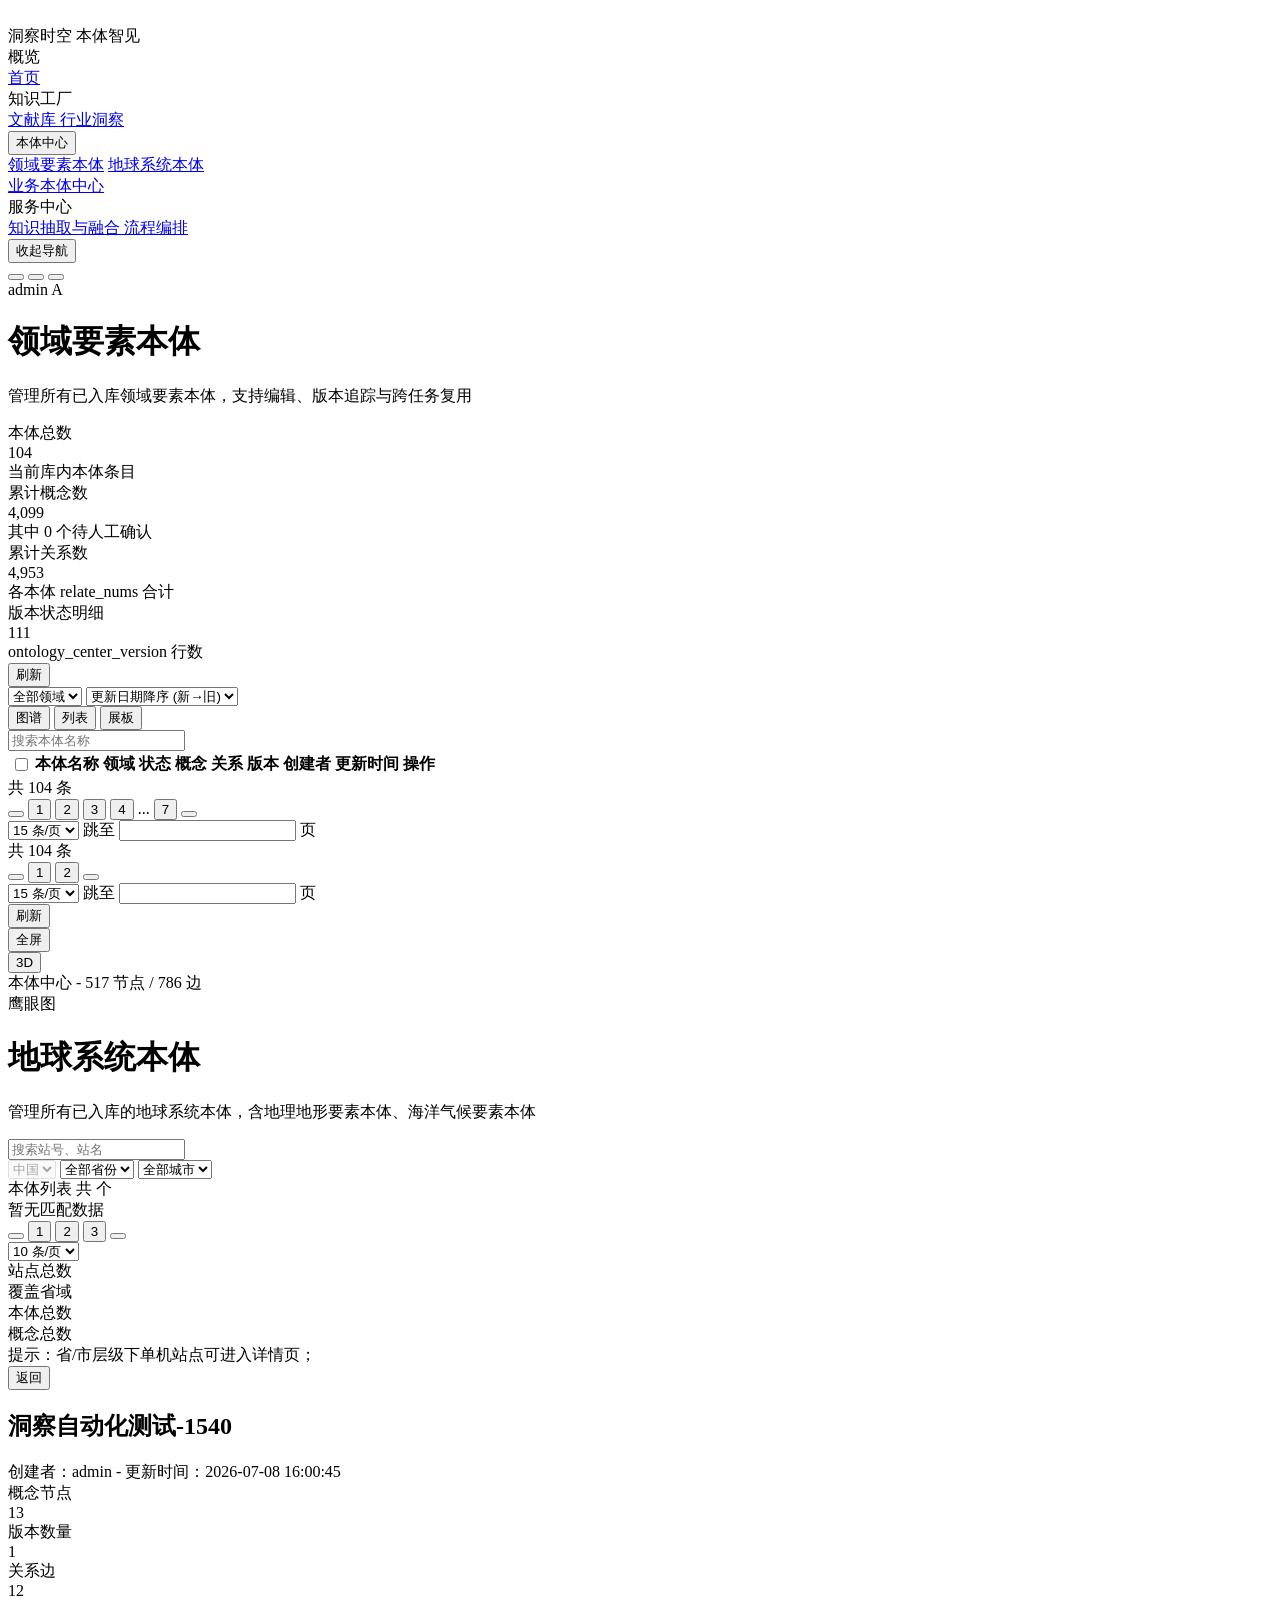
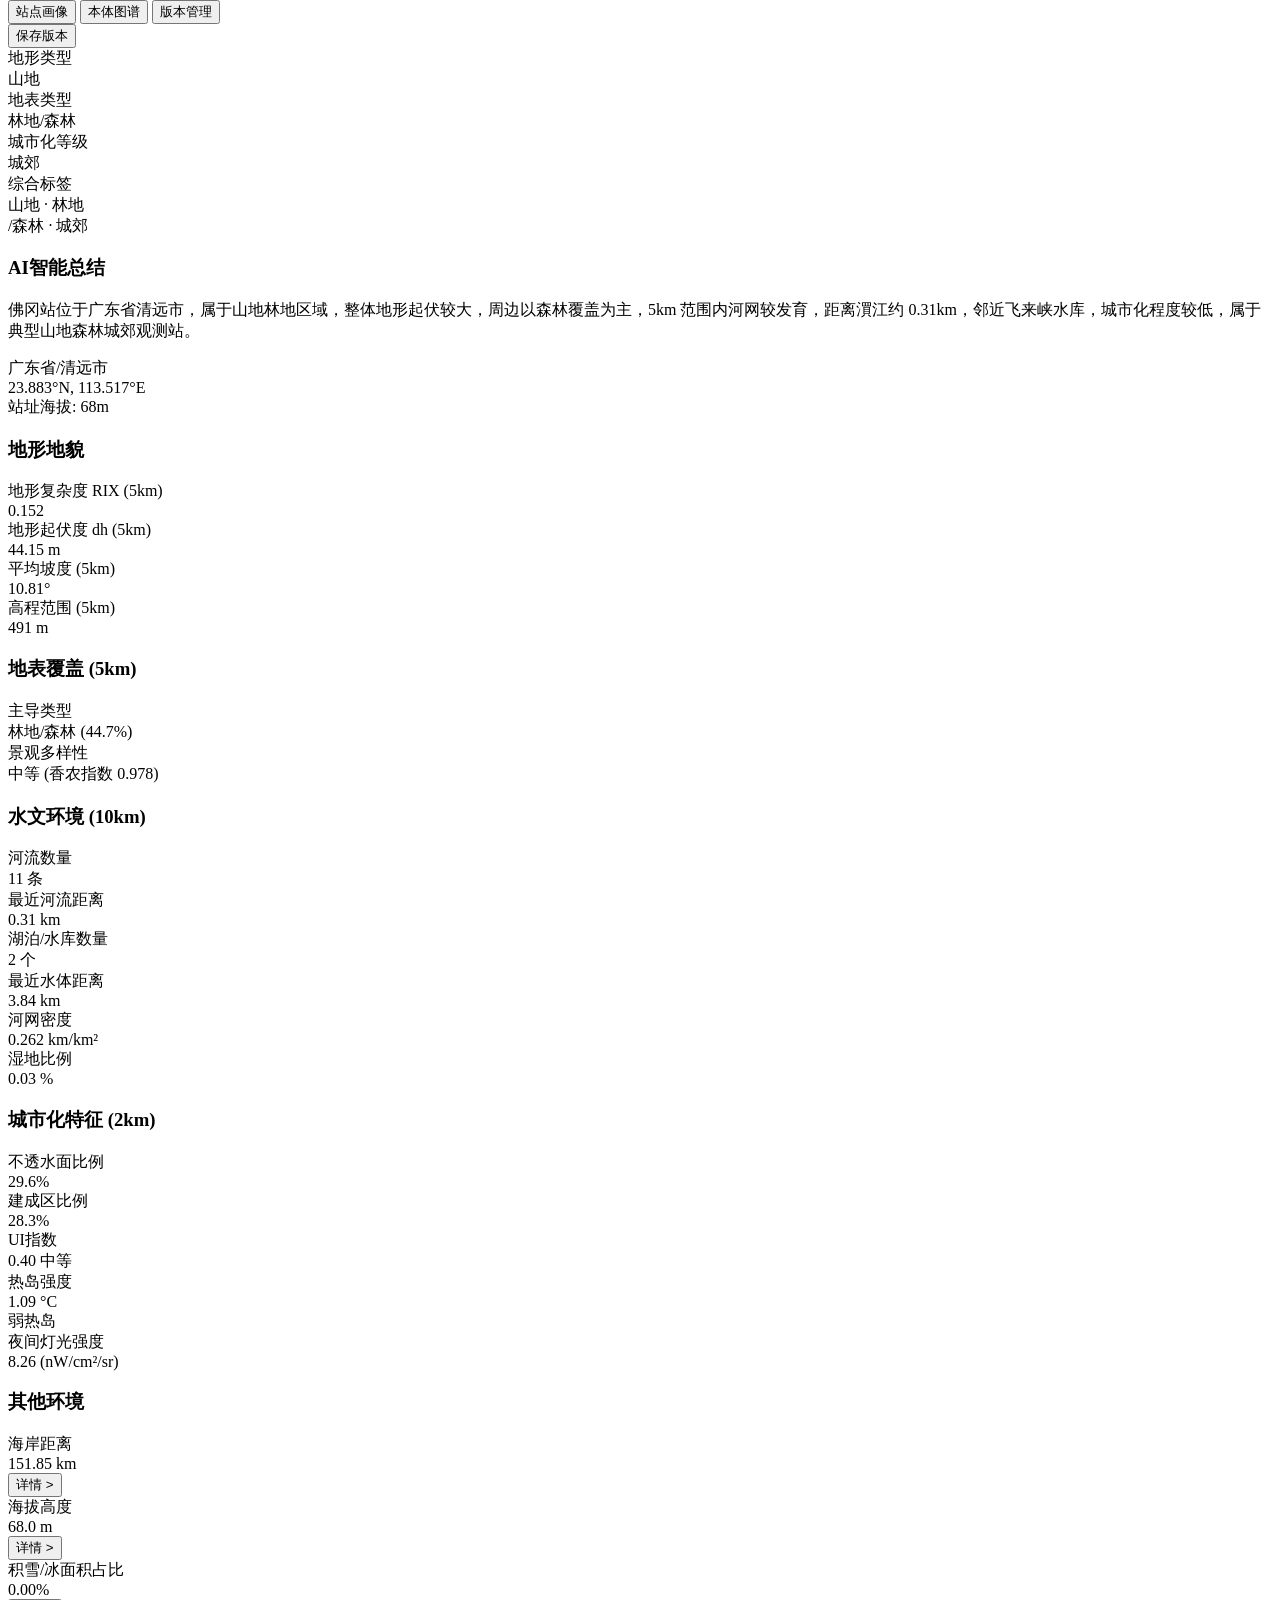
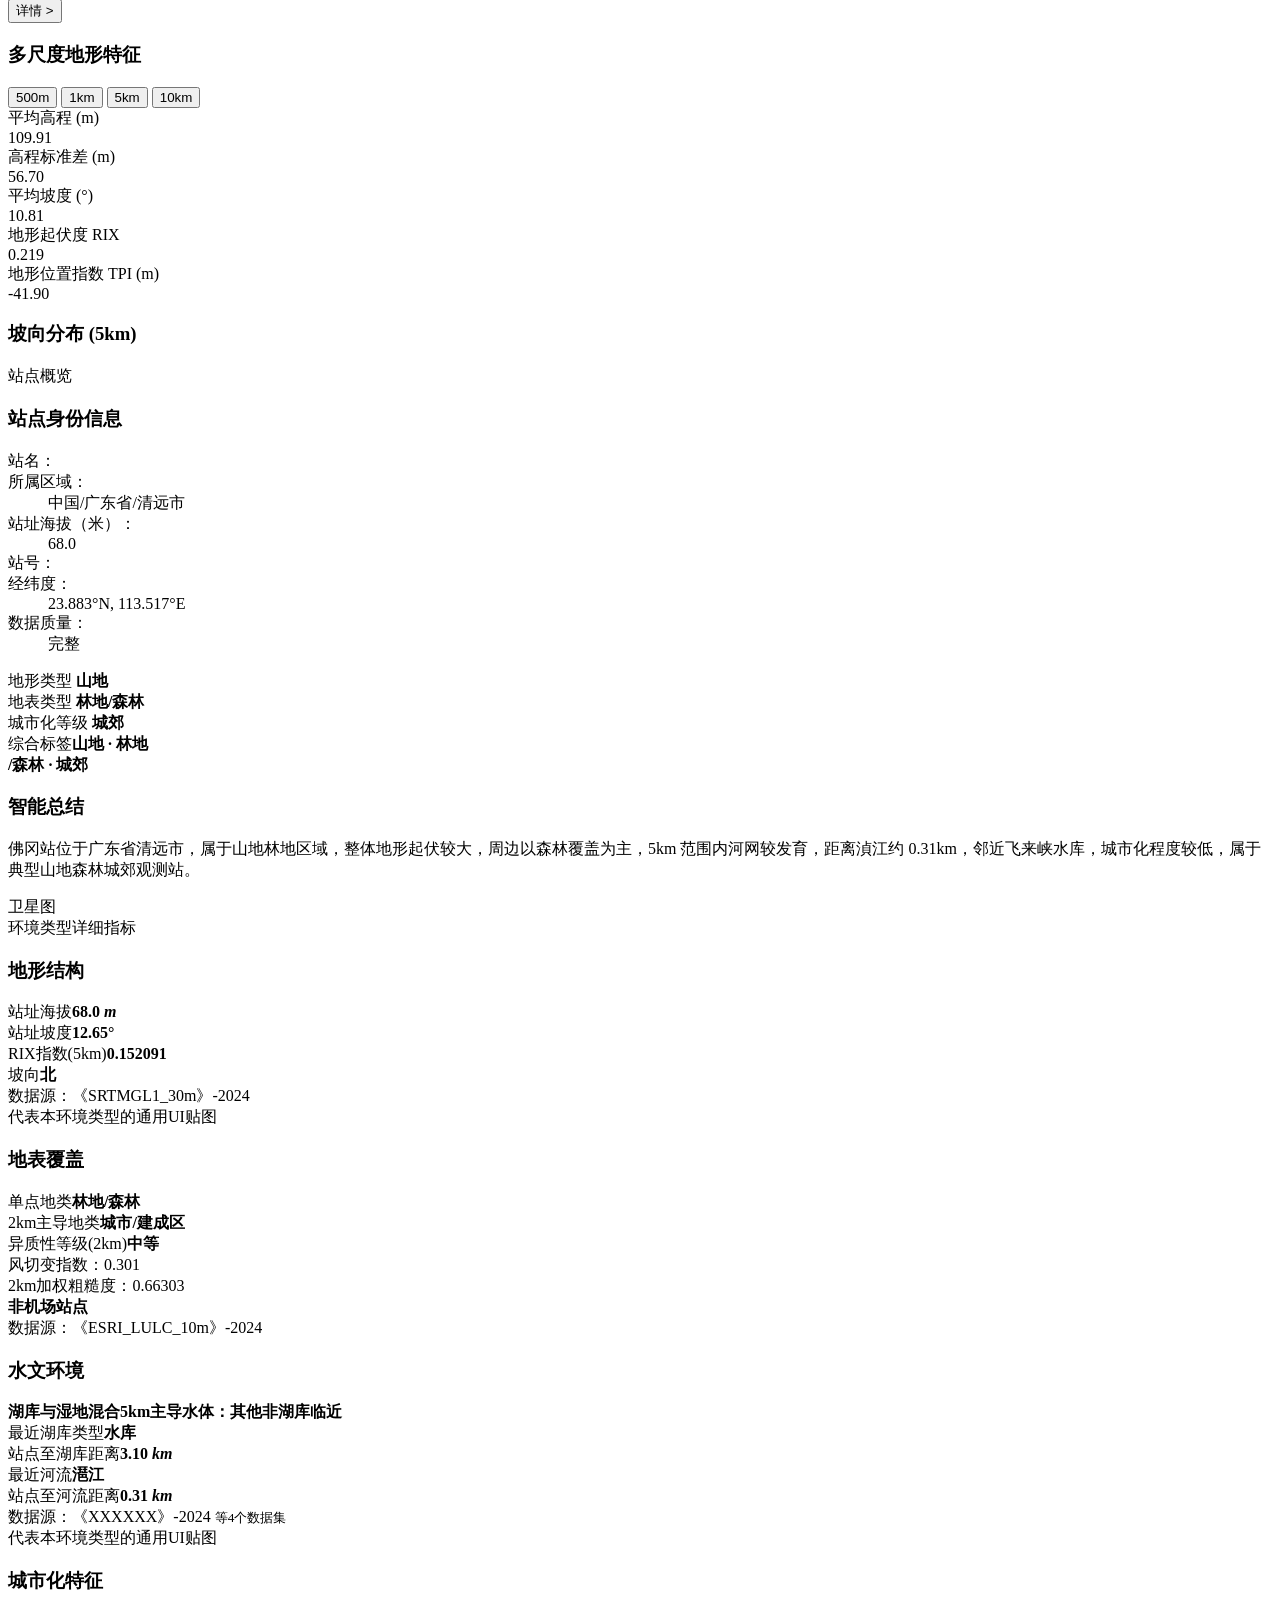
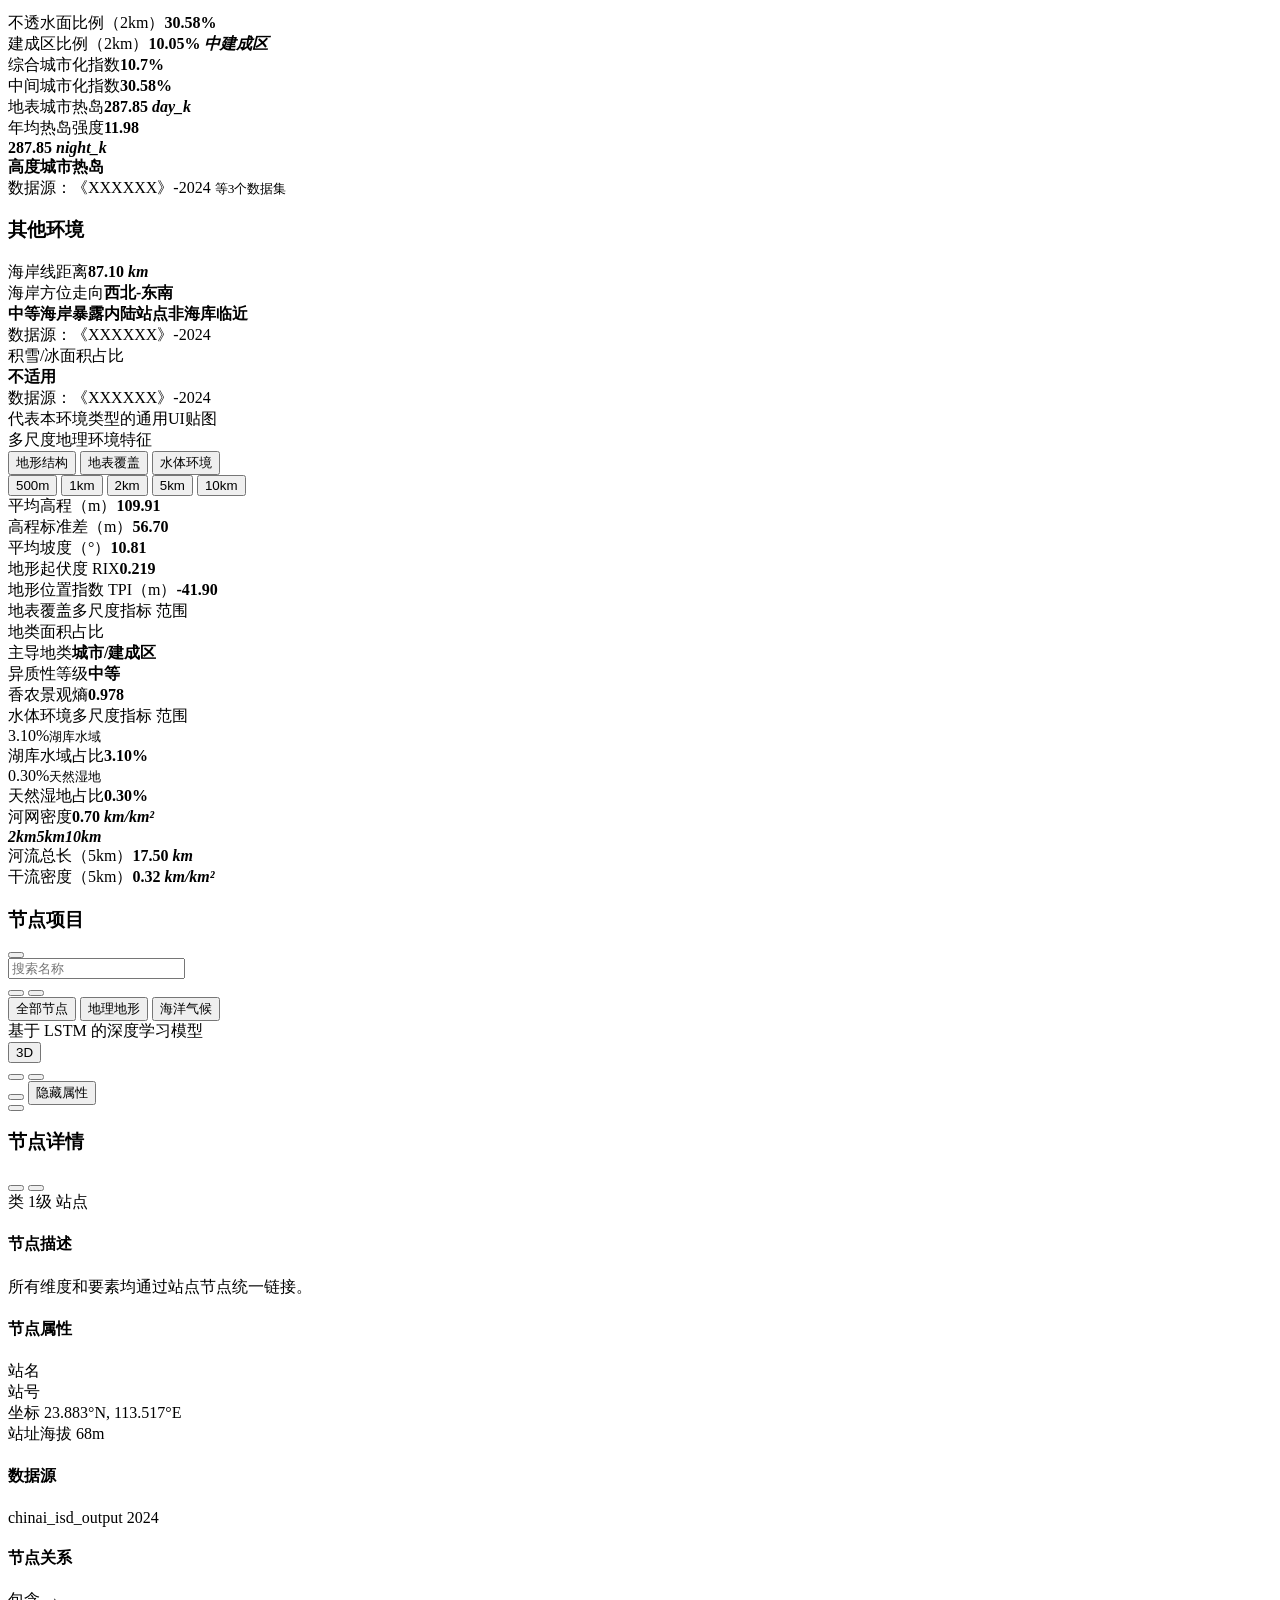
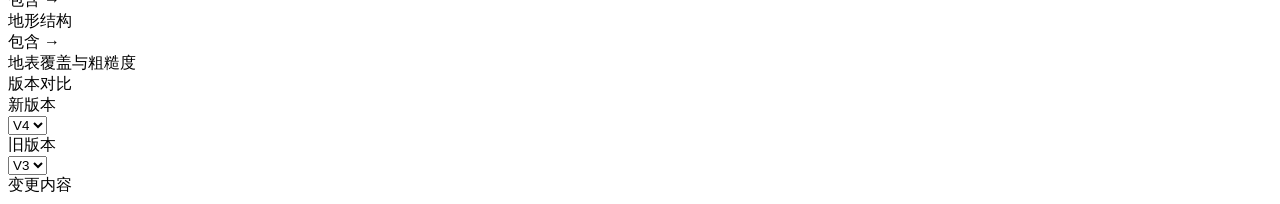
==== index.html @ 6ffc3660 "Add files via upload" ====
﻿﻿﻿﻿﻿﻿﻿﻿﻿﻿﻿﻿﻿﻿﻿﻿﻿﻿﻿﻿﻿﻿﻿﻿﻿﻿﻿﻿﻿﻿﻿﻿﻿﻿﻿﻿﻿﻿﻿﻿﻿﻿﻿﻿﻿﻿﻿﻿﻿﻿﻿﻿﻿﻿﻿﻿﻿﻿﻿﻿﻿﻿﻿﻿﻿﻿﻿﻿﻿﻿﻿<!DOCTYPE html>
<html lang="zh-CN" class="dark">
<head>
    <meta charset="UTF-8">
    <meta name="viewport" content="width=device-width, initial-scale=1.0">
    <title>洞察时空 本体智见 - 领域要素本体</title>
    <!-- Tailwind CSS -->
    <script src="vendor/tailwind-3.4.17.js"></script>
    <script>
        tailwind.config = {
            darkMode: 'class',
            theme: {
                extend: {
                    colors: {
                        dark: {
                            900: '#0f0f0f',
                            800: '#141414',
                            700: '#1e1e1e',
                            600: '#2a2a2a',
                            border: '#333333'
                        },
                        brand: {
                            blue: '#3b82f6',
                            green: '#10b981',
                            purple: '#8b5cf6',
                            orange: '#f59e0b'
                        }
                    },
                    fontFamily: {
                        sans: ['Inter', 'system-ui', '-apple-system', 'BlinkMacSystemFont', 'Segoe UI', 'Roboto', 'Helvetica Neue', 'Arial', 'sans-serif'],
                        mono: ['ui-monospace', 'SFMono-Regular', 'Menlo', 'Monaco', 'Consolas', 'Liberation Mono', 'Courier New', 'monospace'],
                    }
                }
            }
        }
    </script>
    <!-- Alpine.js -->
    <script defer src="vendor/alpine-3.15.12.min.js"></script>
    <!-- ECharts -->
    <script src="vendor/echarts-5.5.0.min.js"></script>
    <!-- Phosphor Icons -->
    <link rel="stylesheet" href="vendor/phosphor/regular/style.css">
    <link rel="stylesheet" href="vendor/phosphor/fill/style.css">
    
    <link rel="stylesheet" href="styles.css">
</head>
<body class="bg-dark-900 text-gray-300 font-sans h-screen overflow-hidden flex selection:bg-brand-blue/30" x-data="ontologyApp()">
    
    <!-- Sidebar -->
    <aside class="w-64 flex-shrink-0 border-r border-dark-border bg-dark-800 flex flex-col h-full transition-all duration-300 relative z-20">
        <!-- Logo Area -->
        <div class="h-16 flex items-center px-6 border-b border-dark-border">
            <div class="flex items-center gap-3">
                <div class="w-8 h-8 rounded bg-gradient-to-br from-gray-700 to-gray-900 flex items-center justify-center border border-gray-600 shadow-[0_0_15px_rgba(255,255,255,0.1)]">
                    <i class="ph-fill ph-planet text-xl text-gray-200"></i>
                </div>
                <span class="text-gray-100 font-medium tracking-wide text-lg">洞察时空 <span class="text-xs text-gray-400 ml-1">本体智见</span></span>
            </div>
        </div>

        <!-- Navigation Menu -->
        <div class="flex-1 overflow-y-auto py-4 px-3 space-y-6">
            <!-- 概览 -->
            <div>
                <div class="text-xs text-gray-500 mb-2 px-3 tracking-wider">概览</div>
                <a href="#" class="flex items-center gap-3 px-3 py-2 rounded-lg text-gray-400 hover:text-gray-100 hover:bg-dark-700 transition-colors">
                    <i class="ph ph-house text-lg"></i>
                    <span class="text-sm">首页</span>
                </a>
            </div>

            <!-- 知识工厂 -->
            <div x-data="{ ontologyOpen: true }">
                <div class="text-xs text-gray-500 mb-2 px-3 tracking-wider">知识工厂</div>
                <a href="#" class="flex items-center gap-3 px-3 py-2 rounded-lg text-gray-400 hover:text-gray-100 hover:bg-dark-700 transition-colors">
                    <i class="ph ph-books text-lg"></i>
                    <span class="text-sm">文献库</span>
                </a>
                <a href="#" class="flex items-center gap-3 px-3 py-2 rounded-lg text-gray-400 hover:text-gray-100 hover:bg-dark-700 transition-colors">
                    <i class="ph ph-chart-line-up text-lg"></i>
                    <span class="text-sm">行业洞察</span>
                </a>
                
                <!-- 本体中心 (一级菜单) -->
                <div>
                    <button @click="ontologyOpen = !ontologyOpen" class="w-full flex items-center justify-between px-3 py-2 rounded-lg text-gray-100 hover:bg-dark-700 transition-colors">
                        <div class="flex items-center gap-3">
                            <i class="ph ph-intersect text-lg"></i>
                            <span class="text-sm font-medium">本体中心</span>
                        </div>
                        <i class="ph ph-caret-down text-xs transition-transform duration-200" :class="ontologyOpen ? 'rotate-180' : ''"></i>
                    </button>
                    <!-- 二级菜单 -->
                    <div x-show="ontologyOpen" x-collapse class="nav-submenu">
                        <a href="#" @click.prevent="activeMenu = 'domain'" :class="activeMenu === 'domain' ? 'active' : ''">领域要素本体</a>
                        <a href="#" @click.prevent="activeMenu = 'geography'" :class="activeMenu === 'geography' ? 'active' : ''">地球系统本体</a>
                    </div>
                </div>

                <a href="#" class="flex items-center gap-3 px-3 py-2 rounded-lg text-gray-400 hover:text-gray-100 hover:bg-dark-700 transition-colors mt-1">
                    <i class="ph ph-briefcase text-lg"></i>
                    <span class="text-sm">业务本体中心</span>
                </a>
            </div>

            <!-- 服务中心 -->
            <div>
                <div class="text-xs text-gray-500 mb-2 px-3 tracking-wider">服务中心</div>
                <a href="#" class="flex items-center gap-3 px-3 py-2 rounded-lg text-gray-400 hover:text-gray-100 hover:bg-dark-700 transition-colors">
                    <i class="ph ph-git-merge text-lg"></i>
                    <span class="text-sm">知识抽取与融合</span>
                </a>
                <a href="#" class="flex items-center gap-3 px-3 py-2 rounded-lg text-gray-400 hover:text-gray-100 hover:bg-dark-700 transition-colors">
                    <i class="ph ph-kanban text-lg"></i>
                    <span class="text-sm">流程编排</span>
                </a>
            </div>
        </div>

        <!-- Bottom Actions -->
        <div class="p-4 border-t border-dark-border">
            <button class="flex items-center gap-3 px-3 py-2 rounded-lg text-gray-400 hover:text-gray-100 hover:bg-dark-700 transition-colors w-full">
                <i class="ph ph-arrow-line-left text-lg"></i>
                <span class="text-sm">收起导航</span>
            </button>
        </div>
    </aside>

    <!-- Main Content -->
    <main class="flex-1 flex flex-col h-full relative overflow-hidden bg-[#111111]">
        <!-- Top Header -->
        <header class="h-16 flex items-center justify-end px-6 border-b border-dark-border bg-dark-800/80 backdrop-blur-sm z-10 absolute top-0 w-full">
            <div class="flex items-center gap-5">
                <button class="text-gray-400 hover:text-white transition"><i class="ph ph-bug text-xl"></i></button>
                <button class="text-gray-400 hover:text-white transition"><i class="ph ph-squares-four text-xl"></i></button>
                <button class="text-gray-400 hover:text-white transition"><i class="ph ph-eye text-xl"></i></button>
                <div class="h-4 w-px bg-gray-700"></div>
                <div class="flex items-center gap-2 cursor-pointer hover:bg-dark-700 py-1 px-2 rounded transition">
                    <span class="text-sm text-gray-300">admin</span>
                    <span class="w-8 h-8 rounded-full border border-gray-600 bg-slate-700 text-xs text-white flex items-center justify-center" aria-label="Admin avatar">A</span>
                </div>
            </div>
        </header>

        <!-- Scrollable Content Area -->
        <div class="flex-1 overflow-y-auto pt-16 pb-6 px-8 relative">
            
            <!-- ==============================
                 领域要素本体 (Domain View)
            ============================== -->
            <div x-show="activeMenu === 'domain'" x-cloak class="flex flex-col h-full">
                <!-- Page Title Area -->
                <div x-show="geoPageMode === 'main' && geoCurrentView !== 'graph'" x-cloak class="mt-4 mb-6">
                    <h1 class="text-2xl font-semibold text-white mb-1 tracking-wide">领域要素本体</h1>
                    <p class="text-sm text-gray-500">管理所有已入库领域要素本体，支持编辑、版本追踪与跨任务复用</p>
                </div>

                <!-- Stats Cards -->
                <div x-show="geoPageMode === 'main' && geoCurrentView !== 'graph'" x-cloak class="grid grid-cols-1 md:grid-cols-2 lg:grid-cols-4 gap-4 mb-6">
                    <!-- Card 1 -->
                    <div class="rounded-xl p-5 stat-card-blue relative overflow-hidden group">
                        <div class="absolute top-4 right-4 w-10 h-10 rounded-lg bg-blue-500/10 flex items-center justify-center border border-blue-500/20">
                            <i class="ph-fill ph-intersect text-blue-400 text-xl"></i>
                        </div>
                        <div class="text-sm text-gray-400 mb-2">本体总数</div>
                        <div class="text-3xl font-mono text-white mb-3">104</div>
                        <div class="text-xs text-gray-500 flex items-center gap-1">
                            当前库内本体条目
                        </div>
                    </div>
                    <!-- Card 2 -->
                    <div class="rounded-xl p-5 stat-card-green relative overflow-hidden group">
                        <div class="absolute top-4 right-4 w-10 h-10 rounded-lg bg-emerald-500/10 flex items-center justify-center border border-emerald-500/20">
                            <i class="ph-fill ph-books text-emerald-400 text-xl"></i>
                        </div>
                        <div class="text-sm text-gray-400 mb-2">累计概念数</div>
                        <div class="text-3xl font-mono text-white mb-3">4,099</div>
                        <div class="text-xs text-gray-500 flex items-center gap-1">
                            其中 0 个待人工确认
                        </div>
                    </div>
                    <!-- Card 3 -->
                    <div class="rounded-xl p-5 stat-card-gray relative overflow-hidden group">
                        <div class="absolute top-4 right-4 w-10 h-10 rounded-lg bg-gray-500/10 flex items-center justify-center border border-gray-500/20">
                            <i class="ph-fill ph-share-network text-gray-400 text-xl"></i>
                        </div>
                        <div class="text-sm text-gray-400 mb-2">累计关系数</div>
                        <div class="text-3xl font-mono text-white mb-3">4,953</div>
                        <div class="text-xs text-gray-500 flex items-center gap-1">
                            各本体 relate_nums 合计
                        </div>
                    </div>
                    <!-- Card 4 -->
                    <div class="rounded-xl p-5 stat-card-purple relative overflow-hidden group">
                        <div class="absolute top-4 right-4 w-10 h-10 rounded-lg bg-purple-500/10 flex items-center justify-center border border-purple-500/20">
                            <i class="ph-fill ph-hard-drives text-purple-400 text-xl"></i>
                        </div>
                        <div class="text-sm text-gray-400 mb-2">版本状态明细</div>
                        <div class="text-3xl font-mono text-white mb-3">111</div>
                        <div class="text-xs text-gray-500 flex items-center gap-1">
                            ontology_center_version 行数
                        </div>
                    </div>
                </div>

                <!-- Toolbar & Content Container -->
                <div class="glass-panel rounded-xl border border-dark-border flex flex-col flex-1 min-h-[500px]">
                    
                    <!-- Toolbar -->
                    <div class="p-4 border-b border-dark-border flex flex-wrap items-center justify-between gap-4">
                        <div class="flex items-center gap-3">
                            <button class="flex items-center gap-2 px-3 py-1.5 rounded-lg bg-dark-700 hover:bg-dark-600 border border-dark-border text-sm text-gray-300 transition-colors">
                                <i class="ph ph-arrows-clockwise"></i>
                                刷新
                            </button>
                        </div>

                        <div class="flex items-center gap-3">
                            <!-- Filters -->
                            <div class="flex items-center bg-dark-800 rounded-lg border border-dark-border p-1">
                                <select class="bg-transparent text-sm text-gray-300 px-2 py-1 outline-none border-r border-dark-border cursor-pointer appearance-none pr-6 relative">
                                    <option>全部领域</option>
                                    <option>地质</option>
                                    <option>光伏</option>
                                </select>
                                <select class="bg-transparent text-sm text-gray-300 px-2 py-1 outline-none cursor-pointer appearance-none pr-6">
                                    <option>更新日期降序 (新→旧)</option>
                                    <option>更新日期升序 (旧→新)</option>
                                </select>
                            </div>

                            <!-- View Toggles -->
                            <div class="flex items-center bg-dark-800 rounded-lg border border-dark-border p-1">
                                <button @click="currentView = 'graph'" 
                                        :class="currentView === 'graph' ? 'bg-dark-600 text-white shadow' : 'text-gray-400 hover:text-gray-200'"
                                        class="flex items-center gap-1.5 px-3 py-1 rounded-md text-sm transition-all">
                                    <i class="ph ph-projector-screen-chart"></i>
                                    图谱
                                </button>
                                <button @click="currentView = 'list'" 
                                        :class="currentView === 'list' ? 'bg-dark-600 text-white shadow' : 'text-gray-400 hover:text-gray-200'"
                                        class="flex items-center gap-1.5 px-3 py-1 rounded-md text-sm transition-all">
                                    <i class="ph ph-list-dashes"></i>
                                    列表
                                </button>
                                <button @click="currentView = 'card'" 
                                        :class="currentView === 'card' ? 'bg-dark-600 text-white shadow' : 'text-gray-400 hover:text-gray-200'"
                                        class="flex items-center gap-1.5 px-3 py-1 rounded-md text-sm transition-all">
                                    <i class="ph ph-squares-four"></i>
                                    展板
                                </button>
                            </div>

                            <!-- Search -->
                            <div class="relative">
                                <i class="ph ph-magnifying-glass absolute left-3 top-1/2 -translate-y-1/2 text-gray-500"></i>
                                <input type="text" placeholder="搜索本体名称" class="bg-dark-800 border border-dark-border rounded-lg pl-9 pr-4 py-1.5 text-sm text-gray-200 focus:outline-none focus:border-gray-500 w-48 transition-colors placeholder-gray-600">
                            </div>
                        </div>
                    </div>

                    <!-- Content Area -->
                    <div class="flex-1 relative bg-dark-900/50 rounded-b-xl overflow-hidden">
                        
                        <!-- List View -->
                        <div x-show="currentView === 'list'" x-cloak class="absolute inset-0 overflow-auto">
                            <table class="w-full text-left dark-table">
                                <thead>
                                    <tr>
                                        <th class="w-12"><input type="checkbox" class="custom-checkbox"></th>
                                        <th>本体名称</th>
                                        <th>领域</th>
                                        <th>状态</th>
                                        <th>概念</th>
                                        <th>关系</th>
                                        <th>版本</th>
                                        <th>创建者</th>
                                        <th>更新时间</th>
                                        <th class="text-right">操作</th>
                                    </tr>
                                </thead>
                                <tbody>
                                    <template x-for="item in ontologies" :key="item.id">
                                        <tr>
                                            <td><input type="checkbox" class="custom-checkbox"></td>
                                            <td>
                                                <div class="font-medium text-gray-200" x-text="item.name"></div>
                                            </td>
                                            <td>
                                                <span class="px-2 py-1 rounded bg-dark-700 text-xs border border-dark-border" x-text="item.domain"></span>
                                            </td>
                                            <td>
                                                <div class="flex items-center text-xs">
                                                    <span class="status-dot" :class="item.status === '已入库' ? 'status-published' : 'status-draft'"></span>
                                                    <span :class="item.status === '已入库' ? 'text-emerald-400' : 'text-amber-400'" x-text="item.status"></span>
                                                </div>
                                            </td>
                                            <td x-text="item.concepts" class="font-mono text-gray-400"></td>
                                            <td x-text="item.relations" class="font-mono text-gray-400"></td>
                                            <td x-text="item.version" class="font-mono text-gray-400"></td>
                                            <td x-text="item.creator" class="text-gray-500"></td>
                                            <td x-text="item.updatedAt" class="text-gray-500 text-xs"></td>
                                            <td class="text-right">
                                                <div class="flex items-center justify-end gap-3 text-xs">
                                                    <button class="text-blue-400 hover:text-blue-300 transition">预览</button>
                                                    <button class="text-blue-400 hover:text-blue-300 transition">版本</button>
                                                    <button class="text-red-400 hover:text-red-300 transition">删除</button>
                                                </div>
                                            </td>
                                        </tr>
                                    </template>
                                </tbody>
                            </table>
                            
                            <!-- Pagination (List View) -->
                            <div class="px-6 py-4 border-t border-dark-border flex items-center justify-end gap-4 text-sm text-gray-400">
                                <span>共 104 条</span>
                                <div class="flex items-center gap-1">
                                    <button class="w-7 h-7 rounded flex items-center justify-center hover:bg-dark-700 border border-transparent hover:border-dark-border"><i class="ph ph-caret-left"></i></button>
                                    <button class="w-7 h-7 rounded flex items-center justify-center bg-blue-600 text-white">1</button>
                                    <button class="w-7 h-7 rounded flex items-center justify-center hover:bg-dark-700 border border-transparent hover:border-dark-border">2</button>
                                    <button class="w-7 h-7 rounded flex items-center justify-center hover:bg-dark-700 border border-transparent hover:border-dark-border">3</button>
                                    <button class="w-7 h-7 rounded flex items-center justify-center hover:bg-dark-700 border border-transparent hover:border-dark-border">4</button>
                                    <span class="px-1">...</span>
                                    <button class="w-7 h-7 rounded flex items-center justify-center hover:bg-dark-700 border border-transparent hover:border-dark-border">7</button>
                                    <button class="w-7 h-7 rounded flex items-center justify-center hover:bg-dark-700 border border-transparent hover:border-dark-border"><i class="ph ph-caret-right"></i></button>
                                </div>
                                <div class="flex items-center gap-2">
                                    <select class="bg-dark-800 border border-dark-border rounded px-2 py-1 outline-none text-xs">
                                        <option>15 条/页</option>
                                    </select>
                                    <span>跳至</span>
                                    <input type="text" class="w-10 bg-dark-800 border border-dark-border rounded px-2 py-1 outline-none text-center text-xs">
                                    <span>页</span>
                                </div>
                            </div>
                        </div>

                        <!-- Card View -->
                        <div x-show="currentView === 'card'" x-cloak class="absolute inset-0 overflow-auto p-6">
                            <div class="grid grid-cols-1 md:grid-cols-2 xl:grid-cols-4 gap-4">
                                <template x-for="item in ontologies" :key="item.id">
                                    <div class="glass-card rounded-xl p-5 hover:border-gray-500 transition-colors cursor-pointer group">
                                        <div class="flex items-start justify-between mb-3">
                                            <h3 class="font-medium text-gray-200 group-hover:text-blue-400 transition-colors line-clamp-2 pr-2" x-text="item.name"></h3>
                                            <div class="flex-shrink-0 flex items-center px-2 py-1 rounded bg-dark-800 border border-dark-border text-xs gap-1.5">
                                                <span class="status-dot !mr-0" :class="item.status === '已入库' ? 'status-published' : 'status-draft'"></span>
                                                <span :class="item.status === '已入库' ? 'text-emerald-400' : 'text-amber-400'" x-text="item.status"></span>
                                            </div>
                                        </div>
                                        <div class="mb-4">
                                            <span class="px-2 py-1 rounded bg-dark-800 text-xs border border-dark-border text-gray-400" x-text="item.domain"></span>
                                        </div>
                                        <div class="grid grid-cols-3 gap-2 mb-4 pb-4 border-b border-dark-border/50">
                                            <div>
                                                <div class="text-xs text-gray-500 mb-1">概念</div>
                                                <div class="font-mono text-gray-300 text-lg" x-text="item.concepts"></div>
                                            </div>
                                            <div>
                                                <div class="text-xs text-gray-500 mb-1">关系</div>
                                                <div class="font-mono text-gray-300 text-lg" x-text="item.relations"></div>
                                            </div>
                                            <div>
                                                <div class="text-xs text-gray-500 mb-1">版本</div>
                                                <div class="font-mono text-gray-300 text-lg" x-text="item.version"></div>
                                            </div>
                                        </div>
                                        <div class="flex items-center justify-between text-xs">
                                            <div class="text-gray-500">
                                                <span x-text="item.domain === '地质' ? '地质' : '光伏'"></span>
                                            </div>
                                            <div class="flex items-center gap-3">
                                                <span class="text-amber-500 hover:text-amber-400" x-show="item.status === '草稿'">草稿</span>
                                                <span class="text-blue-400 hover:text-blue-300" x-show="item.status !== '草稿'">预览</span>
                                            </div>
                                        </div>
                                    </div>
                                </template>
                            </div>
                            
                            <!-- Pagination (Card View) -->
                            <div class="mt-6 flex items-center justify-end gap-4 text-sm text-gray-400">
                                <span>共 104 条</span>
                                <div class="flex items-center gap-1">
                                    <button class="w-7 h-7 rounded flex items-center justify-center hover:bg-dark-700 border border-transparent hover:border-dark-border"><i class="ph ph-caret-left"></i></button>
                                    <button class="w-7 h-7 rounded flex items-center justify-center bg-blue-600 text-white">1</button>
                                    <button class="w-7 h-7 rounded flex items-center justify-center hover:bg-dark-700 border border-transparent hover:border-dark-border">2</button>
                                    <button class="w-7 h-7 rounded flex items-center justify-center hover:bg-dark-700 border border-transparent hover:border-dark-border"><i class="ph ph-caret-right"></i></button>
                                </div>
                                <div class="flex items-center gap-2">
                                    <select class="bg-dark-800 border border-dark-border rounded px-2 py-1 outline-none text-xs">
                                        <option>15 条/页</option>
                                    </select>
                                    <span>跳至</span>
                                    <input type="text" class="w-10 bg-dark-800 border border-dark-border rounded px-2 py-1 outline-none text-center text-xs">
                                    <span>页</span>
                                </div>
                            </div>
                        </div>

                        <!-- Graph View -->
                        <div x-show="currentView === 'graph'" x-cloak class="absolute inset-0 flex flex-col bg-[#0a0a0a]">
                            <!-- Graph Toolbar -->
                            <div class="absolute top-4 left-4 z-10 flex items-center gap-2 bg-dark-800/80 backdrop-blur rounded-lg border border-dark-border p-1">
                                <button class="px-3 py-1.5 rounded hover:bg-dark-600 text-sm text-gray-300 flex items-center gap-2 transition">
                                    <i class="ph ph-arrows-clockwise"></i> 刷新
                                </button>
                                <div class="w-px h-4 bg-dark-border"></div>
                                <button class="px-3 py-1.5 rounded hover:bg-dark-600 text-sm text-gray-300 flex items-center gap-2 transition">
                                    <i class="ph ph-corners-out"></i> 全屏
                                </button>
                                <div class="w-px h-4 bg-dark-border"></div>
                                <button class="px-3 py-1.5 rounded hover:bg-dark-600 text-sm text-gray-300 flex items-center gap-2 transition">
                                    <i class="ph ph-cube"></i> 3D
                                </button>
                            </div>
                            
                            <!-- Graph Info overlay -->
                            <div class="absolute top-16 left-4 z-10 text-xs text-blue-400">
                                本体中心 - 517 节点 / 786 边
                            </div>

                            <!-- ECharts Container -->
                            <div id="echarts-container" class="w-full h-full" x-effect="initGraph(currentView)"></div>
                            
                            <!-- Mini Map Overlay -->
                            <div class="absolute bottom-4 right-4 z-10 w-48 h-32 bg-dark-800/80 backdrop-blur border border-dark-border rounded-lg p-2 flex flex-col">
                                <div class="text-[10px] text-gray-500 mb-1">鹰眼图</div>
                                <div class="flex-1 relative border border-dark-border/50 rounded bg-dark-900 overflow-hidden">
                                    <!-- Mock minimap visuals -->
                                    <div class="absolute inset-2 border border-blue-500/30 rounded bg-blue-500/5 pointer-events-none"></div>
                                    <div class="w-full h-full opacity-30 bg-[url('[data-uri]')]"></div>
                                </div>
                            </div>
                        </div>
                    </div>
                </div>
            </div>

            <!-- ==============================
                 地球系统本体 (Geography View)
            ============================== -->
            <div x-show="activeMenu === 'geography'" x-cloak class="flex flex-col h-full">
                <!-- Page Title Area (Hidden in Detail View) -->
                <div x-show="geoPageMode === 'main'" x-cloak class="mt-4 mb-6">
                    <h1 class="text-2xl font-semibold text-white mb-1 tracking-wide">地球系统本体</h1>
                    <p class="text-sm text-gray-500">管理所有已入库的地球系统本体，含地理地形要素本体、海洋气候要素本体</p>
                </div>

                <!-- Main Layout Split -->
                <div x-show="geoPageMode === 'main'" x-cloak class="flex gap-4 flex-1 min-h-[500px] overflow-hidden">
                    <!-- Left Panel: 35% Navigation Area -->
                    <div class="w-[35%] min-w-[360px] max-w-[480px] flex flex-col gap-4 h-full">
                        <!-- Search & Filters -->
                        <div class="glass-panel rounded-xl border border-dark-border p-4 flex flex-col gap-3">
                            <div class="relative">
                                <i class="ph ph-magnifying-glass absolute left-3 top-1/2 -translate-y-1/2 text-gray-500"></i>
                                <input x-model="geoSearchQuery" type="text" placeholder="搜索站号、站名" class="w-full bg-dark-800 border border-dark-border rounded-lg pl-9 pr-4 py-2 text-sm text-gray-200 focus:outline-none focus:border-gray-500 transition-colors placeholder-gray-600">
                            </div>
                            <div class="flex gap-2">
                                <select class="flex-1 bg-dark-800 border border-dark-border rounded-lg px-2 py-1.5 text-sm text-gray-200 focus:outline-none disabled:opacity-50" disabled>
                                    <option value="CN">中国</option>
                                </select>
                                <select x-model="geoProvinceFilterCode" @change="handleGeoProvinceChange()" class="flex-1 bg-dark-800 border border-dark-border rounded-lg px-2 py-1.5 text-sm text-gray-200 focus:outline-none">
                                    <option value="">全部省份</option>
                                    <template x-for="province in geoProvinceOptions" :key="province.code">
                                        <option :value="province.code" x-text="province.name"></option>
                                    </template>
                                </select>
                                <select x-model="geoCityFilterCode" @change="handleGeoCityChange()" :disabled="!geoProvinceFilterCode" class="flex-1 bg-dark-800 border border-dark-border rounded-lg px-2 py-1.5 text-sm text-gray-200 focus:outline-none disabled:opacity-50">
                                    <option value="">全部城市</option>
                                    <template x-for="city in geoCityOptions" :key="city.code">
                                        <option :value="city.code" x-text="city.name"></option>
                                    </template>
                                </select>
                            </div>
                        </div>

                        <!-- Ontology List -->
                        <div class="glass-panel rounded-xl border border-dark-border flex-1 flex flex-col overflow-hidden">
                            <div class="px-4 py-3 border-b border-dark-border flex items-center justify-between bg-dark-800/50">
                                <span class="text-sm font-medium text-gray-200">本体列表</span>
                                <span class="text-xs text-gray-500">共 <span x-text="filteredGeoOntologies.length"></span> 个</span>
                            </div>
                            <div class="flex-1 overflow-y-auto p-2 space-y-2">
                                <template x-for="item in filteredGeoOntologies" :key="item.id">
                                    <div class="p-3 rounded-lg border border-dark-border hover:border-gray-500 bg-dark-800/50 hover:bg-dark-700/50 transition-colors cursor-pointer" @click="openGeoDetail(item, 'profile')">
                                        <div class="flex items-center justify-between mb-3 border-b border-dark-border/50 pb-2">
                                            <div class="font-medium text-gray-200 text-sm">
                                                <span x-text="item.name"></span>
                                            </div>
                                        </div>
                                        <div class="grid grid-cols-2 gap-y-1 gap-x-2 text-xs text-gray-500">
                                            <div>站号: <span class="text-gray-300 font-mono" x-text="item.id"></span></div>
                                            <div class="text-right">区域: <span class="text-gray-300" x-text="item.region"></span></div>
                                            <div>经纬度: <span class="text-gray-300 font-mono" x-text="item.latlng"></span></div>
                                            <div class="text-right">状态: <span class="text-emerald-400" x-text="item.status"></span></div>
                                            <div class="col-span-2 mt-1 pt-1 border-t border-dark-border/50 text-right">
                                                更新: <span x-text="item.updatedAt"></span>
                                            </div>
                                        </div>
                                    </div>
                                </template>
                                <div x-show="filteredGeoOntologies.length === 0" class="py-8 text-center text-sm text-gray-500">
                                    暂无匹配数据
                                </div>
                            </div>
                            <div class="px-3 py-2 border-t border-dark-border flex items-center justify-between text-xs text-gray-400 bg-dark-800/50">
                                <div class="flex items-center gap-1">
                                    <button class="w-6 h-6 rounded flex items-center justify-center hover:bg-dark-700"><i class="ph ph-caret-left"></i></button>
                                    <button class="w-6 h-6 rounded flex items-center justify-center bg-blue-600 text-white">1</button>
                                    <button class="w-6 h-6 rounded flex items-center justify-center hover:bg-dark-700">2</button>
                                    <button class="w-6 h-6 rounded flex items-center justify-center hover:bg-dark-700">3</button>
                                    <button class="w-6 h-6 rounded flex items-center justify-center hover:bg-dark-700"><i class="ph ph-caret-right"></i></button>
                                </div>
                                <select class="bg-dark-900 border border-dark-border rounded px-1 py-0.5 outline-none">
                                    <option>10 条/页</option>
                                </select>
                            </div>
                        </div>
                    </div>

                    <!-- Right Panel: 70% Display Area -->
                    <div class="flex-1 flex flex-col gap-4 h-full min-w-0">
                        <!-- Stats Cards -->
                        <div class="grid grid-cols-4 gap-4 shrink-0">
                            <div class="rounded-xl p-4 stat-card-purple relative overflow-hidden group">
                                <div class="absolute top-3 right-3 w-8 h-8 rounded-lg bg-purple-500/10 flex items-center justify-center border border-purple-500/20">
                                    <i class="ph-fill ph-camera text-purple-400 text-lg"></i>
                                </div>
                                <div class="text-xs text-gray-400 mb-1">站点总数</div>
                                <div class="text-2xl font-mono text-white" x-text="geoStats.stationCount || 2000"></div>
                            </div>
                            <div class="rounded-xl p-4 stat-card-gray relative overflow-hidden group">
                                <div class="absolute top-3 right-3 w-8 h-8 rounded-lg bg-gray-500/10 flex items-center justify-center border border-gray-500/20">
                                    <i class="ph-fill ph-map-trifold text-gray-400 text-lg"></i>
                                </div>
                                <div class="text-xs text-gray-400 mb-1">覆盖省域</div>
                                <div class="text-2xl font-mono text-white" x-text="geoStats.provinceCount || 31"></div>
                            </div>
                            <div class="rounded-xl p-4 stat-card-blue relative overflow-hidden group">
                                <div class="absolute top-3 right-3 w-8 h-8 rounded-lg bg-blue-500/10 flex items-center justify-center border border-blue-500/20">
                                    <i class="ph-fill ph-map-pin text-blue-400 text-lg"></i>
                                </div>
                                <div class="text-xs text-gray-400 mb-1">本体总数</div>
                                <div class="text-2xl font-mono text-white" x-text="geoStats.ontologyCount || 15"></div>
                            </div>
                            <div class="rounded-xl p-4 stat-card-green relative overflow-hidden group">
                                <div class="absolute top-3 right-3 w-8 h-8 rounded-lg bg-emerald-500/10 flex items-center justify-center border border-emerald-500/20">
                                    <i class="ph-fill ph-books text-emerald-400 text-lg"></i>
                                </div>
                                <div class="text-xs text-gray-400 mb-1">概念总数</div>
                                <div class="text-2xl font-mono text-white" x-text="geoStats.conceptCount || 2970"></div>
                            </div>
                        </div>

                        <!-- Map -->
                        <div x-ref="geoPanel" class="geo-panel flex-1 glass-panel rounded-xl border border-dark-border relative overflow-hidden flex flex-col">
                            <div class="absolute inset-0 bg-[#040b17] geo-map-stage">
                                <div class="geo-graph-workspace w-full h-full">
                                    <section class="geo-map-shell w-full h-full relative">
                                        <!-- Current administrative path -->
                                        <nav class="geo-location-path absolute top-4 left-4 z-10" aria-label="当前行政区">
                                            <template x-for="(item, index) in geoBreadcrumbs" :key="item.code">
                                                <div class="flex items-center">
                                                    <i x-show="index > 0" class="ph ph-caret-right geo-location-divider"></i>
                                                    <button @click="navigateToBreadcrumb(index)" :class="index === geoBreadcrumbs.length - 1 ? 'is-current' : ''" class="geo-location-tag" x-text="item.label"></button>
                                                </div>
                                            </template>
                                        </nav>
                                        
                                        <div x-show="geoMapError" x-cloak class="geo-map-error">
                                            <i class="ph ph-warning-circle"></i>
                                            <span x-text="geoMapError"></span>
                                        </div>

                                        <div id="geo-map-container" class="w-full h-full geo-map-canvas" x-effect="initGeoMap('graph')"></div>
                                        
                                        <div x-show="currentGeoRegion.level > 0" x-cloak class="geo-map-guide">
                                            <i class="ph ph-cursor-click mr-1"></i> 提示：省/市层级下单机站点可进入详情页；
                                        </div>
                                    </section>
                                </div>
                            </div>
                        </div>
                    </div>
                </div>



                <div x-show="geoPageMode === 'detail'" x-cloak class="geo-detail-shell flex-1 mt-4">
                    <div class="geo-detail-frame">
                        <div class="flex items-center justify-between px-6 py-4 border-b border-dark-border">
                            <div class="flex items-center gap-4">
                                <button @click="closeGeoDetail()" class="w-8 h-8 flex items-center justify-center rounded bg-indigo-500/20 text-indigo-400 hover:text-white hover:bg-indigo-500/40 transition">
                                    <span class="text-[10px] uppercase font-bold tracking-wider">返回</span>
                                </button>
                                <div>
                                    <h2 class="text-[22px] font-semibold text-white leading-none">洞察自动化测试-1540</h2>
                                    <div class="mt-2 text-xs text-slate-400">
                                        创建者：admin - 更新时间：2026-07-08 16:00:45
                                    </div>
                                </div>
                            </div>

                            <div class="flex items-center gap-4">
                                <div class="flex items-center bg-dark-800 border border-dark-border rounded-lg overflow-hidden h-12 w-32">
                                    <div class="w-12 h-full bg-emerald-500/10 border-r border-dark-border flex items-center justify-center text-emerald-400">
                                        <i class="ph ph-books text-lg"></i>
                                    </div>
                                    <div class="px-3 flex flex-col justify-center">
                                        <div class="text-[10px] text-slate-500 mb-0.5">概念节点</div>
                                        <div class="text-sm font-medium text-white leading-none">13</div>
                                    </div>
                                </div>
                                <div class="flex items-center bg-dark-800 border border-dark-border rounded-lg overflow-hidden h-12 w-32">
                                    <div class="w-12 h-full bg-indigo-500/10 border-r border-dark-border flex items-center justify-center text-indigo-400">
                                        <i class="ph ph-stack text-lg"></i>
                                    </div>
                                    <div class="px-3 flex flex-col justify-center">
                                        <div class="text-[10px] text-slate-500 mb-0.5">版本数量</div>
                                        <div class="text-sm font-medium text-white leading-none">1</div>
                                    </div>
                                </div>
                                <div class="flex items-center bg-dark-800 border border-dark-border rounded-lg overflow-hidden h-12 w-32">
                                    <div class="w-12 h-full bg-violet-500/10 border-r border-dark-border flex items-center justify-center text-violet-400">
                                        <i class="ph ph-share-network text-lg"></i>
                                    </div>
                                    <div class="px-3 flex flex-col justify-center">
                                        <div class="text-[10px] text-slate-500 mb-0.5">关系边</div>
                                        <div class="text-sm font-medium text-white leading-none">12</div>
                                    </div>
                                </div>
                            </div>
                        </div>

                        <div class="flex items-center justify-between px-6 py-0 border-b border-dark-border bg-dark-800/30">
                            <div class="flex items-center gap-6">
                                <button @click="switchGeoDetailTab('profile')" :class="geoDetailTab === 'profile' ? 'text-indigo-400 border-indigo-400' : 'text-slate-400 border-transparent hover:text-slate-200'" class="flex items-center gap-2 py-3 border-b-2 transition text-sm">
                                    <i class="ph ph-identification-card"></i>
                                    站点画像
                                </button>
                                <button @click="switchGeoDetailTab('preview')" :class="geoDetailTab === 'preview' ? 'text-indigo-400 border-indigo-400' : 'text-slate-400 border-transparent hover:text-slate-200'" class="flex items-center gap-2 py-3 border-b-2 transition text-sm">
                                    <i class="ph ph-projector-screen-chart"></i>
                                    本体图谱
                                </button>
                                <button @click="switchGeoDetailTab('version')" :class="geoDetailTab === 'version' ? 'text-indigo-400 border-indigo-400' : 'text-slate-400 border-transparent hover:text-slate-200'" class="flex items-center gap-2 py-3 border-b-2 transition text-sm">
                                    <i class="ph ph-clock-counter-clockwise"></i>
                                    版本管理
                                </button>
                            </div>
                            <div class="flex items-center">
                                <button class="flex items-center gap-2 px-3 py-1.5 rounded bg-indigo-500/10 text-indigo-400 border border-indigo-500/30 hover:bg-indigo-500/20 transition text-sm">
                                    <i class="ph ph-floppy-disk-back"></i>
                                    保存版本
                                </button>
                            </div>
                        </div>

                        <div x-show="false" x-cloak class="flex-1 overflow-y-auto bg-dark-900 flex flex-col" aria-hidden="true">
                            <!-- Top Section (Dark) -->
                            <div class="p-6 shrink-0">
                                <div class="flex gap-4 h-[220px]">
                                    <!-- Left: Cards & Summary -->
                                    <div class="w-1/2 flex flex-col gap-4">
                                        <div class="flex gap-4 h-24">
                                            <div class="flex-1 bg-dark-800 rounded-lg border border-dark-border p-4 flex flex-col justify-center">
                                                <div class="text-xs text-slate-400 mb-2 text-center">地形类型</div>
                                                <div class="flex items-center justify-center gap-2">
                                                    <div class="w-6 h-6 bg-dark-700 rounded flex items-center justify-center text-slate-400 text-xs"><i class="ph ph-mountains"></i></div>
                                                    <div class="text-lg text-white font-medium">山地</div>
                                                </div>
                                            </div>
                                            <div class="flex-1 bg-dark-800 rounded-lg border border-dark-border p-4 flex flex-col justify-center">
                                                <div class="text-xs text-slate-400 mb-2 text-center">地表类型</div>
                                                <div class="flex items-center justify-center gap-2">
                                                    <div class="w-6 h-6 bg-dark-700 rounded flex items-center justify-center text-slate-400 text-xs"><i class="ph ph-tree"></i></div>
                                                    <div class="text-lg text-white font-medium">林地/森林</div>
                                                </div>
                                            </div>
                                            <div class="flex-1 bg-dark-800 rounded-lg border border-dark-border p-4 flex flex-col justify-center">
                                                <div class="text-xs text-slate-400 mb-2 text-center">城市化等级</div>
                                                <div class="flex items-center justify-center gap-2">
                                                    <div class="w-6 h-6 bg-dark-700 rounded flex items-center justify-center text-slate-400 text-xs"><i class="ph ph-buildings"></i></div>
                                                    <div class="text-lg text-white font-medium">城郊</div>
                                                </div>
                                            </div>
                                            <div class="flex-1 bg-dark-800 rounded-lg border border-dark-border p-4 flex flex-col justify-center">
                                                <div class="text-xs text-slate-400 mb-2 text-center">综合标签</div>
                                                <div class="text-[13px] text-white font-medium text-center leading-tight">山地 · 林地<br>/森林 · 城郊</div>
                                            </div>
                                        </div>
                                        <div class="flex-1 bg-dark-800 rounded-lg border border-dark-border p-4">
                                            <h3 class="text-sm font-semibold text-white mb-2">AI智能总结</h3>
                                            <p class="text-[13px] text-slate-400 leading-relaxed">
                                                佛冈站位于广东省清远市，属于山地林地区域，整体地形起伏较大，周边以森林覆盖为主，5km 范围内河网较发育，距离㵋江约 0.31km，邻近飞来峡水库，城市化程度较低，属于典型山地森林城郊观测站。
                                            </p>
                                        </div>
                                    </div>
                                    <!-- Right: Map -->
                                    <div class="w-1/2 bg-dark-800 rounded-lg border border-dark-border overflow-hidden relative">
                                        <div class="absolute top-3 left-3 flex gap-2 z-10">
                                            <div class="px-2 py-1 bg-black/60 backdrop-blur rounded text-[11px] text-white">广东省/清远市</div>
                                            <div class="px-2 py-1 bg-black/60 backdrop-blur rounded text-[11px] text-white">23.883°N, 113.517°E</div>
                                            <div class="px-2 py-1 bg-black/60 backdrop-blur rounded text-[11px] text-white">站址海拔: 68m</div>
                                        </div>
                                        <div id="legacy-geo-profile-map" class="w-full h-full bg-dark-900"></div>
                                    </div>
                                </div>
                            </div>

                            <!-- Bottom Section (Dark) -->
                            <div class="p-6 bg-dark-950 flex-1">
                                <!-- Middle Section: 5 Columns -->
                                <div class="grid grid-cols-5 gap-4 mb-4">
                                    <!-- Col 1: 地形地貌 -->
                                    <div class="bg-dark-800 rounded-lg p-4 col-span-1 border border-dark-border">
                                        <div class="flex items-center gap-2 mb-4">
                                            <i class="ph-fill ph-mountains text-emerald-500 text-lg"></i>
                                            <h3 class="text-sm font-bold text-white">地形地貌</h3>
                                        </div>
                                        <div class="mb-3 h-12 rounded-lg bg-dark-900/70 border border-dark-border overflow-hidden" id="legacy-chart-terrain-ridges"></div>
                                        <div class="space-y-4">
                                            <div class="flex justify-between items-end">
                                                <div>
                                                    <div class="text-[10px] text-slate-400 mb-1">地形复杂度 RIX (5km)</div>
                                                    <div class="text-lg font-bold text-white">0.152</div>
                                                </div>
                                                <div class="w-16 h-8" id="legacy-chart-rix"></div>
                                            </div>
                                            <div class="flex justify-between items-end">
                                                <div>
                                                    <div class="text-[10px] text-slate-400 mb-1">地形起伏度 dh (5km)</div>
                                                    <div class="text-lg font-bold text-white">44.15 <span class="text-xs font-normal text-slate-500">m</span></div>
                                                </div>
                                                <div class="w-16 h-8" id="legacy-chart-dh"></div>
                                            </div>
                                            <div class="flex gap-2">
                                                <div class="flex-1">
                                                    <div class="text-[10px] text-slate-400 mb-1">平均坡度 (5km)</div>
                                                    <div class="text-lg font-bold text-white">10.81°</div>
                                                    <div class="w-full h-8 mt-1" id="legacy-chart-slope"></div>
                                                </div>
                                                <div class="flex-1">
                                                    <div class="text-[10px] text-slate-400 mb-1">高程范围 (5km)</div>
                                                    <div class="text-lg font-bold text-white">491 <span class="text-xs font-normal text-slate-500">m</span></div>
                                                    <div class="w-full h-8 mt-1" id="legacy-chart-ele"></div>
                                                </div>
                                            </div>
                                        </div>
                                    </div>

                                    <!-- Col 2: 地表覆盖 -->
                                    <div class="bg-dark-800 rounded-lg p-4 col-span-1 border border-dark-border">
                                        <div class="flex items-center gap-2 mb-4">
                                            <i class="ph-fill ph-triangle text-emerald-400 text-lg"></i>
                                            <h3 class="text-sm font-bold text-white">地表覆盖 <span class="text-[10px] text-slate-500 font-normal">(5km)</span></h3>
                                        </div>
                                        <div class="text-[10px] text-slate-400 mb-1">主导类型</div>
                                        <div class="flex items-center gap-2 mb-2">
                                            <div class="w-2 h-2 rounded-full bg-emerald-500"></div>
                                            <div class="text-sm font-bold text-white">林地/森林 (44.7%)</div>
                                        </div>
                                        <div class="h-32 w-full" id="legacy-chart-landcover"></div>
                                        <div class="flex items-center justify-between mt-2 pt-2 border-t border-dark-border">
                                            <div class="text-[11px] text-slate-400">景观多样性</div>
                                            <div class="text-[11px] font-medium text-white">中等 <span class="text-slate-500">(香农指数 0.978)</span></div>
                                        </div>
                                    </div>

                                    <!-- Col 3: 水文环境 -->
                                    <div class="bg-dark-800 rounded-lg p-4 col-span-1 border border-dark-border">
                                        <div class="flex items-center gap-2 mb-4">
                                            <i class="ph-fill ph-drop text-blue-400 text-lg"></i>
                                            <h3 class="text-sm font-bold text-white">水文环境 <span class="text-[10px] text-slate-500 font-normal">(10km)</span></h3>
                                        </div>
                                        <div class="grid grid-cols-2 gap-y-4 gap-x-2">
                                            <div>
                                                <div class="text-[10px] text-slate-400 mb-1">河流数量</div>
                                                <div class="text-lg font-bold text-white">11 <span class="text-xs font-normal text-slate-500">条</span></div>
                                            </div>
                                            <div>
                                                <div class="text-[10px] text-slate-400 mb-1">最近河流距离</div>
                                                <div class="text-lg font-bold text-white">0.31 <span class="text-xs font-normal text-slate-500">km</span></div>
                                            </div>
                                            <div>
                                                <div class="text-[10px] text-slate-400 mb-1">湖泊/水库数量</div>
                                                <div class="text-lg font-bold text-white">2 <span class="text-xs font-normal text-slate-500">个</span></div>
                                            </div>
                                            <div>
                                                <div class="text-[10px] text-slate-400 mb-1">最近水体距离</div>
                                                <div class="text-lg font-bold text-white">3.84 <span class="text-xs font-normal text-slate-500">km</span></div>
                                            </div>
                                            <div>
                                                <div class="text-[10px] text-slate-400 mb-1">河网密度</div>
                                                <div class="text-lg font-bold text-white">0.262 <span class="text-[10px] font-normal text-slate-500">km/km²</span></div>
                                            </div>
                                            <div>
                                                <div class="text-[10px] text-slate-400 mb-1">湿地比例</div>
                                                <div class="text-lg font-bold text-white">0.03 <span class="text-xs font-normal text-slate-500">%</span></div>
                                            </div>
                                        </div>
                                        <div class="mt-4 h-14 rounded-lg bg-dark-900/70 border border-dark-border overflow-hidden" id="legacy-chart-hydro-bars"></div>
                                    </div>

                                    <!-- Col 4: 城市化特征 -->
                                    <div class="bg-dark-800 rounded-lg p-4 col-span-1 border border-dark-border">
                                        <div class="flex items-center gap-2 mb-4">
                                            <i class="ph-fill ph-buildings text-red-400 text-lg"></i>
                                            <h3 class="text-sm font-bold text-white">城市化特征 <span class="text-[10px] text-slate-500 font-normal">(2km)</span></h3>
                                        </div>
                                        <div class="grid grid-cols-2 gap-y-4 gap-x-2 mb-4">
                                            <div>
                                                <div class="text-[10px] text-slate-400 mb-1">不透水面比例</div>
                                                <div class="text-lg font-bold text-white">29.6%</div>
                                            </div>
                                            <div>
                                                <div class="text-[10px] text-slate-400 mb-1">建成区比例</div>
                                                <div class="text-lg font-bold text-white">28.3%</div>
                                            </div>
                                            <div>
                                                <div class="text-[10px] text-slate-400 mb-1">UI指数</div>
                                                <div class="text-lg font-bold text-white">0.40 <span class="text-xs font-normal text-emerald-500">中等</span></div>
                                            </div>
                                            <div>
                                                <div class="text-[10px] text-slate-400 mb-1">热岛强度</div>
                                                <div class="text-lg font-bold text-white">1.09 <span class="text-xs font-normal text-slate-500">°C</span></div>
                                                <div class="text-[10px] text-emerald-500">弱热岛</div>
                                            </div>
                                        </div>
                                        <div>
                                            <div class="flex justify-between items-end mb-1">
                                                <div class="text-[10px] text-slate-400">夜间灯光强度</div>
                                                <div class="text-sm font-bold text-white">8.26 <span class="text-[10px] font-normal text-slate-500">(nW/cm²/sr)</span></div>
                                            </div>
                                            <div class="w-full bg-dark-700 rounded-full h-1.5 border border-dark-border">
                                                <div class="bg-blue-500 h-1.5 rounded-full" style="width: 30%"></div>
                                            </div>
                                        </div>
                                        <div class="mt-4 h-14 rounded-lg bg-dark-900/70 border border-dark-border overflow-hidden" id="legacy-chart-urban-bars"></div>
                                    </div>

                                    <!-- Col 5: 其他环境 -->
                                    <div class="bg-dark-800 rounded-lg p-4 col-span-1 border border-dark-border">
                                        <div class="flex items-center gap-2 mb-4">
                                            <i class="ph-fill ph-anchor text-indigo-400 text-lg"></i>
                                            <h3 class="text-sm font-bold text-white">其他环境</h3>
                                        </div>
                                        <div class="space-y-4">
                                            <div class="flex items-center justify-between">
                                                <div>
                                                    <div class="text-[10px] text-slate-400 mb-1">海岸距离</div>
                                                    <div class="text-lg font-bold text-white">151.85 <span class="text-xs font-normal text-slate-500">km</span></div>
                                                </div>
                                                <button class="text-[10px] text-slate-400 border border-dark-border bg-dark-700 rounded px-2 py-1 hover:bg-dark-600 hover:text-white transition">详情 ></button>
                                            </div>
                                            <div class="flex items-center justify-between">
                                                <div>
                                                    <div class="text-[10px] text-slate-400 mb-1">海拔高度</div>
                                                    <div class="text-lg font-bold text-white">68.0 <span class="text-xs font-normal text-slate-500">m</span></div>
                                                </div>
                                                <button class="text-[10px] text-slate-400 border border-dark-border bg-dark-700 rounded px-2 py-1 hover:bg-dark-600 hover:text-white transition">详情 ></button>
                                            </div>
                                            <div class="flex items-center justify-between">
                                                <div>
                                                    <div class="text-[10px] text-slate-400 mb-1">积雪/冰面积占比</div>
                                                    <div class="text-lg font-bold text-white">0.00%</div>
                                                </div>
                                                <button class="text-[10px] text-slate-400 border border-dark-border bg-dark-700 rounded px-2 py-1 hover:bg-dark-600 hover:text-white transition">详情 ></button>
                                            </div>
                                        </div>
                                        <div class="mt-4 h-14 rounded-lg bg-dark-900/70 border border-dark-border overflow-hidden" id="legacy-chart-other-bars"></div>
                                    </div>
                                </div>

                                <!-- Bottom Section -->
                                <div class="flex gap-4">
                                    <!-- 多尺度地形特征 -->
                                    <div class="bg-dark-800 rounded-lg p-4 flex-1 border border-dark-border">
                                        <div class="flex items-center justify-between mb-6">
                                            <h3 class="text-sm font-bold text-white">多尺度地形特征</h3>
                                            <div class="flex bg-dark-900 p-0.5 rounded-md border border-dark-border">
                                                <button class="px-4 py-1 text-xs text-slate-400 rounded hover:text-white transition">500m</button>
                                                <button class="px-4 py-1 text-xs text-slate-400 rounded hover:text-white transition">1km</button>
                                                <button class="px-4 py-1 text-xs bg-indigo-500 text-white rounded shadow-sm">5km</button>
                                                <button class="px-4 py-1 text-xs text-slate-400 rounded hover:text-white transition">10km</button>
                                            </div>
                                        </div>
                                        <div class="grid grid-cols-5 gap-6">
                                            <div>
                                                <div class="text-[11px] text-slate-400 mb-2">平均高程 (m)</div>
                                                <div class="text-xl font-bold text-white mb-2">109.91</div>
                                                <div class="w-full h-10" id="legacy-chart-multi-1"></div>
                                            </div>
                                            <div>
                                                <div class="text-[11px] text-slate-400 mb-2">高程标准差 (m)</div>
                                                <div class="text-xl font-bold text-white mb-2">56.70</div>
                                                <div class="w-full h-10" id="legacy-chart-multi-2"></div>
                                            </div>
                                            <div>
                                                <div class="text-[11px] text-slate-400 mb-2">平均坡度 (°)</div>
                                                <div class="text-xl font-bold text-white mb-2">10.81</div>
                                                <div class="w-full h-10" id="legacy-chart-multi-3"></div>
                                            </div>
                                            <div>
                                                <div class="text-[11px] text-slate-400 mb-2">地形起伏度 RIX</div>
                                                <div class="text-xl font-bold text-white mb-2">0.219</div>
                                                <div class="w-full h-10" id="legacy-chart-multi-4"></div>
                                            </div>
                                            <div>
                                                <div class="text-[11px] text-slate-400 mb-2">地形位置指数 TPI (m)</div>
                                                <div class="text-xl font-bold text-white mb-2">-41.90</div>
                                                <div class="w-full h-10" id="legacy-chart-multi-5"></div>
                                            </div>
                                        </div>
                                    </div>
                                    <!-- 坡向分布 -->
                                    <div class="bg-dark-800 rounded-lg p-4 w-[300px] border border-dark-border shrink-0">
                                        <h3 class="text-sm font-bold text-white mb-2">坡向分布 <span class="text-[10px] text-slate-500 font-normal">(5km)</span></h3>
                                        <div class="w-full h-40" id="legacy-chart-aspect"></div>
                                    </div>
                                </div>
                            </div>
                        </div>

                        <div x-show="geoDetailTab === 'profile'" x-cloak class="geo-profile-rebuild" x-data="{ activeProfileMetric: 'terrain', profileScale: '5km' }">
                            <section class="geo-profile-section">
                                <div class="geo-profile-section__title">
                                    <span>站点概览</span><i class="ph-fill ph-caret-down"></i>
                                </div>
                                <div class="geo-profile-overview">
                                    <div class="geo-profile-overview__left">
                                        <article class="geo-profile-card geo-profile-identity">
                                            <h3>站点身份信息</h3>
                                            <dl>
                                                <div><dt>站名：</dt><dd x-text="currentGeoRecord?.name || '佛冈'"></dd></div>
                                                <div><dt>所属区域：</dt><dd>中国/广东省/清远市</dd></div>
                                                <div><dt>站址海拔（米）：</dt><dd>68.0</dd></div>
                                                <div><dt>站号：</dt><dd x-text="currentGeoRecord?.id || '590870'"></dd></div>
                                                <div><dt>经纬度：</dt><dd>23.883°N, 113.517°E</dd></div>
                                                <div><dt>数据质量：</dt><dd>完整</dd></div>
                                            </dl>
                                        </article>
                                        <div class="geo-profile-tag-grid">
                                            <article class="geo-profile-tag-card"><span>地形类型</span><strong><i class="ph-fill ph-mountains"></i> 山地</strong></article>
                                            <article class="geo-profile-tag-card"><span>地表类型</span><strong><i class="ph-fill ph-tree"></i> 林地/森林</strong></article>
                                            <article class="geo-profile-tag-card"><span>城市化等级</span><strong><i class="ph-fill ph-buildings"></i> 城郊</strong></article>
                                            <article class="geo-profile-tag-card"><span>综合标签</span><strong class="geo-profile-tag-card__composite">山地 · 林地<br>/森林 · 城郊</strong></article>
                                        </div>
                                        <article class="geo-profile-card geo-profile-summary">
                                            <h3>智能总结</h3>
                                            <p>佛冈站位于广东省清远市，属于山地林地区域，整体地形起伏较大，周边以森林覆盖为主，5km 范围内河网较发育，距离湞江约 0.31km，邻近飞来峡水库，城市化程度较低，属于典型山地森林城郊观测站。</p>
                                        </article>
                                    </div>
                                    <div class="geo-profile-satellite" aria-label="站点十公里范围卫星图">
                                        <span>卫星图</span>
                                    </div>
                                </div>
                            </section>

                            <section class="geo-profile-section">
                                <div class="geo-profile-section__title">
                                    <span>环境类型详细指标</span><i class="ph-fill ph-caret-down"></i>
                                </div>
                                <div class="geo-profile-environment-grid">
                                    <article class="geo-profile-environment-card">
                                        <h3><i class="ph-fill ph-mountains text-emerald-400"></i> 地形结构</h3>
                                        <div class="geo-profile-metric-grid">
                                            <div><span>站址海拔</span><strong>68.0 <em>m</em></strong></div>
                                            <div><span>站址坡度</span><strong>12.65°</strong></div>
                                            <div><span>RIX指数(5km)</span><strong>0.152091</strong></div>
                                            <div><span>坡向</span><strong>北</strong></div>
                                        </div>
                                        <div class="geo-profile-source">数据源：《SRTMGL1_30m》-2024</div>
                                        <div class="geo-profile-placeholder">代表本环境类型的通用UI贴图</div>
                                    </article>

                                    <article class="geo-profile-environment-card">
                                        <h3><i class="ph-fill ph-triangle text-emerald-300"></i> 地表覆盖</h3>
                                        <div class="geo-profile-metric-grid">
                                            <div><span>单点地类</span><strong>林地/森林</strong></div>
                                            <div><span>2km主导地类</span><strong>城市/建成区</strong></div>
                                        </div>
                                        <div class="geo-profile-landcover-chart"><div id="chart-landcover"></div></div>
                                        <div class="geo-profile-card-row"><span>异质性等级(2km)</span><strong>中等</strong></div>
                                        <div class="geo-profile-note">
                                            <div class="geo-profile-note__copy">风切变指数：0.301<br>2km加权粗糙度：0.66303</div>
                                            <b>非机场站点</b>
                                        </div>
                                        <div class="geo-profile-source">数据源：《ESRI_LULC_10m》-2024</div>
                                    </article>

                                    <article class="geo-profile-environment-card">
                                        <h3><i class="ph-fill ph-drop text-blue-400"></i> 水文环境</h3>
                                        <div class="geo-profile-pill-row"><b>湖库与湿地混合</b><b>5km主导水体：其他</b><b>非湖库临近</b></div>
                                        <div class="geo-profile-metric-grid">
                                            <div><span>最近湖库类型</span><strong>水库</strong></div>
                                            <div><span>站点至湖库距离</span><strong>3.10 <em>km</em></strong></div>
                                            <div><span>最近河流</span><strong>潖江</strong></div>
                                            <div><span>站点至河流距离</span><strong>0.31 <em>km</em></strong></div>
                                        </div>
                                        <div class="geo-profile-source">数据源：《XXXXXX》-2024 <small>等4个数据集</small></div>
                                        <div class="geo-profile-placeholder">代表本环境类型的通用UI贴图</div>
                                    </article>

                                    <article class="geo-profile-environment-card">
                                        <h3><i class="ph-fill ph-buildings text-rose-400"></i> 城市化特征</h3>
                                        <div class="geo-profile-metric-grid">
                                            <div><span>不透水面比例（2km）</span><strong>30.58%</strong></div>
                                            <div><span>建成区比例（2km）</span><strong>10.05% <em class="text-teal-400">中建成区</em></strong></div>
                                            <div><span>综合城市化指数</span><strong>10.7%</strong></div>
                                            <div><span>中间城市化指数</span><strong>30.58%</strong></div>
                                        </div>
                                        <div class="geo-profile-card-row"></div>
                                        <div class="geo-profile-metric-grid geo-profile-urban-bottom">
                                            <div><span>地表城市热岛</span><strong>287.85 <em class="text-cyan-400">day_k</em></strong></div>
                                            <div><span>年均热岛强度</span><strong>11.98</strong></div>
                                            <div><strong>287.85 <em class="text-cyan-400">night_k</em></strong></div>
                                            <div><strong>高度城市热岛</strong></div>
                                        </div>
                                        <div class="geo-profile-source">数据源：《XXXXXX》-2024 <small>等3个数据集</small></div>
                                    </article>

                                    <article class="geo-profile-environment-card">
                                        <h3><i class="ph-fill ph-anchor text-indigo-400"></i> 其他环境</h3>
                                        <div class="geo-profile-metric-grid">
                                            <div><span>海岸线距离</span><strong>87.10 <em>km</em></strong></div>
                                            <div><span>海岸方位走向</span><strong>西北-东南</strong></div>
                                        </div>
                                        <div class="geo-profile-pill-row"><b>中等海岸暴露</b><b>内陆站点</b><b>非海库临近</b></div>
                                        <div class="geo-profile-source">数据源：《XXXXXX》-2024</div>
                                        <div class="geo-profile-card-row"><span>积雪/冰面积占比</span></div>
                                        <strong class="geo-profile-na">不适用</strong>
                                        <div class="geo-profile-source">数据源：《XXXXXX》-2024</div>
                                        <div class="geo-profile-placeholder geo-profile-placeholder--short">代表本环境类型的通用UI贴图</div>
                                    </article>
                                </div>
                            </section>

                            <section class="geo-profile-section geo-profile-scale-section">
                                <div class="geo-profile-section__title"><span>多尺度地理环境特征</span><i class="ph-fill ph-caret-down"></i></div>
                                <div class="geo-profile-scale-panel">
                                    <div class="geo-profile-scale-toolbar">
                                        <div class="geo-profile-scale-tabs">
                                            <button @click="activeProfileMetric = 'terrain'; profileScale = '5km'" :class="activeProfileMetric === 'terrain' ? 'is-active' : ''">地形结构</button>
                                            <button @click="activeProfileMetric = 'landcover'; profileScale = '2km'" :class="activeProfileMetric === 'landcover' ? 'is-active' : ''">地表覆盖</button>
                                            <button @click="activeProfileMetric = 'water'; profileScale = '5km'" :class="activeProfileMetric === 'water' ? 'is-active' : ''">水体环境</button>
                                        </div>
                                        <div class="geo-profile-scale-picker">
                                            <button @click="profileScale = '500m'" :class="profileScale === '500m' ? 'is-active' : ''">500m</button>
                                            <button x-show="activeProfileMetric === 'terrain'" @click="profileScale = '1km'" :class="profileScale === '1km' ? 'is-active' : ''">1km</button>
                                            <button x-show="activeProfileMetric !== 'terrain'" @click="profileScale = '2km'" :class="profileScale === '2km' ? 'is-active' : ''">2km</button>
                                            <button @click="profileScale = '5km'" :class="profileScale === '5km' ? 'is-active' : ''">5km</button>
                                            <button x-show="activeProfileMetric !== 'landcover'" @click="profileScale = '10km'" :class="profileScale === '10km' ? 'is-active' : ''">10km</button>
                                        </div>
                                    </div>
                                    <div class="geo-profile-scale-metrics" x-show="activeProfileMetric === 'terrain'">
                                        <div><span>平均高程（m）</span><strong>109.91</strong><div id="chart-multi-1"></div></div>
                                        <div><span>高程标准差（m）</span><strong>56.70</strong><div id="chart-multi-2"></div></div>
                                        <div><span>平均坡度（°）</span><strong>10.81</strong><div id="chart-multi-3"></div></div>
                                        <div><span>地形起伏度 RIX</span><strong>0.219</strong><div id="chart-multi-4"></div></div>
                                        <div><span>地形位置指数 TPI（m）</span><strong>-41.90</strong><div id="chart-multi-5"></div></div>
                                    </div>
                                    <div class="geo-profile-scale-category" x-show="activeProfileMetric === 'landcover'">
                                        <div class="geo-profile-scale-category__heading">地表覆盖多尺度指标 <span x-text="profileScale"></span> 范围</div>
                                        <div class="geo-profile-landcover-metrics">
                                            <article class="geo-profile-donut-metric">
                                                <div class="geo-profile-donut geo-profile-donut--land"><span>地类面积占比</span></div>
                                                <div><span>主导地类</span><strong>城市/建成区</strong></div>
                                            </article>
                                            <article class="geo-profile-ui-metric">
                                                <span>异质性等级</span><strong>中等</strong>
                                            </article>
                                            <article class="geo-profile-ui-metric">
                                                <span>香农景观熵</span><strong>0.978</strong>
                                            </article>
                                        </div>
                                    </div>
                                    <div class="geo-profile-scale-category" x-show="activeProfileMetric === 'water'">
                                        <div class="geo-profile-scale-category__heading">水体环境多尺度指标 <span x-text="profileScale"></span> 范围</div>
                                        <div class="geo-profile-water-metrics">
                                            <article class="geo-profile-donut-metric">
                                                <div class="geo-profile-donut geo-profile-donut--lake"><span>3.10%<small>湖库水域</small></span></div>
                                                <div><span>湖库水域占比</span><strong>3.10%</strong></div>
                                            </article>
                                            <article class="geo-profile-donut-metric">
                                                <div class="geo-profile-donut geo-profile-donut--wetland"><span>0.30%<small>天然湿地</small></span></div>
                                                <div><span>天然湿地占比</span><strong>0.30%</strong></div>
                                            </article>
                                            <article class="geo-profile-river-metric">
                                                <div><span>河网密度</span><strong>0.70 <em>km/km²</em></strong></div>
                                                <div class="geo-profile-river-bars"><i style="height:42%"><b>2km</b></i><i style="height:78%"><b>5km</b></i><i style="height:58%"><b>10km</b></i></div>
                                            </article>
                                            <article class="geo-profile-water-stat"><span>河流总长（5km）</span><strong>17.50 <em>km</em></strong></article>
                                            <article class="geo-profile-water-stat"><span>干流密度（5km）</span><strong>0.32 <em>km/km²</em></strong></article>
                                        </div>
                                    </div>
                                </div>
                            </section>
                        </div>

                        <div x-show="geoDetailTab === 'preview'" x-cloak class="flex-1 flex min-h-0">
                            <!-- Left Column: Node Items -->
                            <div class="w-[280px] flex flex-col border-r border-dark-border bg-dark-900 shrink-0">
                                <div class="flex items-center justify-between px-4 py-3 border-b border-dark-border">
                                    <h3 class="text-sm font-medium text-white">节点项目</h3>
                                    <button class="text-slate-400 hover:text-white transition"><i class="ph ph-caret-line-left"></i></button>
                                </div>
                                <div class="p-3">
                                    <div class="relative flex items-center">
                                        <i class="ph ph-magnifying-glass absolute left-3 text-slate-500"></i>
                                        <input type="text" placeholder="搜索名称" class="w-full bg-dark-800 border border-dark-border rounded pl-8 pr-8 py-1.5 text-xs text-white focus:outline-none focus:border-slate-500">
                                        <div class="absolute right-2 flex items-center gap-1">
                                            <button class="text-slate-500 hover:text-white px-1"><i class="ph ph-funnel"></i></button>
                                            <button class="text-slate-500 hover:text-white px-1"><i class="ph ph-sort-ascending"></i></button>
                                        </div>
                                    </div>
                                </div>
                                <div class="flex items-center px-3 border-b border-dark-border">
                                    <button class="flex-1 pb-2 text-[11px] text-slate-200 border-b-2 border-slate-300">全部节点</button>
                                    <button class="flex-1 pb-2 text-[11px] text-slate-500 border-b-2 border-transparent hover:text-slate-300">地理地形</button>
                                    <button class="flex-1 pb-2 text-[11px] text-slate-500 border-b-2 border-transparent hover:text-slate-300">海洋气候</button>
                                </div>
                                <div class="flex-1 overflow-y-auto p-2">
                                    <template x-for="i in 5">
                                        <div class="flex items-center gap-2 px-2 py-2 hover:bg-dark-800 rounded cursor-pointer group">
                                            <div class="w-1 h-1 rounded-full bg-red-500 shrink-0"></div>
                                            <div class="text-[11px] text-slate-300 truncate group-hover:text-white uppercase tracking-wider font-mono">FIVE HOURLY WIND SPEED TIME SE...</div>
                                        </div>
                                    </template>
                                    <div class="px-2 py-2 text-[11px] text-slate-400 mt-2">基于 LSTM 的深度学习模型</div>
                                    <template x-for="item in ['DIRECT', 'DIRMO', 'DIRREC', 'GA+RS 超参数优化', 'MIMO', 'RECURSIVE']">
                                        <div class="flex items-center gap-2 px-2 py-2 hover:bg-dark-800 rounded cursor-pointer group">
                                            <div class="w-1 h-1 rounded-full bg-blue-500 shrink-0"></div>
                                            <div class="text-[11px] text-slate-300 truncate group-hover:text-white uppercase tracking-wider font-mono" x-text="item"></div>
                                        </div>
                                    </template>
                                </div>
                            </div>

                            <!-- Center Column: Graph Canvas -->
                            <div class="flex-1 flex flex-col min-w-0 bg-dark-950 relative">
                                <div class="absolute top-4 left-4 right-4 flex items-center justify-between z-10 pointer-events-none">
                                    <div class="flex items-center gap-2 bg-dark-800/80 backdrop-blur border border-dark-border rounded p-1 pointer-events-auto">
                                        <button class="px-3 py-1 rounded text-[11px] text-slate-400 hover:text-slate-200 flex items-center gap-1.5">
                                            <i class="ph ph-cube text-sm"></i> 3D
                                        </button>
                                    </div>

                                    <div class="flex items-center gap-2 bg-dark-800/80 backdrop-blur border border-dark-border rounded p-1 pointer-events-auto">
                                        <button class="w-7 h-6 flex items-center justify-center rounded text-slate-400 hover:bg-dark-700 hover:text-slate-200"><i class="ph ph-magnifying-glass-plus text-sm"></i></button>
                                        <button class="w-7 h-6 flex items-center justify-center rounded text-slate-400 hover:bg-dark-700 hover:text-slate-200"><i class="ph ph-magnifying-glass-minus text-sm"></i></button>
                                        <div class="w-px h-3 bg-dark-border mx-1"></div>
                                        <button class="w-7 h-6 flex items-center justify-center rounded text-slate-400 hover:bg-dark-700 hover:text-slate-200"><i class="ph ph-crosshair text-sm"></i></button>
                                        <button class="flex items-center gap-1.5 px-2 py-1 rounded text-[11px] text-slate-400 hover:bg-dark-700 hover:text-slate-200">
                                            <i class="ph ph-eye-slash text-sm"></i> 隐藏属性
                                        </button>
                                        <div class="w-px h-3 bg-dark-border mx-1"></div>
                                        <button class="w-7 h-6 flex items-center justify-center rounded text-slate-400 hover:bg-dark-700 hover:text-slate-200"><i class="ph ph-arrows-out text-sm"></i></button>
                                    </div>
                                </div>
                                <div id="geo-detail-graph" class="w-full h-full"></div>
                            </div>

                            <!-- Right Column: Node Details -->
                            <div class="w-[300px] flex flex-col border-l border-dark-border bg-dark-900 shrink-0">
                                <div class="flex items-center justify-between px-4 py-3 border-b border-dark-border">
                                    <h3 class="text-sm font-medium text-white">节点详情</h3>
                                    <div class="flex items-center gap-3">
                                        <button class="text-indigo-400 hover:text-indigo-300 transition"><i class="ph ph-pencil-simple text-sm"></i></button>
                                        <button class="text-slate-400 hover:text-white transition"><i class="ph ph-caret-line-right text-sm"></i></button>
                                    </div>
                                </div>

                                <div class="flex-1 overflow-y-auto p-4">
                                    <div class="flex items-start gap-3 mb-6">
                                        <div class="w-8 h-8 rounded-full border border-red-500/50 flex items-center justify-center bg-red-500/10 text-red-500 shrink-0 mt-0.5"></div>
                                        <div>
                                            <div class="text-[15px] font-medium text-white mb-2" x-text="currentGeoRecord?.name || '佛冈'"></div>
                                            <div class="flex items-center gap-1.5">
                                                <span class="text-[10px] px-2 py-0.5 bg-dark-800 border border-dark-border text-slate-400 rounded">类</span>
                                                <span class="text-[10px] px-2 py-0.5 bg-dark-800 border border-dark-border text-slate-400 rounded">1级</span>
                                                <span class="text-[10px] px-2 py-0.5 bg-dark-800 border border-dark-border text-slate-400 rounded">站点</span>
                                            </div>
                                        </div>
                                    </div>

                                    <div class="mb-5">
                                        <div class="flex items-center justify-between mb-2.5">
                                            <h4 class="text-xs font-medium text-slate-300">节点描述</h4>
                                            <i class="ph ph-caret-up text-slate-500 text-[10px]"></i>
                                        </div>
                                        <div class="text-[11px] text-slate-400 bg-dark-800 p-3 rounded border border-dark-border leading-relaxed">
                                            所有维度和要素均通过站点节点统一链接。
                                        </div>
                                    </div>

                                    <div class="mb-5">
                                        <div class="flex items-center justify-between mb-2.5">
                                            <h4 class="text-xs font-medium text-slate-300">节点属性</h4>
                                            <i class="ph ph-caret-up text-slate-500 text-[10px]"></i>
                                        </div>
                                        <div class="space-y-0.5">
                                            <div class="flex items-center justify-between py-2 border-b border-dark-border/40">
                                                <span class="text-[11px] text-slate-500">站名</span>
                                                <span class="text-[11px] text-slate-300" x-text="currentGeoRecord?.name || '佛冈'"></span>
                                            </div>
                                            <div class="flex items-center justify-between py-2 border-b border-dark-border/40">
                                                <span class="text-[11px] text-slate-500">站号</span>
                                                <span class="text-[11px] text-slate-300 font-mono" x-text="currentGeoRecord?.id || '590870'"></span>
                                            </div>
                                            <div class="flex items-center justify-between py-2 border-b border-dark-border/40">
                                                <span class="text-[11px] text-slate-500">坐标</span>
                                                <span class="text-[11px] text-slate-300 font-mono">23.883°N, 113.517°E</span>
                                            </div>
                                            <div class="flex items-center justify-between py-2 border-b border-dark-border/40">
                                                <span class="text-[11px] text-slate-500">站址海拔</span>
                                                <span class="text-[11px] text-slate-300 font-mono">68m</span>
                                            </div>
                                        </div>
                                    </div>

                                    <div class="mb-5">
                                        <div class="flex items-center justify-between mb-2.5">
                                            <h4 class="text-xs font-medium text-slate-300">数据源</h4>
                                            <i class="ph ph-caret-up text-slate-500 text-[10px]"></i>
                                        </div>
                                        <div class="flex items-center justify-between py-1">
                                            <span class="text-[11px] text-slate-400 bg-dark-800 px-2.5 py-1 rounded font-mono">chinai_isd_output</span>
                                            <span class="text-[11px] text-slate-500 font-mono">2024</span>
                                        </div>
                                    </div>

                                    <div class="mb-5">
                                        <div class="flex items-center justify-between mb-2.5">
                                            <h4 class="text-xs font-medium text-slate-300">节点关系</h4>
                                            <i class="ph ph-caret-up text-slate-500 text-[10px]"></i>
                                        </div>
                                        <div class="space-y-1">
                                            <div class="flex items-center justify-between py-2 border-b border-dark-border/40">
                                                <div class="flex items-center gap-1.5 text-[11px] text-slate-500">
                                                    <i class="ph ph-link text-xs"></i> 包含 &rarr;
                                                </div>
                                                <span class="text-[10px] px-2 py-0.5 bg-dark-800 border border-dark-border text-slate-300 rounded-full flex items-center gap-1.5">
                                                    <span class="w-1 h-1 rounded-full bg-blue-500"></span> 地形结构
                                                </span>
                                            </div>
                                            <div class="flex items-center justify-between py-2 border-b border-dark-border/40">
                                                <div class="flex items-center gap-1.5 text-[11px] text-slate-500">
                                                    <i class="ph ph-link text-xs"></i> 包含 &rarr;
                                                </div>
                                                <span class="text-[10px] px-2 py-0.5 bg-dark-800 border border-dark-border text-slate-300 rounded-full flex items-center gap-1.5">
                                                    <span class="w-1 h-1 rounded-full bg-blue-500"></span> 地表覆盖与粗糙度
                                                </span>
                                            </div>
                                        </div>
                                    </div>
                                </div>
                            </div>
                        </div>

                        <div x-show="geoDetailTab === 'version'" x-cloak class="geo-version-layout">
                            <div class="geo-version-timeline">
                                <template x-for="version in geoVersionHistory" :key="version.version">
                                    <div class="geo-version-item" :class="version.isCurrent ? 'is-current' : ''">
                                        <div class="geo-version-item__rail">
                                            <span class="geo-version-item__dot"></span>
                                        </div>
                                        <div class="geo-version-item__card">
                                            <div class="flex items-start justify-between gap-4">
                                                <div>
                                                    <div class="flex items-center gap-2 mb-1.5">
                                                        <span class="geo-version-item__title" x-text="version.version"></span>
                                                        <span class="geo-version-badge" :class="'is-' + version.statusTone" x-text="version.status"></span>
                                                    </div>
                                                    <div class="text-sm text-slate-200 mb-2" x-text="version.title"></div>
                                                    <div class="flex items-center gap-3 text-xs text-slate-500">
                                                        <span><i class="ph ph-user mr-1"></i> 保存者ID</span>
                                                        <span class="text-slate-300 font-mono" x-text="version.entityId"></span>
                                                        <span><i class="ph ph-clock mr-1"></i><span x-text="version.timestamp"></span></span>
                                                    </div>
                                                </div>
                                                <div class="flex items-center gap-2 shrink-0">
                                                    <button class="geo-version-action">查看</button>
                                                    <button class="geo-version-action">导出</button>
                                                </div>
                                            </div>
                                        </div>
                                    </div>
                                </template>
                            </div>

                            <div class="geo-version-compare">
                                <div class="geo-version-compare__title">版本对比</div>
                                <div class="grid grid-cols-2 gap-3 mb-4">
                                    <div>
                                        <div class="geo-version-compare__label">新版本</div>
                                        <select x-model="geoVersionNew" class="geo-version-select">
                                            <option value="V4">V4</option>
                                            <option value="V3">V3</option>
                                            <option value="V2">V2</option>
                                            <option value="V1">V1</option>
                                        </select>
                                    </div>
                                    <div>
                                        <div class="geo-version-compare__label">旧版本</div>
                                        <select x-model="geoVersionOld" class="geo-version-select">
                                            <option value="V3">V3</option>
                                            <option value="V2">V2</option>
                                            <option value="V1">V1</option>
                                        </select>
                                    </div>
                                </div>

                                <div class="geo-version-compare__label mb-2">变更内容</div>
                                <div class="geo-version-change-chip" x-text="currentGeoVersionComparison.changeLabel"></div>

                                <div class="geo-version-compare__label mt-5 mb-2" x-text="'变更统计（' + geoVersionNew + ' - ' + geoVersionOld + '）'"></div>
                                <div class="space-y-2">
                                    <template x-for="stat in currentGeoVersionComparison.stats" :key="stat.label">
                                        <div class="geo-version-stat-row">
                                            <span class="text-slate-300" x-text="stat.label"></span>
                                            <span :class="'is-' + stat.tone" class="geo-version-stat-row__value" x-text="stat.value"></span>
                                        </div>
                                    </template>
                                </div>
                            </div>
                        </div>
                    </div>
                </div>
            </div>
        </div>
    </main>

    <script src="maps/map-data.js"></script>
    <script src="script.js"></script>
</body>
</html>
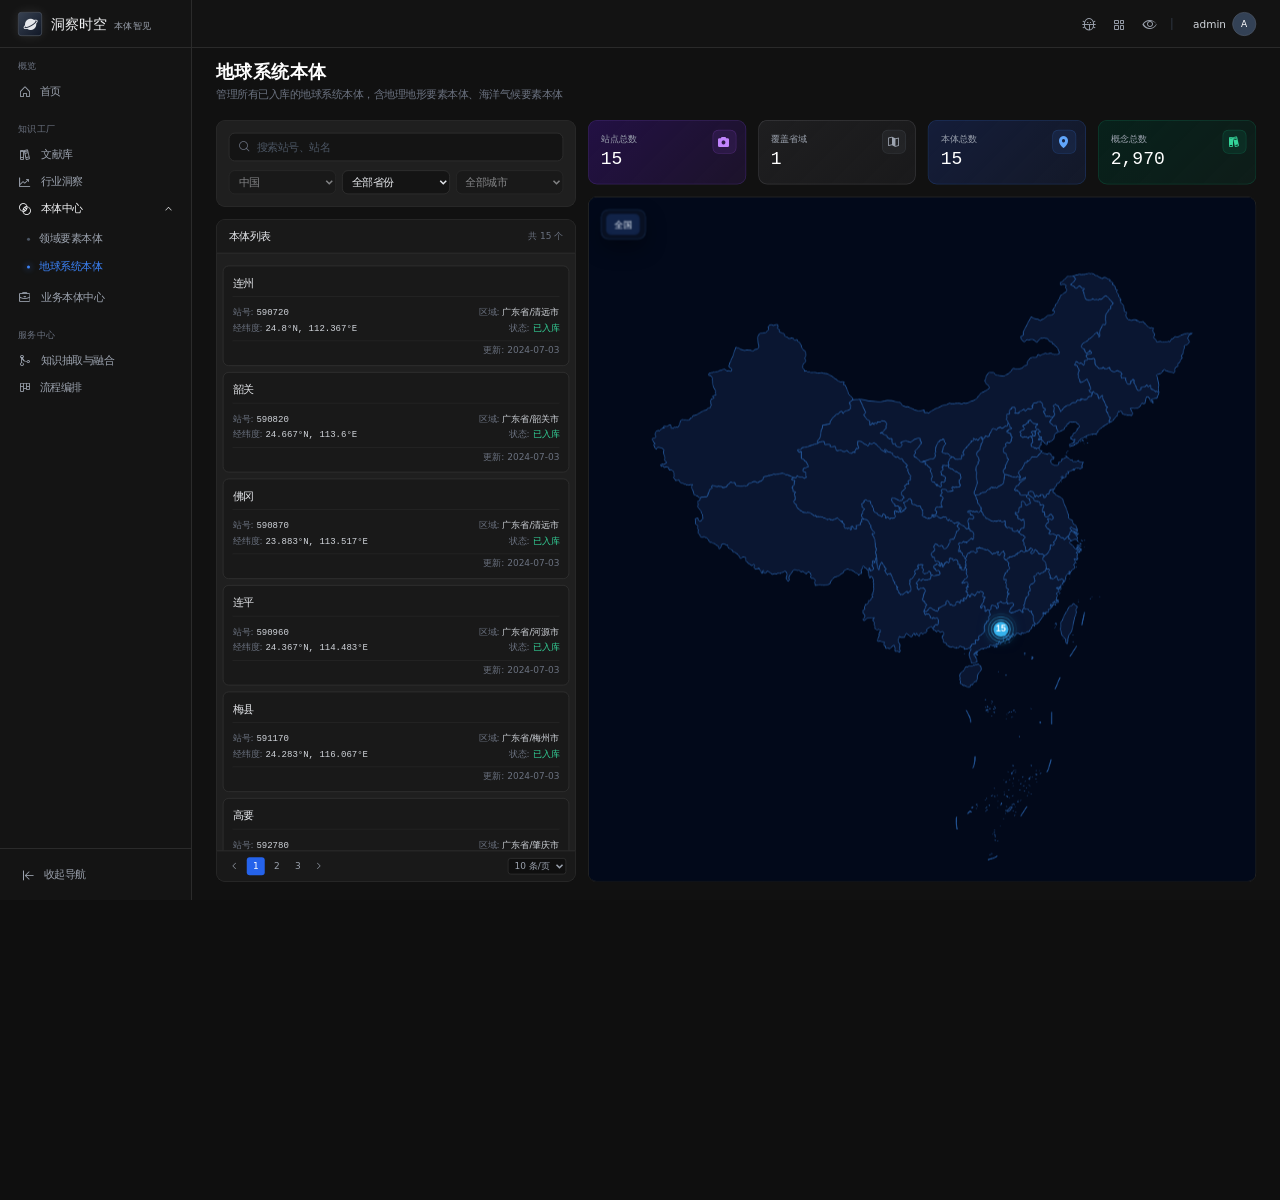
==== commit be4f4fed: "Add files via upload" ====
--- a/index.html
+++ b/index.html
@@ -1,4 +1,4 @@
-﻿﻿﻿﻿﻿﻿﻿﻿﻿﻿﻿﻿﻿﻿﻿﻿﻿﻿﻿﻿﻿﻿﻿﻿﻿﻿﻿﻿﻿﻿﻿﻿﻿﻿﻿﻿﻿﻿﻿﻿﻿﻿﻿﻿﻿﻿﻿﻿﻿﻿﻿﻿﻿﻿﻿﻿﻿﻿﻿﻿﻿﻿﻿﻿﻿﻿﻿﻿﻿﻿﻿<!DOCTYPE html>
+﻿﻿﻿﻿﻿﻿﻿﻿﻿﻿﻿﻿﻿﻿﻿﻿﻿﻿﻿﻿﻿﻿﻿﻿﻿﻿﻿﻿﻿﻿﻿﻿﻿﻿﻿﻿﻿﻿﻿﻿﻿﻿﻿﻿﻿﻿﻿﻿﻿﻿﻿﻿﻿﻿﻿﻿﻿﻿﻿﻿﻿﻿﻿﻿﻿﻿﻿﻿﻿﻿﻿﻿﻿﻿﻿﻿﻿<!DOCTYPE html>
 <html lang="zh-CN" class="dark">
 <head>
     <meta charset="UTF-8">
@@ -596,9 +596,11 @@
                                     <span class="text-[10px] uppercase font-bold tracking-wider">返回</span>
                                 </button>
                                 <div>
-                                    <h2 class="text-[22px] font-semibold text-white leading-none">洞察自动化测试-1540</h2>
-                                    <div class="mt-2 text-xs text-slate-400">
-                                        创建者：admin - 更新时间：2026-07-08 16:00:45
+                                    <h2 class="text-[22px] font-semibold text-white leading-none" x-text="currentGeoDetailTitle"></h2>
+                                    <div class="mt-2 flex flex-wrap items-center gap-x-4 gap-y-1 text-xs text-slate-400">
+                                        <span>创建者：<span x-text="currentGeoRecord?.creator || 'admin'"></span></span>
+                                        <span>版本号：<span x-text="currentGeoVersionLabel"></span></span>
+                                        <span>更新时间：<span x-text="currentGeoRecord?.updatedAt || '2026-07-08 16:00:45'"></span></span>
                                     </div>
                                 </div>
                             </div>
@@ -644,15 +646,15 @@
                                     <i class="ph ph-projector-screen-chart"></i>
                                     本体图谱
                                 </button>
-                                <button @click="switchGeoDetailTab('version')" :class="geoDetailTab === 'version' ? 'text-indigo-400 border-indigo-400' : 'text-slate-400 border-transparent hover:text-slate-200'" class="flex items-center gap-2 py-3 border-b-2 transition text-sm">
-                                    <i class="ph ph-clock-counter-clockwise"></i>
-                                    版本管理
+                            </div>
+                            <div class="flex items-center gap-2">
+                                <button @click="openGeoVersionPanel()" class="geo-version-action">
+                                    <i class="ph ph-eye text-sm"></i>
+                                    查看
                                 </button>
-                            </div>
-                            <div class="flex items-center">
-                                <button class="flex items-center gap-2 px-3 py-1.5 rounded bg-indigo-500/10 text-indigo-400 border border-indigo-500/30 hover:bg-indigo-500/20 transition text-sm">
-                                    <i class="ph ph-floppy-disk-back"></i>
-                                    保存版本
+                                <button @click="exportGeoVersion()" class="geo-version-action">
+                                    <i class="ph ph-download-simple text-sm"></i>
+                                    导出
                                 </button>
                             </div>
                         </div>
@@ -1065,8 +1067,17 @@
                                         <div class="geo-profile-scale-category__heading">地表覆盖多尺度指标 <span x-text="profileScale"></span> 范围</div>
                                         <div class="geo-profile-landcover-metrics">
                                             <article class="geo-profile-donut-metric">
-                                                <div class="geo-profile-donut geo-profile-donut--land"><span>地类面积占比</span></div>
                                                 <div><span>主导地类</span><strong>城市/建成区</strong></div>
+                                                <div class="geo-profile-donut-row">
+                                                    <div class="geo-profile-donut geo-profile-donut--land"><span>地类面积占比</span></div>
+                                                    <div class="geo-profile-donut-legend geo-profile-donut-legend--land">
+                                                        <span><i class="is-forest"></i>林地/森林</span>
+                                                        <span><i class="is-urban"></i>城市/建成区</span>
+                                                        <span><i class="is-farm"></i>农田</span>
+                                                        <span><i class="is-water"></i>水体</span>
+                                                        <span><i class="is-other"></i>其他</span>
+                                                    </div>
+                                                </div>
                                             </article>
                                             <article class="geo-profile-ui-metric">
                                                 <span>异质性等级</span><strong>中等</strong>
@@ -1080,12 +1091,24 @@
                                         <div class="geo-profile-scale-category__heading">水体环境多尺度指标 <span x-text="profileScale"></span> 范围</div>
                                         <div class="geo-profile-water-metrics">
                                             <article class="geo-profile-donut-metric">
-                                                <div class="geo-profile-donut geo-profile-donut--lake"><span>3.10%<small>湖库水域</small></span></div>
                                                 <div><span>湖库水域占比</span><strong>3.10%</strong></div>
+                                                <div class="geo-profile-donut-row">
+                                                    <div class="geo-profile-donut geo-profile-donut--lake"><span>3.10%<small>湖库水域</small></span></div>
+                                                    <div class="geo-profile-donut-legend">
+                                                        <span><i class="is-water"></i>湖库水域</span>
+                                                        <span><i class="is-bg"></i>其他区域</span>
+                                                    </div>
+                                                </div>
                                             </article>
                                             <article class="geo-profile-donut-metric">
-                                                <div class="geo-profile-donut geo-profile-donut--wetland"><span>0.30%<small>天然湿地</small></span></div>
                                                 <div><span>天然湿地占比</span><strong>0.30%</strong></div>
+                                                <div class="geo-profile-donut-row">
+                                                    <div class="geo-profile-donut geo-profile-donut--wetland"><span>0.30%<small>天然湿地</small></span></div>
+                                                    <div class="geo-profile-donut-legend">
+                                                        <span><i class="is-wetland"></i>天然湿地</span>
+                                                        <span><i class="is-bg"></i>其他区域</span>
+                                                    </div>
+                                                </div>
                                             </article>
                                             <article class="geo-profile-river-metric">
                                                 <div><span>河网密度</span><strong>0.70 <em>km/km²</em></strong></div>
@@ -1167,7 +1190,6 @@
                                 <div class="flex items-center justify-between px-4 py-3 border-b border-dark-border">
                                     <h3 class="text-sm font-medium text-white">节点详情</h3>
                                     <div class="flex items-center gap-3">
-                                        <button class="text-indigo-400 hover:text-indigo-300 transition"><i class="ph ph-pencil-simple text-sm"></i></button>
                                         <button class="text-slate-400 hover:text-white transition"><i class="ph ph-caret-line-right text-sm"></i></button>
                                     </div>
                                 </div>
@@ -1281,8 +1303,8 @@
                                                     </div>
                                                 </div>
                                                 <div class="flex items-center gap-2 shrink-0">
-                                                    <button class="geo-version-action">查看</button>
-                                                    <button class="geo-version-action">导出</button>
+                                                    <button @click="openGeoVersionPanel(version)" class="geo-version-action">查看</button>
+                                                    <button @click="exportGeoVersion(version)" class="geo-version-action">导出</button>
                                                 </div>
                                             </div>
                                         </div>
@@ -1326,6 +1348,55 @@
                                 </div>
                             </div>
                         </div>
+
+                        <div x-show="geoVersionModalOpen" x-cloak x-transition.opacity class="geo-version-modal-mask" @click.self="closeGeoVersionPanel()" @keydown.escape.window="closeGeoVersionPanel()">
+                            <div class="geo-version-modal" @click.stop>
+                                <div class="geo-version-modal__header">
+                                    <div class="geo-version-modal__title">查看</div>
+                                    <button @click="closeGeoVersionPanel()" class="geo-version-modal__close" aria-label="关闭">
+                                        <i class="ph ph-x text-xl"></i>
+                                    </button>
+                                </div>
+
+                                <div class="geo-version-modal__body">
+                                    <div class="geo-version-modal__meta">
+                                        <div class="geo-version-modal__meta-item">
+                                            <div class="geo-version-modal__meta-label">Version_id</div>
+                                            <div class="geo-version-modal__meta-value geo-version-modal__meta-value--mono" x-text="currentGeoVersionEntry?.versionId || '--'"></div>
+                                        </div>
+                                        <div class="geo-version-modal__meta-item">
+                                            <div class="geo-version-modal__meta-label">创建时间</div>
+                                            <div class="geo-version-modal__meta-value" x-text="currentGeoVersionEntry?.createdAt || '--'"></div>
+                                        </div>
+                                    </div>
+
+                                    <div class="geo-version-modal__panel">
+                                        <div class="geo-version-modal__panel-title">版本 JSON（来自 getOntologyVersionJson）</div>
+                                        <div class="geo-version-modal__code-wrap">
+                                            <div class="geo-version-modal__code-toolbar">
+                                                <div class="geo-version-modal__line-count">共 <span x-text="currentGeoVersionLineCount"></span> 行</div>
+                                                <button @click="copyGeoVersionJson()" class="geo-version-modal__copy">
+                                                    <i class="ph ph-copy text-base"></i>
+                                                    复制
+                                                </button>
+                                            </div>
+                                            <div class="geo-version-modal__code">
+                                                <template x-for="(line, index) in currentGeoVersionJsonLines" :key="index">
+                                                    <div class="geo-version-modal__code-line">
+                                                        <span class="geo-version-modal__line-no" x-text="index + 1"></span>
+                                                        <span class="geo-version-modal__line-text" x-text="line || ' '"></span>
+                                                    </div>
+                                                </template>
+                                            </div>
+                                        </div>
+                                    </div>
+                                </div>
+
+                                <div class="geo-version-modal__footer">
+                                    <button @click="closeGeoVersionPanel()" class="geo-version-modal__primary">关闭</button>
+                                </div>
+                            </div>
+                        </div>
                     </div>
                 </div>
             </div>
@@ -1333,6 +1404,7 @@
     </main>
 
     <script src="maps/map-data.js"></script>
+    <script src="station_points_national.js"></script>
     <script src="script.js"></script>
 </body>
 </html>
--- a/vendor/phosphor/regular/style.css
+++ b/vendor/phosphor/regular/style.css
@@ -0,0 +1,4627 @@
+@font-face {
+  font-family: "Phosphor";
+  src:
+    url("./Phosphor.woff2") format("woff2"),
+    url("./Phosphor.woff") format("woff"),
+    url("./Phosphor.ttf") format("truetype"),
+    url("./Phosphor.svg#Phosphor") format("svg");
+  font-weight: normal;
+  font-style: normal;
+  font-display: block;
+}
+
+.ph {
+  /* use !important to prevent issues with browser extensions that change fonts */
+  font-family: "Phosphor" !important;
+  speak: never;
+  font-style: normal;
+  font-weight: normal;
+  font-variant: normal;
+  text-transform: none;
+  line-height: 1;
+
+  /* Enable Ligatures ================ */
+  letter-spacing: 0;
+  -webkit-font-feature-settings: "liga";
+  -moz-font-feature-settings: "liga=1";
+  -moz-font-feature-settings: "liga";
+  -ms-font-feature-settings: "liga" 1;
+  font-feature-settings: "liga";
+  -webkit-font-variant-ligatures: discretionary-ligatures;
+  font-variant-ligatures: discretionary-ligatures;
+
+  /* Better Font Rendering =========== */
+  -webkit-font-smoothing: antialiased;
+  -moz-osx-font-smoothing: grayscale;
+}
+
+.ph.ph-acorn:before {
+  content: "\eb9a";
+}
+.ph.ph-address-book:before {
+  content: "\e6f8";
+}
+.ph.ph-address-book-tabs:before {
+  content: "\ee4e";
+}
+.ph.ph-air-traffic-control:before {
+  content: "\ecd8";
+}
+.ph.ph-airplane:before {
+  content: "\e002";
+}
+.ph.ph-airplane-in-flight:before {
+  content: "\e4fe";
+}
+.ph.ph-airplane-landing:before {
+  content: "\e502";
+}
+.ph.ph-airplane-takeoff:before {
+  content: "\e504";
+}
+.ph.ph-airplane-taxiing:before {
+  content: "\e500";
+}
+.ph.ph-airplane-tilt:before {
+  content: "\e5d6";
+}
+.ph.ph-airplay:before {
+  content: "\e004";
+}
+.ph.ph-alarm:before {
+  content: "\e006";
+}
+.ph.ph-alien:before {
+  content: "\e8a6";
+}
+.ph.ph-align-bottom:before {
+  content: "\e506";
+}
+.ph.ph-align-bottom-simple:before {
+  content: "\eb0c";
+}
+.ph.ph-align-center-horizontal:before {
+  content: "\e50a";
+}
+.ph.ph-align-center-horizontal-simple:before {
+  content: "\eb0e";
+}
+.ph.ph-align-center-vertical:before {
+  content: "\e50c";
+}
+.ph.ph-align-center-vertical-simple:before {
+  content: "\eb10";
+}
+.ph.ph-align-left:before {
+  content: "\e50e";
+}
+.ph.ph-align-left-simple:before {
+  content: "\eaee";
+}
+.ph.ph-align-right:before {
+  content: "\e510";
+}
+.ph.ph-align-right-simple:before {
+  content: "\eb12";
+}
+.ph.ph-align-top:before {
+  content: "\e512";
+}
+.ph.ph-align-top-simple:before {
+  content: "\eb14";
+}
+.ph.ph-amazon-logo:before {
+  content: "\e96c";
+}
+.ph.ph-ambulance:before {
+  content: "\e572";
+}
+.ph.ph-anchor:before {
+  content: "\e514";
+}
+.ph.ph-anchor-simple:before {
+  content: "\e5d8";
+}
+.ph.ph-android-logo:before {
+  content: "\e008";
+}
+.ph.ph-angle:before {
+  content: "\e7bc";
+}
+.ph.ph-angular-logo:before {
+  content: "\eb80";
+}
+.ph.ph-aperture:before {
+  content: "\e00a";
+}
+.ph.ph-app-store-logo:before {
+  content: "\e974";
+}
+.ph.ph-app-window:before {
+  content: "\e5da";
+}
+.ph.ph-apple-logo:before {
+  content: "\e516";
+}
+.ph.ph-apple-podcasts-logo:before {
+  content: "\eb96";
+}
+.ph.ph-approximate-equals:before {
+  content: "\edaa";
+}
+.ph.ph-archive:before {
+  content: "\e00c";
+}
+.ph.ph-armchair:before {
+  content: "\e012";
+}
+.ph.ph-arrow-arc-left:before {
+  content: "\e014";
+}
+.ph.ph-arrow-arc-right:before {
+  content: "\e016";
+}
+.ph.ph-arrow-bend-double-up-left:before {
+  content: "\e03a";
+}
+.ph.ph-arrow-bend-double-up-right:before {
+  content: "\e03c";
+}
+.ph.ph-arrow-bend-down-left:before {
+  content: "\e018";
+}
+.ph.ph-arrow-bend-down-right:before {
+  content: "\e01a";
+}
+.ph.ph-arrow-bend-left-down:before {
+  content: "\e01c";
+}
+.ph.ph-arrow-bend-left-up:before {
+  content: "\e01e";
+}
+.ph.ph-arrow-bend-right-down:before {
+  content: "\e020";
+}
+.ph.ph-arrow-bend-right-up:before {
+  content: "\e022";
+}
+.ph.ph-arrow-bend-up-left:before {
+  content: "\e024";
+}
+.ph.ph-arrow-bend-up-right:before {
+  content: "\e026";
+}
+.ph.ph-arrow-circle-down:before {
+  content: "\e028";
+}
+.ph.ph-arrow-circle-down-left:before {
+  content: "\e02a";
+}
+.ph.ph-arrow-circle-down-right:before {
+  content: "\e02c";
+}
+.ph.ph-arrow-circle-left:before {
+  content: "\e05a";
+}
+.ph.ph-arrow-circle-right:before {
+  content: "\e02e";
+}
+.ph.ph-arrow-circle-up:before {
+  content: "\e030";
+}
+.ph.ph-arrow-circle-up-left:before {
+  content: "\e032";
+}
+.ph.ph-arrow-circle-up-right:before {
+  content: "\e034";
+}
+.ph.ph-arrow-clockwise:before {
+  content: "\e036";
+}
+.ph.ph-arrow-counter-clockwise:before {
+  content: "\e038";
+}
+.ph.ph-arrow-down:before {
+  content: "\e03e";
+}
+.ph.ph-arrow-down-left:before {
+  content: "\e040";
+}
+.ph.ph-arrow-down-right:before {
+  content: "\e042";
+}
+.ph.ph-arrow-elbow-down-left:before {
+  content: "\e044";
+}
+.ph.ph-arrow-elbow-down-right:before {
+  content: "\e046";
+}
+.ph.ph-arrow-elbow-left:before {
+  content: "\e048";
+}
+.ph.ph-arrow-elbow-left-down:before {
+  content: "\e04a";
+}
+.ph.ph-arrow-elbow-left-up:before {
+  content: "\e04c";
+}
+.ph.ph-arrow-elbow-right:before {
+  content: "\e04e";
+}
+.ph.ph-arrow-elbow-right-down:before {
+  content: "\e050";
+}
+.ph.ph-arrow-elbow-right-up:before {
+  content: "\e052";
+}
+.ph.ph-arrow-elbow-up-left:before {
+  content: "\e054";
+}
+.ph.ph-arrow-elbow-up-right:before {
+  content: "\e056";
+}
+.ph.ph-arrow-fat-down:before {
+  content: "\e518";
+}
+.ph.ph-arrow-fat-left:before {
+  content: "\e51a";
+}
+.ph.ph-arrow-fat-line-down:before {
+  content: "\e51c";
+}
+.ph.ph-arrow-fat-line-left:before {
+  content: "\e51e";
+}
+.ph.ph-arrow-fat-line-right:before {
+  content: "\e520";
+}
+.ph.ph-arrow-fat-line-up:before {
+  content: "\e522";
+}
+.ph.ph-arrow-fat-lines-down:before {
+  content: "\e524";
+}
+.ph.ph-arrow-fat-lines-left:before {
+  content: "\e526";
+}
+.ph.ph-arrow-fat-lines-right:before {
+  content: "\e528";
+}
+.ph.ph-arrow-fat-lines-up:before {
+  content: "\e52a";
+}
+.ph.ph-arrow-fat-right:before {
+  content: "\e52c";
+}
+.ph.ph-arrow-fat-up:before {
+  content: "\e52e";
+}
+.ph.ph-arrow-left:before {
+  content: "\e058";
+}
+.ph.ph-arrow-line-down:before {
+  content: "\e05c";
+}
+.ph.ph-arrow-line-down-left:before {
+  content: "\e05e";
+}
+.ph.ph-arrow-line-down-right:before {
+  content: "\e060";
+}
+.ph.ph-arrow-line-left:before {
+  content: "\e062";
+}
+.ph.ph-arrow-line-right:before {
+  content: "\e064";
+}
+.ph.ph-arrow-line-up:before {
+  content: "\e066";
+}
+.ph.ph-arrow-line-up-left:before {
+  content: "\e068";
+}
+.ph.ph-arrow-line-up-right:before {
+  content: "\e06a";
+}
+.ph.ph-arrow-right:before {
+  content: "\e06c";
+}
+.ph.ph-arrow-square-down:before {
+  content: "\e06e";
+}
+.ph.ph-arrow-square-down-left:before {
+  content: "\e070";
+}
+.ph.ph-arrow-square-down-right:before {
+  content: "\e072";
+}
+.ph.ph-arrow-square-in:before {
+  content: "\e5dc";
+}
+.ph.ph-arrow-square-left:before {
+  content: "\e074";
+}
+.ph.ph-arrow-square-out:before {
+  content: "\e5de";
+}
+.ph.ph-arrow-square-right:before {
+  content: "\e076";
+}
+.ph.ph-arrow-square-up:before {
+  content: "\e078";
+}
+.ph.ph-arrow-square-up-left:before {
+  content: "\e07a";
+}
+.ph.ph-arrow-square-up-right:before {
+  content: "\e07c";
+}
+.ph.ph-arrow-u-down-left:before {
+  content: "\e07e";
+}
+.ph.ph-arrow-u-down-right:before {
+  content: "\e080";
+}
+.ph.ph-arrow-u-left-down:before {
+  content: "\e082";
+}
+.ph.ph-arrow-u-left-up:before {
+  content: "\e084";
+}
+.ph.ph-arrow-u-right-down:before {
+  content: "\e086";
+}
+.ph.ph-arrow-u-right-up:before {
+  content: "\e088";
+}
+.ph.ph-arrow-u-up-left:before {
+  content: "\e08a";
+}
+.ph.ph-arrow-u-up-right:before {
+  content: "\e08c";
+}
+.ph.ph-arrow-up:before {
+  content: "\e08e";
+}
+.ph.ph-arrow-up-left:before {
+  content: "\e090";
+}
+.ph.ph-arrow-up-right:before {
+  content: "\e092";
+}
+.ph.ph-arrows-clockwise:before {
+  content: "\e094";
+}
+.ph.ph-arrows-counter-clockwise:before {
+  content: "\e096";
+}
+.ph.ph-arrows-down-up:before {
+  content: "\e098";
+}
+.ph.ph-arrows-horizontal:before {
+  content: "\eb06";
+}
+.ph.ph-arrows-in:before {
+  content: "\e09a";
+}
+.ph.ph-arrows-in-cardinal:before {
+  content: "\e09c";
+}
+.ph.ph-arrows-in-line-horizontal:before {
+  content: "\e530";
+}
+.ph.ph-arrows-in-line-vertical:before {
+  content: "\e532";
+}
+.ph.ph-arrows-in-simple:before {
+  content: "\e09e";
+}
+.ph.ph-arrows-left-right:before {
+  content: "\e0a0";
+}
+.ph.ph-arrows-merge:before {
+  content: "\ed3e";
+}
+.ph.ph-arrows-out:before {
+  content: "\e0a2";
+}
+.ph.ph-arrows-out-cardinal:before {
+  content: "\e0a4";
+}
+.ph.ph-arrows-out-line-horizontal:before {
+  content: "\e534";
+}
+.ph.ph-arrows-out-line-vertical:before {
+  content: "\e536";
+}
+.ph.ph-arrows-out-simple:before {
+  content: "\e0a6";
+}
+.ph.ph-arrows-split:before {
+  content: "\ed3c";
+}
+.ph.ph-arrows-vertical:before {
+  content: "\eb04";
+}
+.ph.ph-article:before {
+  content: "\e0a8";
+}
+.ph.ph-article-medium:before {
+  content: "\e5e0";
+}
+.ph.ph-article-ny-times:before {
+  content: "\e5e2";
+}
+.ph.ph-asclepius:before {
+  content: "\ee34";
+}
+.ph.ph-caduceus:before {
+  content: "\ee34";
+}
+.ph.ph-asterisk:before {
+  content: "\e0aa";
+}
+.ph.ph-asterisk-simple:before {
+  content: "\e832";
+}
+.ph.ph-at:before {
+  content: "\e0ac";
+}
+.ph.ph-atom:before {
+  content: "\e5e4";
+}
+.ph.ph-avocado:before {
+  content: "\ee04";
+}
+.ph.ph-axe:before {
+  content: "\e9fc";
+}
+.ph.ph-baby:before {
+  content: "\e774";
+}
+.ph.ph-baby-carriage:before {
+  content: "\e818";
+}
+.ph.ph-backpack:before {
+  content: "\e922";
+}
+.ph.ph-backspace:before {
+  content: "\e0ae";
+}
+.ph.ph-bag:before {
+  content: "\e0b0";
+}
+.ph.ph-bag-simple:before {
+  content: "\e5e6";
+}
+.ph.ph-balloon:before {
+  content: "\e76c";
+}
+.ph.ph-bandaids:before {
+  content: "\e0b2";
+}
+.ph.ph-bank:before {
+  content: "\e0b4";
+}
+.ph.ph-barbell:before {
+  content: "\e0b6";
+}
+.ph.ph-barcode:before {
+  content: "\e0b8";
+}
+.ph.ph-barn:before {
+  content: "\ec72";
+}
+.ph.ph-barricade:before {
+  content: "\e948";
+}
+.ph.ph-baseball:before {
+  content: "\e71a";
+}
+.ph.ph-baseball-cap:before {
+  content: "\ea28";
+}
+.ph.ph-baseball-helmet:before {
+  content: "\ee4a";
+}
+.ph.ph-basket:before {
+  content: "\e964";
+}
+.ph.ph-basketball:before {
+  content: "\e724";
+}
+.ph.ph-bathtub:before {
+  content: "\e81e";
+}
+.ph.ph-battery-charging:before {
+  content: "\e0ba";
+}
+.ph.ph-battery-charging-vertical:before {
+  content: "\e0bc";
+}
+.ph.ph-battery-empty:before {
+  content: "\e0be";
+}
+.ph.ph-battery-full:before {
+  content: "\e0c0";
+}
+.ph.ph-battery-high:before {
+  content: "\e0c2";
+}
+.ph.ph-battery-low:before {
+  content: "\e0c4";
+}
+.ph.ph-battery-medium:before {
+  content: "\e0c6";
+}
+.ph.ph-battery-plus:before {
+  content: "\e808";
+}
+.ph.ph-battery-plus-vertical:before {
+  content: "\ec50";
+}
+.ph.ph-battery-vertical-empty:before {
+  content: "\e7c6";
+}
+.ph.ph-battery-vertical-full:before {
+  content: "\e7c4";
+}
+.ph.ph-battery-vertical-high:before {
+  content: "\e7c2";
+}
+.ph.ph-battery-vertical-low:before {
+  content: "\e7be";
+}
+.ph.ph-battery-vertical-medium:before {
+  content: "\e7c0";
+}
+.ph.ph-battery-warning:before {
+  content: "\e0c8";
+}
+.ph.ph-battery-warning-vertical:before {
+  content: "\e0ca";
+}
+.ph.ph-beach-ball:before {
+  content: "\ed24";
+}
+.ph.ph-beanie:before {
+  content: "\ea2a";
+}
+.ph.ph-bed:before {
+  content: "\e0cc";
+}
+.ph.ph-beer-bottle:before {
+  content: "\e7b0";
+}
+.ph.ph-beer-stein:before {
+  content: "\eb62";
+}
+.ph.ph-behance-logo:before {
+  content: "\e7f4";
+}
+.ph.ph-bell:before {
+  content: "\e0ce";
+}
+.ph.ph-bell-ringing:before {
+  content: "\e5e8";
+}
+.ph.ph-bell-simple:before {
+  content: "\e0d0";
+}
+.ph.ph-bell-simple-ringing:before {
+  content: "\e5ea";
+}
+.ph.ph-bell-simple-slash:before {
+  content: "\e0d2";
+}
+.ph.ph-bell-simple-z:before {
+  content: "\e5ec";
+}
+.ph.ph-bell-slash:before {
+  content: "\e0d4";
+}
+.ph.ph-bell-z:before {
+  content: "\e5ee";
+}
+.ph.ph-belt:before {
+  content: "\ea2c";
+}
+.ph.ph-bezier-curve:before {
+  content: "\eb00";
+}
+.ph.ph-bicycle:before {
+  content: "\e0d6";
+}
+.ph.ph-binary:before {
+  content: "\ee60";
+}
+.ph.ph-binoculars:before {
+  content: "\ea64";
+}
+.ph.ph-biohazard:before {
+  content: "\e9e0";
+}
+.ph.ph-bird:before {
+  content: "\e72c";
+}
+.ph.ph-blueprint:before {
+  content: "\eda0";
+}
+.ph.ph-bluetooth:before {
+  content: "\e0da";
+}
+.ph.ph-bluetooth-connected:before {
+  content: "\e0dc";
+}
+.ph.ph-bluetooth-slash:before {
+  content: "\e0de";
+}
+.ph.ph-bluetooth-x:before {
+  content: "\e0e0";
+}
+.ph.ph-boat:before {
+  content: "\e786";
+}
+.ph.ph-bomb:before {
+  content: "\ee0a";
+}
+.ph.ph-bone:before {
+  content: "\e7f2";
+}
+.ph.ph-book:before {
+  content: "\e0e2";
+}
+.ph.ph-book-bookmark:before {
+  content: "\e0e4";
+}
+.ph.ph-book-open:before {
+  content: "\e0e6";
+}
+.ph.ph-book-open-text:before {
+  content: "\e8f2";
+}
+.ph.ph-book-open-user:before {
+  content: "\ede0";
+}
+.ph.ph-bookmark:before {
+  content: "\e0e8";
+}
+.ph.ph-bookmark-simple:before {
+  content: "\e0ea";
+}
+.ph.ph-bookmarks:before {
+  content: "\e0ec";
+}
+.ph.ph-bookmarks-simple:before {
+  content: "\e5f0";
+}
+.ph.ph-books:before {
+  content: "\e758";
+}
+.ph.ph-boot:before {
+  content: "\ecca";
+}
+.ph.ph-boules:before {
+  content: "\e722";
+}
+.ph.ph-bounding-box:before {
+  content: "\e6ce";
+}
+.ph.ph-bowl-food:before {
+  content: "\eaa4";
+}
+.ph.ph-bowl-steam:before {
+  content: "\e8e4";
+}
+.ph.ph-bowling-ball:before {
+  content: "\ea34";
+}
+.ph.ph-box-arrow-down:before {
+  content: "\e00e";
+}
+.ph.ph-archive-box:before {
+  content: "\e00e";
+}
+.ph.ph-box-arrow-up:before {
+  content: "\ee54";
+}
+.ph.ph-boxing-glove:before {
+  content: "\ea36";
+}
+.ph.ph-brackets-angle:before {
+  content: "\e862";
+}
+.ph.ph-brackets-curly:before {
+  content: "\e860";
+}
+.ph.ph-brackets-round:before {
+  content: "\e864";
+}
+.ph.ph-brackets-square:before {
+  content: "\e85e";
+}
+.ph.ph-brain:before {
+  content: "\e74e";
+}
+.ph.ph-brandy:before {
+  content: "\e6b4";
+}
+.ph.ph-bread:before {
+  content: "\e81c";
+}
+.ph.ph-bridge:before {
+  content: "\ea68";
+}
+.ph.ph-briefcase:before {
+  content: "\e0ee";
+}
+.ph.ph-briefcase-metal:before {
+  content: "\e5f2";
+}
+.ph.ph-broadcast:before {
+  content: "\e0f2";
+}
+.ph.ph-broom:before {
+  content: "\ec54";
+}
+.ph.ph-browser:before {
+  content: "\e0f4";
+}
+.ph.ph-browsers:before {
+  content: "\e0f6";
+}
+.ph.ph-bug:before {
+  content: "\e5f4";
+}
+.ph.ph-bug-beetle:before {
+  content: "\e5f6";
+}
+.ph.ph-bug-droid:before {
+  content: "\e5f8";
+}
+.ph.ph-building:before {
+  content: "\e100";
+}
+.ph.ph-building-apartment:before {
+  content: "\e0fe";
+}
+.ph.ph-building-office:before {
+  content: "\e0ff";
+}
+.ph.ph-buildings:before {
+  content: "\e102";
+}
+.ph.ph-bulldozer:before {
+  content: "\ec6c";
+}
+.ph.ph-bus:before {
+  content: "\e106";
+}
+.ph.ph-butterfly:before {
+  content: "\ea6e";
+}
+.ph.ph-cable-car:before {
+  content: "\e49c";
+}
+.ph.ph-cactus:before {
+  content: "\e918";
+}
+.ph.ph-cake:before {
+  content: "\e780";
+}
+.ph.ph-calculator:before {
+  content: "\e538";
+}
+.ph.ph-calendar:before {
+  content: "\e108";
+}
+.ph.ph-calendar-blank:before {
+  content: "\e10a";
+}
+.ph.ph-calendar-check:before {
+  content: "\e712";
+}
+.ph.ph-calendar-dot:before {
+  content: "\e7b2";
+}
+.ph.ph-calendar-dots:before {
+  content: "\e7b4";
+}
+.ph.ph-calendar-heart:before {
+  content: "\e8b0";
+}
+.ph.ph-calendar-minus:before {
+  content: "\ea14";
+}
+.ph.ph-calendar-plus:before {
+  content: "\e714";
+}
+.ph.ph-calendar-slash:before {
+  content: "\ea12";
+}
+.ph.ph-calendar-star:before {
+  content: "\e8b2";
+}
+.ph.ph-calendar-x:before {
+  content: "\e10c";
+}
+.ph.ph-call-bell:before {
+  content: "\e7de";
+}
+.ph.ph-camera:before {
+  content: "\e10e";
+}
+.ph.ph-camera-plus:before {
+  content: "\ec58";
+}
+.ph.ph-camera-rotate:before {
+  content: "\e7a4";
+}
+.ph.ph-camera-slash:before {
+  content: "\e110";
+}
+.ph.ph-campfire:before {
+  content: "\e9d8";
+}
+.ph.ph-car:before {
+  content: "\e112";
+}
+.ph.ph-car-battery:before {
+  content: "\ee30";
+}
+.ph.ph-car-profile:before {
+  content: "\e8cc";
+}
+.ph.ph-car-simple:before {
+  content: "\e114";
+}
+.ph.ph-cardholder:before {
+  content: "\e5fa";
+}
+.ph.ph-cards:before {
+  content: "\e0f8";
+}
+.ph.ph-cards-three:before {
+  content: "\ee50";
+}
+.ph.ph-caret-circle-double-down:before {
+  content: "\e116";
+}
+.ph.ph-caret-circle-double-left:before {
+  content: "\e118";
+}
+.ph.ph-caret-circle-double-right:before {
+  content: "\e11a";
+}
+.ph.ph-caret-circle-double-up:before {
+  content: "\e11c";
+}
+.ph.ph-caret-circle-down:before {
+  content: "\e11e";
+}
+.ph.ph-caret-circle-left:before {
+  content: "\e120";
+}
+.ph.ph-caret-circle-right:before {
+  content: "\e122";
+}
+.ph.ph-caret-circle-up:before {
+  content: "\e124";
+}
+.ph.ph-caret-circle-up-down:before {
+  content: "\e13e";
+}
+.ph.ph-caret-double-down:before {
+  content: "\e126";
+}
+.ph.ph-caret-double-left:before {
+  content: "\e128";
+}
+.ph.ph-caret-double-right:before {
+  content: "\e12a";
+}
+.ph.ph-caret-double-up:before {
+  content: "\e12c";
+}
+.ph.ph-caret-down:before {
+  content: "\e136";
+}
+.ph.ph-caret-left:before {
+  content: "\e138";
+}
+.ph.ph-caret-line-down:before {
+  content: "\e134";
+}
+.ph.ph-caret-line-left:before {
+  content: "\e132";
+}
+.ph.ph-caret-line-right:before {
+  content: "\e130";
+}
+.ph.ph-caret-line-up:before {
+  content: "\e12e";
+}
+.ph.ph-caret-right:before {
+  content: "\e13a";
+}
+.ph.ph-caret-up:before {
+  content: "\e13c";
+}
+.ph.ph-caret-up-down:before {
+  content: "\e140";
+}
+.ph.ph-carrot:before {
+  content: "\ed38";
+}
+.ph.ph-cash-register:before {
+  content: "\ed80";
+}
+.ph.ph-cassette-tape:before {
+  content: "\ed2e";
+}
+.ph.ph-castle-turret:before {
+  content: "\e9d0";
+}
+.ph.ph-cat:before {
+  content: "\e748";
+}
+.ph.ph-cell-signal-full:before {
+  content: "\e142";
+}
+.ph.ph-cell-signal-high:before {
+  content: "\e144";
+}
+.ph.ph-cell-signal-low:before {
+  content: "\e146";
+}
+.ph.ph-cell-signal-medium:before {
+  content: "\e148";
+}
+.ph.ph-cell-signal-none:before {
+  content: "\e14a";
+}
+.ph.ph-cell-signal-slash:before {
+  content: "\e14c";
+}
+.ph.ph-cell-signal-x:before {
+  content: "\e14e";
+}
+.ph.ph-cell-tower:before {
+  content: "\ebaa";
+}
+.ph.ph-certificate:before {
+  content: "\e766";
+}
+.ph.ph-chair:before {
+  content: "\e950";
+}
+.ph.ph-chalkboard:before {
+  content: "\e5fc";
+}
+.ph.ph-chalkboard-simple:before {
+  content: "\e5fe";
+}
+.ph.ph-chalkboard-teacher:before {
+  content: "\e600";
+}
+.ph.ph-champagne:before {
+  content: "\eaca";
+}
+.ph.ph-charging-station:before {
+  content: "\e8d0";
+}
+.ph.ph-chart-bar:before {
+  content: "\e150";
+}
+.ph.ph-chart-bar-horizontal:before {
+  content: "\e152";
+}
+.ph.ph-chart-donut:before {
+  content: "\eaa6";
+}
+.ph.ph-chart-line:before {
+  content: "\e154";
+}
+.ph.ph-chart-line-down:before {
+  content: "\e8b6";
+}
+.ph.ph-chart-line-up:before {
+  content: "\e156";
+}
+.ph.ph-chart-pie:before {
+  content: "\e158";
+}
+.ph.ph-chart-pie-slice:before {
+  content: "\e15a";
+}
+.ph.ph-chart-polar:before {
+  content: "\eaa8";
+}
+.ph.ph-chart-scatter:before {
+  content: "\eaac";
+}
+.ph.ph-chat:before {
+  content: "\e15c";
+}
+.ph.ph-chat-centered:before {
+  content: "\e160";
+}
+.ph.ph-chat-centered-dots:before {
+  content: "\e164";
+}
+.ph.ph-chat-centered-slash:before {
+  content: "\e162";
+}
+.ph.ph-chat-centered-text:before {
+  content: "\e166";
+}
+.ph.ph-chat-circle:before {
+  content: "\e168";
+}
+.ph.ph-chat-circle-dots:before {
+  content: "\e16c";
+}
+.ph.ph-chat-circle-slash:before {
+  content: "\e16a";
+}
+.ph.ph-chat-circle-text:before {
+  content: "\e16e";
+}
+.ph.ph-chat-dots:before {
+  content: "\e170";
+}
+.ph.ph-chat-slash:before {
+  content: "\e15e";
+}
+.ph.ph-chat-teardrop:before {
+  content: "\e172";
+}
+.ph.ph-chat-teardrop-dots:before {
+  content: "\e176";
+}
+.ph.ph-chat-teardrop-slash:before {
+  content: "\e174";
+}
+.ph.ph-chat-teardrop-text:before {
+  content: "\e178";
+}
+.ph.ph-chat-text:before {
+  content: "\e17a";
+}
+.ph.ph-chats:before {
+  content: "\e17c";
+}
+.ph.ph-chats-circle:before {
+  content: "\e17e";
+}
+.ph.ph-chats-teardrop:before {
+  content: "\e180";
+}
+.ph.ph-check:before {
+  content: "\e182";
+}
+.ph.ph-check-circle:before {
+  content: "\e184";
+}
+.ph.ph-check-fat:before {
+  content: "\eba6";
+}
+.ph.ph-check-square:before {
+  content: "\e186";
+}
+.ph.ph-check-square-offset:before {
+  content: "\e188";
+}
+.ph.ph-checkerboard:before {
+  content: "\e8c4";
+}
+.ph.ph-checks:before {
+  content: "\e53a";
+}
+.ph.ph-cheers:before {
+  content: "\ea4a";
+}
+.ph.ph-cheese:before {
+  content: "\e9fe";
+}
+.ph.ph-chef-hat:before {
+  content: "\ed8e";
+}
+.ph.ph-cherries:before {
+  content: "\e830";
+}
+.ph.ph-church:before {
+  content: "\ecea";
+}
+.ph.ph-cigarette:before {
+  content: "\ed90";
+}
+.ph.ph-cigarette-slash:before {
+  content: "\ed92";
+}
+.ph.ph-circle:before {
+  content: "\e18a";
+}
+.ph.ph-circle-dashed:before {
+  content: "\e602";
+}
+.ph.ph-circle-half:before {
+  content: "\e18c";
+}
+.ph.ph-circle-half-tilt:before {
+  content: "\e18e";
+}
+.ph.ph-circle-notch:before {
+  content: "\eb44";
+}
+.ph.ph-circles-four:before {
+  content: "\e190";
+}
+.ph.ph-circles-three:before {
+  content: "\e192";
+}
+.ph.ph-circles-three-plus:before {
+  content: "\e194";
+}
+.ph.ph-circuitry:before {
+  content: "\e9c2";
+}
+.ph.ph-city:before {
+  content: "\ea6a";
+}
+.ph.ph-clipboard:before {
+  content: "\e196";
+}
+.ph.ph-clipboard-text:before {
+  content: "\e198";
+}
+.ph.ph-clock:before {
+  content: "\e19a";
+}
+.ph.ph-clock-afternoon:before {
+  content: "\e19c";
+}
+.ph.ph-clock-clockwise:before {
+  content: "\e19e";
+}
+.ph.ph-clock-countdown:before {
+  content: "\ed2c";
+}
+.ph.ph-clock-counter-clockwise:before {
+  content: "\e1a0";
+}
+.ph.ph-clock-user:before {
+  content: "\edec";
+}
+.ph.ph-closed-captioning:before {
+  content: "\e1a4";
+}
+.ph.ph-cloud:before {
+  content: "\e1aa";
+}
+.ph.ph-cloud-arrow-down:before {
+  content: "\e1ac";
+}
+.ph.ph-cloud-arrow-up:before {
+  content: "\e1ae";
+}
+.ph.ph-cloud-check:before {
+  content: "\e1b0";
+}
+.ph.ph-cloud-fog:before {
+  content: "\e53c";
+}
+.ph.ph-cloud-lightning:before {
+  content: "\e1b2";
+}
+.ph.ph-cloud-moon:before {
+  content: "\e53e";
+}
+.ph.ph-cloud-rain:before {
+  content: "\e1b4";
+}
+.ph.ph-cloud-slash:before {
+  content: "\e1b6";
+}
+.ph.ph-cloud-snow:before {
+  content: "\e1b8";
+}
+.ph.ph-cloud-sun:before {
+  content: "\e540";
+}
+.ph.ph-cloud-warning:before {
+  content: "\ea98";
+}
+.ph.ph-cloud-x:before {
+  content: "\ea96";
+}
+.ph.ph-clover:before {
+  content: "\edc8";
+}
+.ph.ph-club:before {
+  content: "\e1ba";
+}
+.ph.ph-coat-hanger:before {
+  content: "\e7fe";
+}
+.ph.ph-coda-logo:before {
+  content: "\e7ce";
+}
+.ph.ph-code:before {
+  content: "\e1bc";
+}
+.ph.ph-code-block:before {
+  content: "\eafe";
+}
+.ph.ph-code-simple:before {
+  content: "\e1be";
+}
+.ph.ph-codepen-logo:before {
+  content: "\e978";
+}
+.ph.ph-codesandbox-logo:before {
+  content: "\ea06";
+}
+.ph.ph-coffee:before {
+  content: "\e1c2";
+}
+.ph.ph-coffee-bean:before {
+  content: "\e1c0";
+}
+.ph.ph-coin:before {
+  content: "\e60e";
+}
+.ph.ph-coin-vertical:before {
+  content: "\eb48";
+}
+.ph.ph-coins:before {
+  content: "\e78e";
+}
+.ph.ph-columns:before {
+  content: "\e546";
+}
+.ph.ph-columns-plus-left:before {
+  content: "\e544";
+}
+.ph.ph-columns-plus-right:before {
+  content: "\e542";
+}
+.ph.ph-command:before {
+  content: "\e1c4";
+}
+.ph.ph-compass:before {
+  content: "\e1c8";
+}
+.ph.ph-compass-rose:before {
+  content: "\e1c6";
+}
+.ph.ph-compass-tool:before {
+  content: "\ea0e";
+}
+.ph.ph-computer-tower:before {
+  content: "\e548";
+}
+.ph.ph-confetti:before {
+  content: "\e81a";
+}
+.ph.ph-contactless-payment:before {
+  content: "\ed42";
+}
+.ph.ph-control:before {
+  content: "\eca6";
+}
+.ph.ph-cookie:before {
+  content: "\e6ca";
+}
+.ph.ph-cooking-pot:before {
+  content: "\e764";
+}
+.ph.ph-copy:before {
+  content: "\e1ca";
+}
+.ph.ph-copy-simple:before {
+  content: "\e1cc";
+}
+.ph.ph-copyleft:before {
+  content: "\e86a";
+}
+.ph.ph-copyright:before {
+  content: "\e54a";
+}
+.ph.ph-corners-in:before {
+  content: "\e1ce";
+}
+.ph.ph-corners-out:before {
+  content: "\e1d0";
+}
+.ph.ph-couch:before {
+  content: "\e7f6";
+}
+.ph.ph-court-basketball:before {
+  content: "\ee36";
+}
+.ph.ph-cow:before {
+  content: "\eabe";
+}
+.ph.ph-cowboy-hat:before {
+  content: "\ed12";
+}
+.ph.ph-cpu:before {
+  content: "\e610";
+}
+.ph.ph-crane:before {
+  content: "\ed48";
+}
+.ph.ph-crane-tower:before {
+  content: "\ed49";
+}
+.ph.ph-credit-card:before {
+  content: "\e1d2";
+}
+.ph.ph-cricket:before {
+  content: "\ee12";
+}
+.ph.ph-crop:before {
+  content: "\e1d4";
+}
+.ph.ph-cross:before {
+  content: "\e8a0";
+}
+.ph.ph-crosshair:before {
+  content: "\e1d6";
+}
+.ph.ph-crosshair-simple:before {
+  content: "\e1d8";
+}
+.ph.ph-crown:before {
+  content: "\e614";
+}
+.ph.ph-crown-cross:before {
+  content: "\ee5e";
+}
+.ph.ph-crown-simple:before {
+  content: "\e616";
+}
+.ph.ph-cube:before {
+  content: "\e1da";
+}
+.ph.ph-cube-focus:before {
+  content: "\ed0a";
+}
+.ph.ph-cube-transparent:before {
+  content: "\ec7c";
+}
+.ph.ph-currency-btc:before {
+  content: "\e618";
+}
+.ph.ph-currency-circle-dollar:before {
+  content: "\e54c";
+}
+.ph.ph-currency-cny:before {
+  content: "\e54e";
+}
+.ph.ph-currency-dollar:before {
+  content: "\e550";
+}
+.ph.ph-currency-dollar-simple:before {
+  content: "\e552";
+}
+.ph.ph-currency-eth:before {
+  content: "\eada";
+}
+.ph.ph-currency-eur:before {
+  content: "\e554";
+}
+.ph.ph-currency-gbp:before {
+  content: "\e556";
+}
+.ph.ph-currency-inr:before {
+  content: "\e558";
+}
+.ph.ph-currency-jpy:before {
+  content: "\e55a";
+}
+.ph.ph-currency-krw:before {
+  content: "\e55c";
+}
+.ph.ph-currency-kzt:before {
+  content: "\ec4c";
+}
+.ph.ph-currency-ngn:before {
+  content: "\eb52";
+}
+.ph.ph-currency-rub:before {
+  content: "\e55e";
+}
+.ph.ph-cursor:before {
+  content: "\e1dc";
+}
+.ph.ph-cursor-click:before {
+  content: "\e7c8";
+}
+.ph.ph-cursor-text:before {
+  content: "\e7d8";
+}
+.ph.ph-cylinder:before {
+  content: "\e8fc";
+}
+.ph.ph-database:before {
+  content: "\e1de";
+}
+.ph.ph-desk:before {
+  content: "\ed16";
+}
+.ph.ph-desktop:before {
+  content: "\e560";
+}
+.ph.ph-desktop-tower:before {
+  content: "\e562";
+}
+.ph.ph-detective:before {
+  content: "\e83e";
+}
+.ph.ph-dev-to-logo:before {
+  content: "\ed0e";
+}
+.ph.ph-device-mobile:before {
+  content: "\e1e0";
+}
+.ph.ph-device-mobile-camera:before {
+  content: "\e1e2";
+}
+.ph.ph-device-mobile-slash:before {
+  content: "\ee46";
+}
+.ph.ph-device-mobile-speaker:before {
+  content: "\e1e4";
+}
+.ph.ph-device-rotate:before {
+  content: "\edf2";
+}
+.ph.ph-device-tablet:before {
+  content: "\e1e6";
+}
+.ph.ph-device-tablet-camera:before {
+  content: "\e1e8";
+}
+.ph.ph-device-tablet-speaker:before {
+  content: "\e1ea";
+}
+.ph.ph-devices:before {
+  content: "\eba4";
+}
+.ph.ph-diamond:before {
+  content: "\e1ec";
+}
+.ph.ph-diamonds-four:before {
+  content: "\e8f4";
+}
+.ph.ph-dice-five:before {
+  content: "\e1ee";
+}
+.ph.ph-dice-four:before {
+  content: "\e1f0";
+}
+.ph.ph-dice-one:before {
+  content: "\e1f2";
+}
+.ph.ph-dice-six:before {
+  content: "\e1f4";
+}
+.ph.ph-dice-three:before {
+  content: "\e1f6";
+}
+.ph.ph-dice-two:before {
+  content: "\e1f8";
+}
+.ph.ph-disc:before {
+  content: "\e564";
+}
+.ph.ph-disco-ball:before {
+  content: "\ed98";
+}
+.ph.ph-discord-logo:before {
+  content: "\e61a";
+}
+.ph.ph-divide:before {
+  content: "\e1fa";
+}
+.ph.ph-dna:before {
+  content: "\e924";
+}
+.ph.ph-dog:before {
+  content: "\e74a";
+}
+.ph.ph-door:before {
+  content: "\e61c";
+}
+.ph.ph-door-open:before {
+  content: "\e7e6";
+}
+.ph.ph-dot:before {
+  content: "\ecde";
+}
+.ph.ph-dot-outline:before {
+  content: "\ece0";
+}
+.ph.ph-dots-nine:before {
+  content: "\e1fc";
+}
+.ph.ph-dots-six:before {
+  content: "\e794";
+}
+.ph.ph-dots-six-vertical:before {
+  content: "\eae2";
+}
+.ph.ph-dots-three:before {
+  content: "\e1fe";
+}
+.ph.ph-dots-three-circle:before {
+  content: "\e200";
+}
+.ph.ph-dots-three-circle-vertical:before {
+  content: "\e202";
+}
+.ph.ph-dots-three-outline:before {
+  content: "\e204";
+}
+.ph.ph-dots-three-outline-vertical:before {
+  content: "\e206";
+}
+.ph.ph-dots-three-vertical:before {
+  content: "\e208";
+}
+.ph.ph-download:before {
+  content: "\e20a";
+}
+.ph.ph-download-simple:before {
+  content: "\e20c";
+}
+.ph.ph-dress:before {
+  content: "\ea7e";
+}
+.ph.ph-dresser:before {
+  content: "\e94e";
+}
+.ph.ph-dribbble-logo:before {
+  content: "\e20e";
+}
+.ph.ph-drone:before {
+  content: "\ed74";
+}
+.ph.ph-drop:before {
+  content: "\e210";
+}
+.ph.ph-drop-half:before {
+  content: "\e566";
+}
+.ph.ph-drop-half-bottom:before {
+  content: "\eb40";
+}
+.ph.ph-drop-simple:before {
+  content: "\ee32";
+}
+.ph.ph-drop-slash:before {
+  content: "\e954";
+}
+.ph.ph-dropbox-logo:before {
+  content: "\e7d0";
+}
+.ph.ph-ear:before {
+  content: "\e70c";
+}
+.ph.ph-ear-slash:before {
+  content: "\e70e";
+}
+.ph.ph-egg:before {
+  content: "\e812";
+}
+.ph.ph-egg-crack:before {
+  content: "\eb64";
+}
+.ph.ph-eject:before {
+  content: "\e212";
+}
+.ph.ph-eject-simple:before {
+  content: "\e6ae";
+}
+.ph.ph-elevator:before {
+  content: "\ecc0";
+}
+.ph.ph-empty:before {
+  content: "\edbc";
+}
+.ph.ph-engine:before {
+  content: "\ea80";
+}
+.ph.ph-envelope:before {
+  content: "\e214";
+}
+.ph.ph-envelope-open:before {
+  content: "\e216";
+}
+.ph.ph-envelope-simple:before {
+  content: "\e218";
+}
+.ph.ph-envelope-simple-open:before {
+  content: "\e21a";
+}
+.ph.ph-equalizer:before {
+  content: "\ebbc";
+}
+.ph.ph-equals:before {
+  content: "\e21c";
+}
+.ph.ph-eraser:before {
+  content: "\e21e";
+}
+.ph.ph-escalator-down:before {
+  content: "\ecba";
+}
+.ph.ph-escalator-up:before {
+  content: "\ecbc";
+}
+.ph.ph-exam:before {
+  content: "\e742";
+}
+.ph.ph-exclamation-mark:before {
+  content: "\ee44";
+}
+.ph.ph-exclude:before {
+  content: "\e882";
+}
+.ph.ph-exclude-square:before {
+  content: "\e880";
+}
+.ph.ph-export:before {
+  content: "\eaf0";
+}
+.ph.ph-eye:before {
+  content: "\e220";
+}
+.ph.ph-eye-closed:before {
+  content: "\e222";
+}
+.ph.ph-eye-slash:before {
+  content: "\e224";
+}
+.ph.ph-eyedropper:before {
+  content: "\e568";
+}
+.ph.ph-eyedropper-sample:before {
+  content: "\eac4";
+}
+.ph.ph-eyeglasses:before {
+  content: "\e7ba";
+}
+.ph.ph-eyes:before {
+  content: "\ee5c";
+}
+.ph.ph-face-mask:before {
+  content: "\e56a";
+}
+.ph.ph-facebook-logo:before {
+  content: "\e226";
+}
+.ph.ph-factory:before {
+  content: "\e760";
+}
+.ph.ph-faders:before {
+  content: "\e228";
+}
+.ph.ph-faders-horizontal:before {
+  content: "\e22a";
+}
+.ph.ph-fallout-shelter:before {
+  content: "\e9de";
+}
+.ph.ph-fan:before {
+  content: "\e9f2";
+}
+.ph.ph-farm:before {
+  content: "\ec70";
+}
+.ph.ph-fast-forward:before {
+  content: "\e6a6";
+}
+.ph.ph-fast-forward-circle:before {
+  content: "\e22c";
+}
+.ph.ph-feather:before {
+  content: "\e9c0";
+}
+.ph.ph-fediverse-logo:before {
+  content: "\ed66";
+}
+.ph.ph-figma-logo:before {
+  content: "\e22e";
+}
+.ph.ph-file:before {
+  content: "\e230";
+}
+.ph.ph-file-archive:before {
+  content: "\eb2a";
+}
+.ph.ph-file-arrow-down:before {
+  content: "\e232";
+}
+.ph.ph-file-arrow-up:before {
+  content: "\e61e";
+}
+.ph.ph-file-audio:before {
+  content: "\ea20";
+}
+.ph.ph-file-c:before {
+  content: "\eb32";
+}
+.ph.ph-file-c-sharp:before {
+  content: "\eb30";
+}
+.ph.ph-file-cloud:before {
+  content: "\e95e";
+}
+.ph.ph-file-code:before {
+  content: "\e914";
+}
+.ph.ph-file-cpp:before {
+  content: "\eb2e";
+}
+.ph.ph-file-css:before {
+  content: "\eb34";
+}
+.ph.ph-file-csv:before {
+  content: "\eb1c";
+}
+.ph.ph-file-dashed:before {
+  content: "\e704";
+}
+.ph.ph-file-dotted:before {
+  content: "\e704";
+}
+.ph.ph-file-doc:before {
+  content: "\eb1e";
+}
+.ph.ph-file-html:before {
+  content: "\eb38";
+}
+.ph.ph-file-image:before {
+  content: "\ea24";
+}
+.ph.ph-file-ini:before {
+  content: "\eb33";
+}
+.ph.ph-file-jpg:before {
+  content: "\eb1a";
+}
+.ph.ph-file-js:before {
+  content: "\eb24";
+}
+.ph.ph-file-jsx:before {
+  content: "\eb3a";
+}
+.ph.ph-file-lock:before {
+  content: "\e95c";
+}
+.ph.ph-file-magnifying-glass:before {
+  content: "\e238";
+}
+.ph.ph-file-search:before {
+  content: "\e238";
+}
+.ph.ph-file-md:before {
+  content: "\ed50";
+}
+.ph.ph-file-minus:before {
+  content: "\e234";
+}
+.ph.ph-file-pdf:before {
+  content: "\e702";
+}
+.ph.ph-file-plus:before {
+  content: "\e236";
+}
+.ph.ph-file-png:before {
+  content: "\eb18";
+}
+.ph.ph-file-ppt:before {
+  content: "\eb20";
+}
+.ph.ph-file-py:before {
+  content: "\eb2c";
+}
+.ph.ph-file-rs:before {
+  content: "\eb28";
+}
+.ph.ph-file-sql:before {
+  content: "\ed4e";
+}
+.ph.ph-file-svg:before {
+  content: "\ed08";
+}
+.ph.ph-file-text:before {
+  content: "\e23a";
+}
+.ph.ph-file-ts:before {
+  content: "\eb26";
+}
+.ph.ph-file-tsx:before {
+  content: "\eb3c";
+}
+.ph.ph-file-txt:before {
+  content: "\eb35";
+}
+.ph.ph-file-video:before {
+  content: "\ea22";
+}
+.ph.ph-file-vue:before {
+  content: "\eb3e";
+}
+.ph.ph-file-x:before {
+  content: "\e23c";
+}
+.ph.ph-file-xls:before {
+  content: "\eb22";
+}
+.ph.ph-file-zip:before {
+  content: "\e958";
+}
+.ph.ph-files:before {
+  content: "\e710";
+}
+.ph.ph-film-reel:before {
+  content: "\e8c0";
+}
+.ph.ph-film-script:before {
+  content: "\eb50";
+}
+.ph.ph-film-slate:before {
+  content: "\e8c2";
+}
+.ph.ph-film-strip:before {
+  content: "\e792";
+}
+.ph.ph-fingerprint:before {
+  content: "\e23e";
+}
+.ph.ph-fingerprint-simple:before {
+  content: "\e240";
+}
+.ph.ph-finn-the-human:before {
+  content: "\e56c";
+}
+.ph.ph-fire:before {
+  content: "\e242";
+}
+.ph.ph-fire-extinguisher:before {
+  content: "\e9e8";
+}
+.ph.ph-fire-simple:before {
+  content: "\e620";
+}
+.ph.ph-fire-truck:before {
+  content: "\e574";
+}
+.ph.ph-first-aid:before {
+  content: "\e56e";
+}
+.ph.ph-first-aid-kit:before {
+  content: "\e570";
+}
+.ph.ph-fish:before {
+  content: "\e728";
+}
+.ph.ph-fish-simple:before {
+  content: "\e72a";
+}
+.ph.ph-flag:before {
+  content: "\e244";
+}
+.ph.ph-flag-banner:before {
+  content: "\e622";
+}
+.ph.ph-flag-banner-fold:before {
+  content: "\ecf2";
+}
+.ph.ph-flag-checkered:before {
+  content: "\ea38";
+}
+.ph.ph-flag-pennant:before {
+  content: "\ecf0";
+}
+.ph.ph-flame:before {
+  content: "\e624";
+}
+.ph.ph-flashlight:before {
+  content: "\e246";
+}
+.ph.ph-flask:before {
+  content: "\e79e";
+}
+.ph.ph-flip-horizontal:before {
+  content: "\ed6a";
+}
+.ph.ph-flip-vertical:before {
+  content: "\ed6c";
+}
+.ph.ph-floppy-disk:before {
+  content: "\e248";
+}
+.ph.ph-floppy-disk-back:before {
+  content: "\eaf4";
+}
+.ph.ph-flow-arrow:before {
+  content: "\e6ec";
+}
+.ph.ph-flower:before {
+  content: "\e75e";
+}
+.ph.ph-flower-lotus:before {
+  content: "\e6cc";
+}
+.ph.ph-flower-tulip:before {
+  content: "\eacc";
+}
+.ph.ph-flying-saucer:before {
+  content: "\eb4a";
+}
+.ph.ph-folder:before {
+  content: "\e24a";
+}
+.ph.ph-folder-notch:before {
+  content: "\e24a";
+}
+.ph.ph-folder-dashed:before {
+  content: "\e8f8";
+}
+.ph.ph-folder-dotted:before {
+  content: "\e8f8";
+}
+.ph.ph-folder-lock:before {
+  content: "\ea3c";
+}
+.ph.ph-folder-minus:before {
+  content: "\e254";
+}
+.ph.ph-folder-notch-minus:before {
+  content: "\e254";
+}
+.ph.ph-folder-open:before {
+  content: "\e256";
+}
+.ph.ph-folder-notch-open:before {
+  content: "\e256";
+}
+.ph.ph-folder-plus:before {
+  content: "\e258";
+}
+.ph.ph-folder-notch-plus:before {
+  content: "\e258";
+}
+.ph.ph-folder-simple:before {
+  content: "\e25a";
+}
+.ph.ph-folder-simple-dashed:before {
+  content: "\ec2a";
+}
+.ph.ph-folder-simple-dotted:before {
+  content: "\ec2a";
+}
+.ph.ph-folder-simple-lock:before {
+  content: "\eb5e";
+}
+.ph.ph-folder-simple-minus:before {
+  content: "\e25c";
+}
+.ph.ph-folder-simple-plus:before {
+  content: "\e25e";
+}
+.ph.ph-folder-simple-star:before {
+  content: "\ec2e";
+}
+.ph.ph-folder-simple-user:before {
+  content: "\eb60";
+}
+.ph.ph-folder-star:before {
+  content: "\ea86";
+}
+.ph.ph-folder-user:before {
+  content: "\eb46";
+}
+.ph.ph-folders:before {
+  content: "\e260";
+}
+.ph.ph-football:before {
+  content: "\e718";
+}
+.ph.ph-football-helmet:before {
+  content: "\ee4c";
+}
+.ph.ph-footprints:before {
+  content: "\ea88";
+}
+.ph.ph-fork-knife:before {
+  content: "\e262";
+}
+.ph.ph-four-k:before {
+  content: "\ea5c";
+}
+.ph.ph-frame-corners:before {
+  content: "\e626";
+}
+.ph.ph-framer-logo:before {
+  content: "\e264";
+}
+.ph.ph-function:before {
+  content: "\ebe4";
+}
+.ph.ph-funnel:before {
+  content: "\e266";
+}
+.ph.ph-funnel-simple:before {
+  content: "\e268";
+}
+.ph.ph-funnel-simple-x:before {
+  content: "\e26a";
+}
+.ph.ph-funnel-x:before {
+  content: "\e26c";
+}
+.ph.ph-game-controller:before {
+  content: "\e26e";
+}
+.ph.ph-garage:before {
+  content: "\ecd6";
+}
+.ph.ph-gas-can:before {
+  content: "\e8ce";
+}
+.ph.ph-gas-pump:before {
+  content: "\e768";
+}
+.ph.ph-gauge:before {
+  content: "\e628";
+}
+.ph.ph-gavel:before {
+  content: "\ea32";
+}
+.ph.ph-gear:before {
+  content: "\e270";
+}
+.ph.ph-gear-fine:before {
+  content: "\e87c";
+}
+.ph.ph-gear-six:before {
+  content: "\e272";
+}
+.ph.ph-gender-female:before {
+  content: "\e6e0";
+}
+.ph.ph-gender-intersex:before {
+  content: "\e6e6";
+}
+.ph.ph-gender-male:before {
+  content: "\e6e2";
+}
+.ph.ph-gender-neuter:before {
+  content: "\e6ea";
+}
+.ph.ph-gender-nonbinary:before {
+  content: "\e6e4";
+}
+.ph.ph-gender-transgender:before {
+  content: "\e6e8";
+}
+.ph.ph-ghost:before {
+  content: "\e62a";
+}
+.ph.ph-gif:before {
+  content: "\e274";
+}
+.ph.ph-gift:before {
+  content: "\e276";
+}
+.ph.ph-git-branch:before {
+  content: "\e278";
+}
+.ph.ph-git-commit:before {
+  content: "\e27a";
+}
+.ph.ph-git-diff:before {
+  content: "\e27c";
+}
+.ph.ph-git-fork:before {
+  content: "\e27e";
+}
+.ph.ph-git-merge:before {
+  content: "\e280";
+}
+.ph.ph-git-pull-request:before {
+  content: "\e282";
+}
+.ph.ph-github-logo:before {
+  content: "\e576";
+}
+.ph.ph-gitlab-logo:before {
+  content: "\e694";
+}
+.ph.ph-gitlab-logo-simple:before {
+  content: "\e696";
+}
+.ph.ph-globe:before {
+  content: "\e288";
+}
+.ph.ph-globe-hemisphere-east:before {
+  content: "\e28a";
+}
+.ph.ph-globe-hemisphere-west:before {
+  content: "\e28c";
+}
+.ph.ph-globe-simple:before {
+  content: "\e28e";
+}
+.ph.ph-globe-simple-x:before {
+  content: "\e284";
+}
+.ph.ph-globe-stand:before {
+  content: "\e290";
+}
+.ph.ph-globe-x:before {
+  content: "\e286";
+}
+.ph.ph-goggles:before {
+  content: "\ecb4";
+}
+.ph.ph-golf:before {
+  content: "\ea3e";
+}
+.ph.ph-goodreads-logo:before {
+  content: "\ed10";
+}
+.ph.ph-google-cardboard-logo:before {
+  content: "\e7b6";
+}
+.ph.ph-google-chrome-logo:before {
+  content: "\e976";
+}
+.ph.ph-google-drive-logo:before {
+  content: "\e8f6";
+}
+.ph.ph-google-logo:before {
+  content: "\e292";
+}
+.ph.ph-google-photos-logo:before {
+  content: "\eb92";
+}
+.ph.ph-google-play-logo:before {
+  content: "\e294";
+}
+.ph.ph-google-podcasts-logo:before {
+  content: "\eb94";
+}
+.ph.ph-gps:before {
+  content: "\edd8";
+}
+.ph.ph-gps-fix:before {
+  content: "\edd6";
+}
+.ph.ph-gps-slash:before {
+  content: "\edd4";
+}
+.ph.ph-gradient:before {
+  content: "\eb42";
+}
+.ph.ph-graduation-cap:before {
+  content: "\e62c";
+}
+.ph.ph-grains:before {
+  content: "\ec68";
+}
+.ph.ph-grains-slash:before {
+  content: "\ec6a";
+}
+.ph.ph-graph:before {
+  content: "\eb58";
+}
+.ph.ph-graphics-card:before {
+  content: "\e612";
+}
+.ph.ph-greater-than:before {
+  content: "\edc4";
+}
+.ph.ph-greater-than-or-equal:before {
+  content: "\eda2";
+}
+.ph.ph-grid-four:before {
+  content: "\e296";
+}
+.ph.ph-grid-nine:before {
+  content: "\ec8c";
+}
+.ph.ph-guitar:before {
+  content: "\ea8a";
+}
+.ph.ph-hair-dryer:before {
+  content: "\ea66";
+}
+.ph.ph-hamburger:before {
+  content: "\e790";
+}
+.ph.ph-hammer:before {
+  content: "\e80e";
+}
+.ph.ph-hand:before {
+  content: "\e298";
+}
+.ph.ph-hand-arrow-down:before {
+  content: "\ea4e";
+}
+.ph.ph-hand-arrow-up:before {
+  content: "\ee5a";
+}
+.ph.ph-hand-coins:before {
+  content: "\ea8c";
+}
+.ph.ph-hand-deposit:before {
+  content: "\ee82";
+}
+.ph.ph-hand-eye:before {
+  content: "\ea4c";
+}
+.ph.ph-hand-fist:before {
+  content: "\e57a";
+}
+.ph.ph-hand-grabbing:before {
+  content: "\e57c";
+}
+.ph.ph-hand-heart:before {
+  content: "\e810";
+}
+.ph.ph-hand-palm:before {
+  content: "\e57e";
+}
+.ph.ph-hand-peace:before {
+  content: "\e7cc";
+}
+.ph.ph-hand-pointing:before {
+  content: "\e29a";
+}
+.ph.ph-hand-soap:before {
+  content: "\e630";
+}
+.ph.ph-hand-swipe-left:before {
+  content: "\ec94";
+}
+.ph.ph-hand-swipe-right:before {
+  content: "\ec92";
+}
+.ph.ph-hand-tap:before {
+  content: "\ec90";
+}
+.ph.ph-hand-waving:before {
+  content: "\e580";
+}
+.ph.ph-hand-withdraw:before {
+  content: "\ee80";
+}
+.ph.ph-handbag:before {
+  content: "\e29c";
+}
+.ph.ph-handbag-simple:before {
+  content: "\e62e";
+}
+.ph.ph-hands-clapping:before {
+  content: "\e6a0";
+}
+.ph.ph-hands-praying:before {
+  content: "\ecc8";
+}
+.ph.ph-handshake:before {
+  content: "\e582";
+}
+.ph.ph-hard-drive:before {
+  content: "\e29e";
+}
+.ph.ph-hard-drives:before {
+  content: "\e2a0";
+}
+.ph.ph-hard-hat:before {
+  content: "\ed46";
+}
+.ph.ph-hash:before {
+  content: "\e2a2";
+}
+.ph.ph-hash-straight:before {
+  content: "\e2a4";
+}
+.ph.ph-head-circuit:before {
+  content: "\e7d4";
+}
+.ph.ph-headlights:before {
+  content: "\e6fe";
+}
+.ph.ph-headphones:before {
+  content: "\e2a6";
+}
+.ph.ph-headset:before {
+  content: "\e584";
+}
+.ph.ph-heart:before {
+  content: "\e2a8";
+}
+.ph.ph-heart-break:before {
+  content: "\ebe8";
+}
+.ph.ph-heart-half:before {
+  content: "\ec48";
+}
+.ph.ph-heart-straight:before {
+  content: "\e2aa";
+}
+.ph.ph-heart-straight-break:before {
+  content: "\eb98";
+}
+.ph.ph-heartbeat:before {
+  content: "\e2ac";
+}
+.ph.ph-hexagon:before {
+  content: "\e2ae";
+}
+.ph.ph-high-definition:before {
+  content: "\ea8e";
+}
+.ph.ph-high-heel:before {
+  content: "\e8e8";
+}
+.ph.ph-highlighter:before {
+  content: "\ec76";
+}
+.ph.ph-highlighter-circle:before {
+  content: "\e632";
+}
+.ph.ph-hockey:before {
+  content: "\ec86";
+}
+.ph.ph-hoodie:before {
+  content: "\ecd0";
+}
+.ph.ph-horse:before {
+  content: "\e2b0";
+}
+.ph.ph-hospital:before {
+  content: "\e844";
+}
+.ph.ph-hourglass:before {
+  content: "\e2b2";
+}
+.ph.ph-hourglass-high:before {
+  content: "\e2b4";
+}
+.ph.ph-hourglass-low:before {
+  content: "\e2b6";
+}
+.ph.ph-hourglass-medium:before {
+  content: "\e2b8";
+}
+.ph.ph-hourglass-simple:before {
+  content: "\e2ba";
+}
+.ph.ph-hourglass-simple-high:before {
+  content: "\e2bc";
+}
+.ph.ph-hourglass-simple-low:before {
+  content: "\e2be";
+}
+.ph.ph-hourglass-simple-medium:before {
+  content: "\e2c0";
+}
+.ph.ph-house:before {
+  content: "\e2c2";
+}
+.ph.ph-house-line:before {
+  content: "\e2c4";
+}
+.ph.ph-house-simple:before {
+  content: "\e2c6";
+}
+.ph.ph-hurricane:before {
+  content: "\e88e";
+}
+.ph.ph-ice-cream:before {
+  content: "\e804";
+}
+.ph.ph-identification-badge:before {
+  content: "\e6f6";
+}
+.ph.ph-identification-card:before {
+  content: "\e2c8";
+}
+.ph.ph-image:before {
+  content: "\e2ca";
+}
+.ph.ph-image-broken:before {
+  content: "\e7a8";
+}
+.ph.ph-image-square:before {
+  content: "\e2cc";
+}
+.ph.ph-images:before {
+  content: "\e836";
+}
+.ph.ph-images-square:before {
+  content: "\e834";
+}
+.ph.ph-infinity:before {
+  content: "\e634";
+}
+.ph.ph-lemniscate:before {
+  content: "\e634";
+}
+.ph.ph-info:before {
+  content: "\e2ce";
+}
+.ph.ph-instagram-logo:before {
+  content: "\e2d0";
+}
+.ph.ph-intersect:before {
+  content: "\e2d2";
+}
+.ph.ph-intersect-square:before {
+  content: "\e87a";
+}
+.ph.ph-intersect-three:before {
+  content: "\ecc4";
+}
+.ph.ph-intersection:before {
+  content: "\edba";
+}
+.ph.ph-invoice:before {
+  content: "\ee42";
+}
+.ph.ph-island:before {
+  content: "\ee06";
+}
+.ph.ph-jar:before {
+  content: "\e7e0";
+}
+.ph.ph-jar-label:before {
+  content: "\e7e1";
+}
+.ph.ph-jeep:before {
+  content: "\e2d4";
+}
+.ph.ph-joystick:before {
+  content: "\ea5e";
+}
+.ph.ph-kanban:before {
+  content: "\eb54";
+}
+.ph.ph-key:before {
+  content: "\e2d6";
+}
+.ph.ph-key-return:before {
+  content: "\e782";
+}
+.ph.ph-keyboard:before {
+  content: "\e2d8";
+}
+.ph.ph-keyhole:before {
+  content: "\ea78";
+}
+.ph.ph-knife:before {
+  content: "\e636";
+}
+.ph.ph-ladder:before {
+  content: "\e9e4";
+}
+.ph.ph-ladder-simple:before {
+  content: "\ec26";
+}
+.ph.ph-lamp:before {
+  content: "\e638";
+}
+.ph.ph-lamp-pendant:before {
+  content: "\ee2e";
+}
+.ph.ph-laptop:before {
+  content: "\e586";
+}
+.ph.ph-lasso:before {
+  content: "\edc6";
+}
+.ph.ph-lastfm-logo:before {
+  content: "\e842";
+}
+.ph.ph-layout:before {
+  content: "\e6d6";
+}
+.ph.ph-leaf:before {
+  content: "\e2da";
+}
+.ph.ph-lectern:before {
+  content: "\e95a";
+}
+.ph.ph-lego:before {
+  content: "\e8c6";
+}
+.ph.ph-lego-smiley:before {
+  content: "\e8c7";
+}
+.ph.ph-less-than:before {
+  content: "\edac";
+}
+.ph.ph-less-than-or-equal:before {
+  content: "\eda4";
+}
+.ph.ph-letter-circle-h:before {
+  content: "\ebf8";
+}
+.ph.ph-letter-circle-p:before {
+  content: "\ec08";
+}
+.ph.ph-letter-circle-v:before {
+  content: "\ec14";
+}
+.ph.ph-lifebuoy:before {
+  content: "\e63a";
+}
+.ph.ph-lightbulb:before {
+  content: "\e2dc";
+}
+.ph.ph-lightbulb-filament:before {
+  content: "\e63c";
+}
+.ph.ph-lighthouse:before {
+  content: "\e9f6";
+}
+.ph.ph-lightning:before {
+  content: "\e2de";
+}
+.ph.ph-lightning-a:before {
+  content: "\ea84";
+}
+.ph.ph-lightning-slash:before {
+  content: "\e2e0";
+}
+.ph.ph-line-segment:before {
+  content: "\e6d2";
+}
+.ph.ph-line-segments:before {
+  content: "\e6d4";
+}
+.ph.ph-line-vertical:before {
+  content: "\ed70";
+}
+.ph.ph-link:before {
+  content: "\e2e2";
+}
+.ph.ph-link-break:before {
+  content: "\e2e4";
+}
+.ph.ph-link-simple:before {
+  content: "\e2e6";
+}
+.ph.ph-link-simple-break:before {
+  content: "\e2e8";
+}
+.ph.ph-link-simple-horizontal:before {
+  content: "\e2ea";
+}
+.ph.ph-link-simple-horizontal-break:before {
+  content: "\e2ec";
+}
+.ph.ph-linkedin-logo:before {
+  content: "\e2ee";
+}
+.ph.ph-linktree-logo:before {
+  content: "\edee";
+}
+.ph.ph-linux-logo:before {
+  content: "\eb02";
+}
+.ph.ph-list:before {
+  content: "\e2f0";
+}
+.ph.ph-list-bullets:before {
+  content: "\e2f2";
+}
+.ph.ph-list-checks:before {
+  content: "\eadc";
+}
+.ph.ph-list-dashes:before {
+  content: "\e2f4";
+}
+.ph.ph-list-heart:before {
+  content: "\ebde";
+}
+.ph.ph-list-magnifying-glass:before {
+  content: "\ebe0";
+}
+.ph.ph-list-numbers:before {
+  content: "\e2f6";
+}
+.ph.ph-list-plus:before {
+  content: "\e2f8";
+}
+.ph.ph-list-star:before {
+  content: "\ebdc";
+}
+.ph.ph-lock:before {
+  content: "\e2fa";
+}
+.ph.ph-lock-key:before {
+  content: "\e2fe";
+}
+.ph.ph-lock-key-open:before {
+  content: "\e300";
+}
+.ph.ph-lock-laminated:before {
+  content: "\e302";
+}
+.ph.ph-lock-laminated-open:before {
+  content: "\e304";
+}
+.ph.ph-lock-open:before {
+  content: "\e306";
+}
+.ph.ph-lock-simple:before {
+  content: "\e308";
+}
+.ph.ph-lock-simple-open:before {
+  content: "\e30a";
+}
+.ph.ph-lockers:before {
+  content: "\ecb8";
+}
+.ph.ph-log:before {
+  content: "\ed82";
+}
+.ph.ph-magic-wand:before {
+  content: "\e6b6";
+}
+.ph.ph-magnet:before {
+  content: "\e680";
+}
+.ph.ph-magnet-straight:before {
+  content: "\e682";
+}
+.ph.ph-magnifying-glass:before {
+  content: "\e30c";
+}
+.ph.ph-magnifying-glass-minus:before {
+  content: "\e30e";
+}
+.ph.ph-magnifying-glass-plus:before {
+  content: "\e310";
+}
+.ph.ph-mailbox:before {
+  content: "\ec1e";
+}
+.ph.ph-map-pin:before {
+  content: "\e316";
+}
+.ph.ph-map-pin-area:before {
+  content: "\ee3a";
+}
+.ph.ph-map-pin-line:before {
+  content: "\e318";
+}
+.ph.ph-map-pin-plus:before {
+  content: "\e314";
+}
+.ph.ph-map-pin-simple:before {
+  content: "\ee3e";
+}
+.ph.ph-map-pin-simple-area:before {
+  content: "\ee3c";
+}
+.ph.ph-map-pin-simple-line:before {
+  content: "\ee38";
+}
+.ph.ph-map-trifold:before {
+  content: "\e31a";
+}
+.ph.ph-markdown-logo:before {
+  content: "\e508";
+}
+.ph.ph-marker-circle:before {
+  content: "\e640";
+}
+.ph.ph-martini:before {
+  content: "\e31c";
+}
+.ph.ph-mask-happy:before {
+  content: "\e9f4";
+}
+.ph.ph-mask-sad:before {
+  content: "\eb9e";
+}
+.ph.ph-mastodon-logo:before {
+  content: "\ed68";
+}
+.ph.ph-math-operations:before {
+  content: "\e31e";
+}
+.ph.ph-matrix-logo:before {
+  content: "\ed64";
+}
+.ph.ph-medal:before {
+  content: "\e320";
+}
+.ph.ph-medal-military:before {
+  content: "\ecfc";
+}
+.ph.ph-medium-logo:before {
+  content: "\e322";
+}
+.ph.ph-megaphone:before {
+  content: "\e324";
+}
+.ph.ph-megaphone-simple:before {
+  content: "\e642";
+}
+.ph.ph-member-of:before {
+  content: "\edc2";
+}
+.ph.ph-memory:before {
+  content: "\e9c4";
+}
+.ph.ph-messenger-logo:before {
+  content: "\e6d8";
+}
+.ph.ph-meta-logo:before {
+  content: "\ed02";
+}
+.ph.ph-meteor:before {
+  content: "\e9ba";
+}
+.ph.ph-metronome:before {
+  content: "\ec8e";
+}
+.ph.ph-microphone:before {
+  content: "\e326";
+}
+.ph.ph-microphone-slash:before {
+  content: "\e328";
+}
+.ph.ph-microphone-stage:before {
+  content: "\e75c";
+}
+.ph.ph-microscope:before {
+  content: "\ec7a";
+}
+.ph.ph-microsoft-excel-logo:before {
+  content: "\eb6c";
+}
+.ph.ph-microsoft-outlook-logo:before {
+  content: "\eb70";
+}
+.ph.ph-microsoft-powerpoint-logo:before {
+  content: "\eace";
+}
+.ph.ph-microsoft-teams-logo:before {
+  content: "\eb66";
+}
+.ph.ph-microsoft-word-logo:before {
+  content: "\eb6a";
+}
+.ph.ph-minus:before {
+  content: "\e32a";
+}
+.ph.ph-minus-circle:before {
+  content: "\e32c";
+}
+.ph.ph-minus-square:before {
+  content: "\ed4c";
+}
+.ph.ph-money:before {
+  content: "\e588";
+}
+.ph.ph-money-wavy:before {
+  content: "\ee68";
+}
+.ph.ph-monitor:before {
+  content: "\e32e";
+}
+.ph.ph-monitor-arrow-up:before {
+  content: "\e58a";
+}
+.ph.ph-monitor-play:before {
+  content: "\e58c";
+}
+.ph.ph-moon:before {
+  content: "\e330";
+}
+.ph.ph-moon-stars:before {
+  content: "\e58e";
+}
+.ph.ph-moped:before {
+  content: "\e824";
+}
+.ph.ph-moped-front:before {
+  content: "\e822";
+}
+.ph.ph-mosque:before {
+  content: "\ecee";
+}
+.ph.ph-motorcycle:before {
+  content: "\e80a";
+}
+.ph.ph-mountains:before {
+  content: "\e7ae";
+}
+.ph.ph-mouse:before {
+  content: "\e33a";
+}
+.ph.ph-mouse-left-click:before {
+  content: "\e334";
+}
+.ph.ph-mouse-middle-click:before {
+  content: "\e338";
+}
+.ph.ph-mouse-right-click:before {
+  content: "\e336";
+}
+.ph.ph-mouse-scroll:before {
+  content: "\e332";
+}
+.ph.ph-mouse-simple:before {
+  content: "\e644";
+}
+.ph.ph-music-note:before {
+  content: "\e33c";
+}
+.ph.ph-music-note-simple:before {
+  content: "\e33e";
+}
+.ph.ph-music-notes:before {
+  content: "\e340";
+}
+.ph.ph-music-notes-minus:before {
+  content: "\ee0c";
+}
+.ph.ph-music-notes-plus:before {
+  content: "\eb7c";
+}
+.ph.ph-music-notes-simple:before {
+  content: "\e342";
+}
+.ph.ph-navigation-arrow:before {
+  content: "\eade";
+}
+.ph.ph-needle:before {
+  content: "\e82e";
+}
+.ph.ph-network:before {
+  content: "\edde";
+}
+.ph.ph-network-slash:before {
+  content: "\eddc";
+}
+.ph.ph-network-x:before {
+  content: "\edda";
+}
+.ph.ph-newspaper:before {
+  content: "\e344";
+}
+.ph.ph-newspaper-clipping:before {
+  content: "\e346";
+}
+.ph.ph-not-equals:before {
+  content: "\eda6";
+}
+.ph.ph-not-member-of:before {
+  content: "\edae";
+}
+.ph.ph-not-subset-of:before {
+  content: "\edb0";
+}
+.ph.ph-not-superset-of:before {
+  content: "\edb2";
+}
+.ph.ph-notches:before {
+  content: "\ed3a";
+}
+.ph.ph-note:before {
+  content: "\e348";
+}
+.ph.ph-note-blank:before {
+  content: "\e34a";
+}
+.ph.ph-note-pencil:before {
+  content: "\e34c";
+}
+.ph.ph-notebook:before {
+  content: "\e34e";
+}
+.ph.ph-notepad:before {
+  content: "\e63e";
+}
+.ph.ph-notification:before {
+  content: "\e6fa";
+}
+.ph.ph-notion-logo:before {
+  content: "\e9a0";
+}
+.ph.ph-nuclear-plant:before {
+  content: "\ed7c";
+}
+.ph.ph-number-circle-eight:before {
+  content: "\e352";
+}
+.ph.ph-number-circle-five:before {
+  content: "\e358";
+}
+.ph.ph-number-circle-four:before {
+  content: "\e35e";
+}
+.ph.ph-number-circle-nine:before {
+  content: "\e364";
+}
+.ph.ph-number-circle-one:before {
+  content: "\e36a";
+}
+.ph.ph-number-circle-seven:before {
+  content: "\e370";
+}
+.ph.ph-number-circle-six:before {
+  content: "\e376";
+}
+.ph.ph-number-circle-three:before {
+  content: "\e37c";
+}
+.ph.ph-number-circle-two:before {
+  content: "\e382";
+}
+.ph.ph-number-circle-zero:before {
+  content: "\e388";
+}
+.ph.ph-number-eight:before {
+  content: "\e350";
+}
+.ph.ph-number-five:before {
+  content: "\e356";
+}
+.ph.ph-number-four:before {
+  content: "\e35c";
+}
+.ph.ph-number-nine:before {
+  content: "\e362";
+}
+.ph.ph-number-one:before {
+  content: "\e368";
+}
+.ph.ph-number-seven:before {
+  content: "\e36e";
+}
+.ph.ph-number-six:before {
+  content: "\e374";
+}
+.ph.ph-number-square-eight:before {
+  content: "\e354";
+}
+.ph.ph-number-square-five:before {
+  content: "\e35a";
+}
+.ph.ph-number-square-four:before {
+  content: "\e360";
+}
+.ph.ph-number-square-nine:before {
+  content: "\e366";
+}
+.ph.ph-number-square-one:before {
+  content: "\e36c";
+}
+.ph.ph-number-square-seven:before {
+  content: "\e372";
+}
+.ph.ph-number-square-six:before {
+  content: "\e378";
+}
+.ph.ph-number-square-three:before {
+  content: "\e37e";
+}
+.ph.ph-number-square-two:before {
+  content: "\e384";
+}
+.ph.ph-number-square-zero:before {
+  content: "\e38a";
+}
+.ph.ph-number-three:before {
+  content: "\e37a";
+}
+.ph.ph-number-two:before {
+  content: "\e380";
+}
+.ph.ph-number-zero:before {
+  content: "\e386";
+}
+.ph.ph-numpad:before {
+  content: "\e3c8";
+}
+.ph.ph-nut:before {
+  content: "\e38c";
+}
+.ph.ph-ny-times-logo:before {
+  content: "\e646";
+}
+.ph.ph-octagon:before {
+  content: "\e38e";
+}
+.ph.ph-office-chair:before {
+  content: "\ea46";
+}
+.ph.ph-onigiri:before {
+  content: "\ee2c";
+}
+.ph.ph-open-ai-logo:before {
+  content: "\e7d2";
+}
+.ph.ph-option:before {
+  content: "\e8a8";
+}
+.ph.ph-orange:before {
+  content: "\ee40";
+}
+.ph.ph-orange-slice:before {
+  content: "\ed36";
+}
+.ph.ph-oven:before {
+  content: "\ed8c";
+}
+.ph.ph-package:before {
+  content: "\e390";
+}
+.ph.ph-paint-brush:before {
+  content: "\e6f0";
+}
+.ph.ph-paint-brush-broad:before {
+  content: "\e590";
+}
+.ph.ph-paint-brush-household:before {
+  content: "\e6f2";
+}
+.ph.ph-paint-bucket:before {
+  content: "\e392";
+}
+.ph.ph-paint-roller:before {
+  content: "\e6f4";
+}
+.ph.ph-palette:before {
+  content: "\e6c8";
+}
+.ph.ph-panorama:before {
+  content: "\eaa2";
+}
+.ph.ph-pants:before {
+  content: "\ec88";
+}
+.ph.ph-paper-plane:before {
+  content: "\e394";
+}
+.ph.ph-paper-plane-right:before {
+  content: "\e396";
+}
+.ph.ph-paper-plane-tilt:before {
+  content: "\e398";
+}
+.ph.ph-paperclip:before {
+  content: "\e39a";
+}
+.ph.ph-paperclip-horizontal:before {
+  content: "\e592";
+}
+.ph.ph-parachute:before {
+  content: "\ea7c";
+}
+.ph.ph-paragraph:before {
+  content: "\e960";
+}
+.ph.ph-parallelogram:before {
+  content: "\ecc6";
+}
+.ph.ph-park:before {
+  content: "\ecb2";
+}
+.ph.ph-password:before {
+  content: "\e752";
+}
+.ph.ph-path:before {
+  content: "\e39c";
+}
+.ph.ph-patreon-logo:before {
+  content: "\e98a";
+}
+.ph.ph-pause:before {
+  content: "\e39e";
+}
+.ph.ph-pause-circle:before {
+  content: "\e3a0";
+}
+.ph.ph-paw-print:before {
+  content: "\e648";
+}
+.ph.ph-paypal-logo:before {
+  content: "\e98c";
+}
+.ph.ph-peace:before {
+  content: "\e3a2";
+}
+.ph.ph-pen:before {
+  content: "\e3aa";
+}
+.ph.ph-pen-nib:before {
+  content: "\e3ac";
+}
+.ph.ph-pen-nib-straight:before {
+  content: "\e64a";
+}
+.ph.ph-pencil:before {
+  content: "\e3ae";
+}
+.ph.ph-pencil-circle:before {
+  content: "\e3b0";
+}
+.ph.ph-pencil-line:before {
+  content: "\e3b2";
+}
+.ph.ph-pencil-ruler:before {
+  content: "\e906";
+}
+.ph.ph-pencil-simple:before {
+  content: "\e3b4";
+}
+.ph.ph-pencil-simple-line:before {
+  content: "\ebc6";
+}
+.ph.ph-pencil-simple-slash:before {
+  content: "\ecf6";
+}
+.ph.ph-pencil-slash:before {
+  content: "\ecf8";
+}
+.ph.ph-pentagon:before {
+  content: "\ec7e";
+}
+.ph.ph-pentagram:before {
+  content: "\ec5c";
+}
+.ph.ph-pepper:before {
+  content: "\e94a";
+}
+.ph.ph-percent:before {
+  content: "\e3b6";
+}
+.ph.ph-person:before {
+  content: "\e3a8";
+}
+.ph.ph-person-arms-spread:before {
+  content: "\ecfe";
+}
+.ph.ph-person-simple:before {
+  content: "\e72e";
+}
+.ph.ph-person-simple-bike:before {
+  content: "\e734";
+}
+.ph.ph-person-simple-circle:before {
+  content: "\ee58";
+}
+.ph.ph-person-simple-hike:before {
+  content: "\ed54";
+}
+.ph.ph-person-simple-run:before {
+  content: "\e730";
+}
+.ph.ph-person-simple-ski:before {
+  content: "\e71c";
+}
+.ph.ph-person-simple-snowboard:before {
+  content: "\e71e";
+}
+.ph.ph-person-simple-swim:before {
+  content: "\e736";
+}
+.ph.ph-person-simple-tai-chi:before {
+  content: "\ed5c";
+}
+.ph.ph-person-simple-throw:before {
+  content: "\e732";
+}
+.ph.ph-person-simple-walk:before {
+  content: "\e73a";
+}
+.ph.ph-perspective:before {
+  content: "\ebe6";
+}
+.ph.ph-phone:before {
+  content: "\e3b8";
+}
+.ph.ph-phone-call:before {
+  content: "\e3ba";
+}
+.ph.ph-phone-disconnect:before {
+  content: "\e3bc";
+}
+.ph.ph-phone-incoming:before {
+  content: "\e3be";
+}
+.ph.ph-phone-list:before {
+  content: "\e3cc";
+}
+.ph.ph-phone-outgoing:before {
+  content: "\e3c0";
+}
+.ph.ph-phone-pause:before {
+  content: "\e3ca";
+}
+.ph.ph-phone-plus:before {
+  content: "\ec56";
+}
+.ph.ph-phone-slash:before {
+  content: "\e3c2";
+}
+.ph.ph-phone-transfer:before {
+  content: "\e3c6";
+}
+.ph.ph-phone-x:before {
+  content: "\e3c4";
+}
+.ph.ph-phosphor-logo:before {
+  content: "\e3ce";
+}
+.ph.ph-pi:before {
+  content: "\ec80";
+}
+.ph.ph-piano-keys:before {
+  content: "\e9c8";
+}
+.ph.ph-picnic-table:before {
+  content: "\ee26";
+}
+.ph.ph-picture-in-picture:before {
+  content: "\e64c";
+}
+.ph.ph-piggy-bank:before {
+  content: "\ea04";
+}
+.ph.ph-pill:before {
+  content: "\e700";
+}
+.ph.ph-ping-pong:before {
+  content: "\ea42";
+}
+.ph.ph-pint-glass:before {
+  content: "\edd0";
+}
+.ph.ph-pinterest-logo:before {
+  content: "\e64e";
+}
+.ph.ph-pinwheel:before {
+  content: "\eb9c";
+}
+.ph.ph-pipe:before {
+  content: "\ed86";
+}
+.ph.ph-pipe-wrench:before {
+  content: "\ed88";
+}
+.ph.ph-pix-logo:before {
+  content: "\ecc2";
+}
+.ph.ph-pizza:before {
+  content: "\e796";
+}
+.ph.ph-placeholder:before {
+  content: "\e650";
+}
+.ph.ph-planet:before {
+  content: "\e652";
+}
+.ph.ph-plant:before {
+  content: "\ebae";
+}
+.ph.ph-play:before {
+  content: "\e3d0";
+}
+.ph.ph-play-circle:before {
+  content: "\e3d2";
+}
+.ph.ph-play-pause:before {
+  content: "\e8be";
+}
+.ph.ph-playlist:before {
+  content: "\e6aa";
+}
+.ph.ph-plug:before {
+  content: "\e946";
+}
+.ph.ph-plug-charging:before {
+  content: "\eb5c";
+}
+.ph.ph-plugs:before {
+  content: "\eb56";
+}
+.ph.ph-plugs-connected:before {
+  content: "\eb5a";
+}
+.ph.ph-plus:before {
+  content: "\e3d4";
+}
+.ph.ph-plus-circle:before {
+  content: "\e3d6";
+}
+.ph.ph-plus-minus:before {
+  content: "\e3d8";
+}
+.ph.ph-plus-square:before {
+  content: "\ed4a";
+}
+.ph.ph-poker-chip:before {
+  content: "\e594";
+}
+.ph.ph-police-car:before {
+  content: "\ec4a";
+}
+.ph.ph-polygon:before {
+  content: "\e6d0";
+}
+.ph.ph-popcorn:before {
+  content: "\eb4e";
+}
+.ph.ph-popsicle:before {
+  content: "\ebbe";
+}
+.ph.ph-potted-plant:before {
+  content: "\ec22";
+}
+.ph.ph-power:before {
+  content: "\e3da";
+}
+.ph.ph-prescription:before {
+  content: "\e7a2";
+}
+.ph.ph-presentation:before {
+  content: "\e654";
+}
+.ph.ph-presentation-chart:before {
+  content: "\e656";
+}
+.ph.ph-printer:before {
+  content: "\e3dc";
+}
+.ph.ph-prohibit:before {
+  content: "\e3de";
+}
+.ph.ph-prohibit-inset:before {
+  content: "\e3e0";
+}
+.ph.ph-projector-screen:before {
+  content: "\e658";
+}
+.ph.ph-projector-screen-chart:before {
+  content: "\e65a";
+}
+.ph.ph-pulse:before {
+  content: "\e000";
+}
+.ph.ph-activity:before {
+  content: "\e000";
+}
+.ph.ph-push-pin:before {
+  content: "\e3e2";
+}
+.ph.ph-push-pin-simple:before {
+  content: "\e65c";
+}
+.ph.ph-push-pin-simple-slash:before {
+  content: "\e65e";
+}
+.ph.ph-push-pin-slash:before {
+  content: "\e3e4";
+}
+.ph.ph-puzzle-piece:before {
+  content: "\e596";
+}
+.ph.ph-qr-code:before {
+  content: "\e3e6";
+}
+.ph.ph-question:before {
+  content: "\e3e8";
+}
+.ph.ph-question-mark:before {
+  content: "\e3e9";
+}
+.ph.ph-queue:before {
+  content: "\e6ac";
+}
+.ph.ph-quotes:before {
+  content: "\e660";
+}
+.ph.ph-rabbit:before {
+  content: "\eac2";
+}
+.ph.ph-racquet:before {
+  content: "\ee02";
+}
+.ph.ph-radical:before {
+  content: "\e3ea";
+}
+.ph.ph-radio:before {
+  content: "\e77e";
+}
+.ph.ph-radio-button:before {
+  content: "\eb08";
+}
+.ph.ph-radioactive:before {
+  content: "\e9dc";
+}
+.ph.ph-rainbow:before {
+  content: "\e598";
+}
+.ph.ph-rainbow-cloud:before {
+  content: "\e59a";
+}
+.ph.ph-ranking:before {
+  content: "\ed62";
+}
+.ph.ph-read-cv-logo:before {
+  content: "\ed0c";
+}
+.ph.ph-receipt:before {
+  content: "\e3ec";
+}
+.ph.ph-receipt-x:before {
+  content: "\ed40";
+}
+.ph.ph-record:before {
+  content: "\e3ee";
+}
+.ph.ph-rectangle:before {
+  content: "\e3f0";
+}
+.ph.ph-rectangle-dashed:before {
+  content: "\e3f2";
+}
+.ph.ph-recycle:before {
+  content: "\e75a";
+}
+.ph.ph-reddit-logo:before {
+  content: "\e59c";
+}
+.ph.ph-repeat:before {
+  content: "\e3f6";
+}
+.ph.ph-repeat-once:before {
+  content: "\e3f8";
+}
+.ph.ph-replit-logo:before {
+  content: "\eb8a";
+}
+.ph.ph-resize:before {
+  content: "\ed6e";
+}
+.ph.ph-rewind:before {
+  content: "\e6a8";
+}
+.ph.ph-rewind-circle:before {
+  content: "\e3fa";
+}
+.ph.ph-road-horizon:before {
+  content: "\e838";
+}
+.ph.ph-robot:before {
+  content: "\e762";
+}
+.ph.ph-rocket:before {
+  content: "\e3fc";
+}
+.ph.ph-rocket-launch:before {
+  content: "\e3fe";
+}
+.ph.ph-rows:before {
+  content: "\e5a2";
+}
+.ph.ph-rows-plus-bottom:before {
+  content: "\e59e";
+}
+.ph.ph-rows-plus-top:before {
+  content: "\e5a0";
+}
+.ph.ph-rss:before {
+  content: "\e400";
+}
+.ph.ph-rss-simple:before {
+  content: "\e402";
+}
+.ph.ph-rug:before {
+  content: "\ea1a";
+}
+.ph.ph-ruler:before {
+  content: "\e6b8";
+}
+.ph.ph-sailboat:before {
+  content: "\e78a";
+}
+.ph.ph-scales:before {
+  content: "\e750";
+}
+.ph.ph-scan:before {
+  content: "\ebb6";
+}
+.ph.ph-scan-smiley:before {
+  content: "\ebb4";
+}
+.ph.ph-scissors:before {
+  content: "\eae0";
+}
+.ph.ph-scooter:before {
+  content: "\e820";
+}
+.ph.ph-screencast:before {
+  content: "\e404";
+}
+.ph.ph-screwdriver:before {
+  content: "\e86e";
+}
+.ph.ph-scribble:before {
+  content: "\e806";
+}
+.ph.ph-scribble-loop:before {
+  content: "\e662";
+}
+.ph.ph-scroll:before {
+  content: "\eb7a";
+}
+.ph.ph-seal:before {
+  content: "\e604";
+}
+.ph.ph-circle-wavy:before {
+  content: "\e604";
+}
+.ph.ph-seal-check:before {
+  content: "\e606";
+}
+.ph.ph-circle-wavy-check:before {
+  content: "\e606";
+}
+.ph.ph-seal-percent:before {
+  content: "\e60a";
+}
+.ph.ph-seal-question:before {
+  content: "\e608";
+}
+.ph.ph-circle-wavy-question:before {
+  content: "\e608";
+}
+.ph.ph-seal-warning:before {
+  content: "\e60c";
+}
+.ph.ph-circle-wavy-warning:before {
+  content: "\e60c";
+}
+.ph.ph-seat:before {
+  content: "\eb8e";
+}
+.ph.ph-seatbelt:before {
+  content: "\edfe";
+}
+.ph.ph-security-camera:before {
+  content: "\eca4";
+}
+.ph.ph-selection:before {
+  content: "\e69a";
+}
+.ph.ph-selection-all:before {
+  content: "\e746";
+}
+.ph.ph-selection-background:before {
+  content: "\eaf8";
+}
+.ph.ph-selection-foreground:before {
+  content: "\eaf6";
+}
+.ph.ph-selection-inverse:before {
+  content: "\e744";
+}
+.ph.ph-selection-plus:before {
+  content: "\e69c";
+}
+.ph.ph-selection-slash:before {
+  content: "\e69e";
+}
+.ph.ph-shapes:before {
+  content: "\ec5e";
+}
+.ph.ph-share:before {
+  content: "\e406";
+}
+.ph.ph-share-fat:before {
+  content: "\ed52";
+}
+.ph.ph-share-network:before {
+  content: "\e408";
+}
+.ph.ph-shield:before {
+  content: "\e40a";
+}
+.ph.ph-shield-check:before {
+  content: "\e40c";
+}
+.ph.ph-shield-checkered:before {
+  content: "\e708";
+}
+.ph.ph-shield-chevron:before {
+  content: "\e40e";
+}
+.ph.ph-shield-plus:before {
+  content: "\e706";
+}
+.ph.ph-shield-slash:before {
+  content: "\e410";
+}
+.ph.ph-shield-star:before {
+  content: "\ec34";
+}
+.ph.ph-shield-warning:before {
+  content: "\e412";
+}
+.ph.ph-shipping-container:before {
+  content: "\e78c";
+}
+.ph.ph-shirt-folded:before {
+  content: "\ea92";
+}
+.ph.ph-shooting-star:before {
+  content: "\ecfa";
+}
+.ph.ph-shopping-bag:before {
+  content: "\e416";
+}
+.ph.ph-shopping-bag-open:before {
+  content: "\e418";
+}
+.ph.ph-shopping-cart:before {
+  content: "\e41e";
+}
+.ph.ph-shopping-cart-simple:before {
+  content: "\e420";
+}
+.ph.ph-shovel:before {
+  content: "\e9e6";
+}
+.ph.ph-shower:before {
+  content: "\e776";
+}
+.ph.ph-shrimp:before {
+  content: "\eab4";
+}
+.ph.ph-shuffle:before {
+  content: "\e422";
+}
+.ph.ph-shuffle-angular:before {
+  content: "\e424";
+}
+.ph.ph-shuffle-simple:before {
+  content: "\e426";
+}
+.ph.ph-sidebar:before {
+  content: "\eab6";
+}
+.ph.ph-sidebar-simple:before {
+  content: "\ec24";
+}
+.ph.ph-sigma:before {
+  content: "\eab8";
+}
+.ph.ph-sign-in:before {
+  content: "\e428";
+}
+.ph.ph-sign-out:before {
+  content: "\e42a";
+}
+.ph.ph-signature:before {
+  content: "\ebac";
+}
+.ph.ph-signpost:before {
+  content: "\e89c";
+}
+.ph.ph-sim-card:before {
+  content: "\e664";
+}
+.ph.ph-siren:before {
+  content: "\e9b8";
+}
+.ph.ph-sketch-logo:before {
+  content: "\e42c";
+}
+.ph.ph-skip-back:before {
+  content: "\e5a4";
+}
+.ph.ph-skip-back-circle:before {
+  content: "\e42e";
+}
+.ph.ph-skip-forward:before {
+  content: "\e5a6";
+}
+.ph.ph-skip-forward-circle:before {
+  content: "\e430";
+}
+.ph.ph-skull:before {
+  content: "\e916";
+}
+.ph.ph-skype-logo:before {
+  content: "\e8dc";
+}
+.ph.ph-slack-logo:before {
+  content: "\e5a8";
+}
+.ph.ph-sliders:before {
+  content: "\e432";
+}
+.ph.ph-sliders-horizontal:before {
+  content: "\e434";
+}
+.ph.ph-slideshow:before {
+  content: "\ed32";
+}
+.ph.ph-smiley:before {
+  content: "\e436";
+}
+.ph.ph-smiley-angry:before {
+  content: "\ec62";
+}
+.ph.ph-smiley-blank:before {
+  content: "\e438";
+}
+.ph.ph-smiley-meh:before {
+  content: "\e43a";
+}
+.ph.ph-smiley-melting:before {
+  content: "\ee56";
+}
+.ph.ph-smiley-nervous:before {
+  content: "\e43c";
+}
+.ph.ph-smiley-sad:before {
+  content: "\e43e";
+}
+.ph.ph-smiley-sticker:before {
+  content: "\e440";
+}
+.ph.ph-smiley-wink:before {
+  content: "\e666";
+}
+.ph.ph-smiley-x-eyes:before {
+  content: "\e442";
+}
+.ph.ph-snapchat-logo:before {
+  content: "\e668";
+}
+.ph.ph-sneaker:before {
+  content: "\e80c";
+}
+.ph.ph-sneaker-move:before {
+  content: "\ed60";
+}
+.ph.ph-snowflake:before {
+  content: "\e5aa";
+}
+.ph.ph-soccer-ball:before {
+  content: "\e716";
+}
+.ph.ph-sock:before {
+  content: "\ecce";
+}
+.ph.ph-solar-panel:before {
+  content: "\ed7a";
+}
+.ph.ph-solar-roof:before {
+  content: "\ed7b";
+}
+.ph.ph-sort-ascending:before {
+  content: "\e444";
+}
+.ph.ph-sort-descending:before {
+  content: "\e446";
+}
+.ph.ph-soundcloud-logo:before {
+  content: "\e8de";
+}
+.ph.ph-spade:before {
+  content: "\e448";
+}
+.ph.ph-sparkle:before {
+  content: "\e6a2";
+}
+.ph.ph-speaker-hifi:before {
+  content: "\ea08";
+}
+.ph.ph-speaker-high:before {
+  content: "\e44a";
+}
+.ph.ph-speaker-low:before {
+  content: "\e44c";
+}
+.ph.ph-speaker-none:before {
+  content: "\e44e";
+}
+.ph.ph-speaker-simple-high:before {
+  content: "\e450";
+}
+.ph.ph-speaker-simple-low:before {
+  content: "\e452";
+}
+.ph.ph-speaker-simple-none:before {
+  content: "\e454";
+}
+.ph.ph-speaker-simple-slash:before {
+  content: "\e456";
+}
+.ph.ph-speaker-simple-x:before {
+  content: "\e458";
+}
+.ph.ph-speaker-slash:before {
+  content: "\e45a";
+}
+.ph.ph-speaker-x:before {
+  content: "\e45c";
+}
+.ph.ph-speedometer:before {
+  content: "\ee74";
+}
+.ph.ph-sphere:before {
+  content: "\ee66";
+}
+.ph.ph-spinner:before {
+  content: "\e66a";
+}
+.ph.ph-spinner-ball:before {
+  content: "\ee28";
+}
+.ph.ph-spinner-gap:before {
+  content: "\e66c";
+}
+.ph.ph-spiral:before {
+  content: "\e9fa";
+}
+.ph.ph-split-horizontal:before {
+  content: "\e872";
+}
+.ph.ph-split-vertical:before {
+  content: "\e876";
+}
+.ph.ph-spotify-logo:before {
+  content: "\e66e";
+}
+.ph.ph-spray-bottle:before {
+  content: "\e7e4";
+}
+.ph.ph-square:before {
+  content: "\e45e";
+}
+.ph.ph-square-half:before {
+  content: "\e462";
+}
+.ph.ph-square-half-bottom:before {
+  content: "\eb16";
+}
+.ph.ph-square-logo:before {
+  content: "\e690";
+}
+.ph.ph-square-split-horizontal:before {
+  content: "\e870";
+}
+.ph.ph-square-split-vertical:before {
+  content: "\e874";
+}
+.ph.ph-squares-four:before {
+  content: "\e464";
+}
+.ph.ph-stack:before {
+  content: "\e466";
+}
+.ph.ph-stack-minus:before {
+  content: "\edf4";
+}
+.ph.ph-stack-overflow-logo:before {
+  content: "\eb78";
+}
+.ph.ph-stack-plus:before {
+  content: "\edf6";
+}
+.ph.ph-stack-simple:before {
+  content: "\e468";
+}
+.ph.ph-stairs:before {
+  content: "\e8ec";
+}
+.ph.ph-stamp:before {
+  content: "\ea48";
+}
+.ph.ph-standard-definition:before {
+  content: "\ea90";
+}
+.ph.ph-star:before {
+  content: "\e46a";
+}
+.ph.ph-star-and-crescent:before {
+  content: "\ecf4";
+}
+.ph.ph-star-four:before {
+  content: "\e6a4";
+}
+.ph.ph-star-half:before {
+  content: "\e70a";
+}
+.ph.ph-star-of-david:before {
+  content: "\e89e";
+}
+.ph.ph-steam-logo:before {
+  content: "\ead4";
+}
+.ph.ph-steering-wheel:before {
+  content: "\e9ac";
+}
+.ph.ph-steps:before {
+  content: "\ecbe";
+}
+.ph.ph-stethoscope:before {
+  content: "\e7ea";
+}
+.ph.ph-sticker:before {
+  content: "\e5ac";
+}
+.ph.ph-stool:before {
+  content: "\ea44";
+}
+.ph.ph-stop:before {
+  content: "\e46c";
+}
+.ph.ph-stop-circle:before {
+  content: "\e46e";
+}
+.ph.ph-storefront:before {
+  content: "\e470";
+}
+.ph.ph-strategy:before {
+  content: "\ea3a";
+}
+.ph.ph-stripe-logo:before {
+  content: "\e698";
+}
+.ph.ph-student:before {
+  content: "\e73e";
+}
+.ph.ph-subset-of:before {
+  content: "\edc0";
+}
+.ph.ph-subset-proper-of:before {
+  content: "\edb6";
+}
+.ph.ph-subtitles:before {
+  content: "\e1a8";
+}
+.ph.ph-subtitles-slash:before {
+  content: "\e1a6";
+}
+.ph.ph-subtract:before {
+  content: "\ebd6";
+}
+.ph.ph-subtract-square:before {
+  content: "\ebd4";
+}
+.ph.ph-subway:before {
+  content: "\e498";
+}
+.ph.ph-suitcase:before {
+  content: "\e5ae";
+}
+.ph.ph-suitcase-rolling:before {
+  content: "\e9b0";
+}
+.ph.ph-suitcase-simple:before {
+  content: "\e5b0";
+}
+.ph.ph-sun:before {
+  content: "\e472";
+}
+.ph.ph-sun-dim:before {
+  content: "\e474";
+}
+.ph.ph-sun-horizon:before {
+  content: "\e5b6";
+}
+.ph.ph-sunglasses:before {
+  content: "\e816";
+}
+.ph.ph-superset-of:before {
+  content: "\edb8";
+}
+.ph.ph-superset-proper-of:before {
+  content: "\edb4";
+}
+.ph.ph-swap:before {
+  content: "\e83c";
+}
+.ph.ph-swatches:before {
+  content: "\e5b8";
+}
+.ph.ph-swimming-pool:before {
+  content: "\ecb6";
+}
+.ph.ph-sword:before {
+  content: "\e5ba";
+}
+.ph.ph-synagogue:before {
+  content: "\ecec";
+}
+.ph.ph-syringe:before {
+  content: "\e968";
+}
+.ph.ph-t-shirt:before {
+  content: "\e670";
+}
+.ph.ph-table:before {
+  content: "\e476";
+}
+.ph.ph-tabs:before {
+  content: "\e778";
+}
+.ph.ph-tag:before {
+  content: "\e478";
+}
+.ph.ph-tag-chevron:before {
+  content: "\e672";
+}
+.ph.ph-tag-simple:before {
+  content: "\e47a";
+}
+.ph.ph-target:before {
+  content: "\e47c";
+}
+.ph.ph-taxi:before {
+  content: "\e902";
+}
+.ph.ph-tea-bag:before {
+  content: "\e8e6";
+}
+.ph.ph-telegram-logo:before {
+  content: "\e5bc";
+}
+.ph.ph-television:before {
+  content: "\e754";
+}
+.ph.ph-television-simple:before {
+  content: "\eae6";
+}
+.ph.ph-tennis-ball:before {
+  content: "\e720";
+}
+.ph.ph-tent:before {
+  content: "\e8ba";
+}
+.ph.ph-terminal:before {
+  content: "\e47e";
+}
+.ph.ph-terminal-window:before {
+  content: "\eae8";
+}
+.ph.ph-test-tube:before {
+  content: "\e7a0";
+}
+.ph.ph-text-a-underline:before {
+  content: "\ed34";
+}
+.ph.ph-text-aa:before {
+  content: "\e6ee";
+}
+.ph.ph-text-align-center:before {
+  content: "\e480";
+}
+.ph.ph-text-align-justify:before {
+  content: "\e482";
+}
+.ph.ph-text-align-left:before {
+  content: "\e484";
+}
+.ph.ph-text-align-right:before {
+  content: "\e486";
+}
+.ph.ph-text-b:before {
+  content: "\e5be";
+}
+.ph.ph-text-bolder:before {
+  content: "\e5be";
+}
+.ph.ph-text-columns:before {
+  content: "\ec96";
+}
+.ph.ph-text-h:before {
+  content: "\e6ba";
+}
+.ph.ph-text-h-five:before {
+  content: "\e6c4";
+}
+.ph.ph-text-h-four:before {
+  content: "\e6c2";
+}
+.ph.ph-text-h-one:before {
+  content: "\e6bc";
+}
+.ph.ph-text-h-six:before {
+  content: "\e6c6";
+}
+.ph.ph-text-h-three:before {
+  content: "\e6c0";
+}
+.ph.ph-text-h-two:before {
+  content: "\e6be";
+}
+.ph.ph-text-indent:before {
+  content: "\ea1e";
+}
+.ph.ph-text-italic:before {
+  content: "\e5c0";
+}
+.ph.ph-text-outdent:before {
+  content: "\ea1c";
+}
+.ph.ph-text-strikethrough:before {
+  content: "\e5c2";
+}
+.ph.ph-text-subscript:before {
+  content: "\ec98";
+}
+.ph.ph-text-superscript:before {
+  content: "\ec9a";
+}
+.ph.ph-text-t:before {
+  content: "\e48a";
+}
+.ph.ph-text-t-slash:before {
+  content: "\e488";
+}
+.ph.ph-text-underline:before {
+  content: "\e5c4";
+}
+.ph.ph-textbox:before {
+  content: "\eb0a";
+}
+.ph.ph-thermometer:before {
+  content: "\e5c6";
+}
+.ph.ph-thermometer-cold:before {
+  content: "\e5c8";
+}
+.ph.ph-thermometer-hot:before {
+  content: "\e5ca";
+}
+.ph.ph-thermometer-simple:before {
+  content: "\e5cc";
+}
+.ph.ph-threads-logo:before {
+  content: "\ed9e";
+}
+.ph.ph-three-d:before {
+  content: "\ea5a";
+}
+.ph.ph-thumbs-down:before {
+  content: "\e48c";
+}
+.ph.ph-thumbs-up:before {
+  content: "\e48e";
+}
+.ph.ph-ticket:before {
+  content: "\e490";
+}
+.ph.ph-tidal-logo:before {
+  content: "\ed1c";
+}
+.ph.ph-tiktok-logo:before {
+  content: "\eaf2";
+}
+.ph.ph-tilde:before {
+  content: "\eda8";
+}
+.ph.ph-timer:before {
+  content: "\e492";
+}
+.ph.ph-tip-jar:before {
+  content: "\e7e2";
+}
+.ph.ph-tipi:before {
+  content: "\ed30";
+}
+.ph.ph-tire:before {
+  content: "\edd2";
+}
+.ph.ph-toggle-left:before {
+  content: "\e674";
+}
+.ph.ph-toggle-right:before {
+  content: "\e676";
+}
+.ph.ph-toilet:before {
+  content: "\e79a";
+}
+.ph.ph-toilet-paper:before {
+  content: "\e79c";
+}
+.ph.ph-toolbox:before {
+  content: "\eca0";
+}
+.ph.ph-tooth:before {
+  content: "\e9cc";
+}
+.ph.ph-tornado:before {
+  content: "\e88c";
+}
+.ph.ph-tote:before {
+  content: "\e494";
+}
+.ph.ph-tote-simple:before {
+  content: "\e678";
+}
+.ph.ph-towel:before {
+  content: "\ede6";
+}
+.ph.ph-tractor:before {
+  content: "\ec6e";
+}
+.ph.ph-trademark:before {
+  content: "\e9f0";
+}
+.ph.ph-trademark-registered:before {
+  content: "\e3f4";
+}
+.ph.ph-traffic-cone:before {
+  content: "\e9a8";
+}
+.ph.ph-traffic-sign:before {
+  content: "\e67a";
+}
+.ph.ph-traffic-signal:before {
+  content: "\e9aa";
+}
+.ph.ph-train:before {
+  content: "\e496";
+}
+.ph.ph-train-regional:before {
+  content: "\e49e";
+}
+.ph.ph-train-simple:before {
+  content: "\e4a0";
+}
+.ph.ph-tram:before {
+  content: "\e9ec";
+}
+.ph.ph-translate:before {
+  content: "\e4a2";
+}
+.ph.ph-trash:before {
+  content: "\e4a6";
+}
+.ph.ph-trash-simple:before {
+  content: "\e4a8";
+}
+.ph.ph-tray:before {
+  content: "\e4aa";
+}
+.ph.ph-tray-arrow-down:before {
+  content: "\e010";
+}
+.ph.ph-archive-tray:before {
+  content: "\e010";
+}
+.ph.ph-tray-arrow-up:before {
+  content: "\ee52";
+}
+.ph.ph-treasure-chest:before {
+  content: "\ede2";
+}
+.ph.ph-tree:before {
+  content: "\e6da";
+}
+.ph.ph-tree-evergreen:before {
+  content: "\e6dc";
+}
+.ph.ph-tree-palm:before {
+  content: "\e91a";
+}
+.ph.ph-tree-structure:before {
+  content: "\e67c";
+}
+.ph.ph-tree-view:before {
+  content: "\ee48";
+}
+.ph.ph-trend-down:before {
+  content: "\e4ac";
+}
+.ph.ph-trend-up:before {
+  content: "\e4ae";
+}
+.ph.ph-triangle:before {
+  content: "\e4b0";
+}
+.ph.ph-triangle-dashed:before {
+  content: "\e4b2";
+}
+.ph.ph-trolley:before {
+  content: "\e5b2";
+}
+.ph.ph-trolley-suitcase:before {
+  content: "\e5b4";
+}
+.ph.ph-trophy:before {
+  content: "\e67e";
+}
+.ph.ph-truck:before {
+  content: "\e4b4";
+}
+.ph.ph-truck-trailer:before {
+  content: "\e4b6";
+}
+.ph.ph-tumblr-logo:before {
+  content: "\e8d4";
+}
+.ph.ph-twitch-logo:before {
+  content: "\e5ce";
+}
+.ph.ph-twitter-logo:before {
+  content: "\e4ba";
+}
+.ph.ph-umbrella:before {
+  content: "\e684";
+}
+.ph.ph-umbrella-simple:before {
+  content: "\e686";
+}
+.ph.ph-union:before {
+  content: "\edbe";
+}
+.ph.ph-unite:before {
+  content: "\e87e";
+}
+.ph.ph-unite-square:before {
+  content: "\e878";
+}
+.ph.ph-upload:before {
+  content: "\e4be";
+}
+.ph.ph-upload-simple:before {
+  content: "\e4c0";
+}
+.ph.ph-usb:before {
+  content: "\e956";
+}
+.ph.ph-user:before {
+  content: "\e4c2";
+}
+.ph.ph-user-check:before {
+  content: "\eafa";
+}
+.ph.ph-user-circle:before {
+  content: "\e4c4";
+}
+.ph.ph-user-circle-check:before {
+  content: "\ec38";
+}
+.ph.ph-user-circle-dashed:before {
+  content: "\ec36";
+}
+.ph.ph-user-circle-gear:before {
+  content: "\e4c6";
+}
+.ph.ph-user-circle-minus:before {
+  content: "\e4c8";
+}
+.ph.ph-user-circle-plus:before {
+  content: "\e4ca";
+}
+.ph.ph-user-focus:before {
+  content: "\e6fc";
+}
+.ph.ph-user-gear:before {
+  content: "\e4cc";
+}
+.ph.ph-user-list:before {
+  content: "\e73c";
+}
+.ph.ph-user-minus:before {
+  content: "\e4ce";
+}
+.ph.ph-user-plus:before {
+  content: "\e4d0";
+}
+.ph.ph-user-rectangle:before {
+  content: "\e4d2";
+}
+.ph.ph-user-sound:before {
+  content: "\eca8";
+}
+.ph.ph-user-square:before {
+  content: "\e4d4";
+}
+.ph.ph-user-switch:before {
+  content: "\e756";
+}
+.ph.ph-users:before {
+  content: "\e4d6";
+}
+.ph.ph-users-four:before {
+  content: "\e68c";
+}
+.ph.ph-users-three:before {
+  content: "\e68e";
+}
+.ph.ph-van:before {
+  content: "\e826";
+}
+.ph.ph-vault:before {
+  content: "\e76e";
+}
+.ph.ph-vector-three:before {
+  content: "\ee62";
+}
+.ph.ph-vector-two:before {
+  content: "\ee64";
+}
+.ph.ph-vibrate:before {
+  content: "\e4d8";
+}
+.ph.ph-video:before {
+  content: "\e740";
+}
+.ph.ph-video-camera:before {
+  content: "\e4da";
+}
+.ph.ph-video-camera-slash:before {
+  content: "\e4dc";
+}
+.ph.ph-video-conference:before {
+  content: "\edce";
+}
+.ph.ph-vignette:before {
+  content: "\eba2";
+}
+.ph.ph-vinyl-record:before {
+  content: "\ecac";
+}
+.ph.ph-virtual-reality:before {
+  content: "\e7b8";
+}
+.ph.ph-virus:before {
+  content: "\e7d6";
+}
+.ph.ph-visor:before {
+  content: "\ee2a";
+}
+.ph.ph-voicemail:before {
+  content: "\e4de";
+}
+.ph.ph-volleyball:before {
+  content: "\e726";
+}
+.ph.ph-wall:before {
+  content: "\e688";
+}
+.ph.ph-wallet:before {
+  content: "\e68a";
+}
+.ph.ph-warehouse:before {
+  content: "\ecd4";
+}
+.ph.ph-warning:before {
+  content: "\e4e0";
+}
+.ph.ph-warning-circle:before {
+  content: "\e4e2";
+}
+.ph.ph-warning-diamond:before {
+  content: "\e7fc";
+}
+.ph.ph-warning-octagon:before {
+  content: "\e4e4";
+}
+.ph.ph-washing-machine:before {
+  content: "\ede8";
+}
+.ph.ph-watch:before {
+  content: "\e4e6";
+}
+.ph.ph-wave-sawtooth:before {
+  content: "\ea9c";
+}
+.ph.ph-wave-sine:before {
+  content: "\ea9a";
+}
+.ph.ph-wave-square:before {
+  content: "\ea9e";
+}
+.ph.ph-wave-triangle:before {
+  content: "\eaa0";
+}
+.ph.ph-waveform:before {
+  content: "\e802";
+}
+.ph.ph-waveform-slash:before {
+  content: "\e800";
+}
+.ph.ph-waves:before {
+  content: "\e6de";
+}
+.ph.ph-webcam:before {
+  content: "\e9b2";
+}
+.ph.ph-webcam-slash:before {
+  content: "\ecdc";
+}
+.ph.ph-webhooks-logo:before {
+  content: "\ecae";
+}
+.ph.ph-wechat-logo:before {
+  content: "\e8d2";
+}
+.ph.ph-whatsapp-logo:before {
+  content: "\e5d0";
+}
+.ph.ph-wheelchair:before {
+  content: "\e4e8";
+}
+.ph.ph-wheelchair-motion:before {
+  content: "\e89a";
+}
+.ph.ph-wifi-high:before {
+  content: "\e4ea";
+}
+.ph.ph-wifi-low:before {
+  content: "\e4ec";
+}
+.ph.ph-wifi-medium:before {
+  content: "\e4ee";
+}
+.ph.ph-wifi-none:before {
+  content: "\e4f0";
+}
+.ph.ph-wifi-slash:before {
+  content: "\e4f2";
+}
+.ph.ph-wifi-x:before {
+  content: "\e4f4";
+}
+.ph.ph-wind:before {
+  content: "\e5d2";
+}
+.ph.ph-windmill:before {
+  content: "\e9f8";
+}
+.ph.ph-windows-logo:before {
+  content: "\e692";
+}
+.ph.ph-wine:before {
+  content: "\e6b2";
+}
+.ph.ph-wrench:before {
+  content: "\e5d4";
+}
+.ph.ph-x:before {
+  content: "\e4f6";
+}
+.ph.ph-x-circle:before {
+  content: "\e4f8";
+}
+.ph.ph-x-logo:before {
+  content: "\e4bc";
+}
+.ph.ph-x-square:before {
+  content: "\e4fa";
+}
+.ph.ph-yarn:before {
+  content: "\ed9a";
+}
+.ph.ph-yin-yang:before {
+  content: "\e92a";
+}
+.ph.ph-youtube-logo:before {
+  content: "\e4fc";
+}
--- a/vendor/phosphor/fill/style.css
+++ b/vendor/phosphor/fill/style.css
@@ -0,0 +1,4627 @@
+@font-face {
+  font-family: "Phosphor-Fill";
+  src:
+    url("./Phosphor-Fill.woff2") format("woff2"),
+    url("./Phosphor-Fill.woff") format("woff"),
+    url("./Phosphor-Fill.ttf") format("truetype"),
+    url("./Phosphor-Fill.svg#Phosphor-Fill") format("svg");
+  font-weight: normal;
+  font-style: normal;
+  font-display: block;
+}
+
+.ph-fill {
+  /* use !important to prevent issues with browser extensions that change fonts */
+  font-family: "Phosphor-Fill" !important;
+  speak: never;
+  font-style: normal;
+  font-weight: normal;
+  font-variant: normal;
+  text-transform: none;
+  line-height: 1;
+
+  /* Enable Ligatures ================ */
+  letter-spacing: 0;
+  -webkit-font-feature-settings: "liga";
+  -moz-font-feature-settings: "liga=1";
+  -moz-font-feature-settings: "liga";
+  -ms-font-feature-settings: "liga" 1;
+  font-feature-settings: "liga";
+  -webkit-font-variant-ligatures: discretionary-ligatures;
+  font-variant-ligatures: discretionary-ligatures;
+
+  /* Better Font Rendering =========== */
+  -webkit-font-smoothing: antialiased;
+  -moz-osx-font-smoothing: grayscale;
+}
+
+.ph-fill.ph-acorn:before {
+  content: "\eb9a";
+}
+.ph-fill.ph-address-book:before {
+  content: "\e6f8";
+}
+.ph-fill.ph-address-book-tabs:before {
+  content: "\ee4e";
+}
+.ph-fill.ph-air-traffic-control:before {
+  content: "\ecd8";
+}
+.ph-fill.ph-airplane:before {
+  content: "\e002";
+}
+.ph-fill.ph-airplane-in-flight:before {
+  content: "\e4fe";
+}
+.ph-fill.ph-airplane-landing:before {
+  content: "\e502";
+}
+.ph-fill.ph-airplane-takeoff:before {
+  content: "\e504";
+}
+.ph-fill.ph-airplane-taxiing:before {
+  content: "\e500";
+}
+.ph-fill.ph-airplane-tilt:before {
+  content: "\e5d6";
+}
+.ph-fill.ph-airplay:before {
+  content: "\e004";
+}
+.ph-fill.ph-alarm:before {
+  content: "\e006";
+}
+.ph-fill.ph-alien:before {
+  content: "\e8a6";
+}
+.ph-fill.ph-align-bottom:before {
+  content: "\e506";
+}
+.ph-fill.ph-align-bottom-simple:before {
+  content: "\eb0c";
+}
+.ph-fill.ph-align-center-horizontal:before {
+  content: "\e50a";
+}
+.ph-fill.ph-align-center-horizontal-simple:before {
+  content: "\eb0e";
+}
+.ph-fill.ph-align-center-vertical:before {
+  content: "\e50c";
+}
+.ph-fill.ph-align-center-vertical-simple:before {
+  content: "\eb10";
+}
+.ph-fill.ph-align-left:before {
+  content: "\e50e";
+}
+.ph-fill.ph-align-left-simple:before {
+  content: "\eaee";
+}
+.ph-fill.ph-align-right:before {
+  content: "\e510";
+}
+.ph-fill.ph-align-right-simple:before {
+  content: "\eb12";
+}
+.ph-fill.ph-align-top:before {
+  content: "\e512";
+}
+.ph-fill.ph-align-top-simple:before {
+  content: "\eb14";
+}
+.ph-fill.ph-amazon-logo:before {
+  content: "\e96c";
+}
+.ph-fill.ph-ambulance:before {
+  content: "\e572";
+}
+.ph-fill.ph-anchor:before {
+  content: "\e514";
+}
+.ph-fill.ph-anchor-simple:before {
+  content: "\e5d8";
+}
+.ph-fill.ph-android-logo:before {
+  content: "\e008";
+}
+.ph-fill.ph-angle:before {
+  content: "\e7bc";
+}
+.ph-fill.ph-angular-logo:before {
+  content: "\eb80";
+}
+.ph-fill.ph-aperture:before {
+  content: "\e00a";
+}
+.ph-fill.ph-app-store-logo:before {
+  content: "\e974";
+}
+.ph-fill.ph-app-window:before {
+  content: "\e5da";
+}
+.ph-fill.ph-apple-logo:before {
+  content: "\e516";
+}
+.ph-fill.ph-apple-podcasts-logo:before {
+  content: "\eb96";
+}
+.ph-fill.ph-approximate-equals:before {
+  content: "\edaa";
+}
+.ph-fill.ph-archive:before {
+  content: "\e00c";
+}
+.ph-fill.ph-armchair:before {
+  content: "\e012";
+}
+.ph-fill.ph-arrow-arc-left:before {
+  content: "\e014";
+}
+.ph-fill.ph-arrow-arc-right:before {
+  content: "\e016";
+}
+.ph-fill.ph-arrow-bend-double-up-left:before {
+  content: "\e03a";
+}
+.ph-fill.ph-arrow-bend-double-up-right:before {
+  content: "\e03c";
+}
+.ph-fill.ph-arrow-bend-down-left:before {
+  content: "\e018";
+}
+.ph-fill.ph-arrow-bend-down-right:before {
+  content: "\e01a";
+}
+.ph-fill.ph-arrow-bend-left-down:before {
+  content: "\e01c";
+}
+.ph-fill.ph-arrow-bend-left-up:before {
+  content: "\e01e";
+}
+.ph-fill.ph-arrow-bend-right-down:before {
+  content: "\e020";
+}
+.ph-fill.ph-arrow-bend-right-up:before {
+  content: "\e022";
+}
+.ph-fill.ph-arrow-bend-up-left:before {
+  content: "\e024";
+}
+.ph-fill.ph-arrow-bend-up-right:before {
+  content: "\e026";
+}
+.ph-fill.ph-arrow-circle-down:before {
+  content: "\e028";
+}
+.ph-fill.ph-arrow-circle-down-left:before {
+  content: "\e02a";
+}
+.ph-fill.ph-arrow-circle-down-right:before {
+  content: "\e02c";
+}
+.ph-fill.ph-arrow-circle-left:before {
+  content: "\e05a";
+}
+.ph-fill.ph-arrow-circle-right:before {
+  content: "\e02e";
+}
+.ph-fill.ph-arrow-circle-up:before {
+  content: "\e030";
+}
+.ph-fill.ph-arrow-circle-up-left:before {
+  content: "\e032";
+}
+.ph-fill.ph-arrow-circle-up-right:before {
+  content: "\e034";
+}
+.ph-fill.ph-arrow-clockwise:before {
+  content: "\e036";
+}
+.ph-fill.ph-arrow-counter-clockwise:before {
+  content: "\e038";
+}
+.ph-fill.ph-arrow-down:before {
+  content: "\e03e";
+}
+.ph-fill.ph-arrow-down-left:before {
+  content: "\e040";
+}
+.ph-fill.ph-arrow-down-right:before {
+  content: "\e042";
+}
+.ph-fill.ph-arrow-elbow-down-left:before {
+  content: "\e044";
+}
+.ph-fill.ph-arrow-elbow-down-right:before {
+  content: "\e046";
+}
+.ph-fill.ph-arrow-elbow-left:before {
+  content: "\e048";
+}
+.ph-fill.ph-arrow-elbow-left-down:before {
+  content: "\e04a";
+}
+.ph-fill.ph-arrow-elbow-left-up:before {
+  content: "\e04c";
+}
+.ph-fill.ph-arrow-elbow-right:before {
+  content: "\e04e";
+}
+.ph-fill.ph-arrow-elbow-right-down:before {
+  content: "\e050";
+}
+.ph-fill.ph-arrow-elbow-right-up:before {
+  content: "\e052";
+}
+.ph-fill.ph-arrow-elbow-up-left:before {
+  content: "\e054";
+}
+.ph-fill.ph-arrow-elbow-up-right:before {
+  content: "\e056";
+}
+.ph-fill.ph-arrow-fat-down:before {
+  content: "\e518";
+}
+.ph-fill.ph-arrow-fat-left:before {
+  content: "\e51a";
+}
+.ph-fill.ph-arrow-fat-line-down:before {
+  content: "\e51c";
+}
+.ph-fill.ph-arrow-fat-line-left:before {
+  content: "\e51e";
+}
+.ph-fill.ph-arrow-fat-line-right:before {
+  content: "\e520";
+}
+.ph-fill.ph-arrow-fat-line-up:before {
+  content: "\e522";
+}
+.ph-fill.ph-arrow-fat-lines-down:before {
+  content: "\e524";
+}
+.ph-fill.ph-arrow-fat-lines-left:before {
+  content: "\e526";
+}
+.ph-fill.ph-arrow-fat-lines-right:before {
+  content: "\e528";
+}
+.ph-fill.ph-arrow-fat-lines-up:before {
+  content: "\e52a";
+}
+.ph-fill.ph-arrow-fat-right:before {
+  content: "\e52c";
+}
+.ph-fill.ph-arrow-fat-up:before {
+  content: "\e52e";
+}
+.ph-fill.ph-arrow-left:before {
+  content: "\e058";
+}
+.ph-fill.ph-arrow-line-down:before {
+  content: "\e05c";
+}
+.ph-fill.ph-arrow-line-down-left:before {
+  content: "\e05e";
+}
+.ph-fill.ph-arrow-line-down-right:before {
+  content: "\e060";
+}
+.ph-fill.ph-arrow-line-left:before {
+  content: "\e062";
+}
+.ph-fill.ph-arrow-line-right:before {
+  content: "\e064";
+}
+.ph-fill.ph-arrow-line-up:before {
+  content: "\e066";
+}
+.ph-fill.ph-arrow-line-up-left:before {
+  content: "\e068";
+}
+.ph-fill.ph-arrow-line-up-right:before {
+  content: "\e06a";
+}
+.ph-fill.ph-arrow-right:before {
+  content: "\e06c";
+}
+.ph-fill.ph-arrow-square-down:before {
+  content: "\e06e";
+}
+.ph-fill.ph-arrow-square-down-left:before {
+  content: "\e070";
+}
+.ph-fill.ph-arrow-square-down-right:before {
+  content: "\e072";
+}
+.ph-fill.ph-arrow-square-in:before {
+  content: "\e5dc";
+}
+.ph-fill.ph-arrow-square-left:before {
+  content: "\e074";
+}
+.ph-fill.ph-arrow-square-out:before {
+  content: "\e5de";
+}
+.ph-fill.ph-arrow-square-right:before {
+  content: "\e076";
+}
+.ph-fill.ph-arrow-square-up:before {
+  content: "\e078";
+}
+.ph-fill.ph-arrow-square-up-left:before {
+  content: "\e07a";
+}
+.ph-fill.ph-arrow-square-up-right:before {
+  content: "\e07c";
+}
+.ph-fill.ph-arrow-u-down-left:before {
+  content: "\e07e";
+}
+.ph-fill.ph-arrow-u-down-right:before {
+  content: "\e080";
+}
+.ph-fill.ph-arrow-u-left-down:before {
+  content: "\e082";
+}
+.ph-fill.ph-arrow-u-left-up:before {
+  content: "\e084";
+}
+.ph-fill.ph-arrow-u-right-down:before {
+  content: "\e086";
+}
+.ph-fill.ph-arrow-u-right-up:before {
+  content: "\e088";
+}
+.ph-fill.ph-arrow-u-up-left:before {
+  content: "\e08a";
+}
+.ph-fill.ph-arrow-u-up-right:before {
+  content: "\e08c";
+}
+.ph-fill.ph-arrow-up:before {
+  content: "\e08e";
+}
+.ph-fill.ph-arrow-up-left:before {
+  content: "\e090";
+}
+.ph-fill.ph-arrow-up-right:before {
+  content: "\e092";
+}
+.ph-fill.ph-arrows-clockwise:before {
+  content: "\e094";
+}
+.ph-fill.ph-arrows-counter-clockwise:before {
+  content: "\e096";
+}
+.ph-fill.ph-arrows-down-up:before {
+  content: "\e098";
+}
+.ph-fill.ph-arrows-horizontal:before {
+  content: "\eb06";
+}
+.ph-fill.ph-arrows-in:before {
+  content: "\e09a";
+}
+.ph-fill.ph-arrows-in-cardinal:before {
+  content: "\e09c";
+}
+.ph-fill.ph-arrows-in-line-horizontal:before {
+  content: "\e530";
+}
+.ph-fill.ph-arrows-in-line-vertical:before {
+  content: "\e532";
+}
+.ph-fill.ph-arrows-in-simple:before {
+  content: "\e09e";
+}
+.ph-fill.ph-arrows-left-right:before {
+  content: "\e0a0";
+}
+.ph-fill.ph-arrows-merge:before {
+  content: "\ed3e";
+}
+.ph-fill.ph-arrows-out:before {
+  content: "\e0a2";
+}
+.ph-fill.ph-arrows-out-cardinal:before {
+  content: "\e0a4";
+}
+.ph-fill.ph-arrows-out-line-horizontal:before {
+  content: "\e534";
+}
+.ph-fill.ph-arrows-out-line-vertical:before {
+  content: "\e536";
+}
+.ph-fill.ph-arrows-out-simple:before {
+  content: "\e0a6";
+}
+.ph-fill.ph-arrows-split:before {
+  content: "\ed3c";
+}
+.ph-fill.ph-arrows-vertical:before {
+  content: "\eb04";
+}
+.ph-fill.ph-article:before {
+  content: "\e0a8";
+}
+.ph-fill.ph-article-medium:before {
+  content: "\e5e0";
+}
+.ph-fill.ph-article-ny-times:before {
+  content: "\e5e2";
+}
+.ph-fill.ph-asclepius:before {
+  content: "\ee34";
+}
+.ph-fill.ph-caduceus:before {
+  content: "\ee34";
+}
+.ph-fill.ph-asterisk:before {
+  content: "\e0aa";
+}
+.ph-fill.ph-asterisk-simple:before {
+  content: "\e832";
+}
+.ph-fill.ph-at:before {
+  content: "\e0ac";
+}
+.ph-fill.ph-atom:before {
+  content: "\e5e4";
+}
+.ph-fill.ph-avocado:before {
+  content: "\ee04";
+}
+.ph-fill.ph-axe:before {
+  content: "\e9fc";
+}
+.ph-fill.ph-baby:before {
+  content: "\e774";
+}
+.ph-fill.ph-baby-carriage:before {
+  content: "\e818";
+}
+.ph-fill.ph-backpack:before {
+  content: "\e922";
+}
+.ph-fill.ph-backspace:before {
+  content: "\e0ae";
+}
+.ph-fill.ph-bag:before {
+  content: "\e0b0";
+}
+.ph-fill.ph-bag-simple:before {
+  content: "\e5e6";
+}
+.ph-fill.ph-balloon:before {
+  content: "\e76c";
+}
+.ph-fill.ph-bandaids:before {
+  content: "\e0b2";
+}
+.ph-fill.ph-bank:before {
+  content: "\e0b4";
+}
+.ph-fill.ph-barbell:before {
+  content: "\e0b6";
+}
+.ph-fill.ph-barcode:before {
+  content: "\e0b8";
+}
+.ph-fill.ph-barn:before {
+  content: "\ec72";
+}
+.ph-fill.ph-barricade:before {
+  content: "\e948";
+}
+.ph-fill.ph-baseball:before {
+  content: "\e71a";
+}
+.ph-fill.ph-baseball-cap:before {
+  content: "\ea28";
+}
+.ph-fill.ph-baseball-helmet:before {
+  content: "\ee4a";
+}
+.ph-fill.ph-basket:before {
+  content: "\e964";
+}
+.ph-fill.ph-basketball:before {
+  content: "\e724";
+}
+.ph-fill.ph-bathtub:before {
+  content: "\e81e";
+}
+.ph-fill.ph-battery-charging:before {
+  content: "\e0ba";
+}
+.ph-fill.ph-battery-charging-vertical:before {
+  content: "\e0bc";
+}
+.ph-fill.ph-battery-empty:before {
+  content: "\e0be";
+}
+.ph-fill.ph-battery-full:before {
+  content: "\e0c0";
+}
+.ph-fill.ph-battery-high:before {
+  content: "\e0c2";
+}
+.ph-fill.ph-battery-low:before {
+  content: "\e0c4";
+}
+.ph-fill.ph-battery-medium:before {
+  content: "\e0c6";
+}
+.ph-fill.ph-battery-plus:before {
+  content: "\e808";
+}
+.ph-fill.ph-battery-plus-vertical:before {
+  content: "\ec50";
+}
+.ph-fill.ph-battery-vertical-empty:before {
+  content: "\e7c6";
+}
+.ph-fill.ph-battery-vertical-full:before {
+  content: "\e7c4";
+}
+.ph-fill.ph-battery-vertical-high:before {
+  content: "\e7c2";
+}
+.ph-fill.ph-battery-vertical-low:before {
+  content: "\e7be";
+}
+.ph-fill.ph-battery-vertical-medium:before {
+  content: "\e7c0";
+}
+.ph-fill.ph-battery-warning:before {
+  content: "\e0c8";
+}
+.ph-fill.ph-battery-warning-vertical:before {
+  content: "\e0ca";
+}
+.ph-fill.ph-beach-ball:before {
+  content: "\ed24";
+}
+.ph-fill.ph-beanie:before {
+  content: "\ea2a";
+}
+.ph-fill.ph-bed:before {
+  content: "\e0cc";
+}
+.ph-fill.ph-beer-bottle:before {
+  content: "\e7b0";
+}
+.ph-fill.ph-beer-stein:before {
+  content: "\eb62";
+}
+.ph-fill.ph-behance-logo:before {
+  content: "\e7f4";
+}
+.ph-fill.ph-bell:before {
+  content: "\e0ce";
+}
+.ph-fill.ph-bell-ringing:before {
+  content: "\e5e8";
+}
+.ph-fill.ph-bell-simple:before {
+  content: "\e0d0";
+}
+.ph-fill.ph-bell-simple-ringing:before {
+  content: "\e5ea";
+}
+.ph-fill.ph-bell-simple-slash:before {
+  content: "\e0d2";
+}
+.ph-fill.ph-bell-simple-z:before {
+  content: "\e5ec";
+}
+.ph-fill.ph-bell-slash:before {
+  content: "\e0d4";
+}
+.ph-fill.ph-bell-z:before {
+  content: "\e5ee";
+}
+.ph-fill.ph-belt:before {
+  content: "\ea2c";
+}
+.ph-fill.ph-bezier-curve:before {
+  content: "\eb00";
+}
+.ph-fill.ph-bicycle:before {
+  content: "\e0d6";
+}
+.ph-fill.ph-binary:before {
+  content: "\ee60";
+}
+.ph-fill.ph-binoculars:before {
+  content: "\ea64";
+}
+.ph-fill.ph-biohazard:before {
+  content: "\e9e0";
+}
+.ph-fill.ph-bird:before {
+  content: "\e72c";
+}
+.ph-fill.ph-blueprint:before {
+  content: "\eda0";
+}
+.ph-fill.ph-bluetooth:before {
+  content: "\e0da";
+}
+.ph-fill.ph-bluetooth-connected:before {
+  content: "\e0dc";
+}
+.ph-fill.ph-bluetooth-slash:before {
+  content: "\e0de";
+}
+.ph-fill.ph-bluetooth-x:before {
+  content: "\e0e0";
+}
+.ph-fill.ph-boat:before {
+  content: "\e786";
+}
+.ph-fill.ph-bomb:before {
+  content: "\ee0a";
+}
+.ph-fill.ph-bone:before {
+  content: "\e7f2";
+}
+.ph-fill.ph-book:before {
+  content: "\e0e2";
+}
+.ph-fill.ph-book-bookmark:before {
+  content: "\e0e4";
+}
+.ph-fill.ph-book-open:before {
+  content: "\e0e6";
+}
+.ph-fill.ph-book-open-text:before {
+  content: "\e8f2";
+}
+.ph-fill.ph-book-open-user:before {
+  content: "\ede0";
+}
+.ph-fill.ph-bookmark:before {
+  content: "\e0e8";
+}
+.ph-fill.ph-bookmark-simple:before {
+  content: "\e0ea";
+}
+.ph-fill.ph-bookmarks:before {
+  content: "\e0ec";
+}
+.ph-fill.ph-bookmarks-simple:before {
+  content: "\e5f0";
+}
+.ph-fill.ph-books:before {
+  content: "\e758";
+}
+.ph-fill.ph-boot:before {
+  content: "\ecca";
+}
+.ph-fill.ph-boules:before {
+  content: "\e722";
+}
+.ph-fill.ph-bounding-box:before {
+  content: "\e6ce";
+}
+.ph-fill.ph-bowl-food:before {
+  content: "\eaa4";
+}
+.ph-fill.ph-bowl-steam:before {
+  content: "\e8e4";
+}
+.ph-fill.ph-bowling-ball:before {
+  content: "\ea34";
+}
+.ph-fill.ph-box-arrow-down:before {
+  content: "\e00e";
+}
+.ph-fill.ph-archive-box:before {
+  content: "\e00e";
+}
+.ph-fill.ph-box-arrow-up:before {
+  content: "\ee54";
+}
+.ph-fill.ph-boxing-glove:before {
+  content: "\ea36";
+}
+.ph-fill.ph-brackets-angle:before {
+  content: "\e862";
+}
+.ph-fill.ph-brackets-curly:before {
+  content: "\e860";
+}
+.ph-fill.ph-brackets-round:before {
+  content: "\e864";
+}
+.ph-fill.ph-brackets-square:before {
+  content: "\e85e";
+}
+.ph-fill.ph-brain:before {
+  content: "\e74e";
+}
+.ph-fill.ph-brandy:before {
+  content: "\e6b4";
+}
+.ph-fill.ph-bread:before {
+  content: "\e81c";
+}
+.ph-fill.ph-bridge:before {
+  content: "\ea68";
+}
+.ph-fill.ph-briefcase:before {
+  content: "\e0ee";
+}
+.ph-fill.ph-briefcase-metal:before {
+  content: "\e5f2";
+}
+.ph-fill.ph-broadcast:before {
+  content: "\e0f2";
+}
+.ph-fill.ph-broom:before {
+  content: "\ec54";
+}
+.ph-fill.ph-browser:before {
+  content: "\e0f4";
+}
+.ph-fill.ph-browsers:before {
+  content: "\e0f6";
+}
+.ph-fill.ph-bug:before {
+  content: "\e5f4";
+}
+.ph-fill.ph-bug-beetle:before {
+  content: "\e5f6";
+}
+.ph-fill.ph-bug-droid:before {
+  content: "\e5f8";
+}
+.ph-fill.ph-building:before {
+  content: "\e100";
+}
+.ph-fill.ph-building-apartment:before {
+  content: "\e0fe";
+}
+.ph-fill.ph-building-office:before {
+  content: "\e0ff";
+}
+.ph-fill.ph-buildings:before {
+  content: "\e102";
+}
+.ph-fill.ph-bulldozer:before {
+  content: "\ec6c";
+}
+.ph-fill.ph-bus:before {
+  content: "\e106";
+}
+.ph-fill.ph-butterfly:before {
+  content: "\ea6e";
+}
+.ph-fill.ph-cable-car:before {
+  content: "\e49c";
+}
+.ph-fill.ph-cactus:before {
+  content: "\e918";
+}
+.ph-fill.ph-cake:before {
+  content: "\e780";
+}
+.ph-fill.ph-calculator:before {
+  content: "\e538";
+}
+.ph-fill.ph-calendar:before {
+  content: "\e108";
+}
+.ph-fill.ph-calendar-blank:before {
+  content: "\e10a";
+}
+.ph-fill.ph-calendar-check:before {
+  content: "\e712";
+}
+.ph-fill.ph-calendar-dot:before {
+  content: "\e7b2";
+}
+.ph-fill.ph-calendar-dots:before {
+  content: "\e7b4";
+}
+.ph-fill.ph-calendar-heart:before {
+  content: "\e8b0";
+}
+.ph-fill.ph-calendar-minus:before {
+  content: "\ea14";
+}
+.ph-fill.ph-calendar-plus:before {
+  content: "\e714";
+}
+.ph-fill.ph-calendar-slash:before {
+  content: "\ea12";
+}
+.ph-fill.ph-calendar-star:before {
+  content: "\e8b2";
+}
+.ph-fill.ph-calendar-x:before {
+  content: "\e10c";
+}
+.ph-fill.ph-call-bell:before {
+  content: "\e7de";
+}
+.ph-fill.ph-camera:before {
+  content: "\e10e";
+}
+.ph-fill.ph-camera-plus:before {
+  content: "\ec58";
+}
+.ph-fill.ph-camera-rotate:before {
+  content: "\e7a4";
+}
+.ph-fill.ph-camera-slash:before {
+  content: "\e110";
+}
+.ph-fill.ph-campfire:before {
+  content: "\e9d8";
+}
+.ph-fill.ph-car:before {
+  content: "\e112";
+}
+.ph-fill.ph-car-battery:before {
+  content: "\ee30";
+}
+.ph-fill.ph-car-profile:before {
+  content: "\e8cc";
+}
+.ph-fill.ph-car-simple:before {
+  content: "\e114";
+}
+.ph-fill.ph-cardholder:before {
+  content: "\e5fa";
+}
+.ph-fill.ph-cards:before {
+  content: "\e0f8";
+}
+.ph-fill.ph-cards-three:before {
+  content: "\ee50";
+}
+.ph-fill.ph-caret-circle-double-down:before {
+  content: "\e116";
+}
+.ph-fill.ph-caret-circle-double-left:before {
+  content: "\e118";
+}
+.ph-fill.ph-caret-circle-double-right:before {
+  content: "\e11a";
+}
+.ph-fill.ph-caret-circle-double-up:before {
+  content: "\e11c";
+}
+.ph-fill.ph-caret-circle-down:before {
+  content: "\e11e";
+}
+.ph-fill.ph-caret-circle-left:before {
+  content: "\e120";
+}
+.ph-fill.ph-caret-circle-right:before {
+  content: "\e122";
+}
+.ph-fill.ph-caret-circle-up:before {
+  content: "\e124";
+}
+.ph-fill.ph-caret-circle-up-down:before {
+  content: "\e13e";
+}
+.ph-fill.ph-caret-double-down:before {
+  content: "\e126";
+}
+.ph-fill.ph-caret-double-left:before {
+  content: "\e128";
+}
+.ph-fill.ph-caret-double-right:before {
+  content: "\e12a";
+}
+.ph-fill.ph-caret-double-up:before {
+  content: "\e12c";
+}
+.ph-fill.ph-caret-down:before {
+  content: "\e136";
+}
+.ph-fill.ph-caret-left:before {
+  content: "\e138";
+}
+.ph-fill.ph-caret-line-down:before {
+  content: "\e134";
+}
+.ph-fill.ph-caret-line-left:before {
+  content: "\e132";
+}
+.ph-fill.ph-caret-line-right:before {
+  content: "\e130";
+}
+.ph-fill.ph-caret-line-up:before {
+  content: "\e12e";
+}
+.ph-fill.ph-caret-right:before {
+  content: "\e13a";
+}
+.ph-fill.ph-caret-up:before {
+  content: "\e13c";
+}
+.ph-fill.ph-caret-up-down:before {
+  content: "\e140";
+}
+.ph-fill.ph-carrot:before {
+  content: "\ed38";
+}
+.ph-fill.ph-cash-register:before {
+  content: "\ed80";
+}
+.ph-fill.ph-cassette-tape:before {
+  content: "\ed2e";
+}
+.ph-fill.ph-castle-turret:before {
+  content: "\e9d0";
+}
+.ph-fill.ph-cat:before {
+  content: "\e748";
+}
+.ph-fill.ph-cell-signal-full:before {
+  content: "\e142";
+}
+.ph-fill.ph-cell-signal-high:before {
+  content: "\e144";
+}
+.ph-fill.ph-cell-signal-low:before {
+  content: "\e146";
+}
+.ph-fill.ph-cell-signal-medium:before {
+  content: "\e148";
+}
+.ph-fill.ph-cell-signal-none:before {
+  content: "\e14a";
+}
+.ph-fill.ph-cell-signal-slash:before {
+  content: "\e14c";
+}
+.ph-fill.ph-cell-signal-x:before {
+  content: "\e14e";
+}
+.ph-fill.ph-cell-tower:before {
+  content: "\ebaa";
+}
+.ph-fill.ph-certificate:before {
+  content: "\e766";
+}
+.ph-fill.ph-chair:before {
+  content: "\e950";
+}
+.ph-fill.ph-chalkboard:before {
+  content: "\e5fc";
+}
+.ph-fill.ph-chalkboard-simple:before {
+  content: "\e5fe";
+}
+.ph-fill.ph-chalkboard-teacher:before {
+  content: "\e600";
+}
+.ph-fill.ph-champagne:before {
+  content: "\eaca";
+}
+.ph-fill.ph-charging-station:before {
+  content: "\e8d0";
+}
+.ph-fill.ph-chart-bar:before {
+  content: "\e150";
+}
+.ph-fill.ph-chart-bar-horizontal:before {
+  content: "\e152";
+}
+.ph-fill.ph-chart-donut:before {
+  content: "\eaa6";
+}
+.ph-fill.ph-chart-line:before {
+  content: "\e154";
+}
+.ph-fill.ph-chart-line-down:before {
+  content: "\e8b6";
+}
+.ph-fill.ph-chart-line-up:before {
+  content: "\e156";
+}
+.ph-fill.ph-chart-pie:before {
+  content: "\e158";
+}
+.ph-fill.ph-chart-pie-slice:before {
+  content: "\e15a";
+}
+.ph-fill.ph-chart-polar:before {
+  content: "\eaa8";
+}
+.ph-fill.ph-chart-scatter:before {
+  content: "\eaac";
+}
+.ph-fill.ph-chat:before {
+  content: "\e15c";
+}
+.ph-fill.ph-chat-centered:before {
+  content: "\e160";
+}
+.ph-fill.ph-chat-centered-dots:before {
+  content: "\e164";
+}
+.ph-fill.ph-chat-centered-slash:before {
+  content: "\e162";
+}
+.ph-fill.ph-chat-centered-text:before {
+  content: "\e166";
+}
+.ph-fill.ph-chat-circle:before {
+  content: "\e168";
+}
+.ph-fill.ph-chat-circle-dots:before {
+  content: "\e16c";
+}
+.ph-fill.ph-chat-circle-slash:before {
+  content: "\e16a";
+}
+.ph-fill.ph-chat-circle-text:before {
+  content: "\e16e";
+}
+.ph-fill.ph-chat-dots:before {
+  content: "\e170";
+}
+.ph-fill.ph-chat-slash:before {
+  content: "\e15e";
+}
+.ph-fill.ph-chat-teardrop:before {
+  content: "\e172";
+}
+.ph-fill.ph-chat-teardrop-dots:before {
+  content: "\e176";
+}
+.ph-fill.ph-chat-teardrop-slash:before {
+  content: "\e174";
+}
+.ph-fill.ph-chat-teardrop-text:before {
+  content: "\e178";
+}
+.ph-fill.ph-chat-text:before {
+  content: "\e17a";
+}
+.ph-fill.ph-chats:before {
+  content: "\e17c";
+}
+.ph-fill.ph-chats-circle:before {
+  content: "\e17e";
+}
+.ph-fill.ph-chats-teardrop:before {
+  content: "\e180";
+}
+.ph-fill.ph-check:before {
+  content: "\e182";
+}
+.ph-fill.ph-check-circle:before {
+  content: "\e184";
+}
+.ph-fill.ph-check-fat:before {
+  content: "\eba6";
+}
+.ph-fill.ph-check-square:before {
+  content: "\e186";
+}
+.ph-fill.ph-check-square-offset:before {
+  content: "\e188";
+}
+.ph-fill.ph-checkerboard:before {
+  content: "\e8c4";
+}
+.ph-fill.ph-checks:before {
+  content: "\e53a";
+}
+.ph-fill.ph-cheers:before {
+  content: "\ea4a";
+}
+.ph-fill.ph-cheese:before {
+  content: "\e9fe";
+}
+.ph-fill.ph-chef-hat:before {
+  content: "\ed8e";
+}
+.ph-fill.ph-cherries:before {
+  content: "\e830";
+}
+.ph-fill.ph-church:before {
+  content: "\ecea";
+}
+.ph-fill.ph-cigarette:before {
+  content: "\ed90";
+}
+.ph-fill.ph-cigarette-slash:before {
+  content: "\ed92";
+}
+.ph-fill.ph-circle:before {
+  content: "\e18a";
+}
+.ph-fill.ph-circle-dashed:before {
+  content: "\e602";
+}
+.ph-fill.ph-circle-half:before {
+  content: "\e18c";
+}
+.ph-fill.ph-circle-half-tilt:before {
+  content: "\e18e";
+}
+.ph-fill.ph-circle-notch:before {
+  content: "\eb44";
+}
+.ph-fill.ph-circles-four:before {
+  content: "\e190";
+}
+.ph-fill.ph-circles-three:before {
+  content: "\e192";
+}
+.ph-fill.ph-circles-three-plus:before {
+  content: "\e194";
+}
+.ph-fill.ph-circuitry:before {
+  content: "\e9c2";
+}
+.ph-fill.ph-city:before {
+  content: "\ea6a";
+}
+.ph-fill.ph-clipboard:before {
+  content: "\e196";
+}
+.ph-fill.ph-clipboard-text:before {
+  content: "\e198";
+}
+.ph-fill.ph-clock:before {
+  content: "\e19a";
+}
+.ph-fill.ph-clock-afternoon:before {
+  content: "\e19c";
+}
+.ph-fill.ph-clock-clockwise:before {
+  content: "\e19e";
+}
+.ph-fill.ph-clock-countdown:before {
+  content: "\ed2c";
+}
+.ph-fill.ph-clock-counter-clockwise:before {
+  content: "\e1a0";
+}
+.ph-fill.ph-clock-user:before {
+  content: "\edec";
+}
+.ph-fill.ph-closed-captioning:before {
+  content: "\e1a4";
+}
+.ph-fill.ph-cloud:before {
+  content: "\e1aa";
+}
+.ph-fill.ph-cloud-arrow-down:before {
+  content: "\e1ac";
+}
+.ph-fill.ph-cloud-arrow-up:before {
+  content: "\e1ae";
+}
+.ph-fill.ph-cloud-check:before {
+  content: "\e1b0";
+}
+.ph-fill.ph-cloud-fog:before {
+  content: "\e53c";
+}
+.ph-fill.ph-cloud-lightning:before {
+  content: "\e1b2";
+}
+.ph-fill.ph-cloud-moon:before {
+  content: "\e53e";
+}
+.ph-fill.ph-cloud-rain:before {
+  content: "\e1b4";
+}
+.ph-fill.ph-cloud-slash:before {
+  content: "\e1b6";
+}
+.ph-fill.ph-cloud-snow:before {
+  content: "\e1b8";
+}
+.ph-fill.ph-cloud-sun:before {
+  content: "\e540";
+}
+.ph-fill.ph-cloud-warning:before {
+  content: "\ea98";
+}
+.ph-fill.ph-cloud-x:before {
+  content: "\ea96";
+}
+.ph-fill.ph-clover:before {
+  content: "\edc8";
+}
+.ph-fill.ph-club:before {
+  content: "\e1ba";
+}
+.ph-fill.ph-coat-hanger:before {
+  content: "\e7fe";
+}
+.ph-fill.ph-coda-logo:before {
+  content: "\e7ce";
+}
+.ph-fill.ph-code:before {
+  content: "\e1bc";
+}
+.ph-fill.ph-code-block:before {
+  content: "\eafe";
+}
+.ph-fill.ph-code-simple:before {
+  content: "\e1be";
+}
+.ph-fill.ph-codepen-logo:before {
+  content: "\e978";
+}
+.ph-fill.ph-codesandbox-logo:before {
+  content: "\ea06";
+}
+.ph-fill.ph-coffee:before {
+  content: "\e1c2";
+}
+.ph-fill.ph-coffee-bean:before {
+  content: "\e1c0";
+}
+.ph-fill.ph-coin:before {
+  content: "\e60e";
+}
+.ph-fill.ph-coin-vertical:before {
+  content: "\eb48";
+}
+.ph-fill.ph-coins:before {
+  content: "\e78e";
+}
+.ph-fill.ph-columns:before {
+  content: "\e546";
+}
+.ph-fill.ph-columns-plus-left:before {
+  content: "\e544";
+}
+.ph-fill.ph-columns-plus-right:before {
+  content: "\e542";
+}
+.ph-fill.ph-command:before {
+  content: "\e1c4";
+}
+.ph-fill.ph-compass:before {
+  content: "\e1c8";
+}
+.ph-fill.ph-compass-rose:before {
+  content: "\e1c6";
+}
+.ph-fill.ph-compass-tool:before {
+  content: "\ea0e";
+}
+.ph-fill.ph-computer-tower:before {
+  content: "\e548";
+}
+.ph-fill.ph-confetti:before {
+  content: "\e81a";
+}
+.ph-fill.ph-contactless-payment:before {
+  content: "\ed42";
+}
+.ph-fill.ph-control:before {
+  content: "\eca6";
+}
+.ph-fill.ph-cookie:before {
+  content: "\e6ca";
+}
+.ph-fill.ph-cooking-pot:before {
+  content: "\e764";
+}
+.ph-fill.ph-copy:before {
+  content: "\e1ca";
+}
+.ph-fill.ph-copy-simple:before {
+  content: "\e1cc";
+}
+.ph-fill.ph-copyleft:before {
+  content: "\e86a";
+}
+.ph-fill.ph-copyright:before {
+  content: "\e54a";
+}
+.ph-fill.ph-corners-in:before {
+  content: "\e1ce";
+}
+.ph-fill.ph-corners-out:before {
+  content: "\e1d0";
+}
+.ph-fill.ph-couch:before {
+  content: "\e7f6";
+}
+.ph-fill.ph-court-basketball:before {
+  content: "\ee36";
+}
+.ph-fill.ph-cow:before {
+  content: "\eabe";
+}
+.ph-fill.ph-cowboy-hat:before {
+  content: "\ed12";
+}
+.ph-fill.ph-cpu:before {
+  content: "\e610";
+}
+.ph-fill.ph-crane:before {
+  content: "\ed48";
+}
+.ph-fill.ph-crane-tower:before {
+  content: "\ed49";
+}
+.ph-fill.ph-credit-card:before {
+  content: "\e1d2";
+}
+.ph-fill.ph-cricket:before {
+  content: "\ee12";
+}
+.ph-fill.ph-crop:before {
+  content: "\e1d4";
+}
+.ph-fill.ph-cross:before {
+  content: "\e8a0";
+}
+.ph-fill.ph-crosshair:before {
+  content: "\e1d6";
+}
+.ph-fill.ph-crosshair-simple:before {
+  content: "\e1d8";
+}
+.ph-fill.ph-crown:before {
+  content: "\e614";
+}
+.ph-fill.ph-crown-cross:before {
+  content: "\ee5e";
+}
+.ph-fill.ph-crown-simple:before {
+  content: "\e616";
+}
+.ph-fill.ph-cube:before {
+  content: "\e1da";
+}
+.ph-fill.ph-cube-focus:before {
+  content: "\ed0a";
+}
+.ph-fill.ph-cube-transparent:before {
+  content: "\ec7c";
+}
+.ph-fill.ph-currency-btc:before {
+  content: "\e618";
+}
+.ph-fill.ph-currency-circle-dollar:before {
+  content: "\e54c";
+}
+.ph-fill.ph-currency-cny:before {
+  content: "\e54e";
+}
+.ph-fill.ph-currency-dollar:before {
+  content: "\e550";
+}
+.ph-fill.ph-currency-dollar-simple:before {
+  content: "\e552";
+}
+.ph-fill.ph-currency-eth:before {
+  content: "\eada";
+}
+.ph-fill.ph-currency-eur:before {
+  content: "\e554";
+}
+.ph-fill.ph-currency-gbp:before {
+  content: "\e556";
+}
+.ph-fill.ph-currency-inr:before {
+  content: "\e558";
+}
+.ph-fill.ph-currency-jpy:before {
+  content: "\e55a";
+}
+.ph-fill.ph-currency-krw:before {
+  content: "\e55c";
+}
+.ph-fill.ph-currency-kzt:before {
+  content: "\ec4c";
+}
+.ph-fill.ph-currency-ngn:before {
+  content: "\eb52";
+}
+.ph-fill.ph-currency-rub:before {
+  content: "\e55e";
+}
+.ph-fill.ph-cursor:before {
+  content: "\e1dc";
+}
+.ph-fill.ph-cursor-click:before {
+  content: "\e7c8";
+}
+.ph-fill.ph-cursor-text:before {
+  content: "\e7d8";
+}
+.ph-fill.ph-cylinder:before {
+  content: "\e8fc";
+}
+.ph-fill.ph-database:before {
+  content: "\e1de";
+}
+.ph-fill.ph-desk:before {
+  content: "\ed16";
+}
+.ph-fill.ph-desktop:before {
+  content: "\e560";
+}
+.ph-fill.ph-desktop-tower:before {
+  content: "\e562";
+}
+.ph-fill.ph-detective:before {
+  content: "\e83e";
+}
+.ph-fill.ph-dev-to-logo:before {
+  content: "\ed0e";
+}
+.ph-fill.ph-device-mobile:before {
+  content: "\e1e0";
+}
+.ph-fill.ph-device-mobile-camera:before {
+  content: "\e1e2";
+}
+.ph-fill.ph-device-mobile-slash:before {
+  content: "\ee46";
+}
+.ph-fill.ph-device-mobile-speaker:before {
+  content: "\e1e4";
+}
+.ph-fill.ph-device-rotate:before {
+  content: "\edf2";
+}
+.ph-fill.ph-device-tablet:before {
+  content: "\e1e6";
+}
+.ph-fill.ph-device-tablet-camera:before {
+  content: "\e1e8";
+}
+.ph-fill.ph-device-tablet-speaker:before {
+  content: "\e1ea";
+}
+.ph-fill.ph-devices:before {
+  content: "\eba4";
+}
+.ph-fill.ph-diamond:before {
+  content: "\e1ec";
+}
+.ph-fill.ph-diamonds-four:before {
+  content: "\e8f4";
+}
+.ph-fill.ph-dice-five:before {
+  content: "\e1ee";
+}
+.ph-fill.ph-dice-four:before {
+  content: "\e1f0";
+}
+.ph-fill.ph-dice-one:before {
+  content: "\e1f2";
+}
+.ph-fill.ph-dice-six:before {
+  content: "\e1f4";
+}
+.ph-fill.ph-dice-three:before {
+  content: "\e1f6";
+}
+.ph-fill.ph-dice-two:before {
+  content: "\e1f8";
+}
+.ph-fill.ph-disc:before {
+  content: "\e564";
+}
+.ph-fill.ph-disco-ball:before {
+  content: "\ed98";
+}
+.ph-fill.ph-discord-logo:before {
+  content: "\e61a";
+}
+.ph-fill.ph-divide:before {
+  content: "\e1fa";
+}
+.ph-fill.ph-dna:before {
+  content: "\e924";
+}
+.ph-fill.ph-dog:before {
+  content: "\e74a";
+}
+.ph-fill.ph-door:before {
+  content: "\e61c";
+}
+.ph-fill.ph-door-open:before {
+  content: "\e7e6";
+}
+.ph-fill.ph-dot:before {
+  content: "\ecde";
+}
+.ph-fill.ph-dot-outline:before {
+  content: "\ece0";
+}
+.ph-fill.ph-dots-nine:before {
+  content: "\e1fc";
+}
+.ph-fill.ph-dots-six:before {
+  content: "\e794";
+}
+.ph-fill.ph-dots-six-vertical:before {
+  content: "\eae2";
+}
+.ph-fill.ph-dots-three:before {
+  content: "\e1fe";
+}
+.ph-fill.ph-dots-three-circle:before {
+  content: "\e200";
+}
+.ph-fill.ph-dots-three-circle-vertical:before {
+  content: "\e202";
+}
+.ph-fill.ph-dots-three-outline:before {
+  content: "\e204";
+}
+.ph-fill.ph-dots-three-outline-vertical:before {
+  content: "\e206";
+}
+.ph-fill.ph-dots-three-vertical:before {
+  content: "\e208";
+}
+.ph-fill.ph-download:before {
+  content: "\e20a";
+}
+.ph-fill.ph-download-simple:before {
+  content: "\e20c";
+}
+.ph-fill.ph-dress:before {
+  content: "\ea7e";
+}
+.ph-fill.ph-dresser:before {
+  content: "\e94e";
+}
+.ph-fill.ph-dribbble-logo:before {
+  content: "\e20e";
+}
+.ph-fill.ph-drone:before {
+  content: "\ed74";
+}
+.ph-fill.ph-drop:before {
+  content: "\e210";
+}
+.ph-fill.ph-drop-half:before {
+  content: "\e566";
+}
+.ph-fill.ph-drop-half-bottom:before {
+  content: "\eb40";
+}
+.ph-fill.ph-drop-simple:before {
+  content: "\ee32";
+}
+.ph-fill.ph-drop-slash:before {
+  content: "\e954";
+}
+.ph-fill.ph-dropbox-logo:before {
+  content: "\e7d0";
+}
+.ph-fill.ph-ear:before {
+  content: "\e70c";
+}
+.ph-fill.ph-ear-slash:before {
+  content: "\e70e";
+}
+.ph-fill.ph-egg:before {
+  content: "\e812";
+}
+.ph-fill.ph-egg-crack:before {
+  content: "\eb64";
+}
+.ph-fill.ph-eject:before {
+  content: "\e212";
+}
+.ph-fill.ph-eject-simple:before {
+  content: "\e6ae";
+}
+.ph-fill.ph-elevator:before {
+  content: "\ecc0";
+}
+.ph-fill.ph-empty:before {
+  content: "\edbc";
+}
+.ph-fill.ph-engine:before {
+  content: "\ea80";
+}
+.ph-fill.ph-envelope:before {
+  content: "\e214";
+}
+.ph-fill.ph-envelope-open:before {
+  content: "\e216";
+}
+.ph-fill.ph-envelope-simple:before {
+  content: "\e218";
+}
+.ph-fill.ph-envelope-simple-open:before {
+  content: "\e21a";
+}
+.ph-fill.ph-equalizer:before {
+  content: "\ebbc";
+}
+.ph-fill.ph-equals:before {
+  content: "\e21c";
+}
+.ph-fill.ph-eraser:before {
+  content: "\e21e";
+}
+.ph-fill.ph-escalator-down:before {
+  content: "\ecba";
+}
+.ph-fill.ph-escalator-up:before {
+  content: "\ecbc";
+}
+.ph-fill.ph-exam:before {
+  content: "\e742";
+}
+.ph-fill.ph-exclamation-mark:before {
+  content: "\ee44";
+}
+.ph-fill.ph-exclude:before {
+  content: "\e882";
+}
+.ph-fill.ph-exclude-square:before {
+  content: "\e880";
+}
+.ph-fill.ph-export:before {
+  content: "\eaf0";
+}
+.ph-fill.ph-eye:before {
+  content: "\e220";
+}
+.ph-fill.ph-eye-closed:before {
+  content: "\e222";
+}
+.ph-fill.ph-eye-slash:before {
+  content: "\e224";
+}
+.ph-fill.ph-eyedropper:before {
+  content: "\e568";
+}
+.ph-fill.ph-eyedropper-sample:before {
+  content: "\eac4";
+}
+.ph-fill.ph-eyeglasses:before {
+  content: "\e7ba";
+}
+.ph-fill.ph-eyes:before {
+  content: "\ee5c";
+}
+.ph-fill.ph-face-mask:before {
+  content: "\e56a";
+}
+.ph-fill.ph-facebook-logo:before {
+  content: "\e226";
+}
+.ph-fill.ph-factory:before {
+  content: "\e760";
+}
+.ph-fill.ph-faders:before {
+  content: "\e228";
+}
+.ph-fill.ph-faders-horizontal:before {
+  content: "\e22a";
+}
+.ph-fill.ph-fallout-shelter:before {
+  content: "\e9de";
+}
+.ph-fill.ph-fan:before {
+  content: "\e9f2";
+}
+.ph-fill.ph-farm:before {
+  content: "\ec70";
+}
+.ph-fill.ph-fast-forward:before {
+  content: "\e6a6";
+}
+.ph-fill.ph-fast-forward-circle:before {
+  content: "\e22c";
+}
+.ph-fill.ph-feather:before {
+  content: "\e9c0";
+}
+.ph-fill.ph-fediverse-logo:before {
+  content: "\ed66";
+}
+.ph-fill.ph-figma-logo:before {
+  content: "\e22e";
+}
+.ph-fill.ph-file:before {
+  content: "\e230";
+}
+.ph-fill.ph-file-archive:before {
+  content: "\eb2a";
+}
+.ph-fill.ph-file-arrow-down:before {
+  content: "\e232";
+}
+.ph-fill.ph-file-arrow-up:before {
+  content: "\e61e";
+}
+.ph-fill.ph-file-audio:before {
+  content: "\ea20";
+}
+.ph-fill.ph-file-c:before {
+  content: "\eb32";
+}
+.ph-fill.ph-file-c-sharp:before {
+  content: "\eb30";
+}
+.ph-fill.ph-file-cloud:before {
+  content: "\e95e";
+}
+.ph-fill.ph-file-code:before {
+  content: "\e914";
+}
+.ph-fill.ph-file-cpp:before {
+  content: "\eb2e";
+}
+.ph-fill.ph-file-css:before {
+  content: "\eb34";
+}
+.ph-fill.ph-file-csv:before {
+  content: "\eb1c";
+}
+.ph-fill.ph-file-dashed:before {
+  content: "\e704";
+}
+.ph-fill.ph-file-dotted:before {
+  content: "\e704";
+}
+.ph-fill.ph-file-doc:before {
+  content: "\eb1e";
+}
+.ph-fill.ph-file-html:before {
+  content: "\eb38";
+}
+.ph-fill.ph-file-image:before {
+  content: "\ea24";
+}
+.ph-fill.ph-file-ini:before {
+  content: "\eb33";
+}
+.ph-fill.ph-file-jpg:before {
+  content: "\eb1a";
+}
+.ph-fill.ph-file-js:before {
+  content: "\eb24";
+}
+.ph-fill.ph-file-jsx:before {
+  content: "\eb3a";
+}
+.ph-fill.ph-file-lock:before {
+  content: "\e95c";
+}
+.ph-fill.ph-file-magnifying-glass:before {
+  content: "\e238";
+}
+.ph-fill.ph-file-search:before {
+  content: "\e238";
+}
+.ph-fill.ph-file-md:before {
+  content: "\ed50";
+}
+.ph-fill.ph-file-minus:before {
+  content: "\e234";
+}
+.ph-fill.ph-file-pdf:before {
+  content: "\e702";
+}
+.ph-fill.ph-file-plus:before {
+  content: "\e236";
+}
+.ph-fill.ph-file-png:before {
+  content: "\eb18";
+}
+.ph-fill.ph-file-ppt:before {
+  content: "\eb20";
+}
+.ph-fill.ph-file-py:before {
+  content: "\eb2c";
+}
+.ph-fill.ph-file-rs:before {
+  content: "\eb28";
+}
+.ph-fill.ph-file-sql:before {
+  content: "\ed4e";
+}
+.ph-fill.ph-file-svg:before {
+  content: "\ed08";
+}
+.ph-fill.ph-file-text:before {
+  content: "\e23a";
+}
+.ph-fill.ph-file-ts:before {
+  content: "\eb26";
+}
+.ph-fill.ph-file-tsx:before {
+  content: "\eb3c";
+}
+.ph-fill.ph-file-txt:before {
+  content: "\eb35";
+}
+.ph-fill.ph-file-video:before {
+  content: "\ea22";
+}
+.ph-fill.ph-file-vue:before {
+  content: "\eb3e";
+}
+.ph-fill.ph-file-x:before {
+  content: "\e23c";
+}
+.ph-fill.ph-file-xls:before {
+  content: "\eb22";
+}
+.ph-fill.ph-file-zip:before {
+  content: "\e958";
+}
+.ph-fill.ph-files:before {
+  content: "\e710";
+}
+.ph-fill.ph-film-reel:before {
+  content: "\e8c0";
+}
+.ph-fill.ph-film-script:before {
+  content: "\eb50";
+}
+.ph-fill.ph-film-slate:before {
+  content: "\e8c2";
+}
+.ph-fill.ph-film-strip:before {
+  content: "\e792";
+}
+.ph-fill.ph-fingerprint:before {
+  content: "\e23e";
+}
+.ph-fill.ph-fingerprint-simple:before {
+  content: "\e240";
+}
+.ph-fill.ph-finn-the-human:before {
+  content: "\e56c";
+}
+.ph-fill.ph-fire:before {
+  content: "\e242";
+}
+.ph-fill.ph-fire-extinguisher:before {
+  content: "\e9e8";
+}
+.ph-fill.ph-fire-simple:before {
+  content: "\e620";
+}
+.ph-fill.ph-fire-truck:before {
+  content: "\e574";
+}
+.ph-fill.ph-first-aid:before {
+  content: "\e56e";
+}
+.ph-fill.ph-first-aid-kit:before {
+  content: "\e570";
+}
+.ph-fill.ph-fish:before {
+  content: "\e728";
+}
+.ph-fill.ph-fish-simple:before {
+  content: "\e72a";
+}
+.ph-fill.ph-flag:before {
+  content: "\e244";
+}
+.ph-fill.ph-flag-banner:before {
+  content: "\e622";
+}
+.ph-fill.ph-flag-banner-fold:before {
+  content: "\ecf2";
+}
+.ph-fill.ph-flag-checkered:before {
+  content: "\ea38";
+}
+.ph-fill.ph-flag-pennant:before {
+  content: "\ecf0";
+}
+.ph-fill.ph-flame:before {
+  content: "\e624";
+}
+.ph-fill.ph-flashlight:before {
+  content: "\e246";
+}
+.ph-fill.ph-flask:before {
+  content: "\e79e";
+}
+.ph-fill.ph-flip-horizontal:before {
+  content: "\ed6a";
+}
+.ph-fill.ph-flip-vertical:before {
+  content: "\ed6c";
+}
+.ph-fill.ph-floppy-disk:before {
+  content: "\e248";
+}
+.ph-fill.ph-floppy-disk-back:before {
+  content: "\eaf4";
+}
+.ph-fill.ph-flow-arrow:before {
+  content: "\e6ec";
+}
+.ph-fill.ph-flower:before {
+  content: "\e75e";
+}
+.ph-fill.ph-flower-lotus:before {
+  content: "\e6cc";
+}
+.ph-fill.ph-flower-tulip:before {
+  content: "\eacc";
+}
+.ph-fill.ph-flying-saucer:before {
+  content: "\eb4a";
+}
+.ph-fill.ph-folder:before {
+  content: "\e24a";
+}
+.ph-fill.ph-folder-notch:before {
+  content: "\e24a";
+}
+.ph-fill.ph-folder-dashed:before {
+  content: "\e8f8";
+}
+.ph-fill.ph-folder-dotted:before {
+  content: "\e8f8";
+}
+.ph-fill.ph-folder-lock:before {
+  content: "\ea3c";
+}
+.ph-fill.ph-folder-minus:before {
+  content: "\e254";
+}
+.ph-fill.ph-folder-notch-minus:before {
+  content: "\e254";
+}
+.ph-fill.ph-folder-open:before {
+  content: "\e256";
+}
+.ph-fill.ph-folder-notch-open:before {
+  content: "\e256";
+}
+.ph-fill.ph-folder-plus:before {
+  content: "\e258";
+}
+.ph-fill.ph-folder-notch-plus:before {
+  content: "\e258";
+}
+.ph-fill.ph-folder-simple:before {
+  content: "\e25a";
+}
+.ph-fill.ph-folder-simple-dashed:before {
+  content: "\ec2a";
+}
+.ph-fill.ph-folder-simple-dotted:before {
+  content: "\ec2a";
+}
+.ph-fill.ph-folder-simple-lock:before {
+  content: "\eb5e";
+}
+.ph-fill.ph-folder-simple-minus:before {
+  content: "\e25c";
+}
+.ph-fill.ph-folder-simple-plus:before {
+  content: "\e25e";
+}
+.ph-fill.ph-folder-simple-star:before {
+  content: "\ec2e";
+}
+.ph-fill.ph-folder-simple-user:before {
+  content: "\eb60";
+}
+.ph-fill.ph-folder-star:before {
+  content: "\ea86";
+}
+.ph-fill.ph-folder-user:before {
+  content: "\eb46";
+}
+.ph-fill.ph-folders:before {
+  content: "\e260";
+}
+.ph-fill.ph-football:before {
+  content: "\e718";
+}
+.ph-fill.ph-football-helmet:before {
+  content: "\ee4c";
+}
+.ph-fill.ph-footprints:before {
+  content: "\ea88";
+}
+.ph-fill.ph-fork-knife:before {
+  content: "\e262";
+}
+.ph-fill.ph-four-k:before {
+  content: "\ea5c";
+}
+.ph-fill.ph-frame-corners:before {
+  content: "\e626";
+}
+.ph-fill.ph-framer-logo:before {
+  content: "\e264";
+}
+.ph-fill.ph-function:before {
+  content: "\ebe4";
+}
+.ph-fill.ph-funnel:before {
+  content: "\e266";
+}
+.ph-fill.ph-funnel-simple:before {
+  content: "\e268";
+}
+.ph-fill.ph-funnel-simple-x:before {
+  content: "\e26a";
+}
+.ph-fill.ph-funnel-x:before {
+  content: "\e26c";
+}
+.ph-fill.ph-game-controller:before {
+  content: "\e26e";
+}
+.ph-fill.ph-garage:before {
+  content: "\ecd6";
+}
+.ph-fill.ph-gas-can:before {
+  content: "\e8ce";
+}
+.ph-fill.ph-gas-pump:before {
+  content: "\e768";
+}
+.ph-fill.ph-gauge:before {
+  content: "\e628";
+}
+.ph-fill.ph-gavel:before {
+  content: "\ea32";
+}
+.ph-fill.ph-gear:before {
+  content: "\e270";
+}
+.ph-fill.ph-gear-fine:before {
+  content: "\e87c";
+}
+.ph-fill.ph-gear-six:before {
+  content: "\e272";
+}
+.ph-fill.ph-gender-female:before {
+  content: "\e6e0";
+}
+.ph-fill.ph-gender-intersex:before {
+  content: "\e6e6";
+}
+.ph-fill.ph-gender-male:before {
+  content: "\e6e2";
+}
+.ph-fill.ph-gender-neuter:before {
+  content: "\e6ea";
+}
+.ph-fill.ph-gender-nonbinary:before {
+  content: "\e6e4";
+}
+.ph-fill.ph-gender-transgender:before {
+  content: "\e6e8";
+}
+.ph-fill.ph-ghost:before {
+  content: "\e62a";
+}
+.ph-fill.ph-gif:before {
+  content: "\e274";
+}
+.ph-fill.ph-gift:before {
+  content: "\e276";
+}
+.ph-fill.ph-git-branch:before {
+  content: "\e278";
+}
+.ph-fill.ph-git-commit:before {
+  content: "\e27a";
+}
+.ph-fill.ph-git-diff:before {
+  content: "\e27c";
+}
+.ph-fill.ph-git-fork:before {
+  content: "\e27e";
+}
+.ph-fill.ph-git-merge:before {
+  content: "\e280";
+}
+.ph-fill.ph-git-pull-request:before {
+  content: "\e282";
+}
+.ph-fill.ph-github-logo:before {
+  content: "\e576";
+}
+.ph-fill.ph-gitlab-logo:before {
+  content: "\e694";
+}
+.ph-fill.ph-gitlab-logo-simple:before {
+  content: "\e696";
+}
+.ph-fill.ph-globe:before {
+  content: "\e288";
+}
+.ph-fill.ph-globe-hemisphere-east:before {
+  content: "\e28a";
+}
+.ph-fill.ph-globe-hemisphere-west:before {
+  content: "\e28c";
+}
+.ph-fill.ph-globe-simple:before {
+  content: "\e28e";
+}
+.ph-fill.ph-globe-simple-x:before {
+  content: "\e284";
+}
+.ph-fill.ph-globe-stand:before {
+  content: "\e290";
+}
+.ph-fill.ph-globe-x:before {
+  content: "\e286";
+}
+.ph-fill.ph-goggles:before {
+  content: "\ecb4";
+}
+.ph-fill.ph-golf:before {
+  content: "\ea3e";
+}
+.ph-fill.ph-goodreads-logo:before {
+  content: "\ed10";
+}
+.ph-fill.ph-google-cardboard-logo:before {
+  content: "\e7b6";
+}
+.ph-fill.ph-google-chrome-logo:before {
+  content: "\e976";
+}
+.ph-fill.ph-google-drive-logo:before {
+  content: "\e8f6";
+}
+.ph-fill.ph-google-logo:before {
+  content: "\e292";
+}
+.ph-fill.ph-google-photos-logo:before {
+  content: "\eb92";
+}
+.ph-fill.ph-google-play-logo:before {
+  content: "\e294";
+}
+.ph-fill.ph-google-podcasts-logo:before {
+  content: "\eb94";
+}
+.ph-fill.ph-gps:before {
+  content: "\edd8";
+}
+.ph-fill.ph-gps-fix:before {
+  content: "\edd6";
+}
+.ph-fill.ph-gps-slash:before {
+  content: "\edd4";
+}
+.ph-fill.ph-gradient:before {
+  content: "\eb42";
+}
+.ph-fill.ph-graduation-cap:before {
+  content: "\e62c";
+}
+.ph-fill.ph-grains:before {
+  content: "\ec68";
+}
+.ph-fill.ph-grains-slash:before {
+  content: "\ec6a";
+}
+.ph-fill.ph-graph:before {
+  content: "\eb58";
+}
+.ph-fill.ph-graphics-card:before {
+  content: "\e612";
+}
+.ph-fill.ph-greater-than:before {
+  content: "\edc4";
+}
+.ph-fill.ph-greater-than-or-equal:before {
+  content: "\eda2";
+}
+.ph-fill.ph-grid-four:before {
+  content: "\e296";
+}
+.ph-fill.ph-grid-nine:before {
+  content: "\ec8c";
+}
+.ph-fill.ph-guitar:before {
+  content: "\ea8a";
+}
+.ph-fill.ph-hair-dryer:before {
+  content: "\ea66";
+}
+.ph-fill.ph-hamburger:before {
+  content: "\e790";
+}
+.ph-fill.ph-hammer:before {
+  content: "\e80e";
+}
+.ph-fill.ph-hand:before {
+  content: "\e298";
+}
+.ph-fill.ph-hand-arrow-down:before {
+  content: "\ea4e";
+}
+.ph-fill.ph-hand-arrow-up:before {
+  content: "\ee5a";
+}
+.ph-fill.ph-hand-coins:before {
+  content: "\ea8c";
+}
+.ph-fill.ph-hand-deposit:before {
+  content: "\ee82";
+}
+.ph-fill.ph-hand-eye:before {
+  content: "\ea4c";
+}
+.ph-fill.ph-hand-fist:before {
+  content: "\e57a";
+}
+.ph-fill.ph-hand-grabbing:before {
+  content: "\e57c";
+}
+.ph-fill.ph-hand-heart:before {
+  content: "\e810";
+}
+.ph-fill.ph-hand-palm:before {
+  content: "\e57e";
+}
+.ph-fill.ph-hand-peace:before {
+  content: "\e7cc";
+}
+.ph-fill.ph-hand-pointing:before {
+  content: "\e29a";
+}
+.ph-fill.ph-hand-soap:before {
+  content: "\e630";
+}
+.ph-fill.ph-hand-swipe-left:before {
+  content: "\ec94";
+}
+.ph-fill.ph-hand-swipe-right:before {
+  content: "\ec92";
+}
+.ph-fill.ph-hand-tap:before {
+  content: "\ec90";
+}
+.ph-fill.ph-hand-waving:before {
+  content: "\e580";
+}
+.ph-fill.ph-hand-withdraw:before {
+  content: "\ee80";
+}
+.ph-fill.ph-handbag:before {
+  content: "\e29c";
+}
+.ph-fill.ph-handbag-simple:before {
+  content: "\e62e";
+}
+.ph-fill.ph-hands-clapping:before {
+  content: "\e6a0";
+}
+.ph-fill.ph-hands-praying:before {
+  content: "\ecc8";
+}
+.ph-fill.ph-handshake:before {
+  content: "\e582";
+}
+.ph-fill.ph-hard-drive:before {
+  content: "\e29e";
+}
+.ph-fill.ph-hard-drives:before {
+  content: "\e2a0";
+}
+.ph-fill.ph-hard-hat:before {
+  content: "\ed46";
+}
+.ph-fill.ph-hash:before {
+  content: "\e2a2";
+}
+.ph-fill.ph-hash-straight:before {
+  content: "\e2a4";
+}
+.ph-fill.ph-head-circuit:before {
+  content: "\e7d4";
+}
+.ph-fill.ph-headlights:before {
+  content: "\e6fe";
+}
+.ph-fill.ph-headphones:before {
+  content: "\e2a6";
+}
+.ph-fill.ph-headset:before {
+  content: "\e584";
+}
+.ph-fill.ph-heart:before {
+  content: "\e2a8";
+}
+.ph-fill.ph-heart-break:before {
+  content: "\ebe8";
+}
+.ph-fill.ph-heart-half:before {
+  content: "\ec48";
+}
+.ph-fill.ph-heart-straight:before {
+  content: "\e2aa";
+}
+.ph-fill.ph-heart-straight-break:before {
+  content: "\eb98";
+}
+.ph-fill.ph-heartbeat:before {
+  content: "\e2ac";
+}
+.ph-fill.ph-hexagon:before {
+  content: "\e2ae";
+}
+.ph-fill.ph-high-definition:before {
+  content: "\ea8e";
+}
+.ph-fill.ph-high-heel:before {
+  content: "\e8e8";
+}
+.ph-fill.ph-highlighter:before {
+  content: "\ec76";
+}
+.ph-fill.ph-highlighter-circle:before {
+  content: "\e632";
+}
+.ph-fill.ph-hockey:before {
+  content: "\ec86";
+}
+.ph-fill.ph-hoodie:before {
+  content: "\ecd0";
+}
+.ph-fill.ph-horse:before {
+  content: "\e2b0";
+}
+.ph-fill.ph-hospital:before {
+  content: "\e844";
+}
+.ph-fill.ph-hourglass:before {
+  content: "\e2b2";
+}
+.ph-fill.ph-hourglass-high:before {
+  content: "\e2b4";
+}
+.ph-fill.ph-hourglass-low:before {
+  content: "\e2b6";
+}
+.ph-fill.ph-hourglass-medium:before {
+  content: "\e2b8";
+}
+.ph-fill.ph-hourglass-simple:before {
+  content: "\e2ba";
+}
+.ph-fill.ph-hourglass-simple-high:before {
+  content: "\e2bc";
+}
+.ph-fill.ph-hourglass-simple-low:before {
+  content: "\e2be";
+}
+.ph-fill.ph-hourglass-simple-medium:before {
+  content: "\e2c0";
+}
+.ph-fill.ph-house:before {
+  content: "\e2c2";
+}
+.ph-fill.ph-house-line:before {
+  content: "\e2c4";
+}
+.ph-fill.ph-house-simple:before {
+  content: "\e2c6";
+}
+.ph-fill.ph-hurricane:before {
+  content: "\e88e";
+}
+.ph-fill.ph-ice-cream:before {
+  content: "\e804";
+}
+.ph-fill.ph-identification-badge:before {
+  content: "\e6f6";
+}
+.ph-fill.ph-identification-card:before {
+  content: "\e2c8";
+}
+.ph-fill.ph-image:before {
+  content: "\e2ca";
+}
+.ph-fill.ph-image-broken:before {
+  content: "\e7a8";
+}
+.ph-fill.ph-image-square:before {
+  content: "\e2cc";
+}
+.ph-fill.ph-images:before {
+  content: "\e836";
+}
+.ph-fill.ph-images-square:before {
+  content: "\e834";
+}
+.ph-fill.ph-infinity:before {
+  content: "\e634";
+}
+.ph-fill.ph-lemniscate:before {
+  content: "\e634";
+}
+.ph-fill.ph-info:before {
+  content: "\e2ce";
+}
+.ph-fill.ph-instagram-logo:before {
+  content: "\e2d0";
+}
+.ph-fill.ph-intersect:before {
+  content: "\e2d2";
+}
+.ph-fill.ph-intersect-square:before {
+  content: "\e87a";
+}
+.ph-fill.ph-intersect-three:before {
+  content: "\ecc4";
+}
+.ph-fill.ph-intersection:before {
+  content: "\edba";
+}
+.ph-fill.ph-invoice:before {
+  content: "\ee42";
+}
+.ph-fill.ph-island:before {
+  content: "\ee06";
+}
+.ph-fill.ph-jar:before {
+  content: "\e7e0";
+}
+.ph-fill.ph-jar-label:before {
+  content: "\e7e1";
+}
+.ph-fill.ph-jeep:before {
+  content: "\e2d4";
+}
+.ph-fill.ph-joystick:before {
+  content: "\ea5e";
+}
+.ph-fill.ph-kanban:before {
+  content: "\eb54";
+}
+.ph-fill.ph-key:before {
+  content: "\e2d6";
+}
+.ph-fill.ph-key-return:before {
+  content: "\e782";
+}
+.ph-fill.ph-keyboard:before {
+  content: "\e2d8";
+}
+.ph-fill.ph-keyhole:before {
+  content: "\ea78";
+}
+.ph-fill.ph-knife:before {
+  content: "\e636";
+}
+.ph-fill.ph-ladder:before {
+  content: "\e9e4";
+}
+.ph-fill.ph-ladder-simple:before {
+  content: "\ec26";
+}
+.ph-fill.ph-lamp:before {
+  content: "\e638";
+}
+.ph-fill.ph-lamp-pendant:before {
+  content: "\ee2e";
+}
+.ph-fill.ph-laptop:before {
+  content: "\e586";
+}
+.ph-fill.ph-lasso:before {
+  content: "\edc6";
+}
+.ph-fill.ph-lastfm-logo:before {
+  content: "\e842";
+}
+.ph-fill.ph-layout:before {
+  content: "\e6d6";
+}
+.ph-fill.ph-leaf:before {
+  content: "\e2da";
+}
+.ph-fill.ph-lectern:before {
+  content: "\e95a";
+}
+.ph-fill.ph-lego:before {
+  content: "\e8c6";
+}
+.ph-fill.ph-lego-smiley:before {
+  content: "\e8c7";
+}
+.ph-fill.ph-less-than:before {
+  content: "\edac";
+}
+.ph-fill.ph-less-than-or-equal:before {
+  content: "\eda4";
+}
+.ph-fill.ph-letter-circle-h:before {
+  content: "\ebf8";
+}
+.ph-fill.ph-letter-circle-p:before {
+  content: "\ec08";
+}
+.ph-fill.ph-letter-circle-v:before {
+  content: "\ec14";
+}
+.ph-fill.ph-lifebuoy:before {
+  content: "\e63a";
+}
+.ph-fill.ph-lightbulb:before {
+  content: "\e2dc";
+}
+.ph-fill.ph-lightbulb-filament:before {
+  content: "\e63c";
+}
+.ph-fill.ph-lighthouse:before {
+  content: "\e9f6";
+}
+.ph-fill.ph-lightning:before {
+  content: "\e2de";
+}
+.ph-fill.ph-lightning-a:before {
+  content: "\ea84";
+}
+.ph-fill.ph-lightning-slash:before {
+  content: "\e2e0";
+}
+.ph-fill.ph-line-segment:before {
+  content: "\e6d2";
+}
+.ph-fill.ph-line-segments:before {
+  content: "\e6d4";
+}
+.ph-fill.ph-line-vertical:before {
+  content: "\ed70";
+}
+.ph-fill.ph-link:before {
+  content: "\e2e2";
+}
+.ph-fill.ph-link-break:before {
+  content: "\e2e4";
+}
+.ph-fill.ph-link-simple:before {
+  content: "\e2e6";
+}
+.ph-fill.ph-link-simple-break:before {
+  content: "\e2e8";
+}
+.ph-fill.ph-link-simple-horizontal:before {
+  content: "\e2ea";
+}
+.ph-fill.ph-link-simple-horizontal-break:before {
+  content: "\e2ec";
+}
+.ph-fill.ph-linkedin-logo:before {
+  content: "\e2ee";
+}
+.ph-fill.ph-linktree-logo:before {
+  content: "\edee";
+}
+.ph-fill.ph-linux-logo:before {
+  content: "\eb02";
+}
+.ph-fill.ph-list:before {
+  content: "\e2f0";
+}
+.ph-fill.ph-list-bullets:before {
+  content: "\e2f2";
+}
+.ph-fill.ph-list-checks:before {
+  content: "\eadc";
+}
+.ph-fill.ph-list-dashes:before {
+  content: "\e2f4";
+}
+.ph-fill.ph-list-heart:before {
+  content: "\ebde";
+}
+.ph-fill.ph-list-magnifying-glass:before {
+  content: "\ebe0";
+}
+.ph-fill.ph-list-numbers:before {
+  content: "\e2f6";
+}
+.ph-fill.ph-list-plus:before {
+  content: "\e2f8";
+}
+.ph-fill.ph-list-star:before {
+  content: "\ebdc";
+}
+.ph-fill.ph-lock:before {
+  content: "\e2fa";
+}
+.ph-fill.ph-lock-key:before {
+  content: "\e2fe";
+}
+.ph-fill.ph-lock-key-open:before {
+  content: "\e300";
+}
+.ph-fill.ph-lock-laminated:before {
+  content: "\e302";
+}
+.ph-fill.ph-lock-laminated-open:before {
+  content: "\e304";
+}
+.ph-fill.ph-lock-open:before {
+  content: "\e306";
+}
+.ph-fill.ph-lock-simple:before {
+  content: "\e308";
+}
+.ph-fill.ph-lock-simple-open:before {
+  content: "\e30a";
+}
+.ph-fill.ph-lockers:before {
+  content: "\ecb8";
+}
+.ph-fill.ph-log:before {
+  content: "\ed82";
+}
+.ph-fill.ph-magic-wand:before {
+  content: "\e6b6";
+}
+.ph-fill.ph-magnet:before {
+  content: "\e680";
+}
+.ph-fill.ph-magnet-straight:before {
+  content: "\e682";
+}
+.ph-fill.ph-magnifying-glass:before {
+  content: "\e30c";
+}
+.ph-fill.ph-magnifying-glass-minus:before {
+  content: "\e30e";
+}
+.ph-fill.ph-magnifying-glass-plus:before {
+  content: "\e310";
+}
+.ph-fill.ph-mailbox:before {
+  content: "\ec1e";
+}
+.ph-fill.ph-map-pin:before {
+  content: "\e316";
+}
+.ph-fill.ph-map-pin-area:before {
+  content: "\ee3a";
+}
+.ph-fill.ph-map-pin-line:before {
+  content: "\e318";
+}
+.ph-fill.ph-map-pin-plus:before {
+  content: "\e314";
+}
+.ph-fill.ph-map-pin-simple:before {
+  content: "\ee3e";
+}
+.ph-fill.ph-map-pin-simple-area:before {
+  content: "\ee3c";
+}
+.ph-fill.ph-map-pin-simple-line:before {
+  content: "\ee38";
+}
+.ph-fill.ph-map-trifold:before {
+  content: "\e31a";
+}
+.ph-fill.ph-markdown-logo:before {
+  content: "\e508";
+}
+.ph-fill.ph-marker-circle:before {
+  content: "\e640";
+}
+.ph-fill.ph-martini:before {
+  content: "\e31c";
+}
+.ph-fill.ph-mask-happy:before {
+  content: "\e9f4";
+}
+.ph-fill.ph-mask-sad:before {
+  content: "\eb9e";
+}
+.ph-fill.ph-mastodon-logo:before {
+  content: "\ed68";
+}
+.ph-fill.ph-math-operations:before {
+  content: "\e31e";
+}
+.ph-fill.ph-matrix-logo:before {
+  content: "\ed64";
+}
+.ph-fill.ph-medal:before {
+  content: "\e320";
+}
+.ph-fill.ph-medal-military:before {
+  content: "\ecfc";
+}
+.ph-fill.ph-medium-logo:before {
+  content: "\e322";
+}
+.ph-fill.ph-megaphone:before {
+  content: "\e324";
+}
+.ph-fill.ph-megaphone-simple:before {
+  content: "\e642";
+}
+.ph-fill.ph-member-of:before {
+  content: "\edc2";
+}
+.ph-fill.ph-memory:before {
+  content: "\e9c4";
+}
+.ph-fill.ph-messenger-logo:before {
+  content: "\e6d8";
+}
+.ph-fill.ph-meta-logo:before {
+  content: "\ed02";
+}
+.ph-fill.ph-meteor:before {
+  content: "\e9ba";
+}
+.ph-fill.ph-metronome:before {
+  content: "\ec8e";
+}
+.ph-fill.ph-microphone:before {
+  content: "\e326";
+}
+.ph-fill.ph-microphone-slash:before {
+  content: "\e328";
+}
+.ph-fill.ph-microphone-stage:before {
+  content: "\e75c";
+}
+.ph-fill.ph-microscope:before {
+  content: "\ec7a";
+}
+.ph-fill.ph-microsoft-excel-logo:before {
+  content: "\eb6c";
+}
+.ph-fill.ph-microsoft-outlook-logo:before {
+  content: "\eb70";
+}
+.ph-fill.ph-microsoft-powerpoint-logo:before {
+  content: "\eace";
+}
+.ph-fill.ph-microsoft-teams-logo:before {
+  content: "\eb66";
+}
+.ph-fill.ph-microsoft-word-logo:before {
+  content: "\eb6a";
+}
+.ph-fill.ph-minus:before {
+  content: "\e32a";
+}
+.ph-fill.ph-minus-circle:before {
+  content: "\e32c";
+}
+.ph-fill.ph-minus-square:before {
+  content: "\ed4c";
+}
+.ph-fill.ph-money:before {
+  content: "\e588";
+}
+.ph-fill.ph-money-wavy:before {
+  content: "\ee68";
+}
+.ph-fill.ph-monitor:before {
+  content: "\e32e";
+}
+.ph-fill.ph-monitor-arrow-up:before {
+  content: "\e58a";
+}
+.ph-fill.ph-monitor-play:before {
+  content: "\e58c";
+}
+.ph-fill.ph-moon:before {
+  content: "\e330";
+}
+.ph-fill.ph-moon-stars:before {
+  content: "\e58e";
+}
+.ph-fill.ph-moped:before {
+  content: "\e824";
+}
+.ph-fill.ph-moped-front:before {
+  content: "\e822";
+}
+.ph-fill.ph-mosque:before {
+  content: "\ecee";
+}
+.ph-fill.ph-motorcycle:before {
+  content: "\e80a";
+}
+.ph-fill.ph-mountains:before {
+  content: "\e7ae";
+}
+.ph-fill.ph-mouse:before {
+  content: "\e33a";
+}
+.ph-fill.ph-mouse-left-click:before {
+  content: "\e334";
+}
+.ph-fill.ph-mouse-middle-click:before {
+  content: "\e338";
+}
+.ph-fill.ph-mouse-right-click:before {
+  content: "\e336";
+}
+.ph-fill.ph-mouse-scroll:before {
+  content: "\e332";
+}
+.ph-fill.ph-mouse-simple:before {
+  content: "\e644";
+}
+.ph-fill.ph-music-note:before {
+  content: "\e33c";
+}
+.ph-fill.ph-music-note-simple:before {
+  content: "\e33e";
+}
+.ph-fill.ph-music-notes:before {
+  content: "\e340";
+}
+.ph-fill.ph-music-notes-minus:before {
+  content: "\ee0c";
+}
+.ph-fill.ph-music-notes-plus:before {
+  content: "\eb7c";
+}
+.ph-fill.ph-music-notes-simple:before {
+  content: "\e342";
+}
+.ph-fill.ph-navigation-arrow:before {
+  content: "\eade";
+}
+.ph-fill.ph-needle:before {
+  content: "\e82e";
+}
+.ph-fill.ph-network:before {
+  content: "\edde";
+}
+.ph-fill.ph-network-slash:before {
+  content: "\eddc";
+}
+.ph-fill.ph-network-x:before {
+  content: "\edda";
+}
+.ph-fill.ph-newspaper:before {
+  content: "\e344";
+}
+.ph-fill.ph-newspaper-clipping:before {
+  content: "\e346";
+}
+.ph-fill.ph-not-equals:before {
+  content: "\eda6";
+}
+.ph-fill.ph-not-member-of:before {
+  content: "\edae";
+}
+.ph-fill.ph-not-subset-of:before {
+  content: "\edb0";
+}
+.ph-fill.ph-not-superset-of:before {
+  content: "\edb2";
+}
+.ph-fill.ph-notches:before {
+  content: "\ed3a";
+}
+.ph-fill.ph-note:before {
+  content: "\e348";
+}
+.ph-fill.ph-note-blank:before {
+  content: "\e34a";
+}
+.ph-fill.ph-note-pencil:before {
+  content: "\e34c";
+}
+.ph-fill.ph-notebook:before {
+  content: "\e34e";
+}
+.ph-fill.ph-notepad:before {
+  content: "\e63e";
+}
+.ph-fill.ph-notification:before {
+  content: "\e6fa";
+}
+.ph-fill.ph-notion-logo:before {
+  content: "\e9a0";
+}
+.ph-fill.ph-nuclear-plant:before {
+  content: "\ed7c";
+}
+.ph-fill.ph-number-circle-eight:before {
+  content: "\e352";
+}
+.ph-fill.ph-number-circle-five:before {
+  content: "\e358";
+}
+.ph-fill.ph-number-circle-four:before {
+  content: "\e35e";
+}
+.ph-fill.ph-number-circle-nine:before {
+  content: "\e364";
+}
+.ph-fill.ph-number-circle-one:before {
+  content: "\e36a";
+}
+.ph-fill.ph-number-circle-seven:before {
+  content: "\e370";
+}
+.ph-fill.ph-number-circle-six:before {
+  content: "\e376";
+}
+.ph-fill.ph-number-circle-three:before {
+  content: "\e37c";
+}
+.ph-fill.ph-number-circle-two:before {
+  content: "\e382";
+}
+.ph-fill.ph-number-circle-zero:before {
+  content: "\e388";
+}
+.ph-fill.ph-number-eight:before {
+  content: "\e350";
+}
+.ph-fill.ph-number-five:before {
+  content: "\e356";
+}
+.ph-fill.ph-number-four:before {
+  content: "\e35c";
+}
+.ph-fill.ph-number-nine:before {
+  content: "\e362";
+}
+.ph-fill.ph-number-one:before {
+  content: "\e368";
+}
+.ph-fill.ph-number-seven:before {
+  content: "\e36e";
+}
+.ph-fill.ph-number-six:before {
+  content: "\e374";
+}
+.ph-fill.ph-number-square-eight:before {
+  content: "\e354";
+}
+.ph-fill.ph-number-square-five:before {
+  content: "\e35a";
+}
+.ph-fill.ph-number-square-four:before {
+  content: "\e360";
+}
+.ph-fill.ph-number-square-nine:before {
+  content: "\e366";
+}
+.ph-fill.ph-number-square-one:before {
+  content: "\e36c";
+}
+.ph-fill.ph-number-square-seven:before {
+  content: "\e372";
+}
+.ph-fill.ph-number-square-six:before {
+  content: "\e378";
+}
+.ph-fill.ph-number-square-three:before {
+  content: "\e37e";
+}
+.ph-fill.ph-number-square-two:before {
+  content: "\e384";
+}
+.ph-fill.ph-number-square-zero:before {
+  content: "\e38a";
+}
+.ph-fill.ph-number-three:before {
+  content: "\e37a";
+}
+.ph-fill.ph-number-two:before {
+  content: "\e380";
+}
+.ph-fill.ph-number-zero:before {
+  content: "\e386";
+}
+.ph-fill.ph-numpad:before {
+  content: "\e3c8";
+}
+.ph-fill.ph-nut:before {
+  content: "\e38c";
+}
+.ph-fill.ph-ny-times-logo:before {
+  content: "\e646";
+}
+.ph-fill.ph-octagon:before {
+  content: "\e38e";
+}
+.ph-fill.ph-office-chair:before {
+  content: "\ea46";
+}
+.ph-fill.ph-onigiri:before {
+  content: "\ee2c";
+}
+.ph-fill.ph-open-ai-logo:before {
+  content: "\e7d2";
+}
+.ph-fill.ph-option:before {
+  content: "\e8a8";
+}
+.ph-fill.ph-orange:before {
+  content: "\ee40";
+}
+.ph-fill.ph-orange-slice:before {
+  content: "\ed36";
+}
+.ph-fill.ph-oven:before {
+  content: "\ed8c";
+}
+.ph-fill.ph-package:before {
+  content: "\e390";
+}
+.ph-fill.ph-paint-brush:before {
+  content: "\e6f0";
+}
+.ph-fill.ph-paint-brush-broad:before {
+  content: "\e590";
+}
+.ph-fill.ph-paint-brush-household:before {
+  content: "\e6f2";
+}
+.ph-fill.ph-paint-bucket:before {
+  content: "\e392";
+}
+.ph-fill.ph-paint-roller:before {
+  content: "\e6f4";
+}
+.ph-fill.ph-palette:before {
+  content: "\e6c8";
+}
+.ph-fill.ph-panorama:before {
+  content: "\eaa2";
+}
+.ph-fill.ph-pants:before {
+  content: "\ec88";
+}
+.ph-fill.ph-paper-plane:before {
+  content: "\e394";
+}
+.ph-fill.ph-paper-plane-right:before {
+  content: "\e396";
+}
+.ph-fill.ph-paper-plane-tilt:before {
+  content: "\e398";
+}
+.ph-fill.ph-paperclip:before {
+  content: "\e39a";
+}
+.ph-fill.ph-paperclip-horizontal:before {
+  content: "\e592";
+}
+.ph-fill.ph-parachute:before {
+  content: "\ea7c";
+}
+.ph-fill.ph-paragraph:before {
+  content: "\e960";
+}
+.ph-fill.ph-parallelogram:before {
+  content: "\ecc6";
+}
+.ph-fill.ph-park:before {
+  content: "\ecb2";
+}
+.ph-fill.ph-password:before {
+  content: "\e752";
+}
+.ph-fill.ph-path:before {
+  content: "\e39c";
+}
+.ph-fill.ph-patreon-logo:before {
+  content: "\e98a";
+}
+.ph-fill.ph-pause:before {
+  content: "\e39e";
+}
+.ph-fill.ph-pause-circle:before {
+  content: "\e3a0";
+}
+.ph-fill.ph-paw-print:before {
+  content: "\e648";
+}
+.ph-fill.ph-paypal-logo:before {
+  content: "\e98c";
+}
+.ph-fill.ph-peace:before {
+  content: "\e3a2";
+}
+.ph-fill.ph-pen:before {
+  content: "\e3aa";
+}
+.ph-fill.ph-pen-nib:before {
+  content: "\e3ac";
+}
+.ph-fill.ph-pen-nib-straight:before {
+  content: "\e64a";
+}
+.ph-fill.ph-pencil:before {
+  content: "\e3ae";
+}
+.ph-fill.ph-pencil-circle:before {
+  content: "\e3b0";
+}
+.ph-fill.ph-pencil-line:before {
+  content: "\e3b2";
+}
+.ph-fill.ph-pencil-ruler:before {
+  content: "\e906";
+}
+.ph-fill.ph-pencil-simple:before {
+  content: "\e3b4";
+}
+.ph-fill.ph-pencil-simple-line:before {
+  content: "\ebc6";
+}
+.ph-fill.ph-pencil-simple-slash:before {
+  content: "\ecf6";
+}
+.ph-fill.ph-pencil-slash:before {
+  content: "\ecf8";
+}
+.ph-fill.ph-pentagon:before {
+  content: "\ec7e";
+}
+.ph-fill.ph-pentagram:before {
+  content: "\ec5c";
+}
+.ph-fill.ph-pepper:before {
+  content: "\e94a";
+}
+.ph-fill.ph-percent:before {
+  content: "\e3b6";
+}
+.ph-fill.ph-person:before {
+  content: "\e3a8";
+}
+.ph-fill.ph-person-arms-spread:before {
+  content: "\ecfe";
+}
+.ph-fill.ph-person-simple:before {
+  content: "\e72e";
+}
+.ph-fill.ph-person-simple-bike:before {
+  content: "\e734";
+}
+.ph-fill.ph-person-simple-circle:before {
+  content: "\ee58";
+}
+.ph-fill.ph-person-simple-hike:before {
+  content: "\ed54";
+}
+.ph-fill.ph-person-simple-run:before {
+  content: "\e730";
+}
+.ph-fill.ph-person-simple-ski:before {
+  content: "\e71c";
+}
+.ph-fill.ph-person-simple-snowboard:before {
+  content: "\e71e";
+}
+.ph-fill.ph-person-simple-swim:before {
+  content: "\e736";
+}
+.ph-fill.ph-person-simple-tai-chi:before {
+  content: "\ed5c";
+}
+.ph-fill.ph-person-simple-throw:before {
+  content: "\e732";
+}
+.ph-fill.ph-person-simple-walk:before {
+  content: "\e73a";
+}
+.ph-fill.ph-perspective:before {
+  content: "\ebe6";
+}
+.ph-fill.ph-phone:before {
+  content: "\e3b8";
+}
+.ph-fill.ph-phone-call:before {
+  content: "\e3ba";
+}
+.ph-fill.ph-phone-disconnect:before {
+  content: "\e3bc";
+}
+.ph-fill.ph-phone-incoming:before {
+  content: "\e3be";
+}
+.ph-fill.ph-phone-list:before {
+  content: "\e3cc";
+}
+.ph-fill.ph-phone-outgoing:before {
+  content: "\e3c0";
+}
+.ph-fill.ph-phone-pause:before {
+  content: "\e3ca";
+}
+.ph-fill.ph-phone-plus:before {
+  content: "\ec56";
+}
+.ph-fill.ph-phone-slash:before {
+  content: "\e3c2";
+}
+.ph-fill.ph-phone-transfer:before {
+  content: "\e3c6";
+}
+.ph-fill.ph-phone-x:before {
+  content: "\e3c4";
+}
+.ph-fill.ph-phosphor-logo:before {
+  content: "\e3ce";
+}
+.ph-fill.ph-pi:before {
+  content: "\ec80";
+}
+.ph-fill.ph-piano-keys:before {
+  content: "\e9c8";
+}
+.ph-fill.ph-picnic-table:before {
+  content: "\ee26";
+}
+.ph-fill.ph-picture-in-picture:before {
+  content: "\e64c";
+}
+.ph-fill.ph-piggy-bank:before {
+  content: "\ea04";
+}
+.ph-fill.ph-pill:before {
+  content: "\e700";
+}
+.ph-fill.ph-ping-pong:before {
+  content: "\ea42";
+}
+.ph-fill.ph-pint-glass:before {
+  content: "\edd0";
+}
+.ph-fill.ph-pinterest-logo:before {
+  content: "\e64e";
+}
+.ph-fill.ph-pinwheel:before {
+  content: "\eb9c";
+}
+.ph-fill.ph-pipe:before {
+  content: "\ed86";
+}
+.ph-fill.ph-pipe-wrench:before {
+  content: "\ed88";
+}
+.ph-fill.ph-pix-logo:before {
+  content: "\ecc2";
+}
+.ph-fill.ph-pizza:before {
+  content: "\e796";
+}
+.ph-fill.ph-placeholder:before {
+  content: "\e650";
+}
+.ph-fill.ph-planet:before {
+  content: "\e652";
+}
+.ph-fill.ph-plant:before {
+  content: "\ebae";
+}
+.ph-fill.ph-play:before {
+  content: "\e3d0";
+}
+.ph-fill.ph-play-circle:before {
+  content: "\e3d2";
+}
+.ph-fill.ph-play-pause:before {
+  content: "\e8be";
+}
+.ph-fill.ph-playlist:before {
+  content: "\e6aa";
+}
+.ph-fill.ph-plug:before {
+  content: "\e946";
+}
+.ph-fill.ph-plug-charging:before {
+  content: "\eb5c";
+}
+.ph-fill.ph-plugs:before {
+  content: "\eb56";
+}
+.ph-fill.ph-plugs-connected:before {
+  content: "\eb5a";
+}
+.ph-fill.ph-plus:before {
+  content: "\e3d4";
+}
+.ph-fill.ph-plus-circle:before {
+  content: "\e3d6";
+}
+.ph-fill.ph-plus-minus:before {
+  content: "\e3d8";
+}
+.ph-fill.ph-plus-square:before {
+  content: "\ed4a";
+}
+.ph-fill.ph-poker-chip:before {
+  content: "\e594";
+}
+.ph-fill.ph-police-car:before {
+  content: "\ec4a";
+}
+.ph-fill.ph-polygon:before {
+  content: "\e6d0";
+}
+.ph-fill.ph-popcorn:before {
+  content: "\eb4e";
+}
+.ph-fill.ph-popsicle:before {
+  content: "\ebbe";
+}
+.ph-fill.ph-potted-plant:before {
+  content: "\ec22";
+}
+.ph-fill.ph-power:before {
+  content: "\e3da";
+}
+.ph-fill.ph-prescription:before {
+  content: "\e7a2";
+}
+.ph-fill.ph-presentation:before {
+  content: "\e654";
+}
+.ph-fill.ph-presentation-chart:before {
+  content: "\e656";
+}
+.ph-fill.ph-printer:before {
+  content: "\e3dc";
+}
+.ph-fill.ph-prohibit:before {
+  content: "\e3de";
+}
+.ph-fill.ph-prohibit-inset:before {
+  content: "\e3e0";
+}
+.ph-fill.ph-projector-screen:before {
+  content: "\e658";
+}
+.ph-fill.ph-projector-screen-chart:before {
+  content: "\e65a";
+}
+.ph-fill.ph-pulse:before {
+  content: "\e000";
+}
+.ph-fill.ph-activity:before {
+  content: "\e000";
+}
+.ph-fill.ph-push-pin:before {
+  content: "\e3e2";
+}
+.ph-fill.ph-push-pin-simple:before {
+  content: "\e65c";
+}
+.ph-fill.ph-push-pin-simple-slash:before {
+  content: "\e65e";
+}
+.ph-fill.ph-push-pin-slash:before {
+  content: "\e3e4";
+}
+.ph-fill.ph-puzzle-piece:before {
+  content: "\e596";
+}
+.ph-fill.ph-qr-code:before {
+  content: "\e3e6";
+}
+.ph-fill.ph-question:before {
+  content: "\e3e8";
+}
+.ph-fill.ph-question-mark:before {
+  content: "\e3e9";
+}
+.ph-fill.ph-queue:before {
+  content: "\e6ac";
+}
+.ph-fill.ph-quotes:before {
+  content: "\e660";
+}
+.ph-fill.ph-rabbit:before {
+  content: "\eac2";
+}
+.ph-fill.ph-racquet:before {
+  content: "\ee02";
+}
+.ph-fill.ph-radical:before {
+  content: "\e3ea";
+}
+.ph-fill.ph-radio:before {
+  content: "\e77e";
+}
+.ph-fill.ph-radio-button:before {
+  content: "\eb08";
+}
+.ph-fill.ph-radioactive:before {
+  content: "\e9dc";
+}
+.ph-fill.ph-rainbow:before {
+  content: "\e598";
+}
+.ph-fill.ph-rainbow-cloud:before {
+  content: "\e59a";
+}
+.ph-fill.ph-ranking:before {
+  content: "\ed62";
+}
+.ph-fill.ph-read-cv-logo:before {
+  content: "\ed0c";
+}
+.ph-fill.ph-receipt:before {
+  content: "\e3ec";
+}
+.ph-fill.ph-receipt-x:before {
+  content: "\ed40";
+}
+.ph-fill.ph-record:before {
+  content: "\e3ee";
+}
+.ph-fill.ph-rectangle:before {
+  content: "\e3f0";
+}
+.ph-fill.ph-rectangle-dashed:before {
+  content: "\e3f2";
+}
+.ph-fill.ph-recycle:before {
+  content: "\e75a";
+}
+.ph-fill.ph-reddit-logo:before {
+  content: "\e59c";
+}
+.ph-fill.ph-repeat:before {
+  content: "\e3f6";
+}
+.ph-fill.ph-repeat-once:before {
+  content: "\e3f8";
+}
+.ph-fill.ph-replit-logo:before {
+  content: "\eb8a";
+}
+.ph-fill.ph-resize:before {
+  content: "\ed6e";
+}
+.ph-fill.ph-rewind:before {
+  content: "\e6a8";
+}
+.ph-fill.ph-rewind-circle:before {
+  content: "\e3fa";
+}
+.ph-fill.ph-road-horizon:before {
+  content: "\e838";
+}
+.ph-fill.ph-robot:before {
+  content: "\e762";
+}
+.ph-fill.ph-rocket:before {
+  content: "\e3fc";
+}
+.ph-fill.ph-rocket-launch:before {
+  content: "\e3fe";
+}
+.ph-fill.ph-rows:before {
+  content: "\e5a2";
+}
+.ph-fill.ph-rows-plus-bottom:before {
+  content: "\e59e";
+}
+.ph-fill.ph-rows-plus-top:before {
+  content: "\e5a0";
+}
+.ph-fill.ph-rss:before {
+  content: "\e400";
+}
+.ph-fill.ph-rss-simple:before {
+  content: "\e402";
+}
+.ph-fill.ph-rug:before {
+  content: "\ea1a";
+}
+.ph-fill.ph-ruler:before {
+  content: "\e6b8";
+}
+.ph-fill.ph-sailboat:before {
+  content: "\e78a";
+}
+.ph-fill.ph-scales:before {
+  content: "\e750";
+}
+.ph-fill.ph-scan:before {
+  content: "\ebb6";
+}
+.ph-fill.ph-scan-smiley:before {
+  content: "\ebb4";
+}
+.ph-fill.ph-scissors:before {
+  content: "\eae0";
+}
+.ph-fill.ph-scooter:before {
+  content: "\e820";
+}
+.ph-fill.ph-screencast:before {
+  content: "\e404";
+}
+.ph-fill.ph-screwdriver:before {
+  content: "\e86e";
+}
+.ph-fill.ph-scribble:before {
+  content: "\e806";
+}
+.ph-fill.ph-scribble-loop:before {
+  content: "\e662";
+}
+.ph-fill.ph-scroll:before {
+  content: "\eb7a";
+}
+.ph-fill.ph-seal:before {
+  content: "\e604";
+}
+.ph-fill.ph-circle-wavy:before {
+  content: "\e604";
+}
+.ph-fill.ph-seal-check:before {
+  content: "\e606";
+}
+.ph-fill.ph-circle-wavy-check:before {
+  content: "\e606";
+}
+.ph-fill.ph-seal-percent:before {
+  content: "\e60a";
+}
+.ph-fill.ph-seal-question:before {
+  content: "\e608";
+}
+.ph-fill.ph-circle-wavy-question:before {
+  content: "\e608";
+}
+.ph-fill.ph-seal-warning:before {
+  content: "\e60c";
+}
+.ph-fill.ph-circle-wavy-warning:before {
+  content: "\e60c";
+}
+.ph-fill.ph-seat:before {
+  content: "\eb8e";
+}
+.ph-fill.ph-seatbelt:before {
+  content: "\edfe";
+}
+.ph-fill.ph-security-camera:before {
+  content: "\eca4";
+}
+.ph-fill.ph-selection:before {
+  content: "\e69a";
+}
+.ph-fill.ph-selection-all:before {
+  content: "\e746";
+}
+.ph-fill.ph-selection-background:before {
+  content: "\eaf8";
+}
+.ph-fill.ph-selection-foreground:before {
+  content: "\eaf6";
+}
+.ph-fill.ph-selection-inverse:before {
+  content: "\e744";
+}
+.ph-fill.ph-selection-plus:before {
+  content: "\e69c";
+}
+.ph-fill.ph-selection-slash:before {
+  content: "\e69e";
+}
+.ph-fill.ph-shapes:before {
+  content: "\ec5e";
+}
+.ph-fill.ph-share:before {
+  content: "\e406";
+}
+.ph-fill.ph-share-fat:before {
+  content: "\ed52";
+}
+.ph-fill.ph-share-network:before {
+  content: "\e408";
+}
+.ph-fill.ph-shield:before {
+  content: "\e40a";
+}
+.ph-fill.ph-shield-check:before {
+  content: "\e40c";
+}
+.ph-fill.ph-shield-checkered:before {
+  content: "\e708";
+}
+.ph-fill.ph-shield-chevron:before {
+  content: "\e40e";
+}
+.ph-fill.ph-shield-plus:before {
+  content: "\e706";
+}
+.ph-fill.ph-shield-slash:before {
+  content: "\e410";
+}
+.ph-fill.ph-shield-star:before {
+  content: "\ec34";
+}
+.ph-fill.ph-shield-warning:before {
+  content: "\e412";
+}
+.ph-fill.ph-shipping-container:before {
+  content: "\e78c";
+}
+.ph-fill.ph-shirt-folded:before {
+  content: "\ea92";
+}
+.ph-fill.ph-shooting-star:before {
+  content: "\ecfa";
+}
+.ph-fill.ph-shopping-bag:before {
+  content: "\e416";
+}
+.ph-fill.ph-shopping-bag-open:before {
+  content: "\e418";
+}
+.ph-fill.ph-shopping-cart:before {
+  content: "\e41e";
+}
+.ph-fill.ph-shopping-cart-simple:before {
+  content: "\e420";
+}
+.ph-fill.ph-shovel:before {
+  content: "\e9e6";
+}
+.ph-fill.ph-shower:before {
+  content: "\e776";
+}
+.ph-fill.ph-shrimp:before {
+  content: "\eab4";
+}
+.ph-fill.ph-shuffle:before {
+  content: "\e422";
+}
+.ph-fill.ph-shuffle-angular:before {
+  content: "\e424";
+}
+.ph-fill.ph-shuffle-simple:before {
+  content: "\e426";
+}
+.ph-fill.ph-sidebar:before {
+  content: "\eab6";
+}
+.ph-fill.ph-sidebar-simple:before {
+  content: "\ec24";
+}
+.ph-fill.ph-sigma:before {
+  content: "\eab8";
+}
+.ph-fill.ph-sign-in:before {
+  content: "\e428";
+}
+.ph-fill.ph-sign-out:before {
+  content: "\e42a";
+}
+.ph-fill.ph-signature:before {
+  content: "\ebac";
+}
+.ph-fill.ph-signpost:before {
+  content: "\e89c";
+}
+.ph-fill.ph-sim-card:before {
+  content: "\e664";
+}
+.ph-fill.ph-siren:before {
+  content: "\e9b8";
+}
+.ph-fill.ph-sketch-logo:before {
+  content: "\e42c";
+}
+.ph-fill.ph-skip-back:before {
+  content: "\e5a4";
+}
+.ph-fill.ph-skip-back-circle:before {
+  content: "\e42e";
+}
+.ph-fill.ph-skip-forward:before {
+  content: "\e5a6";
+}
+.ph-fill.ph-skip-forward-circle:before {
+  content: "\e430";
+}
+.ph-fill.ph-skull:before {
+  content: "\e916";
+}
+.ph-fill.ph-skype-logo:before {
+  content: "\e8dc";
+}
+.ph-fill.ph-slack-logo:before {
+  content: "\e5a8";
+}
+.ph-fill.ph-sliders:before {
+  content: "\e432";
+}
+.ph-fill.ph-sliders-horizontal:before {
+  content: "\e434";
+}
+.ph-fill.ph-slideshow:before {
+  content: "\ed32";
+}
+.ph-fill.ph-smiley:before {
+  content: "\e436";
+}
+.ph-fill.ph-smiley-angry:before {
+  content: "\ec62";
+}
+.ph-fill.ph-smiley-blank:before {
+  content: "\e438";
+}
+.ph-fill.ph-smiley-meh:before {
+  content: "\e43a";
+}
+.ph-fill.ph-smiley-melting:before {
+  content: "\ee56";
+}
+.ph-fill.ph-smiley-nervous:before {
+  content: "\e43c";
+}
+.ph-fill.ph-smiley-sad:before {
+  content: "\e43e";
+}
+.ph-fill.ph-smiley-sticker:before {
+  content: "\e440";
+}
+.ph-fill.ph-smiley-wink:before {
+  content: "\e666";
+}
+.ph-fill.ph-smiley-x-eyes:before {
+  content: "\e442";
+}
+.ph-fill.ph-snapchat-logo:before {
+  content: "\e668";
+}
+.ph-fill.ph-sneaker:before {
+  content: "\e80c";
+}
+.ph-fill.ph-sneaker-move:before {
+  content: "\ed60";
+}
+.ph-fill.ph-snowflake:before {
+  content: "\e5aa";
+}
+.ph-fill.ph-soccer-ball:before {
+  content: "\e716";
+}
+.ph-fill.ph-sock:before {
+  content: "\ecce";
+}
+.ph-fill.ph-solar-panel:before {
+  content: "\ed7a";
+}
+.ph-fill.ph-solar-roof:before {
+  content: "\ed7b";
+}
+.ph-fill.ph-sort-ascending:before {
+  content: "\e444";
+}
+.ph-fill.ph-sort-descending:before {
+  content: "\e446";
+}
+.ph-fill.ph-soundcloud-logo:before {
+  content: "\e8de";
+}
+.ph-fill.ph-spade:before {
+  content: "\e448";
+}
+.ph-fill.ph-sparkle:before {
+  content: "\e6a2";
+}
+.ph-fill.ph-speaker-hifi:before {
+  content: "\ea08";
+}
+.ph-fill.ph-speaker-high:before {
+  content: "\e44a";
+}
+.ph-fill.ph-speaker-low:before {
+  content: "\e44c";
+}
+.ph-fill.ph-speaker-none:before {
+  content: "\e44e";
+}
+.ph-fill.ph-speaker-simple-high:before {
+  content: "\e450";
+}
+.ph-fill.ph-speaker-simple-low:before {
+  content: "\e452";
+}
+.ph-fill.ph-speaker-simple-none:before {
+  content: "\e454";
+}
+.ph-fill.ph-speaker-simple-slash:before {
+  content: "\e456";
+}
+.ph-fill.ph-speaker-simple-x:before {
+  content: "\e458";
+}
+.ph-fill.ph-speaker-slash:before {
+  content: "\e45a";
+}
+.ph-fill.ph-speaker-x:before {
+  content: "\e45c";
+}
+.ph-fill.ph-speedometer:before {
+  content: "\ee74";
+}
+.ph-fill.ph-sphere:before {
+  content: "\ee66";
+}
+.ph-fill.ph-spinner:before {
+  content: "\e66a";
+}
+.ph-fill.ph-spinner-ball:before {
+  content: "\ee28";
+}
+.ph-fill.ph-spinner-gap:before {
+  content: "\e66c";
+}
+.ph-fill.ph-spiral:before {
+  content: "\e9fa";
+}
+.ph-fill.ph-split-horizontal:before {
+  content: "\e872";
+}
+.ph-fill.ph-split-vertical:before {
+  content: "\e876";
+}
+.ph-fill.ph-spotify-logo:before {
+  content: "\e66e";
+}
+.ph-fill.ph-spray-bottle:before {
+  content: "\e7e4";
+}
+.ph-fill.ph-square:before {
+  content: "\e45e";
+}
+.ph-fill.ph-square-half:before {
+  content: "\e462";
+}
+.ph-fill.ph-square-half-bottom:before {
+  content: "\eb16";
+}
+.ph-fill.ph-square-logo:before {
+  content: "\e690";
+}
+.ph-fill.ph-square-split-horizontal:before {
+  content: "\e870";
+}
+.ph-fill.ph-square-split-vertical:before {
+  content: "\e874";
+}
+.ph-fill.ph-squares-four:before {
+  content: "\e464";
+}
+.ph-fill.ph-stack:before {
+  content: "\e466";
+}
+.ph-fill.ph-stack-minus:before {
+  content: "\edf4";
+}
+.ph-fill.ph-stack-overflow-logo:before {
+  content: "\eb78";
+}
+.ph-fill.ph-stack-plus:before {
+  content: "\edf6";
+}
+.ph-fill.ph-stack-simple:before {
+  content: "\e468";
+}
+.ph-fill.ph-stairs:before {
+  content: "\e8ec";
+}
+.ph-fill.ph-stamp:before {
+  content: "\ea48";
+}
+.ph-fill.ph-standard-definition:before {
+  content: "\ea90";
+}
+.ph-fill.ph-star:before {
+  content: "\e46a";
+}
+.ph-fill.ph-star-and-crescent:before {
+  content: "\ecf4";
+}
+.ph-fill.ph-star-four:before {
+  content: "\e6a4";
+}
+.ph-fill.ph-star-half:before {
+  content: "\e70a";
+}
+.ph-fill.ph-star-of-david:before {
+  content: "\e89e";
+}
+.ph-fill.ph-steam-logo:before {
+  content: "\ead4";
+}
+.ph-fill.ph-steering-wheel:before {
+  content: "\e9ac";
+}
+.ph-fill.ph-steps:before {
+  content: "\ecbe";
+}
+.ph-fill.ph-stethoscope:before {
+  content: "\e7ea";
+}
+.ph-fill.ph-sticker:before {
+  content: "\e5ac";
+}
+.ph-fill.ph-stool:before {
+  content: "\ea44";
+}
+.ph-fill.ph-stop:before {
+  content: "\e46c";
+}
+.ph-fill.ph-stop-circle:before {
+  content: "\e46e";
+}
+.ph-fill.ph-storefront:before {
+  content: "\e470";
+}
+.ph-fill.ph-strategy:before {
+  content: "\ea3a";
+}
+.ph-fill.ph-stripe-logo:before {
+  content: "\e698";
+}
+.ph-fill.ph-student:before {
+  content: "\e73e";
+}
+.ph-fill.ph-subset-of:before {
+  content: "\edc0";
+}
+.ph-fill.ph-subset-proper-of:before {
+  content: "\edb6";
+}
+.ph-fill.ph-subtitles:before {
+  content: "\e1a8";
+}
+.ph-fill.ph-subtitles-slash:before {
+  content: "\e1a6";
+}
+.ph-fill.ph-subtract:before {
+  content: "\ebd6";
+}
+.ph-fill.ph-subtract-square:before {
+  content: "\ebd4";
+}
+.ph-fill.ph-subway:before {
+  content: "\e498";
+}
+.ph-fill.ph-suitcase:before {
+  content: "\e5ae";
+}
+.ph-fill.ph-suitcase-rolling:before {
+  content: "\e9b0";
+}
+.ph-fill.ph-suitcase-simple:before {
+  content: "\e5b0";
+}
+.ph-fill.ph-sun:before {
+  content: "\e472";
+}
+.ph-fill.ph-sun-dim:before {
+  content: "\e474";
+}
+.ph-fill.ph-sun-horizon:before {
+  content: "\e5b6";
+}
+.ph-fill.ph-sunglasses:before {
+  content: "\e816";
+}
+.ph-fill.ph-superset-of:before {
+  content: "\edb8";
+}
+.ph-fill.ph-superset-proper-of:before {
+  content: "\edb4";
+}
+.ph-fill.ph-swap:before {
+  content: "\e83c";
+}
+.ph-fill.ph-swatches:before {
+  content: "\e5b8";
+}
+.ph-fill.ph-swimming-pool:before {
+  content: "\ecb6";
+}
+.ph-fill.ph-sword:before {
+  content: "\e5ba";
+}
+.ph-fill.ph-synagogue:before {
+  content: "\ecec";
+}
+.ph-fill.ph-syringe:before {
+  content: "\e968";
+}
+.ph-fill.ph-t-shirt:before {
+  content: "\e670";
+}
+.ph-fill.ph-table:before {
+  content: "\e476";
+}
+.ph-fill.ph-tabs:before {
+  content: "\e778";
+}
+.ph-fill.ph-tag:before {
+  content: "\e478";
+}
+.ph-fill.ph-tag-chevron:before {
+  content: "\e672";
+}
+.ph-fill.ph-tag-simple:before {
+  content: "\e47a";
+}
+.ph-fill.ph-target:before {
+  content: "\e47c";
+}
+.ph-fill.ph-taxi:before {
+  content: "\e902";
+}
+.ph-fill.ph-tea-bag:before {
+  content: "\e8e6";
+}
+.ph-fill.ph-telegram-logo:before {
+  content: "\e5bc";
+}
+.ph-fill.ph-television:before {
+  content: "\e754";
+}
+.ph-fill.ph-television-simple:before {
+  content: "\eae6";
+}
+.ph-fill.ph-tennis-ball:before {
+  content: "\e720";
+}
+.ph-fill.ph-tent:before {
+  content: "\e8ba";
+}
+.ph-fill.ph-terminal:before {
+  content: "\e47e";
+}
+.ph-fill.ph-terminal-window:before {
+  content: "\eae8";
+}
+.ph-fill.ph-test-tube:before {
+  content: "\e7a0";
+}
+.ph-fill.ph-text-a-underline:before {
+  content: "\ed34";
+}
+.ph-fill.ph-text-aa:before {
+  content: "\e6ee";
+}
+.ph-fill.ph-text-align-center:before {
+  content: "\e480";
+}
+.ph-fill.ph-text-align-justify:before {
+  content: "\e482";
+}
+.ph-fill.ph-text-align-left:before {
+  content: "\e484";
+}
+.ph-fill.ph-text-align-right:before {
+  content: "\e486";
+}
+.ph-fill.ph-text-b:before {
+  content: "\e5be";
+}
+.ph-fill.ph-text-bolder:before {
+  content: "\e5be";
+}
+.ph-fill.ph-text-columns:before {
+  content: "\ec96";
+}
+.ph-fill.ph-text-h:before {
+  content: "\e6ba";
+}
+.ph-fill.ph-text-h-five:before {
+  content: "\e6c4";
+}
+.ph-fill.ph-text-h-four:before {
+  content: "\e6c2";
+}
+.ph-fill.ph-text-h-one:before {
+  content: "\e6bc";
+}
+.ph-fill.ph-text-h-six:before {
+  content: "\e6c6";
+}
+.ph-fill.ph-text-h-three:before {
+  content: "\e6c0";
+}
+.ph-fill.ph-text-h-two:before {
+  content: "\e6be";
+}
+.ph-fill.ph-text-indent:before {
+  content: "\ea1e";
+}
+.ph-fill.ph-text-italic:before {
+  content: "\e5c0";
+}
+.ph-fill.ph-text-outdent:before {
+  content: "\ea1c";
+}
+.ph-fill.ph-text-strikethrough:before {
+  content: "\e5c2";
+}
+.ph-fill.ph-text-subscript:before {
+  content: "\ec98";
+}
+.ph-fill.ph-text-superscript:before {
+  content: "\ec9a";
+}
+.ph-fill.ph-text-t:before {
+  content: "\e48a";
+}
+.ph-fill.ph-text-t-slash:before {
+  content: "\e488";
+}
+.ph-fill.ph-text-underline:before {
+  content: "\e5c4";
+}
+.ph-fill.ph-textbox:before {
+  content: "\eb0a";
+}
+.ph-fill.ph-thermometer:before {
+  content: "\e5c6";
+}
+.ph-fill.ph-thermometer-cold:before {
+  content: "\e5c8";
+}
+.ph-fill.ph-thermometer-hot:before {
+  content: "\e5ca";
+}
+.ph-fill.ph-thermometer-simple:before {
+  content: "\e5cc";
+}
+.ph-fill.ph-threads-logo:before {
+  content: "\ed9e";
+}
+.ph-fill.ph-three-d:before {
+  content: "\ea5a";
+}
+.ph-fill.ph-thumbs-down:before {
+  content: "\e48c";
+}
+.ph-fill.ph-thumbs-up:before {
+  content: "\e48e";
+}
+.ph-fill.ph-ticket:before {
+  content: "\e490";
+}
+.ph-fill.ph-tidal-logo:before {
+  content: "\ed1c";
+}
+.ph-fill.ph-tiktok-logo:before {
+  content: "\eaf2";
+}
+.ph-fill.ph-tilde:before {
+  content: "\eda8";
+}
+.ph-fill.ph-timer:before {
+  content: "\e492";
+}
+.ph-fill.ph-tip-jar:before {
+  content: "\e7e2";
+}
+.ph-fill.ph-tipi:before {
+  content: "\ed30";
+}
+.ph-fill.ph-tire:before {
+  content: "\edd2";
+}
+.ph-fill.ph-toggle-left:before {
+  content: "\e674";
+}
+.ph-fill.ph-toggle-right:before {
+  content: "\e676";
+}
+.ph-fill.ph-toilet:before {
+  content: "\e79a";
+}
+.ph-fill.ph-toilet-paper:before {
+  content: "\e79c";
+}
+.ph-fill.ph-toolbox:before {
+  content: "\eca0";
+}
+.ph-fill.ph-tooth:before {
+  content: "\e9cc";
+}
+.ph-fill.ph-tornado:before {
+  content: "\e88c";
+}
+.ph-fill.ph-tote:before {
+  content: "\e494";
+}
+.ph-fill.ph-tote-simple:before {
+  content: "\e678";
+}
+.ph-fill.ph-towel:before {
+  content: "\ede6";
+}
+.ph-fill.ph-tractor:before {
+  content: "\ec6e";
+}
+.ph-fill.ph-trademark:before {
+  content: "\e9f0";
+}
+.ph-fill.ph-trademark-registered:before {
+  content: "\e3f4";
+}
+.ph-fill.ph-traffic-cone:before {
+  content: "\e9a8";
+}
+.ph-fill.ph-traffic-sign:before {
+  content: "\e67a";
+}
+.ph-fill.ph-traffic-signal:before {
+  content: "\e9aa";
+}
+.ph-fill.ph-train:before {
+  content: "\e496";
+}
+.ph-fill.ph-train-regional:before {
+  content: "\e49e";
+}
+.ph-fill.ph-train-simple:before {
+  content: "\e4a0";
+}
+.ph-fill.ph-tram:before {
+  content: "\e9ec";
+}
+.ph-fill.ph-translate:before {
+  content: "\e4a2";
+}
+.ph-fill.ph-trash:before {
+  content: "\e4a6";
+}
+.ph-fill.ph-trash-simple:before {
+  content: "\e4a8";
+}
+.ph-fill.ph-tray:before {
+  content: "\e4aa";
+}
+.ph-fill.ph-tray-arrow-down:before {
+  content: "\e010";
+}
+.ph-fill.ph-archive-tray:before {
+  content: "\e010";
+}
+.ph-fill.ph-tray-arrow-up:before {
+  content: "\ee52";
+}
+.ph-fill.ph-treasure-chest:before {
+  content: "\ede2";
+}
+.ph-fill.ph-tree:before {
+  content: "\e6da";
+}
+.ph-fill.ph-tree-evergreen:before {
+  content: "\e6dc";
+}
+.ph-fill.ph-tree-palm:before {
+  content: "\e91a";
+}
+.ph-fill.ph-tree-structure:before {
+  content: "\e67c";
+}
+.ph-fill.ph-tree-view:before {
+  content: "\ee48";
+}
+.ph-fill.ph-trend-down:before {
+  content: "\e4ac";
+}
+.ph-fill.ph-trend-up:before {
+  content: "\e4ae";
+}
+.ph-fill.ph-triangle:before {
+  content: "\e4b0";
+}
+.ph-fill.ph-triangle-dashed:before {
+  content: "\e4b2";
+}
+.ph-fill.ph-trolley:before {
+  content: "\e5b2";
+}
+.ph-fill.ph-trolley-suitcase:before {
+  content: "\e5b4";
+}
+.ph-fill.ph-trophy:before {
+  content: "\e67e";
+}
+.ph-fill.ph-truck:before {
+  content: "\e4b4";
+}
+.ph-fill.ph-truck-trailer:before {
+  content: "\e4b6";
+}
+.ph-fill.ph-tumblr-logo:before {
+  content: "\e8d4";
+}
+.ph-fill.ph-twitch-logo:before {
+  content: "\e5ce";
+}
+.ph-fill.ph-twitter-logo:before {
+  content: "\e4ba";
+}
+.ph-fill.ph-umbrella:before {
+  content: "\e684";
+}
+.ph-fill.ph-umbrella-simple:before {
+  content: "\e686";
+}
+.ph-fill.ph-union:before {
+  content: "\edbe";
+}
+.ph-fill.ph-unite:before {
+  content: "\e87e";
+}
+.ph-fill.ph-unite-square:before {
+  content: "\e878";
+}
+.ph-fill.ph-upload:before {
+  content: "\e4be";
+}
+.ph-fill.ph-upload-simple:before {
+  content: "\e4c0";
+}
+.ph-fill.ph-usb:before {
+  content: "\e956";
+}
+.ph-fill.ph-user:before {
+  content: "\e4c2";
+}
+.ph-fill.ph-user-check:before {
+  content: "\eafa";
+}
+.ph-fill.ph-user-circle:before {
+  content: "\e4c4";
+}
+.ph-fill.ph-user-circle-check:before {
+  content: "\ec38";
+}
+.ph-fill.ph-user-circle-dashed:before {
+  content: "\ec36";
+}
+.ph-fill.ph-user-circle-gear:before {
+  content: "\e4c6";
+}
+.ph-fill.ph-user-circle-minus:before {
+  content: "\e4c8";
+}
+.ph-fill.ph-user-circle-plus:before {
+  content: "\e4ca";
+}
+.ph-fill.ph-user-focus:before {
+  content: "\e6fc";
+}
+.ph-fill.ph-user-gear:before {
+  content: "\e4cc";
+}
+.ph-fill.ph-user-list:before {
+  content: "\e73c";
+}
+.ph-fill.ph-user-minus:before {
+  content: "\e4ce";
+}
+.ph-fill.ph-user-plus:before {
+  content: "\e4d0";
+}
+.ph-fill.ph-user-rectangle:before {
+  content: "\e4d2";
+}
+.ph-fill.ph-user-sound:before {
+  content: "\eca8";
+}
+.ph-fill.ph-user-square:before {
+  content: "\e4d4";
+}
+.ph-fill.ph-user-switch:before {
+  content: "\e756";
+}
+.ph-fill.ph-users:before {
+  content: "\e4d6";
+}
+.ph-fill.ph-users-four:before {
+  content: "\e68c";
+}
+.ph-fill.ph-users-three:before {
+  content: "\e68e";
+}
+.ph-fill.ph-van:before {
+  content: "\e826";
+}
+.ph-fill.ph-vault:before {
+  content: "\e76e";
+}
+.ph-fill.ph-vector-three:before {
+  content: "\ee62";
+}
+.ph-fill.ph-vector-two:before {
+  content: "\ee64";
+}
+.ph-fill.ph-vibrate:before {
+  content: "\e4d8";
+}
+.ph-fill.ph-video:before {
+  content: "\e740";
+}
+.ph-fill.ph-video-camera:before {
+  content: "\e4da";
+}
+.ph-fill.ph-video-camera-slash:before {
+  content: "\e4dc";
+}
+.ph-fill.ph-video-conference:before {
+  content: "\edce";
+}
+.ph-fill.ph-vignette:before {
+  content: "\eba2";
+}
+.ph-fill.ph-vinyl-record:before {
+  content: "\ecac";
+}
+.ph-fill.ph-virtual-reality:before {
+  content: "\e7b8";
+}
+.ph-fill.ph-virus:before {
+  content: "\e7d6";
+}
+.ph-fill.ph-visor:before {
+  content: "\ee2a";
+}
+.ph-fill.ph-voicemail:before {
+  content: "\e4de";
+}
+.ph-fill.ph-volleyball:before {
+  content: "\e726";
+}
+.ph-fill.ph-wall:before {
+  content: "\e688";
+}
+.ph-fill.ph-wallet:before {
+  content: "\e68a";
+}
+.ph-fill.ph-warehouse:before {
+  content: "\ecd4";
+}
+.ph-fill.ph-warning:before {
+  content: "\e4e0";
+}
+.ph-fill.ph-warning-circle:before {
+  content: "\e4e2";
+}
+.ph-fill.ph-warning-diamond:before {
+  content: "\e7fc";
+}
+.ph-fill.ph-warning-octagon:before {
+  content: "\e4e4";
+}
+.ph-fill.ph-washing-machine:before {
+  content: "\ede8";
+}
+.ph-fill.ph-watch:before {
+  content: "\e4e6";
+}
+.ph-fill.ph-wave-sawtooth:before {
+  content: "\ea9c";
+}
+.ph-fill.ph-wave-sine:before {
+  content: "\ea9a";
+}
+.ph-fill.ph-wave-square:before {
+  content: "\ea9e";
+}
+.ph-fill.ph-wave-triangle:before {
+  content: "\eaa0";
+}
+.ph-fill.ph-waveform:before {
+  content: "\e802";
+}
+.ph-fill.ph-waveform-slash:before {
+  content: "\e800";
+}
+.ph-fill.ph-waves:before {
+  content: "\e6de";
+}
+.ph-fill.ph-webcam:before {
+  content: "\e9b2";
+}
+.ph-fill.ph-webcam-slash:before {
+  content: "\ecdc";
+}
+.ph-fill.ph-webhooks-logo:before {
+  content: "\ecae";
+}
+.ph-fill.ph-wechat-logo:before {
+  content: "\e8d2";
+}
+.ph-fill.ph-whatsapp-logo:before {
+  content: "\e5d0";
+}
+.ph-fill.ph-wheelchair:before {
+  content: "\e4e8";
+}
+.ph-fill.ph-wheelchair-motion:before {
+  content: "\e89a";
+}
+.ph-fill.ph-wifi-high:before {
+  content: "\e4ea";
+}
+.ph-fill.ph-wifi-low:before {
+  content: "\e4ec";
+}
+.ph-fill.ph-wifi-medium:before {
+  content: "\e4ee";
+}
+.ph-fill.ph-wifi-none:before {
+  content: "\e4f0";
+}
+.ph-fill.ph-wifi-slash:before {
+  content: "\e4f2";
+}
+.ph-fill.ph-wifi-x:before {
+  content: "\e4f4";
+}
+.ph-fill.ph-wind:before {
+  content: "\e5d2";
+}
+.ph-fill.ph-windmill:before {
+  content: "\e9f8";
+}
+.ph-fill.ph-windows-logo:before {
+  content: "\e692";
+}
+.ph-fill.ph-wine:before {
+  content: "\e6b2";
+}
+.ph-fill.ph-wrench:before {
+  content: "\e5d4";
+}
+.ph-fill.ph-x:before {
+  content: "\e4f6";
+}
+.ph-fill.ph-x-circle:before {
+  content: "\e4f8";
+}
+.ph-fill.ph-x-logo:before {
+  content: "\e4bc";
+}
+.ph-fill.ph-x-square:before {
+  content: "\e4fa";
+}
+.ph-fill.ph-yarn:before {
+  content: "\ed9a";
+}
+.ph-fill.ph-yin-yang:before {
+  content: "\e92a";
+}
+.ph-fill.ph-youtube-logo:before {
+  content: "\e4fc";
+}
--- a/styles.css
+++ b/styles.css
@@ -0,0 +1,2371 @@
+/* ----------------------------------
+   全局统一缩放处理 (等同于浏览器 75% 缩放)
+---------------------------------- */
+body {
+    transform: scale(0.75);
+    transform-origin: top left;
+    width: 133.333333vw !important;
+    height: 133.333333vh !important;
+    overflow: hidden;
+}
+
+/* Custom scrollbar for dark theme */
+::-webkit-scrollbar {
+    width: 6px;
+    height: 6px;
+}
+::-webkit-scrollbar-track {
+    background: transparent;
+}
+::-webkit-scrollbar-thumb {
+    background-color: #3f3f46;
+    border-radius: 3px;
+}
+::-webkit-scrollbar-thumb:hover {
+    background-color: #52525b;
+}
+
+/* Glassmorphism effects */
+.glass-panel {
+    background: rgba(42, 42, 42, 0.6);
+    backdrop-filter: blur(12px);
+    -webkit-backdrop-filter: blur(12px);
+    border: 1px solid rgba(255, 255, 255, 0.05);
+}
+
+.glass-card {
+    background: linear-gradient(145deg, rgba(38,38,38,0.8) 0%, rgba(28,28,28,0.8) 100%);
+    border: 1px solid rgba(255, 255, 255, 0.05);
+    box-shadow: 0 4px 24px -1px rgba(0,0,0,0.4);
+}
+
+.stat-card-blue {
+    background: linear-gradient(135deg, rgba(23, 37, 84, 0.6) 0%, rgba(30, 58, 138, 0.2) 100%);
+    border: 1px solid rgba(59, 130, 246, 0.2);
+}
+.stat-card-green {
+    background: linear-gradient(135deg, rgba(2, 44, 34, 0.6) 0%, rgba(6, 78, 59, 0.2) 100%);
+    border: 1px solid rgba(16, 185, 129, 0.2);
+}
+.stat-card-gray {
+    background: linear-gradient(135deg, rgba(39, 39, 42, 0.6) 0%, rgba(63, 63, 70, 0.2) 100%);
+    border: 1px solid rgba(161, 161, 170, 0.2);
+}
+.stat-card-purple {
+    background: linear-gradient(135deg, rgba(46, 16, 101, 0.6) 0%, rgba(76, 29, 149, 0.2) 100%);
+    border: 1px solid rgba(139, 92, 246, 0.2);
+}
+
+/* Glowing text effects */
+.text-glow {
+    text-shadow: 0 0 10px currentColor;
+}
+
+/* Nav Item Selected */
+.nav-item-active {
+    background: linear-gradient(90deg, rgba(255,255,255,0.1) 0%, transparent 100%);
+    border-left: 3px solid #e5e5e5;
+    color: #fff;
+}
+
+/* Submenu styling */
+.nav-submenu {
+    padding-left: 2.5rem;
+    margin-top: 0.25rem;
+}
+.nav-submenu a {
+    display: block;
+    padding: 0.5rem 0;
+    font-size: 0.875rem;
+    color: #9ca3af;
+    transition: color 0.2s;
+    position: relative;
+}
+.nav-submenu a:hover {
+    color: #e5e5e5;
+}
+.nav-submenu a.active {
+    color: #3b82f6;
+    font-weight: 500;
+}
+.nav-submenu a::before {
+    content: '';
+    position: absolute;
+    left: -1rem;
+    top: 50%;
+    transform: translateY(-50%);
+    width: 4px;
+    height: 4px;
+    border-radius: 50%;
+    background-color: #4b5563;
+}
+.nav-submenu a.active::before {
+    background-color: #3b82f6;
+    box-shadow: 0 0 8px #3b82f6;
+}
+
+/* Table styling */
+.dark-table th {
+    background-color: #1f1f1f;
+    color: #a1a1aa;
+    font-weight: 500;
+    text-transform: uppercase;
+    font-size: 0.75rem;
+    padding: 1rem 1.5rem;
+    border-bottom: 1px solid #333;
+}
+.dark-table td {
+    padding: 1rem 1.5rem;
+    border-bottom: 1px solid #2a2a2a;
+    color: #e4e4e7;
+    font-size: 0.875rem;
+}
+.dark-table tr:hover td {
+    background-color: rgba(255,255,255,0.02);
+}
+
+/* Status dots */
+.status-dot {
+    display: inline-block;
+    width: 6px;
+    height: 6px;
+    border-radius: 50%;
+    margin-right: 6px;
+}
+.status-published { background-color: #10b981; box-shadow: 0 0 8px #10b981; }
+.status-draft { background-color: #f59e0b; box-shadow: 0 0 8px #f59e0b; }
+
+/* Custom Checkbox */
+.custom-checkbox {
+    appearance: none;
+    background-color: transparent;
+    margin: 0;
+    font: inherit;
+    color: currentColor;
+    width: 1.15em;
+    height: 1.15em;
+    border: 1px solid #52525b;
+    border-radius: 0.15em;
+    display: grid;
+    place-content: center;
+    cursor: pointer;
+}
+.custom-checkbox::before {
+    content: "";
+    width: 0.65em;
+    height: 0.65em;
+    transform: scale(0);
+    transition: 120ms transform ease-in-out;
+    box-shadow: inset 1em 1em #3b82f6;
+    background-color: #3b82f6;
+    transform-origin: center;
+    clip-path: polygon(14% 44%, 0 65%, 50% 100%, 100% 16%, 80% 0%, 43% 62%);
+}
+.custom-checkbox:checked::before {
+    transform: scale(1);
+}
+.custom-checkbox:checked {
+    border-color: #3b82f6;
+}
+
+[x-cloak] { display: none !important; }
+
+/* Geographic graph controls */
+.geo-panel:fullscreen {
+    width: 100vw;
+    height: 100vh;
+    border: 0;
+    border-radius: 0;
+    background: #0a0a0a;
+}
+
+body:has(.geo-panel:fullscreen) {
+    transform: none;
+    width: 100vw !important;
+    height: 100vh !important;
+}
+
+.geo-location-path {
+    position: absolute;
+    top: 1rem;
+    left: 1rem;
+    z-index: 12;
+    display: flex;
+    align-items: center;
+    min-height: 2.5rem;
+    padding: 0.25rem 0.4rem;
+    border: 1px solid rgba(96, 165, 250, 0.2);
+    border-radius: 0.65rem;
+    background: rgba(10, 18, 36, 0.88);
+    box-shadow: 0 12px 28px rgba(0, 0, 0, 0.35);
+    backdrop-filter: blur(12px);
+}
+
+.geo-location-tag {
+    padding: 0.4rem 0.65rem;
+    border-radius: 0.4rem;
+    color: #94a3b8;
+    font-size: 0.75rem;
+    line-height: 1rem;
+    transition: color 160ms ease, background-color 160ms ease;
+}
+
+button.geo-location-tag:not(:disabled):hover {
+    color: #dbeafe;
+    background: rgba(59, 130, 246, 0.14);
+}
+
+.geo-location-tag.is-current {
+    color: #eff6ff;
+    background: rgba(59, 130, 246, 0.18);
+}
+
+.geo-location-divider {
+    color: #475569;
+    font-size: 0.65rem;
+}
+
+.geo-location-search {
+    display: flex;
+    align-items: center;
+    gap: 0.45rem;
+    width: 11rem;
+    height: 1.9rem;
+    margin-left: 0.45rem;
+    padding: 0 0.65rem;
+    border-left: 1px solid rgba(71, 85, 105, 0.55);
+    color: #64748b;
+}
+
+.geo-location-search input {
+    width: 100%;
+    min-width: 0;
+    border: 0;
+    outline: 0;
+    background: transparent;
+    color: #dbeafe;
+    font-size: 0.75rem;
+}
+
+.geo-location-search input::placeholder {
+    color: #64748b;
+}
+
+.geo-location-search:focus-within {
+    color: #60a5fa;
+}
+
+.geo-layer-switcher {
+    position: absolute;
+    top: 4.6rem;
+    left: 1rem;
+    z-index: 12;
+    width: min(15rem, calc(100% - 2rem));
+    border: 1px solid rgba(96, 165, 250, 0.2);
+    border-radius: 0.85rem;
+    background: rgba(10, 18, 36, 0.9);
+    box-shadow: 0 16px 34px rgba(0, 0, 0, 0.36);
+    backdrop-filter: blur(12px);
+    overflow: hidden;
+    transition: top 220ms ease;
+}
+
+.geo-layer-switcher.has-station {
+    top: 10rem;
+}
+
+.geo-layer-switcher__header {
+    padding: 0.85rem 0.9rem 0.75rem;
+    border-bottom: 1px solid rgba(51, 65, 85, 0.72);
+}
+
+.geo-layer-switcher__title {
+    display: flex;
+    align-items: center;
+    gap: 0.45rem;
+    color: #e2e8f0;
+    font-size: 0.82rem;
+    font-weight: 600;
+}
+
+.geo-layer-switcher__search {
+    display: flex;
+    align-items: center;
+    gap: 0.45rem;
+    height: 2rem;
+    margin-top: 0.7rem;
+    padding: 0 0.7rem;
+    border: 1px solid rgba(51, 65, 85, 0.76);
+    border-radius: 0.65rem;
+    background: rgba(15, 23, 42, 0.68);
+    color: #64748b;
+}
+
+.geo-layer-switcher__search input {
+    width: 100%;
+    min-width: 0;
+    border: 0;
+    outline: 0;
+    background: transparent;
+    color: #dbeafe;
+    font-size: 0.74rem;
+}
+
+.geo-layer-switcher__search input::placeholder {
+    color: #64748b;
+}
+
+.geo-layer-switcher__search:focus-within {
+    color: #60a5fa;
+    border-color: rgba(96, 165, 250, 0.32);
+}
+
+.geo-layer-switcher__body {
+    max-height: min(28rem, calc(100vh - 13rem));
+    overflow-y: auto;
+    padding: 0.45rem;
+}
+
+.geo-layer-switcher__empty {
+    padding: 0.75rem 0.6rem;
+    color: #64748b;
+    font-size: 0.74rem;
+}
+
+.geo-layer-group + .geo-layer-group {
+    margin-top: 0.15rem;
+}
+
+.geo-layer-group.is-disabled {
+    opacity: 0.46;
+}
+
+.geo-layer-group__toggle {
+    width: 100%;
+    display: flex;
+    align-items: center;
+    justify-content: space-between;
+    gap: 0.5rem;
+    min-height: 2rem;
+    padding: 0.4rem 0.5rem;
+    border-radius: 0.55rem;
+    color: #cbd5e1;
+    font-size: 0.76rem;
+    transition: background-color 160ms ease, color 160ms ease;
+}
+
+.geo-layer-group__toggle:hover:not(:disabled) {
+    background: rgba(30, 41, 59, 0.72);
+    color: #f8fafc;
+}
+
+.geo-layer-group__toggle:disabled {
+    cursor: not-allowed;
+}
+
+.geo-layer-group__badge {
+    display: inline-flex;
+    align-items: center;
+    height: 1.2rem;
+    padding: 0 0.35rem;
+    border-radius: 999px;
+    border: 1px solid rgba(148, 163, 184, 0.18);
+    background: rgba(51, 65, 85, 0.36);
+    color: #cbd5e1;
+    font-size: 0.62rem;
+}
+
+.geo-layer-group__body {
+    padding: 0 0.15rem 0.35rem;
+}
+
+.geo-layer-entry {
+    padding-left: 0.25rem;
+}
+
+.geo-layer-entry__main,
+.geo-layer-entry__child {
+    width: 100%;
+    display: flex;
+    align-items: center;
+    gap: 0.42rem;
+    min-height: 1.75rem;
+    padding: 0.18rem 0.45rem;
+    border-radius: 0.5rem;
+    color: #94a3b8;
+    font-size: 0.74rem;
+    text-align: left;
+    transition: background-color 160ms ease, color 160ms ease;
+}
+
+.geo-layer-entry__main:hover:not(:disabled),
+.geo-layer-entry__child:hover:not(:disabled) {
+    background: rgba(30, 41, 59, 0.64);
+    color: #e2e8f0;
+}
+
+.geo-layer-entry__main.is-active,
+.geo-layer-entry__child.is-active {
+    background: rgba(37, 99, 235, 0.14);
+    color: #eff6ff;
+}
+
+.geo-layer-entry__main:disabled,
+.geo-layer-entry__child:disabled {
+    cursor: default;
+    color: #64748b;
+}
+
+.geo-layer-entry__children {
+    margin-left: 1.3rem;
+}
+
+.geo-map-error {
+    position: absolute;
+    top: 1rem;
+    right: 1rem;
+    z-index: 12;
+    display: flex;
+    align-items: center;
+    gap: 0.5rem;
+    max-width: 24rem;
+    padding: 0.65rem 0.85rem;
+    border: 1px solid rgba(245, 158, 11, 0.35);
+    border-radius: 0.55rem;
+    background: rgba(69, 39, 5, 0.88);
+    color: #fcd34d;
+    font-size: 0.75rem;
+    backdrop-filter: blur(10px);
+}
+
+.geo-elevation-legend {
+    position: absolute;
+    right: 1rem;
+    bottom: 4.2rem;
+    z-index: 12;
+    min-width: 10.2rem;
+    padding: 0.9rem 0.95rem;
+    border: 1px solid rgba(96, 165, 250, 0.18);
+    border-radius: 0.85rem;
+    background: rgba(5, 16, 34, 0.88);
+    box-shadow: 0 16px 34px rgba(0, 0, 0, 0.3);
+    color: #dbeafe;
+    backdrop-filter: blur(12px);
+}
+
+.geo-elevation-legend__title {
+    margin-bottom: 0.65rem;
+    color: #f8fafc;
+    font-size: 0.72rem;
+    font-weight: 600;
+}
+
+.geo-elevation-legend__list {
+    display: flex;
+    flex-direction: column;
+    gap: 0.3rem;
+}
+
+.geo-elevation-legend__row {
+    display: flex;
+    align-items: center;
+    gap: 0.5rem;
+    color: #cbd5e1;
+    font-size: 0.68rem;
+}
+
+.geo-elevation-legend__swatch {
+    width: 0.9rem;
+    height: 0.9rem;
+    border-radius: 0.2rem;
+    border: 1px solid rgba(255, 255, 255, 0.08);
+    box-shadow: inset 0 0 0 1px rgba(15, 23, 42, 0.18);
+}
+
+.geo-map-stage {
+    perspective: 1100px;
+}
+
+.geo-map-canvas {
+    transform-origin: center 58%;
+    transition: transform 420ms cubic-bezier(0.22, 1, 0.36, 1), filter 420ms ease;
+}
+
+.geo-map-stage.is-3d .geo-map-canvas {
+    transform: rotateX(17deg) scale(0.94) translateY(-1.5%);
+    filter: drop-shadow(0 24px 24px rgba(30, 64, 175, 0.22));
+}
+
+.geo-graph-workspace {
+    display: flex;
+    gap: 0;
+    width: 100%;
+    height: 100%;
+    overflow: hidden;
+    background:
+        radial-gradient(circle at top left, rgba(14, 165, 233, 0.08), transparent 35%),
+        linear-gradient(180deg, rgba(4, 11, 23, 0.98), rgba(3, 10, 20, 0.98));
+}
+
+.geo-map-shell {
+    position: relative;
+    flex: 1 1 auto;
+    min-width: 0;
+    transition: width 420ms cubic-bezier(0.22, 1, 0.36, 1), transform 420ms cubic-bezier(0.22, 1, 0.36, 1);
+}
+
+.geo-graph-workspace.has-analysis .geo-map-shell {
+    width: 56%;
+}
+
+.geo-graph-workspace.has-analysis .geo-map-canvas {
+    transform: scale(0.94) translateX(-2.4%);
+}
+
+.geo-analysis-shell {
+    width: 0;
+    min-width: 0;
+    opacity: 0;
+    pointer-events: none;
+    border-left: 1px solid rgba(56, 189, 248, 0.08);
+    background: linear-gradient(180deg, rgba(2, 12, 27, 0.96), rgba(4, 16, 31, 0.98));
+    transition: width 420ms cubic-bezier(0.22, 1, 0.36, 1), opacity 280ms ease;
+}
+
+.geo-analysis-shell.is-open {
+    width: 44%;
+    opacity: 1;
+    pointer-events: auto;
+}
+
+.geo-analysis-panel {
+    display: flex;
+    flex-direction: column;
+    height: 100%;
+    padding: 1.2rem 1.2rem 1rem;
+    gap: 0;
+}
+
+.geo-analysis-top,
+.geo-analysis-bottom,
+.geo-element-card {
+    border: 1px solid rgba(56, 189, 248, 0.14);
+    background:
+        linear-gradient(180deg, rgba(7, 22, 41, 0.94), rgba(3, 14, 29, 0.94)),
+        radial-gradient(circle at top left, rgba(56, 189, 248, 0.08), transparent 40%);
+    box-shadow: inset 0 0 0 1px rgba(15, 118, 200, 0.08), 0 16px 30px rgba(0, 0, 0, 0.24);
+}
+
+.geo-analysis-top,
+.geo-analysis-bottom {
+    border-radius: 1rem;
+    padding: 1rem;
+}
+
+.geo-analysis-top {
+    display: flex;
+    flex-direction: column;
+    flex: 1 1 auto;
+    min-height: 0;
+    min-width: 0;
+    overflow: hidden;
+}
+
+.geo-analysis-bottom {
+    flex: 1 1 auto;
+    min-height: 0;
+    overflow-y: auto;
+    overflow-x: hidden;
+}
+
+.geo-system-banner {
+    margin-bottom: 0.9rem;
+    padding: 0.8rem 0.95rem;
+    border: 1px solid rgba(56, 189, 248, 0.15);
+    border-radius: 0.9rem;
+    background:
+        linear-gradient(90deg, rgba(37, 99, 235, 0.12), rgba(13, 148, 136, 0.12)),
+        rgba(3, 15, 30, 0.82);
+}
+
+.geo-system-banner__title {
+    color: #f8fafc;
+    font-size: 0.82rem;
+    font-weight: 600;
+    margin-bottom: 0.45rem;
+}
+
+.geo-system-banner__meta {
+    display: flex;
+    flex-wrap: wrap;
+    align-items: center;
+    gap: 0.5rem;
+    font-size: 0.72rem;
+}
+
+.geo-ontology-graph {
+    width: 100%;
+    height: 100%;
+    min-height: 18rem;
+}
+
+.geo-ontology-viewport {
+    position: relative;
+    flex: 1 1 auto;
+    min-height: 0;
+    border: 1px solid rgba(56, 189, 248, 0.16);
+    border-radius: 1rem;
+    background:
+        linear-gradient(180deg, rgba(5, 17, 34, 0.96), rgba(4, 12, 25, 0.98)),
+        radial-gradient(circle at center, rgba(59, 130, 246, 0.08), transparent 45%);
+    overflow: hidden;
+}
+
+.geo-ontology-viewport.is-fullscreen {
+    border-radius: 0;
+    border-color: rgba(96, 165, 250, 0.24);
+}
+
+.geo-ontology-viewport__toolbar {
+    position: absolute;
+    top: 0.9rem;
+    left: 0.9rem;
+    right: 0.9rem;
+    z-index: 3;
+    display: flex;
+    align-items: center;
+    justify-content: space-between;
+    gap: 0.75rem;
+    pointer-events: none;
+}
+
+.geo-ontology-viewport__hint,
+.geo-ontology-viewport__btn {
+    pointer-events: auto;
+}
+
+.geo-ontology-view-switch {
+    display: inline-flex;
+    align-items: center;
+    gap: 0.15rem;
+    padding: 0.18rem;
+    border: 1px solid rgba(96, 165, 250, 0.16);
+    border-radius: 0.78rem;
+    background: rgba(2, 12, 27, 0.82);
+    backdrop-filter: blur(8px);
+    pointer-events: auto;
+}
+
+.geo-ontology-view-switch__btn {
+    min-height: 1.95rem;
+    padding: 0.35rem 0.8rem;
+    border-radius: 0.62rem;
+    color: #94a3b8;
+    font-size: 0.72rem;
+    transition: background-color 160ms ease, color 160ms ease, border-color 160ms ease;
+}
+
+.geo-ontology-view-switch__btn:hover {
+    color: #f8fafc;
+}
+
+.geo-ontology-view-switch__btn.is-active {
+    background: rgba(37, 99, 235, 0.18);
+    color: #eff6ff;
+    box-shadow: inset 0 0 0 1px rgba(147, 197, 253, 0.2);
+}
+
+.geo-ontology-viewport__hint {
+    display: inline-flex;
+    align-items: center;
+    gap: 0.4rem;
+    min-height: 1.9rem;
+    padding: 0.35rem 0.7rem;
+    border: 1px solid rgba(96, 165, 250, 0.16);
+    border-radius: 999px;
+    background: rgba(2, 12, 27, 0.78);
+    color: #93c5fd;
+    font-size: 0.68rem;
+    backdrop-filter: blur(8px);
+}
+
+.geo-ontology-viewport__btn {
+    display: inline-flex;
+    align-items: center;
+    gap: 0.35rem;
+    min-height: 1.95rem;
+    padding: 0.35rem 0.72rem;
+    border: 1px solid rgba(96, 165, 250, 0.18);
+    border-radius: 0.7rem;
+    background: rgba(7, 20, 38, 0.86);
+    color: #cbd5e1;
+    font-size: 0.72rem;
+    transition: background-color 160ms ease, color 160ms ease, border-color 160ms ease;
+    backdrop-filter: blur(8px);
+}
+
+.geo-ontology-viewport__btn:hover {
+    background: rgba(30, 64, 175, 0.18);
+    color: #f8fafc;
+    border-color: rgba(147, 197, 253, 0.34);
+}
+
+.geo-element-card {
+    border-radius: 1rem;
+    padding: 1rem;
+    margin-bottom: 1rem;
+}
+
+.geo-detail-row {
+    min-height: 4rem;
+    padding: 0.85rem 0.95rem;
+    border: 1px solid rgba(51, 65, 85, 0.65);
+    border-radius: 0.85rem;
+    background: rgba(2, 8, 23, 0.46);
+}
+
+.geo-detail-row__key {
+    color: #7dd3fc;
+    font-size: 0.7rem;
+    letter-spacing: 0.08em;
+    text-transform: uppercase;
+    margin-bottom: 0.5rem;
+}
+
+.geo-detail-row__value {
+    color: #e2e8f0;
+    line-height: 1.45;
+}
+
+.geo-detail-row--compact {
+    min-height: auto;
+    padding: 0.72rem 0.8rem;
+}
+
+.geo-detail-row--compact .geo-detail-row__key {
+    margin-bottom: 0.3rem;
+}
+
+.geo-node-popup {
+    position: absolute;
+    top: 4rem;
+    right: 0.8rem;
+    z-index: 4;
+    width: min(17.5rem, calc(100% - 1.6rem));
+    max-height: calc(100% - 4.8rem);
+    display: flex;
+    flex-direction: column;
+    gap: 0.7rem;
+    padding: 0.8rem;
+    border: 1px solid rgba(148, 163, 184, 0.18);
+    border-radius: 0.9rem;
+    background:
+        linear-gradient(180deg, rgba(22, 28, 39, 0.96), rgba(13, 18, 29, 0.98)),
+        radial-gradient(circle at top right, rgba(59, 130, 246, 0.08), transparent 40%);
+    box-shadow: 0 20px 46px rgba(0, 0, 0, 0.42);
+    backdrop-filter: blur(16px);
+}
+
+.geo-node-popup__header {
+    display: flex;
+    align-items: center;
+    justify-content: space-between;
+    gap: 0.55rem;
+}
+
+.geo-node-popup__eyebrow {
+    color: #93c5fd;
+    font-size: 0.63rem;
+    letter-spacing: 0.08em;
+    text-transform: uppercase;
+    margin-bottom: 0.2rem;
+}
+
+.geo-node-popup__title {
+    color: #f8fafc;
+    font-size: 0.9rem;
+    font-weight: 600;
+    line-height: 1.3;
+}
+
+.geo-node-popup__tools {
+    display: inline-flex;
+    align-items: center;
+    gap: 0.28rem;
+}
+
+.geo-node-popup__tool,
+.geo-node-popup__close {
+    display: inline-flex;
+    align-items: center;
+    justify-content: center;
+    width: 1.65rem;
+    height: 1.65rem;
+    border: 1px solid rgba(148, 163, 184, 0.18);
+    border-radius: 0.5rem;
+    background: rgba(15, 23, 42, 0.58);
+    color: #94a3b8;
+    transition: all 160ms ease;
+}
+
+.geo-node-popup__tool:hover,
+.geo-node-popup__close:hover {
+    border-color: rgba(96, 165, 250, 0.28);
+    background: rgba(30, 41, 59, 0.78);
+    color: #e2e8f0;
+}
+
+.geo-node-popup__chips {
+    display: flex;
+    flex-wrap: wrap;
+    gap: 0.35rem;
+}
+
+.geo-node-popup__chip {
+    display: inline-flex;
+    align-items: center;
+    min-height: 1.3rem;
+    padding: 0.08rem 0.45rem;
+    border: 1px solid rgba(148, 163, 184, 0.16);
+    border-radius: 999px;
+    background: rgba(30, 41, 59, 0.54);
+    color: #cbd5e1;
+    font-size: 0.62rem;
+}
+
+.geo-node-popup__chip--accent {
+    border-color: rgba(96, 165, 250, 0.2);
+    background: rgba(37, 99, 235, 0.16);
+    color: #dbeafe;
+}
+
+.geo-node-popup__section {
+    min-height: 0;
+}
+
+.geo-node-popup__section-title {
+    margin-bottom: 0.42rem;
+    color: #cbd5e1;
+    font-size: 0.69rem;
+    font-weight: 600;
+}
+
+.geo-node-popup__desc {
+    padding: 0.62rem 0.72rem;
+    border: 1px solid rgba(51, 65, 85, 0.62);
+    border-radius: 0.72rem;
+    background: rgba(2, 8, 23, 0.42);
+    color: #cbd5e1;
+    font-size: 0.72rem;
+    line-height: 1.5;
+}
+
+.geo-node-popup__entries {
+    display: flex;
+    flex-direction: column;
+    gap: 0.42rem;
+}
+
+.geo-node-popup__relations {
+    display: flex;
+    flex-direction: column;
+    gap: 0.38rem;
+    max-height: 7.2rem;
+    overflow-y: auto;
+    padding-right: 0.1rem;
+}
+
+.geo-node-popup__relation {
+    display: grid;
+    grid-template-columns: auto auto minmax(0, 1fr);
+    align-items: center;
+    gap: 0.4rem;
+    min-height: 2rem;
+    padding: 0.48rem 0.58rem;
+    border: 1px solid rgba(51, 65, 85, 0.58);
+    border-radius: 0.68rem;
+    background: rgba(2, 8, 23, 0.36);
+}
+
+.geo-node-popup__relation-dir {
+    display: inline-flex;
+    align-items: center;
+    justify-content: center;
+    min-height: 1.15rem;
+    padding: 0 0.38rem;
+    border-radius: 999px;
+    background: rgba(37, 99, 235, 0.16);
+    color: #bfdbfe;
+    font-size: 0.6rem;
+    white-space: nowrap;
+}
+
+.geo-node-popup__relation-arrow {
+    color: #64748b;
+    font-size: 0.68rem;
+}
+
+.geo-node-popup__relation-target {
+    min-width: 0;
+    color: #e2e8f0;
+    font-size: 0.68rem;
+    line-height: 1.35;
+    word-break: break-word;
+}
+
+.geo-map-guide {
+    position: absolute;
+    left: 50%;
+    bottom: 1rem;
+    z-index: 12;
+    transform: translateX(-50%);
+    padding: 0.7rem 1rem;
+    border: 1px solid rgba(96, 165, 250, 0.2);
+    border-radius: 999px;
+    background: rgba(5, 16, 34, 0.84);
+    box-shadow: 0 12px 26px rgba(0, 0, 0, 0.28);
+    color: #cbd5e1;
+    font-size: 0.75rem;
+    pointer-events: none;
+    backdrop-filter: blur(10px);
+}
+
+.geo-station-chip {
+    position: absolute;
+    top: 4.8rem;
+    left: 1rem;
+    z-index: 12;
+    display: flex;
+    align-items: center;
+    justify-content: space-between;
+    gap: 0.8rem;
+    min-width: 18rem;
+    padding: 0.8rem 0.95rem;
+    border: 1px solid rgba(56, 189, 248, 0.2);
+    border-radius: 0.95rem;
+    background: rgba(3, 15, 30, 0.88);
+    box-shadow: 0 16px 32px rgba(0, 0, 0, 0.34);
+    backdrop-filter: blur(12px);
+}
+
+.geo-station-chip__dot {
+    width: 0.75rem;
+    height: 0.75rem;
+    border-radius: 999px;
+    background: #67e8f9;
+    box-shadow: 0 0 0 0.3rem rgba(34, 211, 238, 0.14), 0 0 16px rgba(34, 211, 238, 0.55);
+}
+
+.geo-station-chip__btn {
+    display: inline-flex;
+    align-items: center;
+    gap: 0.35rem;
+    padding: 0.45rem 0.7rem;
+    border: 1px solid rgba(59, 130, 246, 0.16);
+    border-radius: 0.7rem;
+    background: rgba(30, 41, 59, 0.48);
+    color: #cbd5e1;
+    font-size: 0.75rem;
+    transition: background-color 160ms ease, color 160ms ease, border-color 160ms ease;
+}
+
+.geo-station-chip__btn:hover {
+    background: rgba(59, 130, 246, 0.16);
+    color: #eff6ff;
+    border-color: rgba(96, 165, 250, 0.3);
+}
+
+.geo-table-chip {
+    display: inline-flex;
+    align-items: center;
+    justify-content: center;
+    min-height: 1.35rem;
+    padding: 0.1rem 0.48rem;
+    border-radius: 999px;
+    font-size: 0.65rem;
+    line-height: 1;
+    white-space: nowrap;
+    border: 1px solid rgba(148, 163, 184, 0.18);
+    background: rgba(15, 23, 42, 0.65);
+    color: #cbd5e1;
+}
+
+.geo-table-chip--land {
+    border-color: rgba(96, 165, 250, 0.28);
+    background: rgba(37, 99, 235, 0.14);
+    color: #bfdbfe;
+}
+
+.geo-table-chip--ocean {
+    border-color: rgba(45, 212, 191, 0.26);
+    background: rgba(13, 148, 136, 0.14);
+    color: #99f6e4;
+}
+
+.geo-table-chip--demo {
+    border-color: rgba(250, 204, 21, 0.22);
+    background: rgba(234, 179, 8, 0.1);
+    color: #fde68a;
+}
+
+.geo-detail-shell {
+    min-height: 0;
+}
+
+.geo-detail-frame {
+    display: flex;
+    flex-direction: column;
+    height: 100%;
+    min-height: calc(100vh - 12rem);
+    border: 1px solid rgba(255, 255, 255, 0.06);
+    border-radius: 1rem;
+    background:
+        linear-gradient(180deg, rgba(25, 25, 25, 0.98), rgba(18, 18, 18, 0.98)),
+        radial-gradient(circle at top right, rgba(79, 70, 229, 0.08), transparent 30%);
+    box-shadow: inset 0 0 0 1px rgba(96, 165, 250, 0.05), 0 18px 48px rgba(0, 0, 0, 0.34);
+    overflow: hidden;
+}
+
+.geo-detail-header {
+    padding: 1.5rem 1.75rem 1.25rem;
+    border-bottom: 1px solid rgba(255, 255, 255, 0.06);
+    background: linear-gradient(180deg, rgba(255, 255, 255, 0.02), transparent);
+}
+
+.geo-detail-back,
+.geo-detail-more,
+.geo-mini-btn,
+.geo-detail-action,
+.geo-version-action {
+    border: 1px solid rgba(255, 255, 255, 0.08);
+    background: rgba(255, 255, 255, 0.03);
+    color: #cbd5e1;
+    transition: all 160ms ease;
+}
+
+.geo-detail-back {
+    display: inline-flex;
+    align-items: center;
+    justify-content: center;
+    width: 2.5rem;
+    height: 2.5rem;
+    border-radius: 0.75rem;
+    font-size: 1rem;
+}
+
+.geo-detail-back:hover,
+.geo-detail-more:hover,
+.geo-mini-btn:hover,
+.geo-detail-action:hover,
+.geo-version-action:hover {
+    border-color: rgba(96, 165, 250, 0.3);
+    background: rgba(59, 130, 246, 0.12);
+    color: #f8fafc;
+}
+
+.geo-detail-tag {
+    display: inline-flex;
+    align-items: center;
+    height: 1.35rem;
+    padding: 0 0.5rem;
+    border-radius: 0.4rem;
+    background: rgba(79, 70, 229, 0.18);
+    color: #c4b5fd;
+    font-size: 0.7rem;
+    border: 1px solid rgba(129, 140, 248, 0.2);
+}
+
+.geo-detail-stats {
+    display: flex;
+    align-items: stretch;
+    gap: 0.75rem;
+}
+
+.geo-detail-stat {
+    display: flex;
+    align-items: center;
+    gap: 0.75rem;
+    min-width: 9.5rem;
+    padding: 0.9rem 1rem;
+    border-radius: 0.95rem;
+    border: 1px solid rgba(255, 255, 255, 0.06);
+    background: rgba(255, 255, 255, 0.025);
+}
+
+.geo-detail-stat__icon {
+    display: inline-flex;
+    align-items: center;
+    justify-content: center;
+    width: 2.35rem;
+    height: 2.35rem;
+    border-radius: 0.7rem;
+    border: 1px solid transparent;
+    font-size: 1rem;
+}
+
+.geo-detail-stat__label {
+    font-size: 0.72rem;
+    color: #94a3b8;
+}
+
+.geo-detail-stat__value {
+    margin-top: 0.2rem;
+    font-size: 1.35rem;
+    font-weight: 700;
+    color: #f8fafc;
+}
+
+.geo-detail-toolbar {
+    display: flex;
+    align-items: center;
+    justify-content: space-between;
+    gap: 1rem;
+    padding: 0.9rem 1.75rem;
+    border-bottom: 1px solid rgba(255, 255, 255, 0.06);
+}
+
+.geo-detail-tab {
+    display: inline-flex;
+    align-items: center;
+    gap: 0.45rem;
+    padding: 0.25rem 0;
+    color: #94a3b8;
+    font-size: 0.85rem;
+    border-bottom: 2px solid transparent;
+    transition: color 160ms ease, border-color 160ms ease;
+}
+
+.geo-detail-tab.is-active {
+    color: #e2e8f0;
+    border-color: #6366f1;
+}
+
+.geo-detail-action {
+    display: inline-flex;
+    align-items: center;
+    gap: 0.4rem;
+    padding: 0.5rem 0.8rem;
+    border-radius: 0.65rem;
+    font-size: 0.75rem;
+}
+
+.geo-detail-action--primary {
+    background: rgba(79, 70, 229, 0.16);
+    border-color: rgba(129, 140, 248, 0.22);
+    color: #e0e7ff;
+}
+
+.geo-detail-more {
+    display: inline-flex;
+    align-items: center;
+    justify-content: center;
+    width: 2rem;
+    height: 2rem;
+    border-radius: 0.55rem;
+}
+
+.geo-detail-content,
+.geo-version-layout {
+    flex: 1 1 auto;
+    min-height: 0;
+    padding: 1rem;
+}
+
+.geo-detail-graph-shell {
+    position: relative;
+    height: 100%;
+    min-height: 32rem;
+    border: 1px solid rgba(255, 255, 255, 0.06);
+    border-radius: 0.95rem;
+    background:
+        radial-gradient(circle at center, rgba(59, 130, 246, 0.08), transparent 38%),
+        linear-gradient(180deg, rgba(22, 22, 22, 0.98), rgba(16, 16, 16, 0.98));
+    overflow: hidden;
+}
+
+.geo-detail-graph-toolbar {
+    position: absolute;
+    top: 1rem;
+    left: 1rem;
+    right: 1rem;
+    z-index: 2;
+    display: flex;
+    align-items: center;
+    justify-content: space-between;
+}
+
+.geo-mini-btn {
+    display: inline-flex;
+    align-items: center;
+    justify-content: center;
+    min-width: 1.9rem;
+    height: 1.9rem;
+    padding: 0 0.6rem;
+    border-radius: 0.45rem;
+    font-size: 0.72rem;
+}
+
+.geo-detail-graph-canvas {
+    width: 100%;
+    height: 100%;
+    min-height: 32rem;
+}
+
+.geo-version-layout {
+    display: grid;
+    grid-template-columns: minmax(0, 1fr) 16rem;
+    gap: 1rem;
+}
+
+.geo-version-timeline,
+.geo-version-compare {
+    border: 1px solid rgba(255, 255, 255, 0.06);
+    border-radius: 0.95rem;
+    background: rgba(255, 255, 255, 0.02);
+}
+
+.geo-version-timeline {
+    padding: 1rem 1rem 1rem 0;
+}
+
+.geo-version-item {
+    display: grid;
+    grid-template-columns: 2.5rem minmax(0, 1fr);
+    gap: 0.7rem;
+    min-height: 7rem;
+}
+
+.geo-version-item__rail {
+    position: relative;
+    display: flex;
+    justify-content: center;
+}
+
+.geo-version-item__rail::before {
+    content: '';
+    position: absolute;
+    top: 0;
+    bottom: -0.8rem;
+    width: 1px;
+    background: rgba(99, 102, 241, 0.25);
+}
+
+.geo-version-item:last-child .geo-version-item__rail::before {
+    bottom: 2rem;
+}
+
+.geo-version-item__dot {
+    position: relative;
+    z-index: 1;
+    width: 0.8rem;
+    height: 0.8rem;
+    margin-top: 1.4rem;
+    border-radius: 999px;
+    border: 2px solid #818cf8;
+    background: #111827;
+    box-shadow: 0 0 0 0.25rem rgba(99, 102, 241, 0.08);
+}
+
+.geo-version-item__card {
+    margin-bottom: 0.9rem;
+    padding: 1rem 1.1rem;
+    border-radius: 0.9rem;
+    border: 1px solid rgba(255, 255, 255, 0.05);
+    background: rgba(255, 255, 255, 0.02);
+}
+
+.geo-version-item.is-current .geo-version-item__card {
+    background: rgba(99, 102, 241, 0.18);
+    border-color: rgba(129, 140, 248, 0.2);
+}
+
+.geo-version-item__title {
+    font-size: 1rem;
+    font-weight: 700;
+    color: #f8fafc;
+}
+
+.geo-version-badge {
+    display: inline-flex;
+    align-items: center;
+    height: 1.25rem;
+    padding: 0 0.38rem;
+    border-radius: 0.35rem;
+    font-size: 0.65rem;
+    border: 1px solid transparent;
+}
+
+.geo-version-badge.is-draft {
+    background: rgba(34, 197, 94, 0.15);
+    color: #86efac;
+    border-color: rgba(34, 197, 94, 0.2);
+}
+
+.geo-version-badge.is-snapshot {
+    background: rgba(99, 102, 241, 0.15);
+    color: #c7d2fe;
+    border-color: rgba(129, 140, 248, 0.2);
+}
+
+.geo-version-action {
+    padding: 0.45rem 0.75rem;
+    border-radius: 0.55rem;
+    font-size: 0.72rem;
+}
+
+.geo-version-compare {
+    padding: 0.95rem 1rem;
+}
+
+.geo-version-compare__title {
+    color: #f8fafc;
+    font-size: 0.92rem;
+    font-weight: 600;
+    margin-bottom: 0.8rem;
+}
+
+.geo-version-compare__label {
+    color: #94a3b8;
+    font-size: 0.72rem;
+}
+
+.geo-version-select {
+    width: 100%;
+    height: 2rem;
+    margin-top: 0.35rem;
+    border: 1px solid rgba(255, 255, 255, 0.08);
+    border-radius: 0.5rem;
+    background: #0f172a;
+    color: #e2e8f0;
+    padding: 0 0.65rem;
+    font-size: 0.75rem;
+    outline: none;
+}
+
+.geo-version-change-chip {
+    display: flex;
+    align-items: center;
+    min-height: 2rem;
+    padding: 0.4rem 0.6rem;
+    border-radius: 0.5rem;
+    background: rgba(245, 158, 11, 0.12);
+    border: 1px solid rgba(245, 158, 11, 0.18);
+    color: #fbbf24;
+    font-size: 0.72rem;
+}
+
+.geo-version-stat-row {
+    display: flex;
+    align-items: center;
+    justify-content: space-between;
+    min-height: 2rem;
+    padding: 0.45rem 0;
+    border-bottom: 1px solid rgba(255, 255, 255, 0.04);
+    font-size: 0.75rem;
+}
+
+.geo-version-stat-row:last-child {
+    border-bottom: 0;
+}
+
+.geo-version-stat-row__value {
+    font-weight: 700;
+}
+
+.geo-version-stat-row__value.is-green {
+    color: #4ade80;
+}
+
+.geo-version-stat-row__value.is-red {
+    color: #f87171;
+}
+
+.geo-version-stat-row__value.is-amber {
+    color: #fbbf24;
+}
+
+.geo-version-modal-mask {
+    position: fixed;
+    inset: 0;
+    z-index: 90;
+    display: flex;
+    align-items: center;
+    justify-content: center;
+    padding: 1.5rem;
+    background: rgba(2, 6, 23, 0.76);
+    backdrop-filter: blur(6px);
+}
+
+.geo-version-modal {
+    width: min(1120px, 100%);
+    max-height: min(820px, calc(100vh - 3rem));
+    display: flex;
+    flex-direction: column;
+    border: 1px solid rgba(255, 255, 255, 0.08);
+    border-radius: 1rem;
+    overflow: hidden;
+    background:
+        linear-gradient(180deg, rgba(37, 39, 53, 0.98), rgba(24, 26, 35, 0.98)),
+        radial-gradient(circle at top right, rgba(99, 102, 241, 0.12), transparent 34%);
+    box-shadow: 0 24px 80px rgba(0, 0, 0, 0.45);
+}
+
+.geo-version-modal__header,
+.geo-version-modal__footer {
+    display: flex;
+    align-items: center;
+    justify-content: space-between;
+    padding: 1.35rem 1.6rem;
+    border-bottom: 1px solid rgba(255, 255, 255, 0.08);
+}
+
+.geo-version-modal__footer {
+    border-top: 1px solid rgba(255, 255, 255, 0.08);
+    border-bottom: 0;
+    justify-content: flex-end;
+}
+
+.geo-version-modal__title {
+    color: #f8fafc;
+    font-size: 1.1rem;
+    font-weight: 700;
+}
+
+.geo-version-modal__close {
+    display: inline-flex;
+    align-items: center;
+    justify-content: center;
+    width: 2.25rem;
+    height: 2.25rem;
+    border-radius: 0.7rem;
+    border: 1px solid rgba(255, 255, 255, 0.08);
+    background: rgba(255, 255, 255, 0.03);
+    color: #94a3b8;
+    transition: all 160ms ease;
+}
+
+.geo-version-modal__close:hover {
+    color: #f8fafc;
+    border-color: rgba(96, 165, 250, 0.3);
+    background: rgba(59, 130, 246, 0.12);
+}
+
+.geo-version-modal__body {
+    flex: 1 1 auto;
+    min-height: 0;
+    overflow-y: auto;
+    padding: 1.4rem 1.6rem 1.2rem;
+}
+
+.geo-version-modal__meta {
+    display: grid;
+    grid-template-columns: repeat(2, minmax(0, 1fr));
+    gap: 1.2rem;
+    padding-bottom: 1.35rem;
+    margin-bottom: 1.25rem;
+    border-bottom: 1px solid rgba(255, 255, 255, 0.08);
+}
+
+.geo-version-modal__meta-item {
+    min-width: 0;
+}
+
+.geo-version-modal__meta-label {
+    margin-bottom: 0.6rem;
+    color: #9ca3af;
+    font-size: 0.94rem;
+    font-weight: 600;
+}
+
+.geo-version-modal__meta-value {
+    color: #f3f4f6;
+    font-size: 0.96rem;
+    line-height: 1.55;
+    word-break: break-all;
+}
+
+.geo-version-modal__meta-value--mono {
+    font-family: ui-monospace, SFMono-Regular, Menlo, Monaco, Consolas, "Liberation Mono", "Courier New", monospace;
+}
+
+.geo-version-modal__panel {
+    border: 1px solid rgba(255, 255, 255, 0.08);
+    border-radius: 0.95rem;
+    background: rgba(15, 23, 42, 0.34);
+    padding: 1rem;
+}
+
+.geo-version-modal__panel-title {
+    color: #d1d5db;
+    font-size: 0.95rem;
+    margin-bottom: 0.95rem;
+}
+
+.geo-version-modal__code-wrap {
+    border: 1px solid rgba(255, 255, 255, 0.06);
+    border-radius: 0.85rem;
+    overflow: hidden;
+    background: rgba(15, 23, 42, 0.72);
+}
+
+.geo-version-modal__code-toolbar {
+    display: flex;
+    align-items: center;
+    justify-content: space-between;
+    gap: 1rem;
+    padding: 0.9rem 1rem;
+    border-bottom: 1px solid rgba(255, 255, 255, 0.06);
+    background: rgba(99, 102, 241, 0.08);
+}
+
+.geo-version-modal__line-count {
+    color: #f3f4f6;
+    font-size: 0.95rem;
+    font-weight: 700;
+}
+
+.geo-version-modal__copy,
+.geo-version-modal__primary {
+    display: inline-flex;
+    align-items: center;
+    justify-content: center;
+    gap: 0.45rem;
+    min-width: 5.5rem;
+    height: 2.45rem;
+    padding: 0 0.95rem;
+    border-radius: 0.65rem;
+    border: 1px solid rgba(129, 140, 248, 0.24);
+    transition: all 160ms ease;
+}
+
+.geo-version-modal__copy {
+    background: rgba(255, 255, 255, 0.03);
+    color: #e5e7eb;
+}
+
+.geo-version-modal__copy:hover {
+    border-color: rgba(96, 165, 250, 0.36);
+    background: rgba(59, 130, 246, 0.14);
+    color: #f8fafc;
+}
+
+.geo-version-modal__primary {
+    background: linear-gradient(180deg, rgba(99, 102, 241, 0.96), rgba(79, 70, 229, 0.96));
+    color: #ffffff;
+    box-shadow: inset 0 1px 0 rgba(255, 255, 255, 0.12);
+}
+
+.geo-version-modal__primary:hover {
+    filter: brightness(1.08);
+}
+
+.geo-version-modal__code {
+    max-height: 420px;
+    overflow: auto;
+    padding: 0.4rem 0;
+}
+
+.geo-version-modal__code-line {
+    display: grid;
+    grid-template-columns: 4rem minmax(0, 1fr);
+    align-items: start;
+    gap: 0.5rem;
+    min-height: 1.6rem;
+    padding: 0 1rem;
+    font-family: ui-monospace, SFMono-Regular, Menlo, Monaco, Consolas, "Liberation Mono", "Courier New", monospace;
+    font-size: 0.84rem;
+    line-height: 1.6;
+}
+
+.geo-version-modal__line-no {
+    color: #64748b;
+    text-align: right;
+    user-select: none;
+}
+
+.geo-version-modal__line-text {
+    color: #dbeafe;
+    white-space: pre;
+}
+
+/* Station profile rebuild */
+.geo-profile-rebuild {
+    flex: 1 1 auto;
+    min-height: 0;
+    overflow-y: auto;
+    padding: 1rem 1.5rem 1.6rem;
+    background: #101010;
+}
+
+.geo-profile-section + .geo-profile-section {
+    margin-top: 1.15rem;
+}
+
+.geo-profile-section__title {
+    display: flex;
+    align-items: center;
+    justify-content: space-between;
+    height: 2.65rem;
+    padding: 0 0.85rem;
+    border-radius: 0.35rem;
+    background: #28294a;
+    color: #818cf8;
+    font-size: 0.95rem;
+    font-weight: 700;
+}
+
+.geo-profile-section__title i {
+    font-size: 0.9rem;
+}
+
+.geo-profile-overview {
+    display: grid;
+    grid-template-columns: minmax(0, 1.05fr) minmax(25rem, 0.95fr);
+    gap: 1rem;
+    margin-top: 0.85rem;
+}
+
+.geo-profile-overview__left {
+    display: flex;
+    flex-direction: column;
+    gap: 0.85rem;
+    min-width: 0;
+}
+
+.geo-profile-card,
+.geo-profile-tag-card,
+.geo-profile-environment-card,
+.geo-profile-scale-panel {
+    border: 1px solid rgba(148, 163, 184, 0.22);
+    border-radius: 0.6rem;
+    background: #101010;
+}
+
+.geo-profile-identity {
+    padding: 0.75rem 0.9rem;
+}
+
+.geo-profile-card h3,
+.geo-profile-environment-card h3 {
+    margin: 0;
+    color: #f8fafc;
+    font-size: 0.8rem;
+    font-weight: 700;
+}
+
+.geo-profile-identity dl {
+    display: grid;
+    grid-template-columns: repeat(3, minmax(0, 1fr));
+    gap: 0.45rem 1rem;
+    margin: 0.55rem 0 0;
+}
+
+.geo-profile-identity dl div {
+    display: flex;
+    min-width: 0;
+    color: #f1f5f9;
+    font-size: 0.67rem;
+    white-space: nowrap;
+}
+
+.geo-profile-identity dt {
+    color: #cbd5e1;
+}
+
+.geo-profile-identity dd {
+    margin: 0;
+    overflow: hidden;
+    text-overflow: ellipsis;
+}
+
+.geo-profile-tag-grid {
+    display: grid;
+    grid-template-columns: repeat(4, minmax(0, 1fr));
+    gap: 0.85rem;
+}
+
+.geo-profile-tag-card {
+    display: flex;
+    min-height: 5.4rem;
+    padding: 0.65rem 0.4rem;
+    flex-direction: column;
+    align-items: center;
+    justify-content: center;
+    text-align: center;
+}
+
+.geo-profile-tag-card > span {
+    margin-bottom: 0.45rem;
+    color: #94a3b8;
+    font-size: 0.68rem;
+}
+
+.geo-profile-tag-card strong {
+    display: flex;
+    align-items: center;
+    gap: 0.4rem;
+    color: #f8fafc;
+    font-size: 1rem;
+    line-height: 1.05;
+}
+
+.geo-profile-tag-card strong i {
+    display: inline-flex;
+    align-items: center;
+    justify-content: center;
+    width: 1.55rem;
+    height: 1.55rem;
+    border-radius: 0.25rem;
+    background: #1c1c1c;
+    color: #94a3b8;
+    font-size: 0.82rem;
+}
+
+.geo-profile-tag-card .geo-profile-tag-card__composite {
+    display: block;
+    font-size: 0.75rem;
+    line-height: 1.15;
+}
+
+.geo-profile-summary {
+    padding: 0.75rem 0.9rem;
+}
+
+.geo-profile-summary p {
+    margin: 0.55rem 0 0;
+    color: #94a3b8;
+    font-size: 0.72rem;
+    line-height: 1.65;
+}
+
+.geo-profile-satellite {
+    display: flex;
+    align-items: center;
+    justify-content: center;
+    min-height: 14.6rem;
+    background: #d9d9d9;
+    color: #404040;
+    font-size: 1.45rem;
+    text-decoration: underline;
+}
+
+.geo-profile-environment-grid {
+    display: grid;
+    grid-template-columns: repeat(5, minmax(0, 1fr));
+    gap: 0.85rem;
+    margin-top: 0.85rem;
+}
+
+.geo-profile-environment-card {
+    display: flex;
+    min-width: 0;
+    min-height: 17.5rem;
+    padding: 0.8rem;
+    flex-direction: column;
+}
+
+.geo-profile-environment-card h3 {
+    display: flex;
+    align-items: center;
+    gap: 0.45rem;
+    margin-bottom: 0.8rem;
+}
+
+.geo-profile-environment-card h3 i {
+    font-size: 1rem;
+}
+
+.geo-profile-metric-grid {
+    display: grid;
+    grid-template-columns: repeat(2, minmax(0, 1fr));
+    gap: 0.75rem 0.6rem;
+}
+
+.geo-profile-metric-grid > div {
+    min-width: 0;
+}
+
+.geo-profile-metric-grid span,
+.geo-profile-card-row span,
+.geo-profile-hydro-chart > span {
+    display: block;
+    color: #94a3b8;
+    font-size: 0.61rem;
+    line-height: 1.25;
+}
+
+.geo-profile-metric-grid strong {
+    display: block;
+    overflow: hidden;
+    margin-top: 0.3rem;
+    color: #f8fafc;
+    font-size: 1.05rem;
+    line-height: 1.1;
+    text-overflow: ellipsis;
+    white-space: nowrap;
+}
+
+.geo-profile-metric-grid em,
+.geo-profile-card-row em {
+    color: #94a3b8;
+    font-size: 0.64rem;
+    font-style: normal;
+    font-weight: 500;
+}
+
+.geo-profile-source {
+    display: flex;
+    justify-content: space-between;
+    margin-top: auto;
+    padding-top: 0.55rem;
+    border-top: 1px solid rgba(148, 163, 184, 0.34);
+    color: #64748b;
+    font-size: 0.62rem;
+}
+
+.geo-profile-source small {
+    color: #64748b;
+    font-size: inherit;
+}
+
+.geo-profile-placeholder {
+    display: flex;
+    align-items: center;
+    justify-content: center;
+    min-height: 5.4rem;
+    margin-top: 0.65rem;
+    background: #d9d9d9;
+    color: #404040;
+    font-size: 0.58rem;
+}
+
+.geo-profile-placeholder--short {
+    min-height: 3.8rem;
+}
+
+.geo-profile-landcover-chart {
+    height: 7.9rem;
+    margin-top: 0.15rem;
+}
+
+.geo-profile-landcover-chart > div,
+.geo-profile-hydro-chart > div {
+    width: 100%;
+    height: 100%;
+}
+
+.geo-profile-card-row {
+    display: flex;
+    align-items: center;
+    justify-content: space-between;
+    min-height: 1.8rem;
+    margin-top: 0.4rem;
+    padding: 0.45rem 0 0;
+    border-top: 1px solid rgba(148, 163, 184, 0.34);
+}
+
+.geo-profile-card-row strong {
+    color: #f8fafc;
+    font-size: 0.7rem;
+    white-space: nowrap;
+}
+
+.geo-profile-note {
+    display: flex;
+    align-items: center;
+    justify-content: space-between;
+    gap: 0.75rem;
+    margin-top: 0.35rem;
+    color: #94a3b8;
+    font-size: 0.6rem;
+    line-height: 1.5;
+}
+
+.geo-profile-note__copy {
+    flex: 1 1 auto;
+    min-width: 0;
+}
+
+.geo-profile-note b {
+    flex: 0 0 auto;
+    margin-left: auto;
+    white-space: nowrap;
+}
+
+.geo-profile-note b,
+.geo-profile-pill-row b {
+    padding: 0.16rem 0.42rem;
+    border-radius: 999px;
+    background: rgba(99, 102, 241, 0.25);
+    color: #a5b4fc;
+    font-size: 0.55rem;
+    font-weight: 500;
+}
+
+.geo-profile-pill-row {
+    display: flex;
+    flex-wrap: wrap;
+    gap: 0.3rem;
+    min-height: 1.4rem;
+    margin: -0.05rem 0 0.65rem;
+}
+
+.geo-profile-hydro-chart {
+    height: 4.35rem;
+    margin-top: 0.35rem;
+}
+
+.geo-profile-urban-bottom {
+    margin-top: 0.6rem;
+}
+
+.geo-profile-urban-bottom span {
+    font-size: 0.61rem;
+}
+
+.geo-profile-urban-bottom strong {
+    font-size: 0.88rem;
+}
+
+.geo-profile-na {
+    display: block;
+    margin: 0.35rem 0 0.5rem;
+    color: #f8fafc;
+    font-size: 1.25rem;
+}
+
+.geo-profile-scale-panel {
+    margin-top: 0.85rem;
+    padding: 0.9rem 1rem 1.05rem;
+}
+
+.geo-profile-scale-toolbar {
+    display: flex;
+    align-items: center;
+    justify-content: space-between;
+    gap: 1rem;
+}
+
+.geo-profile-scale-tabs,
+.geo-profile-scale-picker {
+    display: flex;
+    align-items: center;
+    gap: 0.85rem;
+}
+
+.geo-profile-scale-tabs button {
+    min-width: 5.5rem;
+    padding: 0.2rem 0.85rem 0.55rem;
+    border-bottom: 1px solid rgba(148, 163, 184, 0.55);
+    color: #64748b;
+    font-size: 0.85rem;
+    transition: color 160ms ease, border-color 160ms ease;
+}
+
+.geo-profile-scale-tabs button.is-active {
+    border-color: #818cf8;
+    color: #818cf8;
+}
+
+.geo-profile-scale-picker {
+    gap: 0;
+    padding: 0.18rem;
+    border: 1px solid rgba(148, 163, 184, 0.22);
+    border-radius: 0.5rem;
+}
+
+.geo-profile-scale-picker button {
+    min-width: 3.35rem;
+    padding: 0.38rem 0.55rem;
+    border-radius: 0.32rem;
+    color: #94a3b8;
+    font-size: 0.73rem;
+    font-weight: 700;
+}
+
+.geo-profile-scale-picker button.is-active {
+    background: #6366f1;
+    color: #f8fafc;
+}
+
+.geo-profile-scale-metrics {
+    display: grid;
+    grid-template-columns: repeat(5, minmax(0, 1fr));
+    gap: 1.5rem;
+    margin-top: 1.15rem;
+}
+
+.geo-profile-scale-metrics > div > span {
+    color: #94a3b8;
+    font-size: 0.72rem;
+    font-weight: 600;
+}
+
+.geo-profile-scale-metrics > div > strong {
+    display: block;
+    margin-top: 0.6rem;
+    color: #f8fafc;
+    font-size: 1.35rem;
+    line-height: 1;
+}
+
+.geo-profile-scale-metrics > div > div {
+    width: 100%;
+    height: 3.2rem;
+    margin-top: 0.6rem;
+}
+
+.geo-profile-scale-empty {
+    display: flex;
+    align-items: center;
+    justify-content: center;
+    height: 8.4rem;
+    color: #94a3b8;
+    font-size: 0.8rem;
+}
+
+.geo-profile-scale-empty span {
+    margin: 0 0.25rem;
+    color: #a5b4fc;
+}
+
+.geo-profile-scale-category {
+    margin-top: 1rem;
+}
+
+.geo-profile-scale-category__heading {
+    color: #94a3b8;
+    font-size: 0.72rem;
+    font-weight: 600;
+}
+
+.geo-profile-scale-category__heading span {
+    color: #a5b4fc;
+}
+
+.geo-profile-landcover-metrics,
+.geo-profile-water-metrics {
+    display: grid;
+    grid-template-columns: repeat(3, minmax(0, 1fr));
+    gap: 0.85rem;
+    margin-top: 0.8rem;
+}
+
+.geo-profile-water-metrics {
+    grid-template-columns: repeat(5, minmax(0, 1fr));
+}
+
+.geo-profile-donut-metric,
+.geo-profile-ui-metric,
+.geo-profile-river-metric,
+.geo-profile-water-stat {
+    min-height: 8.5rem;
+    padding: 0.8rem;
+    border: 1px solid rgba(148, 163, 184, 0.18);
+    border-radius: 0.5rem;
+    background: rgba(15, 23, 42, 0.26);
+}
+
+.geo-profile-donut-metric {
+    display: flex;
+    flex-direction: column;
+    align-items: flex-start;
+    justify-content: space-between;
+    gap: 0.55rem;
+}
+
+.geo-profile-donut-metric > div:first-child {
+    display: flex;
+    min-width: 0;
+    width: 100%;
+    flex: 1 1 auto;
+    flex-direction: column;
+    align-items: flex-start;
+    justify-content: flex-start;
+    padding-top: 0;
+}
+
+.geo-profile-donut-row {
+    display: flex;
+    flex-direction: row;
+    align-items: center;
+    justify-content: flex-start;
+    gap: 0.7rem;
+    width: 100%;
+    min-width: 0;
+    margin-top: auto;
+}
+
+.geo-profile-donut {
+    display: flex;
+    flex: 0 0 auto;
+    align-items: center;
+    justify-content: center;
+    align-self: flex-start;
+    width: 4.35rem;
+    height: 4.35rem;
+    border-radius: 50%;
+}
+
+.geo-profile-donut::before {
+    content: '';
+    position: absolute;
+    width: 2.9rem;
+    height: 2.9rem;
+    border-radius: 50%;
+    background: #111111;
+}
+
+.geo-profile-donut {
+    position: relative;
+}
+
+.geo-profile-donut--land {
+    background: conic-gradient(#4ade80 0 47.76%, #f97316 47.76% 82%, #facc15 82% 91%, #38bdf8 91% 96%, #475569 96% 100%);
+}
+
+.geo-profile-donut--lake {
+    background: conic-gradient(#38bdf8 0 3.1%, #263649 3.1% 100%);
+}
+
+.geo-profile-donut--wetland {
+    background: conic-gradient(#2dd4bf 0 0.3%, #263649 0.3% 100%);
+}
+
+.geo-profile-donut span {
+    position: relative;
+    z-index: 1;
+    color: #f8fafc;
+    font-size: 0.68rem;
+    font-weight: 700;
+    text-align: center;
+}
+
+.geo-profile-donut small {
+    display: block;
+    margin-top: 0.15rem;
+    color: #94a3b8;
+    font-size: 0.45rem;
+    font-weight: 500;
+}
+
+.geo-profile-donut-legend {
+    display: grid;
+    flex: 1 1 auto;
+    min-width: 0;
+    gap: 0.28rem 0.55rem;
+    grid-template-columns: 1fr;
+    align-content: start;
+}
+
+.geo-profile-donut-legend--land {
+    grid-template-columns: repeat(2, minmax(0, 1fr));
+}
+
+.geo-profile-donut-legend span {
+    display: flex;
+    align-items: center;
+    gap: 0.32rem;
+    min-width: 0;
+    color: #94a3b8;
+    font-size: 0.56rem;
+    line-height: 1.2;
+    white-space: nowrap;
+}
+
+.geo-profile-donut-legend i {
+    display: inline-flex;
+    width: 0.42rem;
+    height: 0.42rem;
+    border-radius: 999px;
+    flex: 0 0 auto;
+}
+
+.geo-profile-donut-legend .is-forest { background: #4ade80; }
+.geo-profile-donut-legend .is-urban { background: #f97316; }
+.geo-profile-donut-legend .is-farm { background: #facc15; }
+.geo-profile-donut-legend .is-water { background: #38bdf8; }
+.geo-profile-donut-legend .is-other { background: #475569; }
+.geo-profile-donut-legend .is-wetland { background: #2dd4bf; }
+.geo-profile-donut-legend .is-bg { background: #263649; }
+
+.geo-profile-donut-metric > div:last-child > span,
+.geo-profile-ui-metric > span,
+.geo-profile-river-metric span,
+.geo-profile-water-stat > span {
+    display: block;
+    color: #94a3b8;
+    font-size: 0.65rem;
+}
+
+.geo-profile-donut-metric strong,
+.geo-profile-ui-metric strong,
+.geo-profile-river-metric strong,
+.geo-profile-water-stat strong {
+    display: block;
+    margin-top: 0.35rem;
+    color: #f8fafc;
+    font-size: 1rem;
+}
+
+.geo-profile-donut-metric p,
+.geo-profile-ui-metric p,
+.geo-profile-water-stat p {
+    margin: 0.4rem 0 0;
+    color: #64748b;
+    font-size: 0.58rem;
+    line-height: 1.45;
+}
+
+.geo-profile-level-meter {
+    display: flex;
+    align-items: end;
+    gap: 0.18rem;
+    height: 1.7rem;
+    margin-top: 0.65rem;
+}
+
+.geo-profile-level-meter i {
+    display: block;
+    flex: 1;
+    height: 0.5rem;
+    border-radius: 0.15rem;
+    background: #334155;
+}
+
+.geo-profile-level-meter i:nth-child(2) { height: 0.75rem; }
+.geo-profile-level-meter i:nth-child(3) { height: 1rem; }
+.geo-profile-level-meter i:nth-child(4) { height: 1.25rem; }
+.geo-profile-level-meter i:nth-child(5) { height: 1.5rem; }
+.geo-profile-level-meter i.is-active { background: #818cf8; }
+
+.geo-profile-wave {
+    position: relative;
+    height: 1.7rem;
+    margin-top: 0.65rem;
+    overflow: hidden;
+}
+
+.geo-profile-wave::before {
+    content: '';
+    position: absolute;
+    right: -5%;
+    bottom: -1.15rem;
+    left: -5%;
+    height: 2.2rem;
+    border-top: 2px solid #67e8f9;
+    border-radius: 50% 55% 0 0;
+    background: linear-gradient(180deg, rgba(34, 211, 238, 0.22), transparent);
+    transform: rotate(-3deg);
+}
+
+.geo-profile-river-metric {
+    display: flex;
+    flex-direction: column;
+}
+
+.geo-profile-river-metric em,
+.geo-profile-water-stat em {
+    color: #94a3b8;
+    font-size: 0.6rem;
+    font-style: normal;
+}
+
+.geo-profile-river-bars {
+    display: flex;
+    flex: 1;
+    align-items: end;
+    justify-content: space-around;
+    gap: 0.55rem;
+    min-height: 3.35rem;
+    margin-top: 0.5rem;
+    padding-top: 0.2rem;
+    border-bottom: 1px solid rgba(148, 163, 184, 0.2);
+}
+
+.geo-profile-river-bars i {
+    position: relative;
+    display: block;
+    width: 1rem;
+    min-height: 0.4rem;
+    border-radius: 0.2rem 0.2rem 0 0;
+    background: #60a5fa;
+}
+
+.geo-profile-river-bars i:nth-child(2) { background: #818cf8; }
+.geo-profile-river-bars i:nth-child(3) { background: #67e8f9; }
+
+.geo-profile-river-bars b {
+    position: absolute;
+    top: calc(100% + 0.2rem);
+    left: 50%;
+    color: #64748b;
+    font-size: 0.5rem;
+    font-style: normal;
+    font-weight: 500;
+    transform: translateX(-50%);
+}
+
+@media (max-width: 1600px) {
+    .geo-node-popup {
+        width: min(16.2rem, calc(100% - 1.6rem));
+    }
+
+    .geo-detail-stats {
+        flex-wrap: wrap;
+        justify-content: flex-end;
+    }
+}
+
+@media (max-width: 1280px) {
+    .geo-graph-workspace {
+        flex-direction: column;
+    }
+
+    .geo-graph-workspace.has-analysis .geo-map-shell,
+    .geo-analysis-shell.is-open {
+        width: 100%;
+    }
+
+    .geo-map-shell {
+        min-height: 52%;
+    }
+
+    .geo-analysis-shell {
+        border-left: 0;
+        border-top: 1px solid rgba(56, 189, 248, 0.08);
+    }
+
+    .geo-system-banner__meta {
+        align-items: flex-start;
+    }
+
+    .geo-layer-switcher {
+        width: min(15rem, calc(100% - 2rem));
+    }
+
+    .geo-detail-header > .flex,
+    .geo-detail-toolbar,
+    .geo-version-layout {
+        display: flex;
+        flex-direction: column;
+    }
+
+    .geo-detail-stats {
+        justify-content: flex-start;
+    }
+}
+
+@media (max-width: 960px) {
+    .geo-layer-switcher {
+        width: min(13.5rem, calc(100% - 2rem));
+    }
+
+    .geo-layer-switcher.has-station {
+        top: 10rem;
+    }
+
+    .geo-detail-stats {
+        flex-direction: column;
+    }
+}
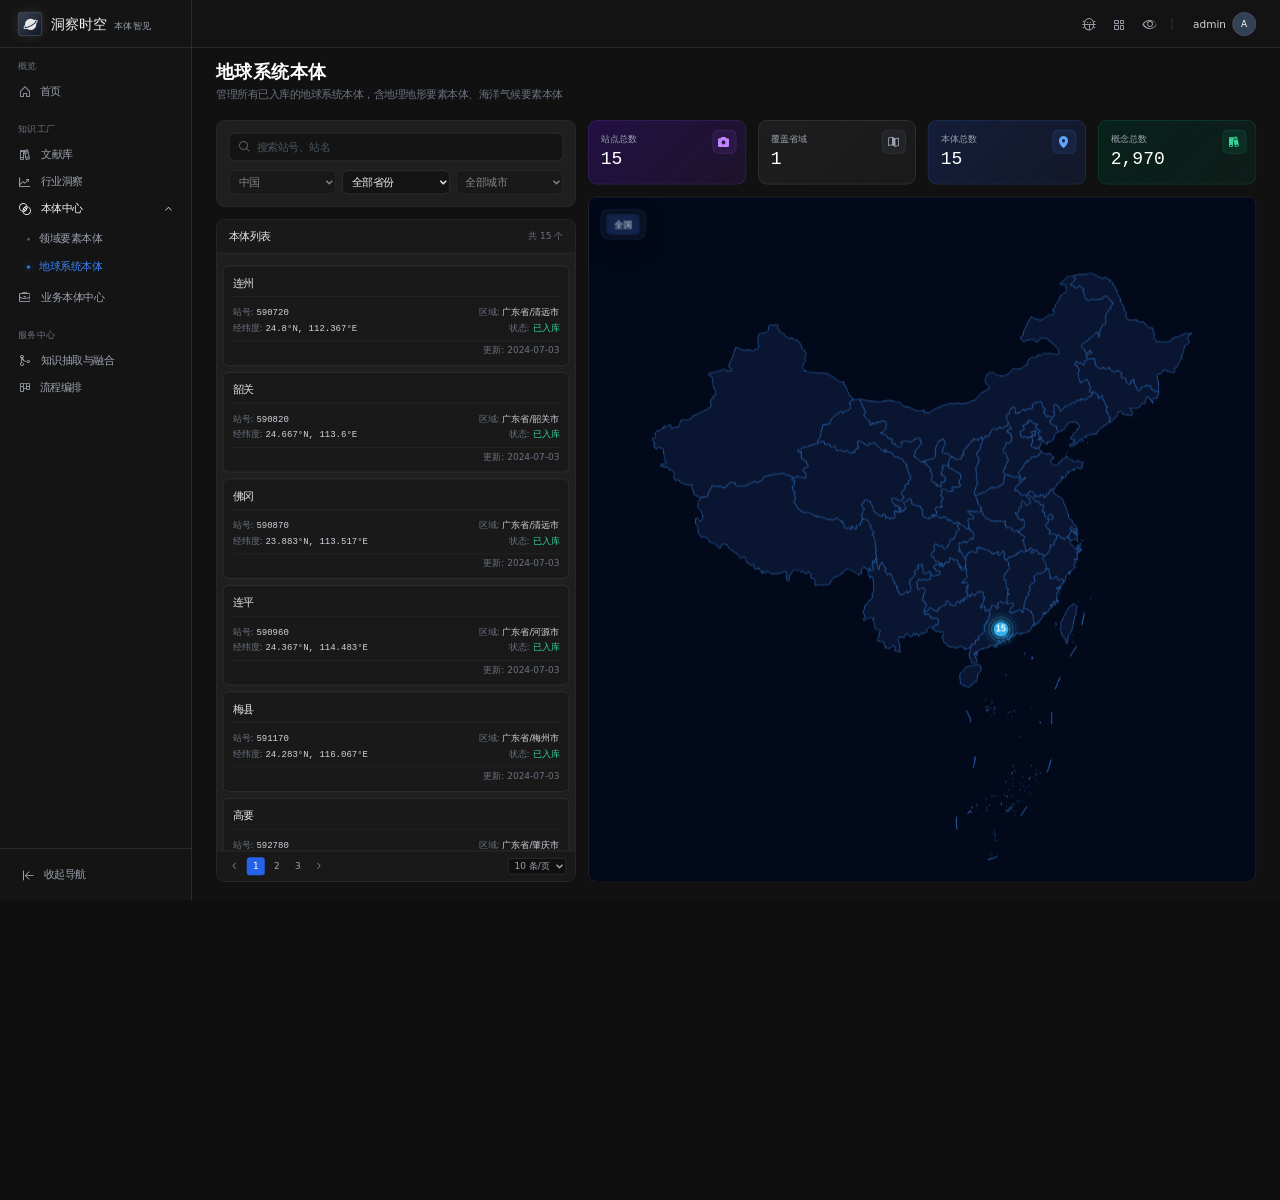
==== commit 94ec9d8e: "Update index.html" ====
--- a/index.html
+++ b/index.html
@@ -725,7 +725,7 @@
                                         <div class="space-y-4">
                                             <div class="flex justify-between items-end">
                                                 <div>
-                                                    <div class="text-[10px] text-slate-400 mb-1">地形复杂度 RIX (5km)</div>
+                                                    <div class="text-[10px] text-slate-400 mb-1">地形崎岖指数 RIX (5km)</div>
                                                     <div class="text-lg font-bold text-white">0.152</div>
                                                 </div>
                                                 <div class="w-16 h-8" id="legacy-chart-rix"></div>
@@ -905,7 +905,7 @@
                                                 <div class="w-full h-10" id="legacy-chart-multi-3"></div>
                                             </div>
                                             <div>
-                                                <div class="text-[11px] text-slate-400 mb-2">地形起伏度 RIX</div>
+                                                <div class="text-[11px] text-slate-400 mb-2">地形崎岖指数 RIX</div>
                                                 <div class="text-xl font-bold text-white mb-2">0.219</div>
                                                 <div class="w-full h-10" id="legacy-chart-multi-4"></div>
                                             </div>
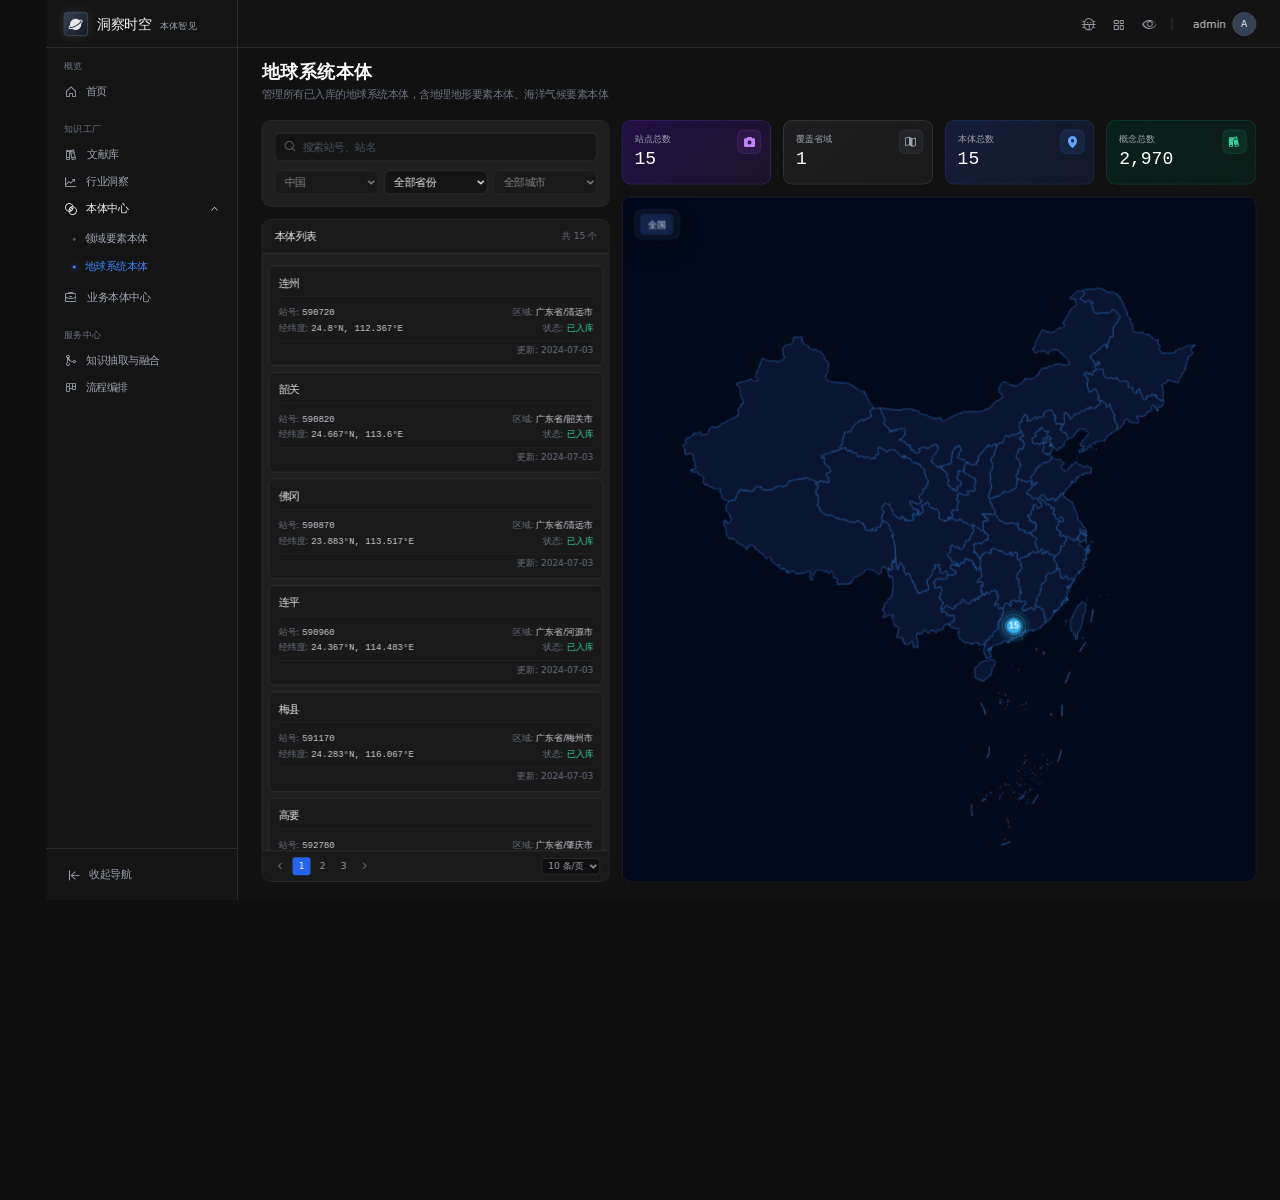
==== commit 3e1b85fb: "Update index.html" ====
--- a/index.html
+++ b/index.html
@@ -1,39 +1,39 @@
 ﻿﻿﻿﻿﻿﻿﻿﻿﻿﻿﻿﻿﻿﻿﻿﻿﻿﻿﻿﻿﻿﻿﻿﻿﻿﻿﻿﻿﻿﻿﻿﻿﻿﻿﻿﻿﻿﻿﻿﻿﻿﻿﻿﻿﻿﻿﻿﻿﻿﻿﻿﻿﻿﻿﻿﻿﻿﻿﻿﻿﻿﻿﻿﻿﻿﻿﻿﻿﻿﻿﻿﻿﻿﻿﻿﻿﻿<!DOCTYPE html>
-<html lang="zh-CN" class="dark">
-<head>
-    <meta charset="UTF-8">
+<html lang="zh-CN" class="dark">  
+<head>  
+    <meta charset="UTF-8">  
     <meta name="viewport" content="width=device-width, initial-scale=1.0">
     <title>洞察时空 本体智见 - 领域要素本体</title>
     <!-- Tailwind CSS -->
     <script src="vendor/tailwind-3.4.17.js"></script>
-    <script>
-        tailwind.config = {
-            darkMode: 'class',
-            theme: {
-                extend: {
-                    colors: {
-                        dark: {
-                            900: '#0f0f0f',
-                            800: '#141414',
-                            700: '#1e1e1e',
-                            600: '#2a2a2a',
-                            border: '#333333'
-                        },
-                        brand: {
-                            blue: '#3b82f6',
-                            green: '#10b981',
-                            purple: '#8b5cf6',
-                            orange: '#f59e0b'
+    <script>  
+        tailwind.config = {  
+            darkMode: 'class',  
+            theme: {  
+                extend: {  
+                    colors: {  
+                        dark: {  
+                            900: '#0f0f0f',  
+                            800: '#141414',  
+                            700: '#1e1e1e',  
+                            600: '#2a2a2a',  
+                            border: '#333333'  
+                        },  
+                        brand: {  
+                            blue: '#3b82f6',  
+                            green: '#10b981',  
+                            purple: '#8b5cf6',  
+                            orange: '#f59e0b'  
                         }
-                    },
-                    fontFamily: {
+                    },  
+                    fontFamily: {  
                         sans: ['Inter', 'system-ui', '-apple-system', 'BlinkMacSystemFont', 'Segoe UI', 'Roboto', 'Helvetica Neue', 'Arial', 'sans-serif'],
                         mono: ['ui-monospace', 'SFMono-Regular', 'Menlo', 'Monaco', 'Consolas', 'Liberation Mono', 'Courier New', 'monospace'],
                     }
                 }
             }
         }
-    </script>
+    </script>  
     <!-- Alpine.js -->
     <script defer src="vendor/alpine-3.15.12.min.js"></script>
     <!-- ECharts -->
@@ -1060,7 +1060,7 @@
                                         <div><span>平均高程（m）</span><strong>109.91</strong><div id="chart-multi-1"></div></div>
                                         <div><span>高程标准差（m）</span><strong>56.70</strong><div id="chart-multi-2"></div></div>
                                         <div><span>平均坡度（°）</span><strong>10.81</strong><div id="chart-multi-3"></div></div>
-                                        <div><span>地形起伏度 RIX</span><strong>0.219</strong><div id="chart-multi-4"></div></div>
+                                        <div><span>地形崎岖指数 RIX</span><strong>0.219</strong><div id="chart-multi-4"></div></div>
                                         <div><span>地形位置指数 TPI（m）</span><strong>-41.90</strong><div id="chart-multi-5"></div></div>
                                     </div>
                                     <div class="geo-profile-scale-category" x-show="activeProfileMetric === 'landcover'">
